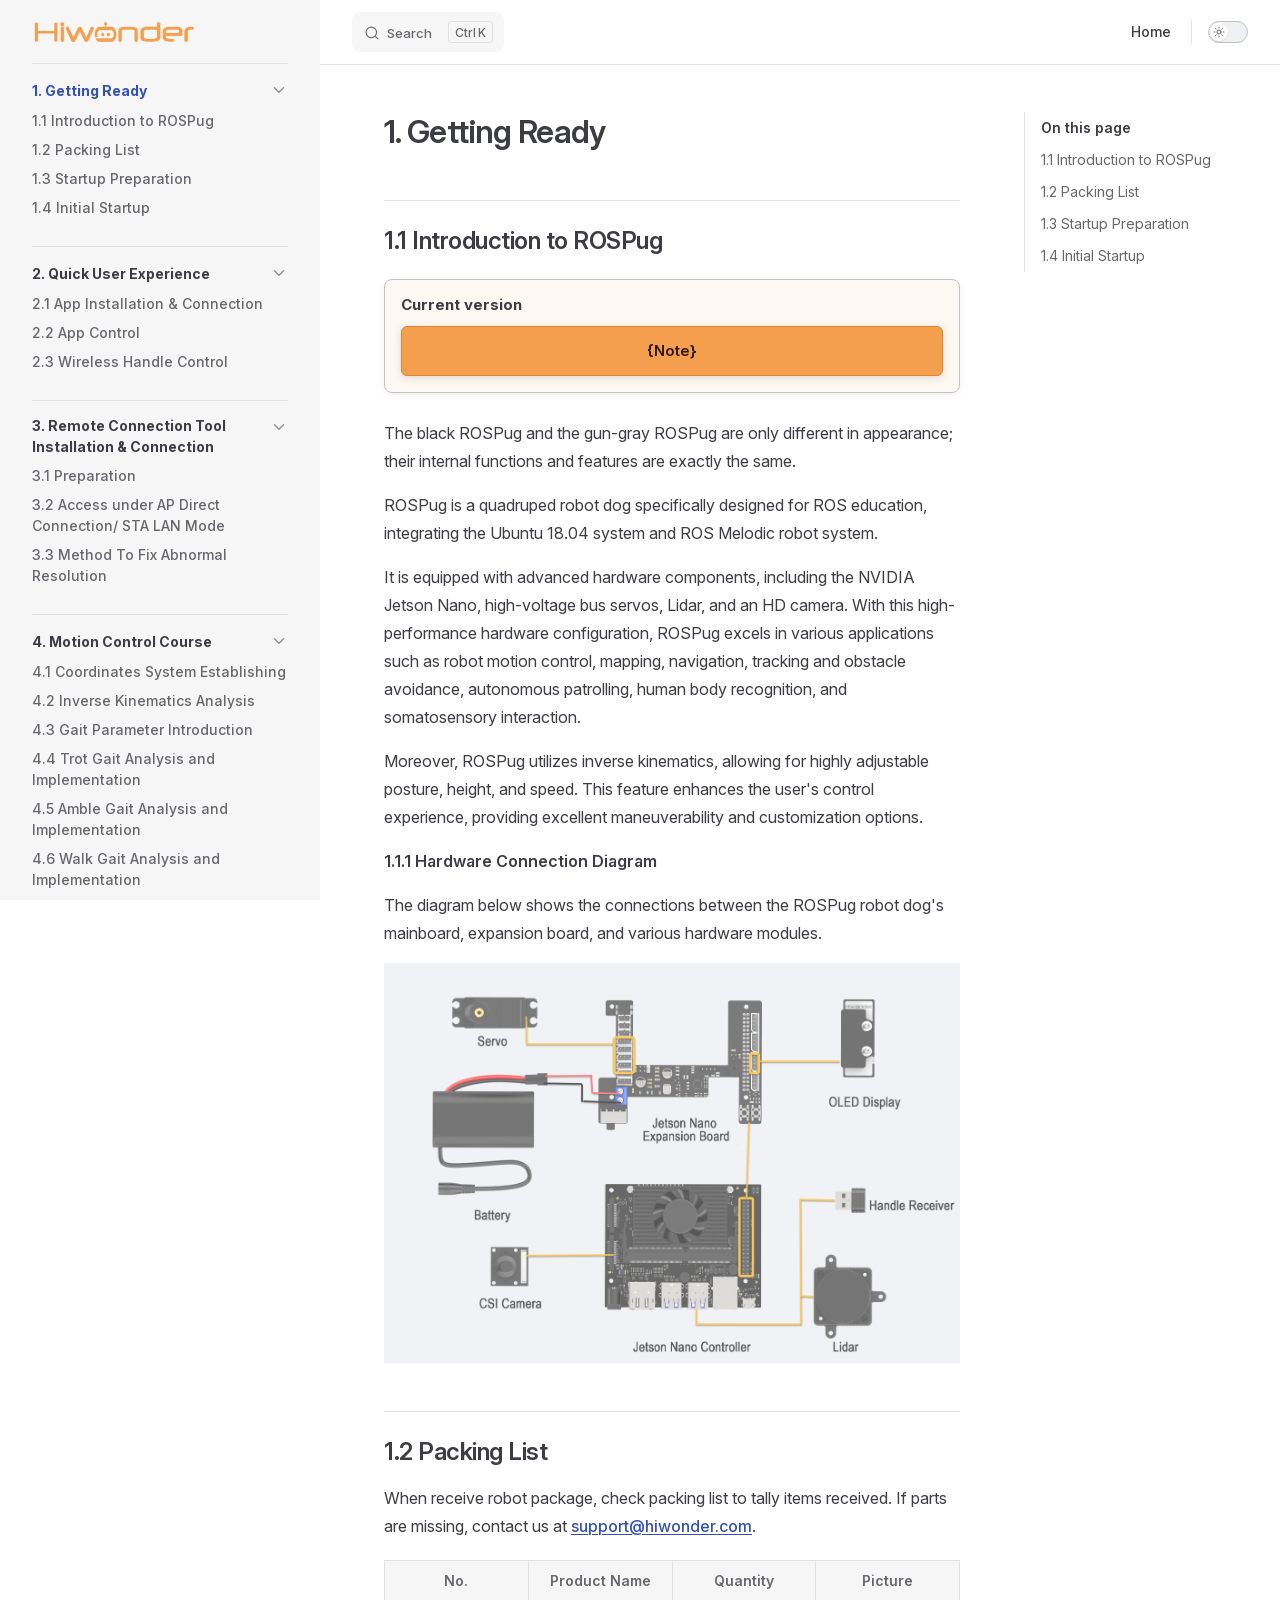
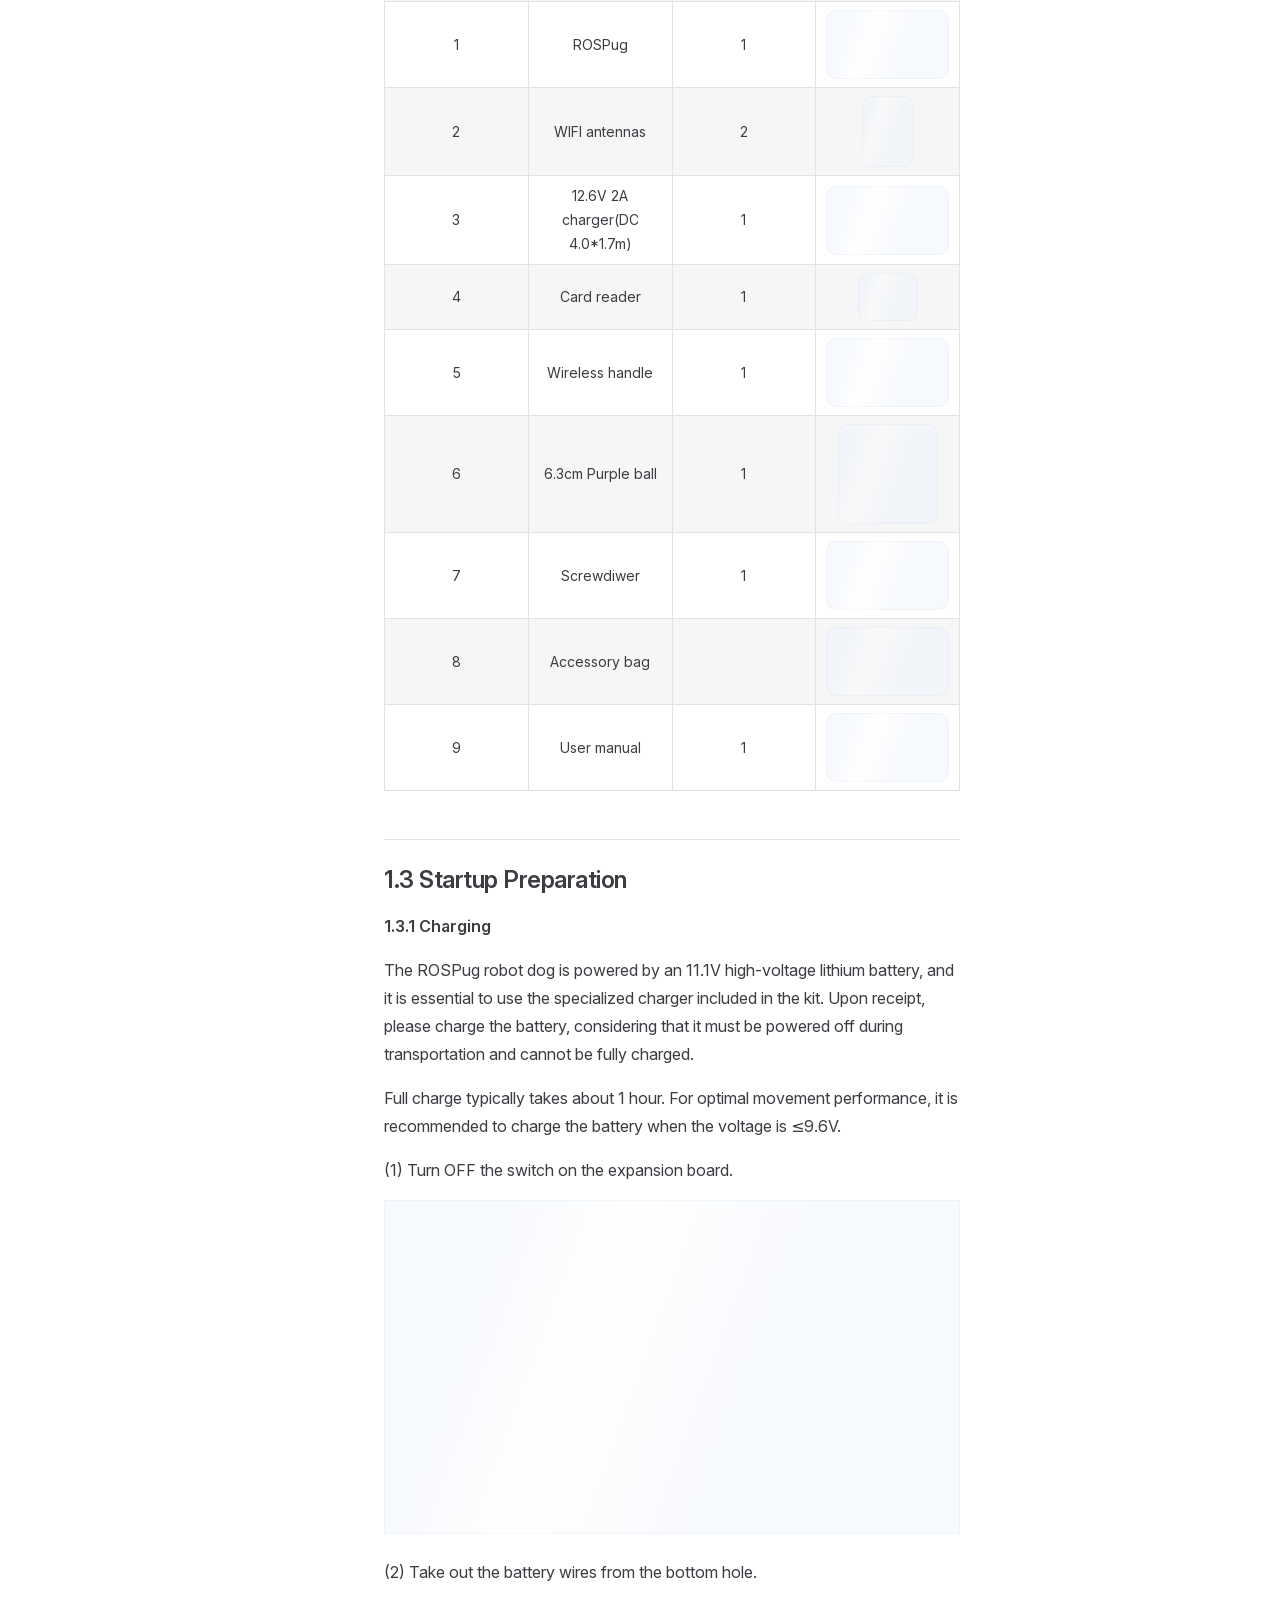
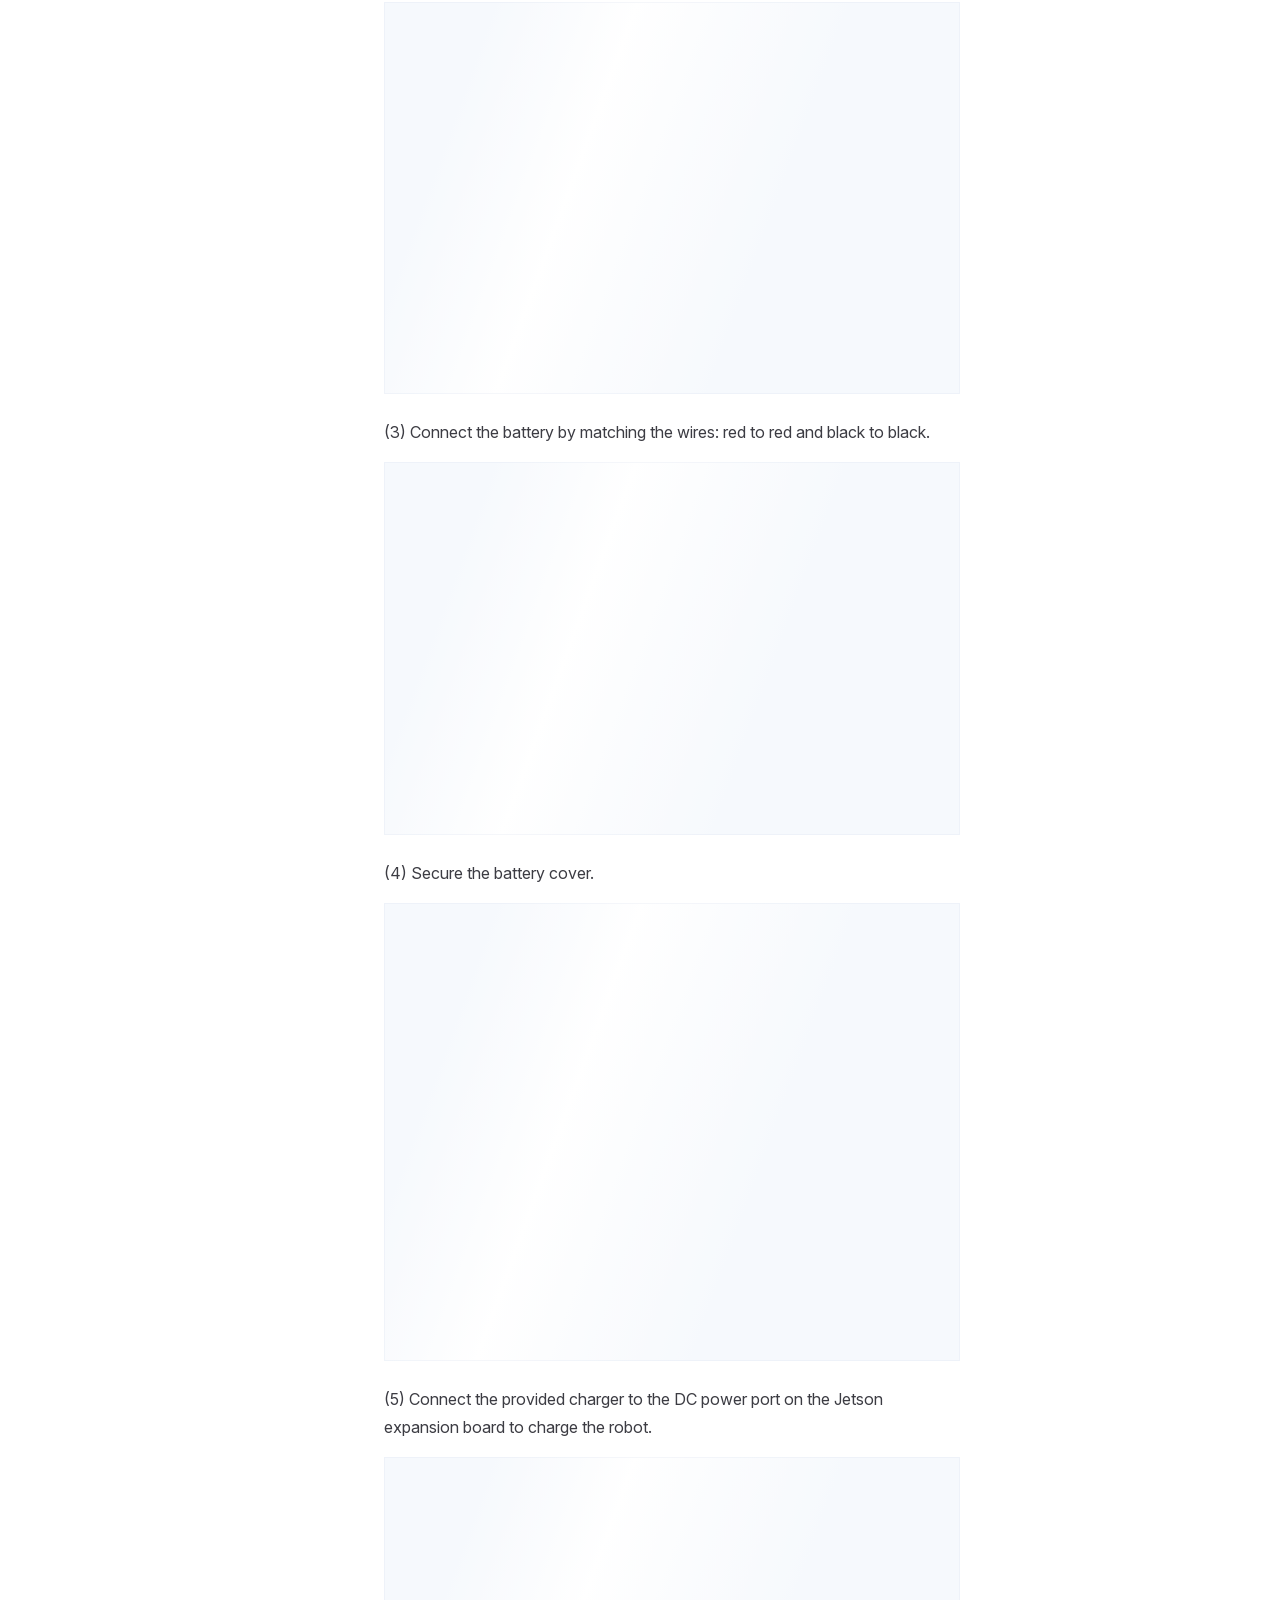
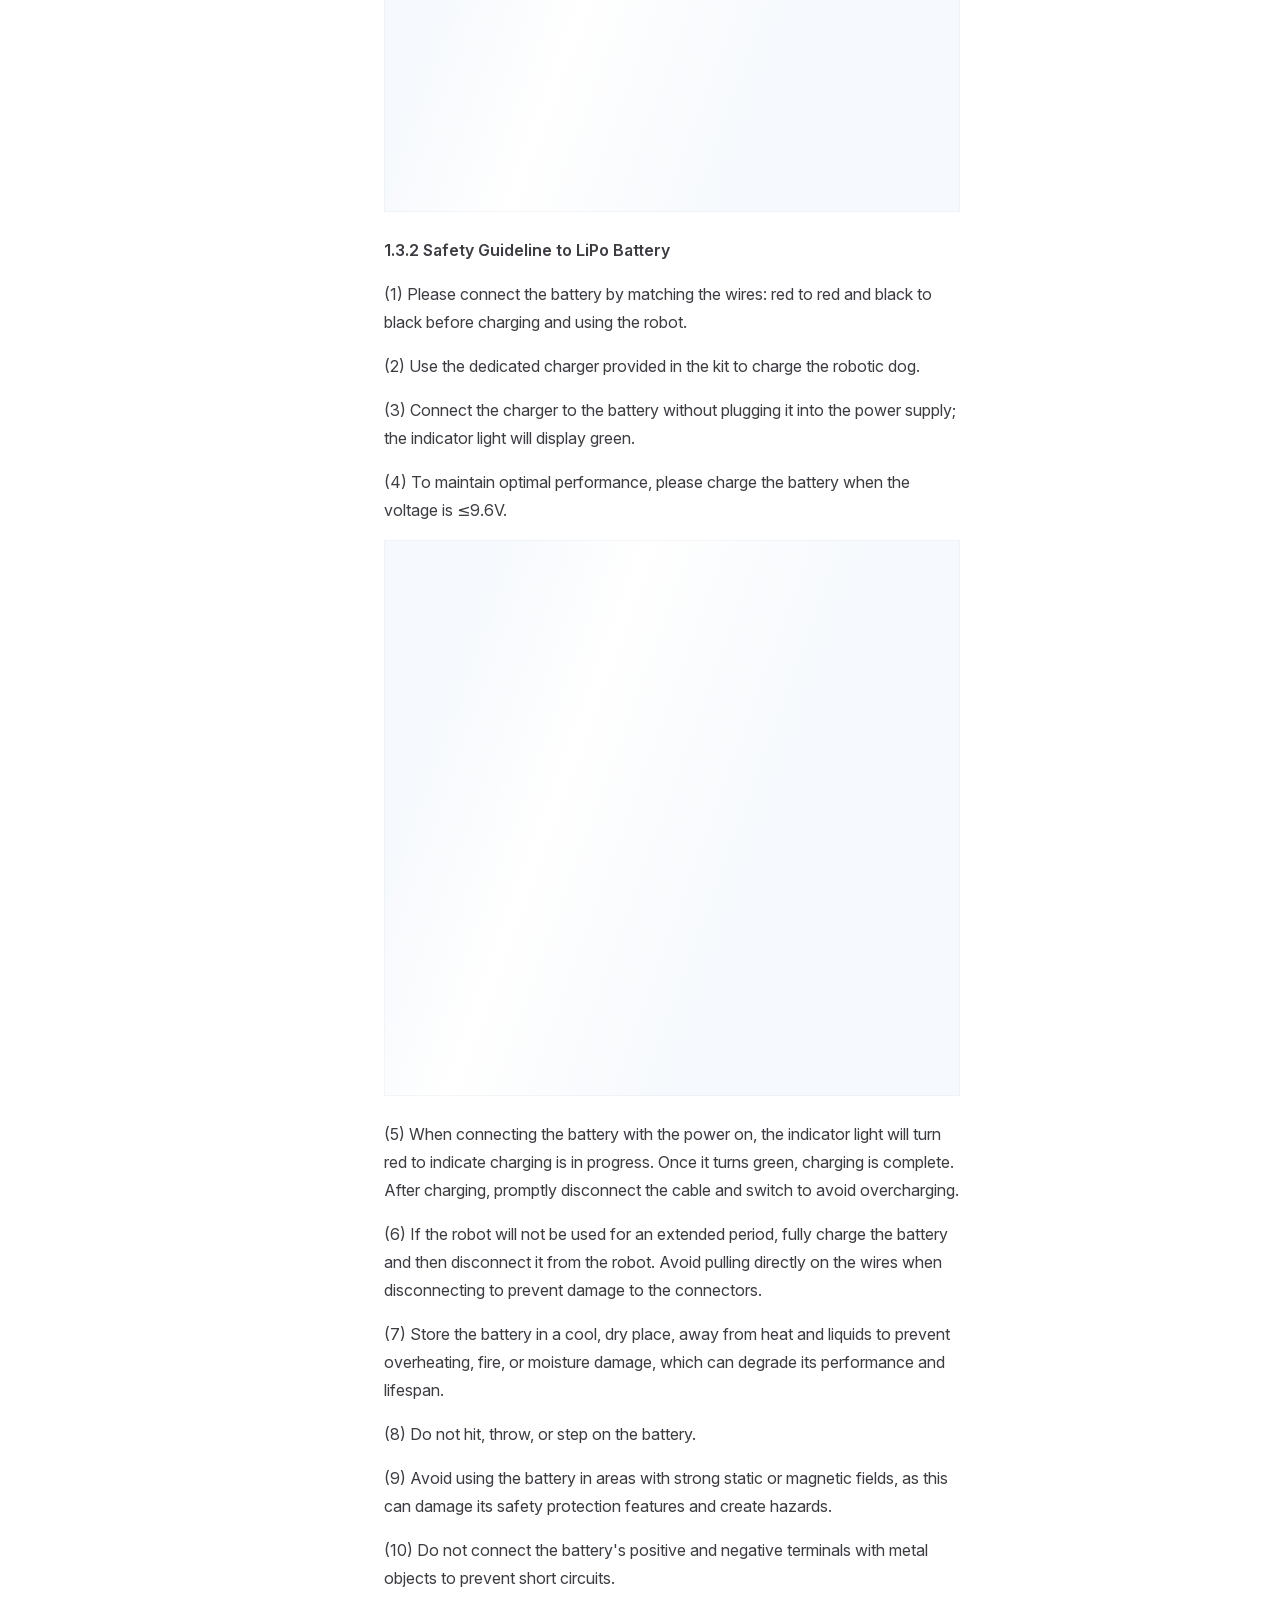
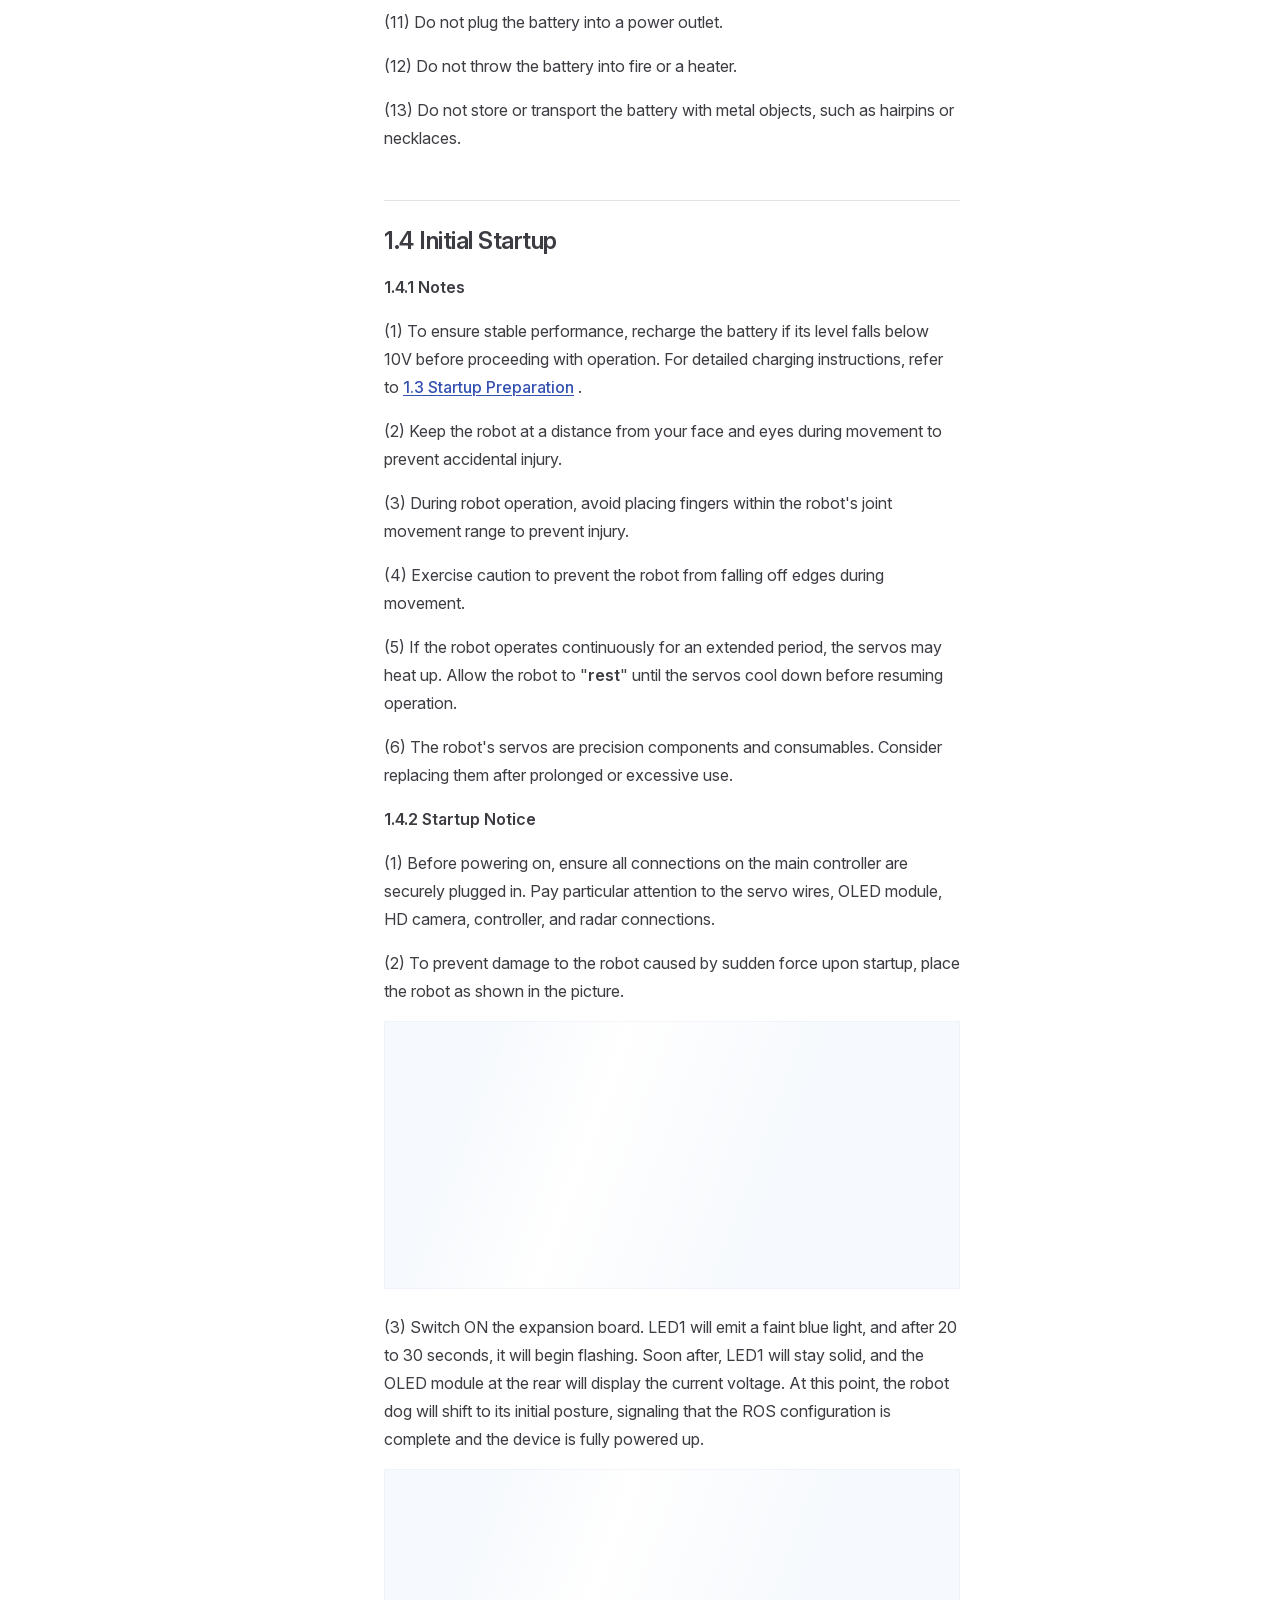
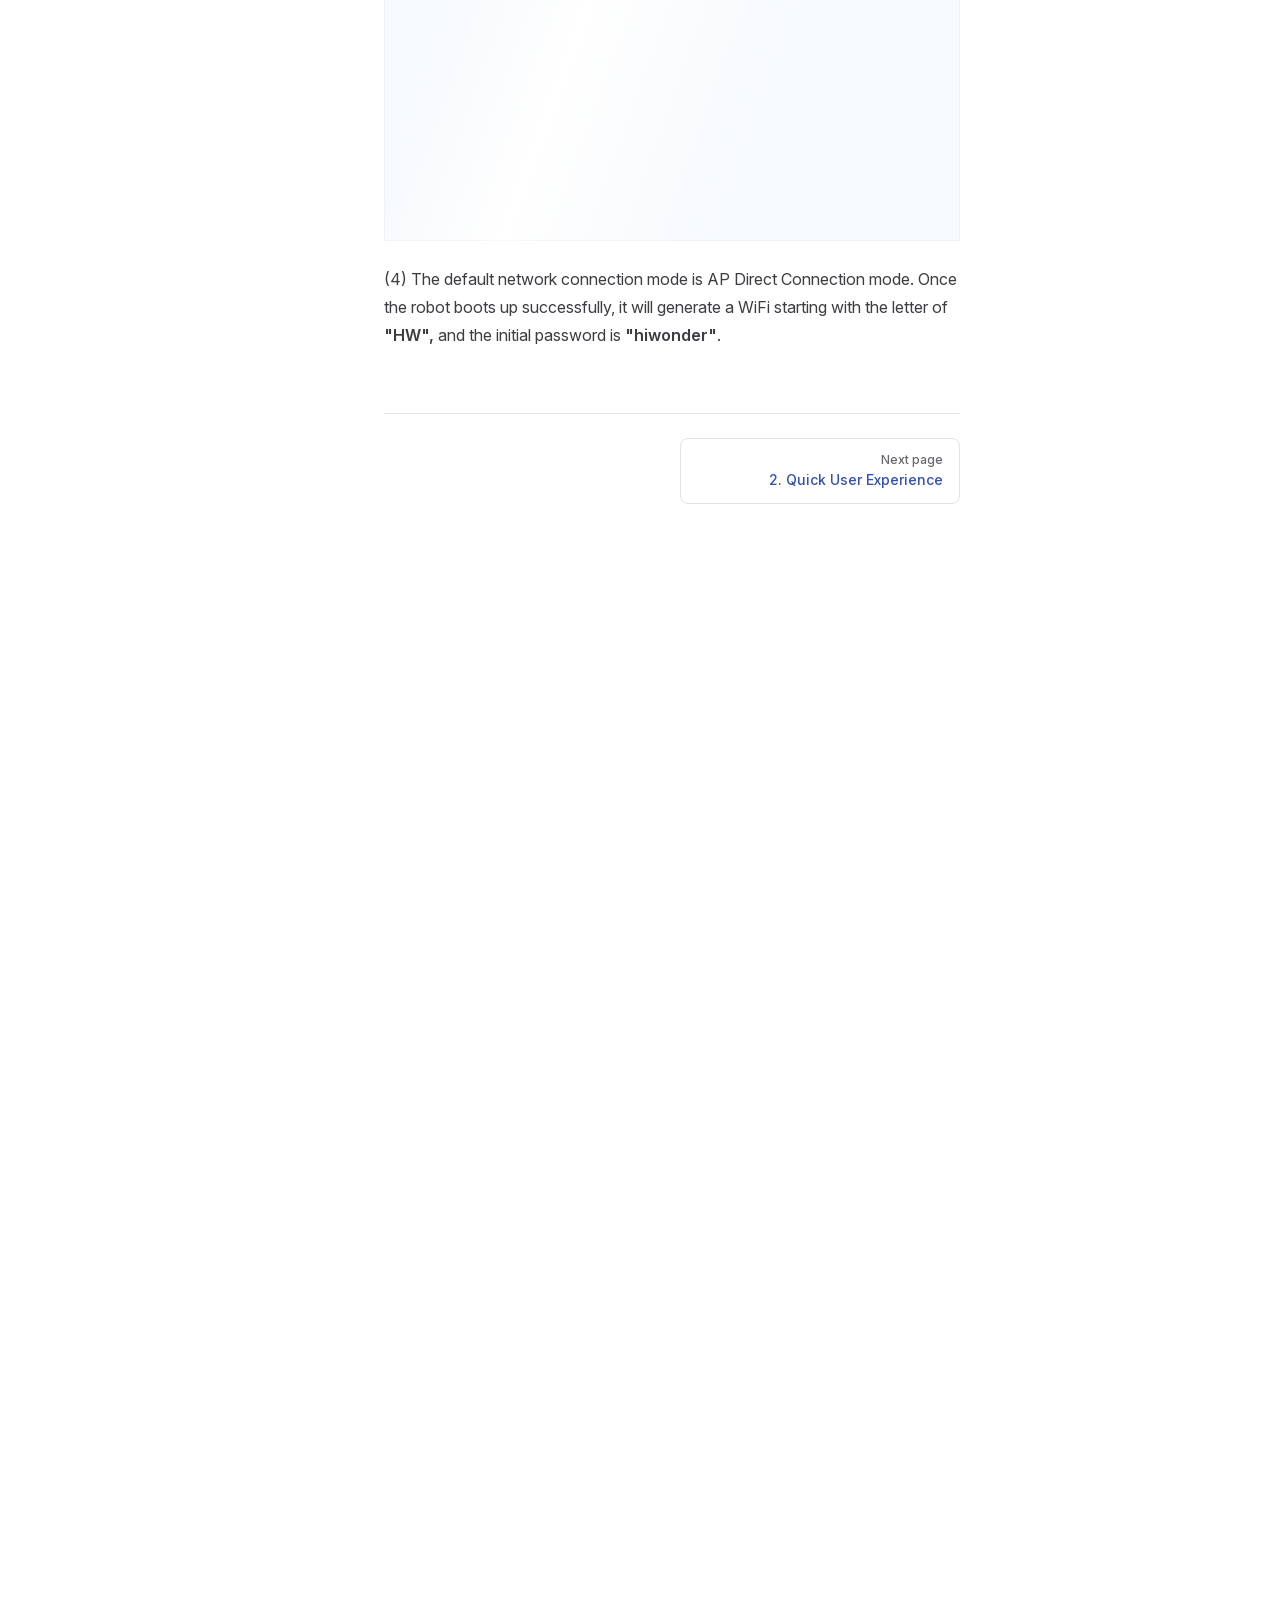
==== projects/ROSPug/en/latest/index.html @ e155941d "内容搭建" ====
<!DOCTYPE html>
<html lang="en-US" dir="ltr">
  <head>
    <meta charset="utf-8">
    <meta name="viewport" content="width=device-width,initial-scale=1">
    <title>ROSPug Documentation</title>
    <meta name="description" content="ROSPug robot documentation">
    <meta name="generator" content="VitePress v1.6.4">
    <link rel="preload stylesheet" href="/projects/ROSPug/en/latest/assets/style.uKznxI3w.css" as="style">
    <link rel="preload stylesheet" href="/projects/ROSPug/en/latest/vp-icons.css" as="style">
    
    <script type="module" src="/projects/ROSPug/en/latest/assets/app.BOBuytZs.js"></script>
    <link rel="preload" href="/projects/ROSPug/en/latest/assets/inter-roman-latin.Di8DUHzh.woff2" as="font" type="font/woff2" crossorigin="">
    <link rel="modulepreload" href="/projects/ROSPug/en/latest/assets/chunks/theme.CA6kZMb6.js">
    <link rel="modulepreload" href="/projects/ROSPug/en/latest/assets/chunks/framework.e_ysbW9u.js">
    <link rel="modulepreload" href="/projects/ROSPug/en/latest/assets/index.md.CxoIBcHb.lean.js">
    <link rel="icon" href="/projects/ROSPug/en/latest/favicon.ico">
    <script id="check-dark-mode">(()=>{const e=localStorage.getItem("vitepress-theme-appearance")||"auto",a=window.matchMedia("(prefers-color-scheme: dark)").matches;(!e||e==="auto"?a:e==="dark")&&document.documentElement.classList.add("dark")})();</script>
    <script id="check-mac-os">document.documentElement.classList.toggle("mac",/Mac|iPhone|iPod|iPad/i.test(navigator.platform));</script>
  </head>
  <body>
    <div id="app"><!--[--><div class="page-redirect" style="text-align:center;padding:100px 20px;"><p>Redirecting to content page...</p><p><a href="/projects/ROSPug/en/latest/docs/1.Getting_ready.html" target="_self">If you are not redirected automatically, click here</a></p></div><!--[--><!----><!--]--><!----><!--]--></div>
    <script>window.__VP_HASH_MAP__=JSON.parse("{\"docs_1.getting_ready.md\":\"CGCmPVr4\",\"docs_10.ros_deep_learning_course.md\":\"BB0joIFd\",\"docs_2.quick_user_exprience.md\":\"oWra3JER\",\"docs_3.remote_connection_tool_installation_connection.md\":\"BfB7zIVC\",\"docs_4.motion_control_course.md\":\"BodbBdz5\",\"docs_5.action_editing_course.md\":\"dKusFGFD\",\"docs_6.simulation_course.md\":\"YSjFviQb\",\"docs_7.ros_opencv_vision_projects.md\":\"BxwezYyE\",\"docs_8.lidar_course.md\":\"DLef6ToL\",\"docs_9.slam_mapping_autonomous_navigation_course.md\":\"DyoXziK5\",\"docs_appendix.md\":\"BO8wof5S\",\"docs_index.md\":\"eUHsrDk5\",\"index.md\":\"CxoIBcHb\"}");window.__VP_SITE_DATA__=JSON.parse("{\"lang\":\"en-US\",\"dir\":\"ltr\",\"title\":\"ROSPug Documentation\",\"description\":\"ROSPug robot documentation\",\"base\":\"/projects/ROSPug/en/latest/\",\"head\":[],\"router\":{\"prefetchLinks\":true},\"appearance\":true,\"themeConfig\":{\"siteTitle\":false,\"logo\":\"/e-logo.png\",\"outline\":[2,3],\"search\":{\"provider\":\"local\",\"options\":{\"translations\":{\"button\":{\"buttonText\":\"Search\",\"buttonAriaLabel\":\"Search\"},\"modal\":{\"searchBox\":{\"resetButtonTitle\":\"Clear search query\",\"resetButtonAriaLabel\":\"Clear search query\",\"cancelButtonText\":\"Cancel\",\"cancelButtonAriaLabel\":\"Cancel\"},\"startScreen\":{\"recentSearchTitle\":\"Recent Searches\",\"noRecentSearchText\":\"No recent searches\",\"suggestedQueryTitle\":\"Suggested Queries\"},\"noResultsScreen\":{\"noResultsText\":\"No results found for\",\"suggestedQueryText\":\"You can try searching for\",\"reportMissingResultsText\":\"Have any queries?\",\"reportMissingResultsLinkText\":\"Report here\"},\"footer\":{\"selectText\":\"to select\",\"navigateText\":\"to navigate\",\"closeText\":\"to close\"}}}}},\"nav\":[{\"text\":\"Home\",\"link\":\"https://www.hiwonder.net/\",\"target\":\"_self\"}],\"sidebar\":[{\"text\":\"1. Getting Ready\",\"link\":\"/docs/1.Getting_ready.html\",\"collapsed\":false,\"items\":[{\"text\":\"1.1 Introduction to ROSPug\",\"link\":\"/docs/1.Getting_ready.html#_1-1-introduction-to-rospug\"},{\"text\":\"1.2 Packing List\",\"link\":\"/docs/1.Getting_ready.html#_1-2-packing-list\"},{\"text\":\"1.3 Startup Preparation\",\"link\":\"/docs/1.Getting_ready.html#_1-3-startup-preparation\"},{\"text\":\"1.4 Initial Startup\",\"link\":\"/docs/1.Getting_ready.html#_1-4-initial-startup\"}]},{\"text\":\"2. Quick User Experience\",\"link\":\"/docs/2.Quick_User_Exprience.html\",\"collapsed\":false,\"items\":[{\"text\":\"2.1 App Installation & Connection\",\"link\":\"/docs/2.Quick_User_Exprience.html#_2-1-app-installation-connection\"},{\"text\":\"2.2 App Control\",\"link\":\"/docs/2.Quick_User_Exprience.html#_2-2-app-control\"},{\"text\":\"2.3 Wireless Handle Control\",\"link\":\"/docs/2.Quick_User_Exprience.html#_2-3-wireless-handle-control\"}]},{\"text\":\"3. Remote Connection Tool Installation & Connection\",\"link\":\"/docs/3.Remote_Connection_Tool_Installation_Connection.html\",\"collapsed\":false,\"items\":[{\"text\":\"3.1 Preparation\",\"link\":\"/docs/3.Remote_Connection_Tool_Installation_Connection.html#_3-1-preparation\"},{\"text\":\"3.2 Access under AP Direct Connection/ STA LAN Mode\",\"link\":\"/docs/3.Remote_Connection_Tool_Installation_Connection.html#_3-2-access-under-ap-direct-connection-sta-lan-mode\"},{\"text\":\"3.3 Method To Fix Abnormal Resolution\",\"link\":\"/docs/3.Remote_Connection_Tool_Installation_Connection.html#_3-3-method-to-fix-abnormal-resolution\"}]},{\"text\":\"4. Motion Control Course\",\"link\":\"/docs/4.Motion_Control_Course.html\",\"collapsed\":false,\"items\":[{\"text\":\"4.1 Coordinates System Establishing\",\"link\":\"/docs/4.Motion_Control_Course.html#_4-1-coordinates-system-establishing\"},{\"text\":\"4.2 Inverse Kinematics Analysis\",\"link\":\"/docs/4.Motion_Control_Course.html#_4-2-inverse-kinematics-analysis\"},{\"text\":\"4.3 Gait Parameter Introduction\",\"link\":\"/docs/4.Motion_Control_Course.html#_4-3-gait-parameter-introduction\"},{\"text\":\"4.4 Trot Gait Analysis and Implementation\",\"link\":\"/docs/4.Motion_Control_Course.html#_4-4-trot-gait-analysis-and-implementation\"},{\"text\":\"4.5 Amble Gait Analysis and Implementation\",\"link\":\"/docs/4.Motion_Control_Course.html#_4-5-amble-gait-analysis-and-implementation\"},{\"text\":\"4.6 Walk Gait Analysis and Implementation\",\"link\":\"/docs/4.Motion_Control_Course.html#_4-6-walk-gait-analysis-and-implementation\"},{\"text\":\"4.7 Stepping in Place under Trot Gait\",\"link\":\"/docs/4.Motion_Control_Course.html#_4-7-stepping-in-place-under-trot-gait\"},{\"text\":\"4.8 Turning under Trot Gait\",\"link\":\"/docs/4.Motion_Control_Course.html#_4-8-turning-under-trot-gait\"},{\"text\":\"4.9 Explanation of Pose (Static) Parameters\",\"link\":\"/docs/4.Motion_Control_Course.html#_4-9-explanation-of-pose-static-parameters\"},{\"text\":\"4.10 Robot Horizontal Movement\",\"link\":\"/docs/4.Motion_Control_Course.html#_4-10-robot-horizontal-movement\"},{\"text\":\"4.11 Omnidirectional Movement\",\"link\":\"/docs/4.Motion_Control_Course.html#_4-11-omnidirectional-movement\"},{\"text\":\"4.12 Speed Adjustment\",\"link\":\"/docs/4.Motion_Control_Course.html#_4-12-speed-adjustment\"},{\"text\":\"4.13 Height Adjustment\",\"link\":\"/docs/4.Motion_Control_Course.html#_4-13-height-adjustment\"},{\"text\":\"4.14 Center of Gravity Adjustment\",\"link\":\"/docs/4.Motion_Control_Course.html#_4-14-center-of-gravity-adjustment\"},{\"text\":\"4.15 Twisting\",\"link\":\"/docs/4.Motion_Control_Course.html#_4-15-twisting\"},{\"text\":\"4.16 IMU Calibration\",\"link\":\"/docs/4.Motion_Control_Course.html#_4-16-imu-calibration\"},{\"text\":\"4.17 ROS Robot Pose Detection\",\"link\":\"/docs/4.Motion_Control_Course.html#_4-17-ros-robot-pose-detection\"},{\"text\":\"4.18 ROS Robot Pose Self-Balancing\",\"link\":\"/docs/4.Motion_Control_Course.html#_4-18-ros-robot-pose-self-balancing\"},{\"text\":\"4.19 Wireless Handle Control\",\"link\":\"/docs/4.Motion_Control_Course.html#_4-19-wireless-handle-control\"}]},{\"text\":\"5. Action Editing Course\",\"link\":\"/docs/5.Action_Editing_Course.html\",\"collapsed\":false,\"items\":[{\"text\":\"5.1 Introduction to PC Software\",\"link\":\"/docs/5.Action_Editing_Course.html#_5-1-introduction-to-pc-software\"},{\"text\":\"5.2 Action Editing\",\"link\":\"/docs/5.Action_Editing_Course.html#_5-2-action-editing\"},{\"text\":\"5.3 Import And Export Action\",\"link\":\"/docs/5.Action_Editing_Course.html#_5-3-import-and-export-action\"},{\"text\":\"5.4 APP Custom Control\",\"link\":\"/docs/5.Action_Editing_Course.html#_5-4-app-custom-control\"}]},{\"text\":\"6. Simulation Course\",\"link\":\"/docs/6.Simulation_Course.html\",\"collapsed\":false,\"items\":[{\"text\":\"6.1 URDF Model Introduction\",\"link\":\"/docs/6.Simulation_Course.html#_6-1-urdf-model-introduction\"},{\"text\":\"6.2 ROSPug URDF Model Introduction\",\"link\":\"/docs/6.Simulation_Course.html#_6-2-rospug-urdf-model-introduction\"},{\"text\":\"6.3 Gazebo Introduction\",\"link\":\"/docs/6.Simulation_Course.html#_6-3-gazebo-introduction\"},{\"text\":\"6.4 Gazebo Simulation & Motion Planning\",\"link\":\"/docs/6.Simulation_Course.html#_6-4-gazebo-simulation-motion-planning\"}]},{\"text\":\"7. ROS+OpenCV Vision Projects\",\"link\":\"/docs/7.ROS+OpenCV_Vision_Projects.html\",\"collapsed\":false,\"items\":[{\"text\":\"7.1 Color Threshold Adjustment\",\"link\":\"/docs/7.ROS+OpenCV_Vision_Projects.html#_7-1-color-threshold-adjustment\"},{\"text\":\"7.2 Color Recognition\",\"link\":\"/docs/7.ROS+OpenCV_Vision_Projects.html#_7-2-color-recognition\"},{\"text\":\"7.3 Color Localization & Tracking\",\"link\":\"/docs/7.ROS+OpenCV_Vision_Projects.html#_7-3-color-localization-tracking\"},{\"text\":\"7.4 KCF Target Tracking\",\"link\":\"/docs/7.ROS+OpenCV_Vision_Projects.html#_7-4-kcf-target-tracking\"},{\"text\":\"7.5 Autonomous Line Following\",\"link\":\"/docs/7.ROS+OpenCV_Vision_Projects.html#_7-5-autonomous-line-following\"},{\"text\":\"7.6 Autonomous Ball Shooting\",\"link\":\"/docs/7.ROS+OpenCV_Vision_Projects.html#_7-6-autonomous-ball-shooting\"}]},{\"text\":\"8. Lidar Course\",\"link\":\"/docs/8.Lidar_Course.html\",\"collapsed\":false,\"items\":[{\"text\":\"8.1 Lidar Introduction\",\"link\":\"/docs/8.Lidar_Course.html#_8-1-lidar-introduction\"},{\"text\":\"8.2 Lidar Ranging Principle\",\"link\":\"/docs/8.Lidar_Course.html#_8-2-lidar-ranging-principle\"},{\"text\":\"8.3 Lidar Obstacle Avoidance\",\"link\":\"/docs/8.Lidar_Course.html#_8-3-lidar-obstacle-avoidance\"},{\"text\":\"8.4 Lidar Following\",\"link\":\"/docs/8.Lidar_Course.html#_8-4-lidar-following\"},{\"text\":\"8.5 Lidar Guarding\",\"link\":\"/docs/8.Lidar_Course.html#_8-5-lidar-guarding\"},{\"text\":\"8.6 Introduction to Odometry and Implementing Odometry with Lidar\",\"link\":\"/docs/8.Lidar_Course.html#_8-6-introduction-to-odometry-and-implementing-odometry-with-lidar\"}]},{\"text\":\"9. SLAM Mapping & Autonomous Navigation Course\",\"link\":\"/docs/9.SLAM_Mapping&Autonomous_Navigation_Course.html\",\"collapsed\":false,\"items\":[{\"text\":\"9.1 SLAM Mapping Working Principle\",\"link\":\"/docs/9.SLAM_Mapping&Autonomous_Navigation_Course.html#_9-1-slam-mapping-working-principle\"},{\"text\":\"9.2 Gmapping Mapping\",\"link\":\"/docs/9.SLAM_Mapping&Autonomous_Navigation_Course.html#_9-2-gmapping-mapping\"},{\"text\":\"9.3 AMCL Adaptive Monte Carlo Positioning\",\"link\":\"/docs/9.SLAM_Mapping&Autonomous_Navigation_Course.html#_9-3-amcl-adaptive-monte-carlo-positioning\"},{\"text\":\"9.4 ROS Robot Autonomous Navigation\",\"link\":\"/docs/9.SLAM_Mapping&Autonomous_Navigation_Course.html#_9-4-ros-robot-autonomous-navigation\"},{\"text\":\"9.5 TEB & DWA Path Planning\",\"link\":\"/docs/9.SLAM_Mapping&Autonomous_Navigation_Course.html#_9-5-teb-dwa-path-planning\"},{\"text\":\"9.6 Lidar Multi-Point Navigation & Obstacle Avoidance\",\"link\":\"/docs/9.SLAM_Mapping&Autonomous_Navigation_Course.html#_9-6-lidar-multi-point-navigation-obstacle-avoidance\"},{\"text\":\"9.7 App Mapping & Navigation\",\"link\":\"/docs/9.SLAM_Mapping&Autonomous_Navigation_Course.html#_9-7-app-mapping-navigation\"}]},{\"text\":\"10. ROS + Deep Learning Course\",\"link\":\"/docs/10.ROS+Deep_Learning_Course.html\",\"collapsed\":false,\"items\":[{\"text\":\"10.1 Introduction to Machine Learning\",\"link\":\"/docs/10.ROS+Deep_Learning_Course.html#_10-1-introduction-to-machine-learning\"},{\"text\":\"10.2 MediaPipe Recognition & Detection\",\"link\":\"/docs/10.ROS+Deep_Learning_Course.html#_10-2-mediapipe-recognition-detection\"},{\"text\":\"10.3 Fingertip & Pose Control\",\"link\":\"/docs/10.ROS+Deep_Learning_Course.html#_10-3-fingertip-pose-control\"},{\"text\":\"10.4 Introduction to Yolov5 Model Structure and Working Procedure\",\"link\":\"/docs/10.ROS+Deep_Learning_Course.html#_10-4-introduction-to-yolov5-model-structure-and-working-procedure\"},{\"text\":\"10.5 Yolov5 Model Training\",\"link\":\"/docs/10.ROS+Deep_Learning_Course.html#_10-5-yolov5-model-training\"},{\"text\":\"10.6 GPU and TensorRT Acceleration\",\"link\":\"/docs/10.ROS+Deep_Learning_Course.html#_10-6-gpu-and-tensorrt-acceleration\"},{\"text\":\"10.7 Target Detection Using TensorRT\",\"link\":\"/docs/10.ROS+Deep_Learning_Course.html#_10-7-target-detection-using-tensorrt\"}]},{\"text\":\"Appendix\",\"link\":\"/docs/Appendix.html\",\"collapsed\":false,\"items\":[]}]},\"locales\":{},\"scrollOffset\":134,\"cleanUrls\":false}");</script>
    
  </body>
</html>
---- projects/ROSPug/en/latest/assets/style.uKznxI3w.css ----
@font-face{font-family:Inter;font-style:normal;font-weight:100 900;font-display:swap;src:url(/projects/ROSPug/en/latest/assets/inter-roman-cyrillic-ext.BBPuwvHQ.woff2) format("woff2");unicode-range:U+0460-052F,U+1C80-1C88,U+20B4,U+2DE0-2DFF,U+A640-A69F,U+FE2E-FE2F}@font-face{font-family:Inter;font-style:normal;font-weight:100 900;font-display:swap;src:url(/projects/ROSPug/en/latest/assets/inter-roman-cyrillic.C5lxZ8CY.woff2) format("woff2");unicode-range:U+0301,U+0400-045F,U+0490-0491,U+04B0-04B1,U+2116}@font-face{font-family:Inter;font-style:normal;font-weight:100 900;font-display:swap;src:url(/projects/ROSPug/en/latest/assets/inter-roman-greek-ext.CqjqNYQ-.woff2) format("woff2");unicode-range:U+1F00-1FFF}@font-face{font-family:Inter;font-style:normal;font-weight:100 900;font-display:swap;src:url(/projects/ROSPug/en/latest/assets/inter-roman-greek.BBVDIX6e.woff2) format("woff2");unicode-range:U+0370-0377,U+037A-037F,U+0384-038A,U+038C,U+038E-03A1,U+03A3-03FF}@font-face{font-family:Inter;font-style:normal;font-weight:100 900;font-display:swap;src:url(/projects/ROSPug/en/latest/assets/inter-roman-vietnamese.BjW4sHH5.woff2) format("woff2");unicode-range:U+0102-0103,U+0110-0111,U+0128-0129,U+0168-0169,U+01A0-01A1,U+01AF-01B0,U+0300-0301,U+0303-0304,U+0308-0309,U+0323,U+0329,U+1EA0-1EF9,U+20AB}@font-face{font-family:Inter;font-style:normal;font-weight:100 900;font-display:swap;src:url(/projects/ROSPug/en/latest/assets/inter-roman-latin-ext.4ZJIpNVo.woff2) format("woff2");unicode-range:U+0100-02AF,U+0304,U+0308,U+0329,U+1E00-1E9F,U+1EF2-1EFF,U+2020,U+20A0-20AB,U+20AD-20C0,U+2113,U+2C60-2C7F,U+A720-A7FF}@font-face{font-family:Inter;font-style:normal;font-weight:100 900;font-display:swap;src:url(/projects/ROSPug/en/latest/assets/inter-roman-latin.Di8DUHzh.woff2) format("woff2");unicode-range:U+0000-00FF,U+0131,U+0152-0153,U+02BB-02BC,U+02C6,U+02DA,U+02DC,U+0304,U+0308,U+0329,U+2000-206F,U+2074,U+20AC,U+2122,U+2191,U+2193,U+2212,U+2215,U+FEFF,U+FFFD}@font-face{font-family:Inter;font-style:italic;font-weight:100 900;font-display:swap;src:url(/projects/ROSPug/en/latest/assets/inter-italic-cyrillic-ext.r48I6akx.woff2) format("woff2");unicode-range:U+0460-052F,U+1C80-1C88,U+20B4,U+2DE0-2DFF,U+A640-A69F,U+FE2E-FE2F}@font-face{font-family:Inter;font-style:italic;font-weight:100 900;font-display:swap;src:url(/projects/ROSPug/en/latest/assets/inter-italic-cyrillic.By2_1cv3.woff2) format("woff2");unicode-range:U+0301,U+0400-045F,U+0490-0491,U+04B0-04B1,U+2116}@font-face{font-family:Inter;font-style:italic;font-weight:100 900;font-display:swap;src:url(/projects/ROSPug/en/latest/assets/inter-italic-greek-ext.1u6EdAuj.woff2) format("woff2");unicode-range:U+1F00-1FFF}@font-face{font-family:Inter;font-style:italic;font-weight:100 900;font-display:swap;src:url(/projects/ROSPug/en/latest/assets/inter-italic-greek.DJ8dCoTZ.woff2) format("woff2");unicode-range:U+0370-0377,U+037A-037F,U+0384-038A,U+038C,U+038E-03A1,U+03A3-03FF}@font-face{font-family:Inter;font-style:italic;font-weight:100 900;font-display:swap;src:url(/projects/ROSPug/en/latest/assets/inter-italic-vietnamese.BSbpV94h.woff2) format("woff2");unicode-range:U+0102-0103,U+0110-0111,U+0128-0129,U+0168-0169,U+01A0-01A1,U+01AF-01B0,U+0300-0301,U+0303-0304,U+0308-0309,U+0323,U+0329,U+1EA0-1EF9,U+20AB}@font-face{font-family:Inter;font-style:italic;font-weight:100 900;font-display:swap;src:url(/projects/ROSPug/en/latest/assets/inter-italic-latin-ext.CN1xVJS-.woff2) format("woff2");unicode-range:U+0100-02AF,U+0304,U+0308,U+0329,U+1E00-1E9F,U+1EF2-1EFF,U+2020,U+20A0-20AB,U+20AD-20C0,U+2113,U+2C60-2C7F,U+A720-A7FF}@font-face{font-family:Inter;font-style:italic;font-weight:100 900;font-display:swap;src:url(/projects/ROSPug/en/latest/assets/inter-italic-latin.C2AdPX0b.woff2) format("woff2");unicode-range:U+0000-00FF,U+0131,U+0152-0153,U+02BB-02BC,U+02C6,U+02DA,U+02DC,U+0304,U+0308,U+0329,U+2000-206F,U+2074,U+20AC,U+2122,U+2191,U+2193,U+2212,U+2215,U+FEFF,U+FFFD}@font-face{font-family:Punctuation SC;font-weight:400;src:local("PingFang SC Regular"),local("Noto Sans CJK SC"),local("Microsoft YaHei");unicode-range:U+201C,U+201D,U+2018,U+2019,U+2E3A,U+2014,U+2013,U+2026,U+00B7,U+007E,U+002F}@font-face{font-family:Punctuation SC;font-weight:500;src:local("PingFang SC Medium"),local("Noto Sans CJK SC"),local("Microsoft YaHei");unicode-range:U+201C,U+201D,U+2018,U+2019,U+2E3A,U+2014,U+2013,U+2026,U+00B7,U+007E,U+002F}@font-face{font-family:Punctuation SC;font-weight:600;src:local("PingFang SC Semibold"),local("Noto Sans CJK SC Bold"),local("Microsoft YaHei Bold");unicode-range:U+201C,U+201D,U+2018,U+2019,U+2E3A,U+2014,U+2013,U+2026,U+00B7,U+007E,U+002F}@font-face{font-family:Punctuation SC;font-weight:700;src:local("PingFang SC Semibold"),local("Noto Sans CJK SC Bold"),local("Microsoft YaHei Bold");unicode-range:U+201C,U+201D,U+2018,U+2019,U+2E3A,U+2014,U+2013,U+2026,U+00B7,U+007E,U+002F}:root{--vp-c-white: #ffffff;--vp-c-black: #000000;--vp-c-neutral: var(--vp-c-black);--vp-c-neutral-inverse: var(--vp-c-white)}.dark{--vp-c-neutral: var(--vp-c-white);--vp-c-neutral-inverse: var(--vp-c-black)}:root{--vp-c-gray-1: #dddde3;--vp-c-gray-2: #e4e4e9;--vp-c-gray-3: #ebebef;--vp-c-gray-soft: rgba(142, 150, 170, .14);--vp-c-indigo-1: #3451b2;--vp-c-indigo-2: #3a5ccc;--vp-c-indigo-3: #5672cd;--vp-c-indigo-soft: rgba(100, 108, 255, .14);--vp-c-purple-1: #6f42c1;--vp-c-purple-2: #7e4cc9;--vp-c-purple-3: #8e5cd9;--vp-c-purple-soft: rgba(159, 122, 234, .14);--vp-c-green-1: #18794e;--vp-c-green-2: #299764;--vp-c-green-3: #30a46c;--vp-c-green-soft: rgba(16, 185, 129, .14);--vp-c-yellow-1: #915930;--vp-c-yellow-2: #946300;--vp-c-yellow-3: #9f6a00;--vp-c-yellow-soft: rgba(234, 179, 8, .14);--vp-c-red-1: #b8272c;--vp-c-red-2: #d5393e;--vp-c-red-3: #e0575b;--vp-c-red-soft: rgba(244, 63, 94, .14);--vp-c-sponsor: #db2777}.dark{--vp-c-gray-1: #515c67;--vp-c-gray-2: #414853;--vp-c-gray-3: #32363f;--vp-c-gray-soft: rgba(101, 117, 133, .16);--vp-c-indigo-1: #a8b1ff;--vp-c-indigo-2: #5c73e7;--vp-c-indigo-3: #3e63dd;--vp-c-indigo-soft: rgba(100, 108, 255, .16);--vp-c-purple-1: #c8abfa;--vp-c-purple-2: #a879e6;--vp-c-purple-3: #8e5cd9;--vp-c-purple-soft: rgba(159, 122, 234, .16);--vp-c-green-1: #3dd68c;--vp-c-green-2: #30a46c;--vp-c-green-3: #298459;--vp-c-green-soft: rgba(16, 185, 129, .16);--vp-c-yellow-1: #f9b44e;--vp-c-yellow-2: #da8b17;--vp-c-yellow-3: #a46a0a;--vp-c-yellow-soft: rgba(234, 179, 8, .16);--vp-c-red-1: #f66f81;--vp-c-red-2: #f14158;--vp-c-red-3: #b62a3c;--vp-c-red-soft: rgba(244, 63, 94, .16)}:root{--vp-c-bg: #ffffff;--vp-c-bg-alt: #f6f6f7;--vp-c-bg-elv: #ffffff;--vp-c-bg-soft: #f6f6f7}.dark{--vp-c-bg: #1b1b1f;--vp-c-bg-alt: #161618;--vp-c-bg-elv: #202127;--vp-c-bg-soft: #202127}:root{--vp-c-border: #c2c2c4;--vp-c-divider: #e2e2e3;--vp-c-gutter: #e2e2e3}.dark{--vp-c-border: #3c3f44;--vp-c-divider: #2e2e32;--vp-c-gutter: #000000}:root{--vp-c-text-1: #3c3c43;--vp-c-text-2: #67676c;--vp-c-text-3: #929295}.dark{--vp-c-text-1: #dfdfd6;--vp-c-text-2: #98989f;--vp-c-text-3: #6a6a71}:root{--vp-c-default-1: var(--vp-c-gray-1);--vp-c-default-2: var(--vp-c-gray-2);--vp-c-default-3: var(--vp-c-gray-3);--vp-c-default-soft: var(--vp-c-gray-soft);--vp-c-brand-1: var(--vp-c-indigo-1);--vp-c-brand-2: var(--vp-c-indigo-2);--vp-c-brand-3: var(--vp-c-indigo-3);--vp-c-brand-soft: var(--vp-c-indigo-soft);--vp-c-brand: var(--vp-c-brand-1);--vp-c-tip-1: var(--vp-c-brand-1);--vp-c-tip-2: var(--vp-c-brand-2);--vp-c-tip-3: var(--vp-c-brand-3);--vp-c-tip-soft: var(--vp-c-brand-soft);--vp-c-note-1: var(--vp-c-brand-1);--vp-c-note-2: var(--vp-c-brand-2);--vp-c-note-3: var(--vp-c-brand-3);--vp-c-note-soft: var(--vp-c-brand-soft);--vp-c-success-1: var(--vp-c-green-1);--vp-c-success-2: var(--vp-c-green-2);--vp-c-success-3: var(--vp-c-green-3);--vp-c-success-soft: var(--vp-c-green-soft);--vp-c-important-1: var(--vp-c-purple-1);--vp-c-important-2: var(--vp-c-purple-2);--vp-c-important-3: var(--vp-c-purple-3);--vp-c-important-soft: var(--vp-c-purple-soft);--vp-c-warning-1: var(--vp-c-yellow-1);--vp-c-warning-2: var(--vp-c-yellow-2);--vp-c-warning-3: var(--vp-c-yellow-3);--vp-c-warning-soft: var(--vp-c-yellow-soft);--vp-c-danger-1: var(--vp-c-red-1);--vp-c-danger-2: var(--vp-c-red-2);--vp-c-danger-3: var(--vp-c-red-3);--vp-c-danger-soft: var(--vp-c-red-soft);--vp-c-caution-1: var(--vp-c-red-1);--vp-c-caution-2: var(--vp-c-red-2);--vp-c-caution-3: var(--vp-c-red-3);--vp-c-caution-soft: var(--vp-c-red-soft)}:root{--vp-font-family-base: "Inter", ui-sans-serif, system-ui, sans-serif, "Apple Color Emoji", "Segoe UI Emoji", "Segoe UI Symbol", "Noto Color Emoji";--vp-font-family-mono: ui-monospace, "Menlo", "Monaco", "Consolas", "Liberation Mono", "Courier New", monospace;font-optical-sizing:auto}:root:where(:lang(zh)){--vp-font-family-base: "Punctuation SC", "Inter", ui-sans-serif, system-ui, sans-serif, "Apple Color Emoji", "Segoe UI Emoji", "Segoe UI Symbol", "Noto Color Emoji"}:root{--vp-shadow-1: 0 1px 2px rgba(0, 0, 0, .04), 0 1px 2px rgba(0, 0, 0, .06);--vp-shadow-2: 0 3px 12px rgba(0, 0, 0, .07), 0 1px 4px rgba(0, 0, 0, .07);--vp-shadow-3: 0 12px 32px rgba(0, 0, 0, .1), 0 2px 6px rgba(0, 0, 0, .08);--vp-shadow-4: 0 14px 44px rgba(0, 0, 0, .12), 0 3px 9px rgba(0, 0, 0, .12);--vp-shadow-5: 0 18px 56px rgba(0, 0, 0, .16), 0 4px 12px rgba(0, 0, 0, .16)}:root{--vp-z-index-footer: 10;--vp-z-index-local-nav: 20;--vp-z-index-nav: 30;--vp-z-index-layout-top: 40;--vp-z-index-backdrop: 50;--vp-z-index-sidebar: 60}@media (min-width: 960px){:root{--vp-z-index-sidebar: 25}}:root{--vp-layout-max-width: 1440px}:root{--vp-header-anchor-symbol: "#"}:root{--vp-code-line-height: 1.7;--vp-code-font-size: .875em;--vp-code-color: var(--vp-c-brand-1);--vp-code-link-color: var(--vp-c-brand-1);--vp-code-link-hover-color: var(--vp-c-brand-2);--vp-code-bg: var(--vp-c-default-soft);--vp-code-block-color: var(--vp-c-text-2);--vp-code-block-bg: var(--vp-c-bg-alt);--vp-code-block-divider-color: var(--vp-c-gutter);--vp-code-lang-color: var(--vp-c-text-3);--vp-code-line-highlight-color: var(--vp-c-default-soft);--vp-code-line-number-color: var(--vp-c-text-3);--vp-code-line-diff-add-color: var(--vp-c-success-soft);--vp-code-line-diff-add-symbol-color: var(--vp-c-success-1);--vp-code-line-diff-remove-color: var(--vp-c-danger-soft);--vp-code-line-diff-remove-symbol-color: var(--vp-c-danger-1);--vp-code-line-warning-color: var(--vp-c-warning-soft);--vp-code-line-error-color: var(--vp-c-danger-soft);--vp-code-copy-code-border-color: var(--vp-c-divider);--vp-code-copy-code-bg: var(--vp-c-bg-soft);--vp-code-copy-code-hover-border-color: var(--vp-c-divider);--vp-code-copy-code-hover-bg: var(--vp-c-bg);--vp-code-copy-code-active-text: var(--vp-c-text-2);--vp-code-copy-copied-text-content: "Copied";--vp-code-tab-divider: var(--vp-code-block-divider-color);--vp-code-tab-text-color: var(--vp-c-text-2);--vp-code-tab-bg: var(--vp-code-block-bg);--vp-code-tab-hover-text-color: var(--vp-c-text-1);--vp-code-tab-active-text-color: var(--vp-c-text-1);--vp-code-tab-active-bar-color: var(--vp-c-brand-1)}:lang(es),:lang(pt){--vp-code-copy-copied-text-content: "Copiado"}:lang(fa){--vp-code-copy-copied-text-content: "کپی شد"}:lang(ko){--vp-code-copy-copied-text-content: "복사됨"}:lang(ru){--vp-code-copy-copied-text-content: "Скопировано"}:lang(zh){--vp-code-copy-copied-text-content: "已复制"}:root{--vp-button-brand-border: transparent;--vp-button-brand-text: var(--vp-c-white);--vp-button-brand-bg: var(--vp-c-brand-3);--vp-button-brand-hover-border: transparent;--vp-button-brand-hover-text: var(--vp-c-white);--vp-button-brand-hover-bg: var(--vp-c-brand-2);--vp-button-brand-active-border: transparent;--vp-button-brand-active-text: var(--vp-c-white);--vp-button-brand-active-bg: var(--vp-c-brand-1);--vp-button-alt-border: transparent;--vp-button-alt-text: var(--vp-c-text-1);--vp-button-alt-bg: var(--vp-c-default-3);--vp-button-alt-hover-border: transparent;--vp-button-alt-hover-text: var(--vp-c-text-1);--vp-button-alt-hover-bg: var(--vp-c-default-2);--vp-button-alt-active-border: transparent;--vp-button-alt-active-text: var(--vp-c-text-1);--vp-button-alt-active-bg: var(--vp-c-default-1);--vp-button-sponsor-border: var(--vp-c-text-2);--vp-button-sponsor-text: var(--vp-c-text-2);--vp-button-sponsor-bg: transparent;--vp-button-sponsor-hover-border: var(--vp-c-sponsor);--vp-button-sponsor-hover-text: var(--vp-c-sponsor);--vp-button-sponsor-hover-bg: transparent;--vp-button-sponsor-active-border: var(--vp-c-sponsor);--vp-button-sponsor-active-text: var(--vp-c-sponsor);--vp-button-sponsor-active-bg: transparent}:root{--vp-custom-block-font-size: 14px;--vp-custom-block-code-font-size: 13px;--vp-custom-block-info-border: transparent;--vp-custom-block-info-text: var(--vp-c-text-1);--vp-custom-block-info-bg: var(--vp-c-default-soft);--vp-custom-block-info-code-bg: var(--vp-c-default-soft);--vp-custom-block-note-border: transparent;--vp-custom-block-note-text: var(--vp-c-text-1);--vp-custom-block-note-bg: var(--vp-c-default-soft);--vp-custom-block-note-code-bg: var(--vp-c-default-soft);--vp-custom-block-tip-border: transparent;--vp-custom-block-tip-text: var(--vp-c-text-1);--vp-custom-block-tip-bg: var(--vp-c-tip-soft);--vp-custom-block-tip-code-bg: var(--vp-c-tip-soft);--vp-custom-block-important-border: transparent;--vp-custom-block-important-text: var(--vp-c-text-1);--vp-custom-block-important-bg: var(--vp-c-important-soft);--vp-custom-block-important-code-bg: var(--vp-c-important-soft);--vp-custom-block-warning-border: transparent;--vp-custom-block-warning-text: var(--vp-c-text-1);--vp-custom-block-warning-bg: var(--vp-c-warning-soft);--vp-custom-block-warning-code-bg: var(--vp-c-warning-soft);--vp-custom-block-danger-border: transparent;--vp-custom-block-danger-text: var(--vp-c-text-1);--vp-custom-block-danger-bg: var(--vp-c-danger-soft);--vp-custom-block-danger-code-bg: var(--vp-c-danger-soft);--vp-custom-block-caution-border: transparent;--vp-custom-block-caution-text: var(--vp-c-text-1);--vp-custom-block-caution-bg: var(--vp-c-caution-soft);--vp-custom-block-caution-code-bg: var(--vp-c-caution-soft);--vp-custom-block-details-border: var(--vp-custom-block-info-border);--vp-custom-block-details-text: var(--vp-custom-block-info-text);--vp-custom-block-details-bg: var(--vp-custom-block-info-bg);--vp-custom-block-details-code-bg: var(--vp-custom-block-info-code-bg)}:root{--vp-input-border-color: var(--vp-c-border);--vp-input-bg-color: var(--vp-c-bg-alt);--vp-input-switch-bg-color: var(--vp-c-default-soft)}:root{--vp-nav-height: 64px;--vp-nav-bg-color: var(--vp-c-bg);--vp-nav-screen-bg-color: var(--vp-c-bg);--vp-nav-logo-height: 24px}.hide-nav{--vp-nav-height: 0px}.hide-nav .VPSidebar{--vp-nav-height: 22px}:root{--vp-local-nav-bg-color: var(--vp-c-bg)}:root{--vp-sidebar-width: 272px;--vp-sidebar-bg-color: var(--vp-c-bg-alt)}:root{--vp-backdrop-bg-color: rgba(0, 0, 0, .6)}:root{--vp-home-hero-name-color: var(--vp-c-brand-1);--vp-home-hero-name-background: transparent;--vp-home-hero-image-background-image: none;--vp-home-hero-image-filter: none}:root{--vp-badge-info-border: transparent;--vp-badge-info-text: var(--vp-c-text-2);--vp-badge-info-bg: var(--vp-c-default-soft);--vp-badge-tip-border: transparent;--vp-badge-tip-text: var(--vp-c-tip-1);--vp-badge-tip-bg: var(--vp-c-tip-soft);--vp-badge-warning-border: transparent;--vp-badge-warning-text: var(--vp-c-warning-1);--vp-badge-warning-bg: var(--vp-c-warning-soft);--vp-badge-danger-border: transparent;--vp-badge-danger-text: var(--vp-c-danger-1);--vp-badge-danger-bg: var(--vp-c-danger-soft)}:root{--vp-carbon-ads-text-color: var(--vp-c-text-1);--vp-carbon-ads-poweredby-color: var(--vp-c-text-2);--vp-carbon-ads-bg-color: var(--vp-c-bg-soft);--vp-carbon-ads-hover-text-color: var(--vp-c-brand-1);--vp-carbon-ads-hover-poweredby-color: var(--vp-c-text-1)}:root{--vp-local-search-bg: var(--vp-c-bg);--vp-local-search-result-bg: var(--vp-c-bg);--vp-local-search-result-border: var(--vp-c-divider);--vp-local-search-result-selected-bg: var(--vp-c-bg);--vp-local-search-result-selected-border: var(--vp-c-brand-1);--vp-local-search-highlight-bg: var(--vp-c-brand-1);--vp-local-search-highlight-text: var(--vp-c-neutral-inverse)}@media (prefers-reduced-motion: reduce){*,:before,:after{animation-delay:-1ms!important;animation-duration:1ms!important;animation-iteration-count:1!important;background-attachment:initial!important;scroll-behavior:auto!important;transition-duration:0s!important;transition-delay:0s!important}}*,:before,:after{box-sizing:border-box}html{line-height:1.4;font-size:16px;-webkit-text-size-adjust:100%}html.dark{color-scheme:dark}body{margin:0;width:100%;min-width:320px;min-height:100vh;line-height:24px;font-family:var(--vp-font-family-base);font-size:16px;font-weight:400;color:var(--vp-c-text-1);background-color:var(--vp-c-bg);font-synthesis:style;text-rendering:optimizeLegibility;-webkit-font-smoothing:antialiased;-moz-osx-font-smoothing:grayscale}main{display:block}h1,h2,h3,h4,h5,h6{margin:0;line-height:24px;font-size:16px;font-weight:400}p{margin:0}strong,b{font-weight:600}a,area,button,[role=button],input,label,select,summary,textarea{touch-action:manipulation}a{color:inherit;text-decoration:inherit}ol,ul{list-style:none;margin:0;padding:0}blockquote{margin:0}pre,code,kbd,samp{font-family:var(--vp-font-family-mono)}img,svg,video,canvas,audio,iframe,embed,object{display:block}figure{margin:0}img,video{max-width:100%;height:auto}button,input,optgroup,select,textarea{border:0;padding:0;line-height:inherit;color:inherit}button{padding:0;font-family:inherit;background-color:transparent;background-image:none}button:enabled,[role=button]:enabled{cursor:pointer}button:focus,button:focus-visible{outline:1px dotted;outline:4px auto -webkit-focus-ring-color}button:focus:not(:focus-visible){outline:none!important}input:focus,textarea:focus,select:focus{outline:none}table{border-collapse:collapse}input{background-color:transparent}input:-ms-input-placeholder,textarea:-ms-input-placeholder{color:var(--vp-c-text-3)}input::-ms-input-placeholder,textarea::-ms-input-placeholder{color:var(--vp-c-text-3)}input::placeholder,textarea::placeholder{color:var(--vp-c-text-3)}input::-webkit-outer-spin-button,input::-webkit-inner-spin-button{-webkit-appearance:none;margin:0}input[type=number]{-moz-appearance:textfield}textarea{resize:vertical}select{-webkit-appearance:none}fieldset{margin:0;padding:0}h1,h2,h3,h4,h5,h6,li,p{overflow-wrap:break-word}vite-error-overlay{z-index:9999}mjx-container{overflow-x:auto}mjx-container>svg{display:inline-block;margin:auto}[class^=vpi-],[class*=" vpi-"],.vp-icon{width:1em;height:1em}[class^=vpi-].bg,[class*=" vpi-"].bg,.vp-icon.bg{background-size:100% 100%;background-color:transparent}[class^=vpi-]:not(.bg),[class*=" vpi-"]:not(.bg),.vp-icon:not(.bg){-webkit-mask:var(--icon) no-repeat;mask:var(--icon) no-repeat;-webkit-mask-size:100% 100%;mask-size:100% 100%;background-color:currentColor;color:inherit}.vpi-align-left{--icon: url("data:image/svg+xml,%3Csvg xmlns='http://www.w3.org/2000/svg' fill='none' stroke='currentColor' stroke-linecap='round' stroke-linejoin='round' stroke-width='2' viewBox='0 0 24 24'%3E%3Cpath d='M21 6H3M15 12H3M17 18H3'/%3E%3C/svg%3E")}.vpi-arrow-right,.vpi-arrow-down,.vpi-arrow-left,.vpi-arrow-up{--icon: url("data:image/svg+xml,%3Csvg xmlns='http://www.w3.org/2000/svg' fill='none' stroke='currentColor' stroke-linecap='round' stroke-linejoin='round' stroke-width='2' viewBox='0 0 24 24'%3E%3Cpath d='M5 12h14M12 5l7 7-7 7'/%3E%3C/svg%3E")}.vpi-chevron-right,.vpi-chevron-down,.vpi-chevron-left,.vpi-chevron-up{--icon: url("data:image/svg+xml,%3Csvg xmlns='http://www.w3.org/2000/svg' fill='none' stroke='currentColor' stroke-linecap='round' stroke-linejoin='round' stroke-width='2' viewBox='0 0 24 24'%3E%3Cpath d='m9 18 6-6-6-6'/%3E%3C/svg%3E")}.vpi-chevron-down,.vpi-arrow-down{transform:rotate(90deg)}.vpi-chevron-left,.vpi-arrow-left{transform:rotate(180deg)}.vpi-chevron-up,.vpi-arrow-up{transform:rotate(-90deg)}.vpi-square-pen{--icon: url("data:image/svg+xml,%3Csvg xmlns='http://www.w3.org/2000/svg' fill='none' stroke='currentColor' stroke-linecap='round' stroke-linejoin='round' stroke-width='2' viewBox='0 0 24 24'%3E%3Cpath d='M12 3H5a2 2 0 0 0-2 2v14a2 2 0 0 0 2 2h14a2 2 0 0 0 2-2v-7'/%3E%3Cpath d='M18.375 2.625a2.121 2.121 0 1 1 3 3L12 15l-4 1 1-4Z'/%3E%3C/svg%3E")}.vpi-plus{--icon: url("data:image/svg+xml,%3Csvg xmlns='http://www.w3.org/2000/svg' fill='none' stroke='currentColor' stroke-linecap='round' stroke-linejoin='round' stroke-width='2' viewBox='0 0 24 24'%3E%3Cpath d='M5 12h14M12 5v14'/%3E%3C/svg%3E")}.vpi-sun{--icon: url("data:image/svg+xml,%3Csvg xmlns='http://www.w3.org/2000/svg' fill='none' stroke='currentColor' stroke-linecap='round' stroke-linejoin='round' stroke-width='2' viewBox='0 0 24 24'%3E%3Ccircle cx='12' cy='12' r='4'/%3E%3Cpath d='M12 2v2M12 20v2M4.93 4.93l1.41 1.41M17.66 17.66l1.41 1.41M2 12h2M20 12h2M6.34 17.66l-1.41 1.41M19.07 4.93l-1.41 1.41'/%3E%3C/svg%3E")}.vpi-moon{--icon: url("data:image/svg+xml,%3Csvg xmlns='http://www.w3.org/2000/svg' fill='none' stroke='currentColor' stroke-linecap='round' stroke-linejoin='round' stroke-width='2' viewBox='0 0 24 24'%3E%3Cpath d='M12 3a6 6 0 0 0 9 9 9 9 0 1 1-9-9Z'/%3E%3C/svg%3E")}.vpi-more-horizontal{--icon: url("data:image/svg+xml,%3Csvg xmlns='http://www.w3.org/2000/svg' fill='none' stroke='currentColor' stroke-linecap='round' stroke-linejoin='round' stroke-width='2' viewBox='0 0 24 24'%3E%3Ccircle cx='12' cy='12' r='1'/%3E%3Ccircle cx='19' cy='12' r='1'/%3E%3Ccircle cx='5' cy='12' r='1'/%3E%3C/svg%3E")}.vpi-languages{--icon: url("data:image/svg+xml,%3Csvg xmlns='http://www.w3.org/2000/svg' fill='none' stroke='currentColor' stroke-linecap='round' stroke-linejoin='round' stroke-width='2' viewBox='0 0 24 24'%3E%3Cpath d='m5 8 6 6M4 14l6-6 2-3M2 5h12M7 2h1M22 22l-5-10-5 10M14 18h6'/%3E%3C/svg%3E")}.vpi-heart{--icon: url("data:image/svg+xml,%3Csvg xmlns='http://www.w3.org/2000/svg' fill='none' stroke='currentColor' stroke-linecap='round' stroke-linejoin='round' stroke-width='2' viewBox='0 0 24 24'%3E%3Cpath d='M19 14c1.49-1.46 3-3.21 3-5.5A5.5 5.5 0 0 0 16.5 3c-1.76 0-3 .5-4.5 2-1.5-1.5-2.74-2-4.5-2A5.5 5.5 0 0 0 2 8.5c0 2.3 1.5 4.05 3 5.5l7 7Z'/%3E%3C/svg%3E")}.vpi-search{--icon: url("data:image/svg+xml,%3Csvg xmlns='http://www.w3.org/2000/svg' fill='none' stroke='currentColor' stroke-linecap='round' stroke-linejoin='round' stroke-width='2' viewBox='0 0 24 24'%3E%3Ccircle cx='11' cy='11' r='8'/%3E%3Cpath d='m21 21-4.3-4.3'/%3E%3C/svg%3E")}.vpi-layout-list{--icon: url("data:image/svg+xml,%3Csvg xmlns='http://www.w3.org/2000/svg' fill='none' stroke='currentColor' stroke-linecap='round' stroke-linejoin='round' stroke-width='2' viewBox='0 0 24 24'%3E%3Crect width='7' height='7' x='3' y='3' rx='1'/%3E%3Crect width='7' height='7' x='3' y='14' rx='1'/%3E%3Cpath d='M14 4h7M14 9h7M14 15h7M14 20h7'/%3E%3C/svg%3E")}.vpi-delete{--icon: url("data:image/svg+xml,%3Csvg xmlns='http://www.w3.org/2000/svg' fill='none' stroke='currentColor' stroke-linecap='round' stroke-linejoin='round' stroke-width='2' viewBox='0 0 24 24'%3E%3Cpath d='M20 5H9l-7 7 7 7h11a2 2 0 0 0 2-2V7a2 2 0 0 0-2-2ZM18 9l-6 6M12 9l6 6'/%3E%3C/svg%3E")}.vpi-corner-down-left{--icon: url("data:image/svg+xml,%3Csvg xmlns='http://www.w3.org/2000/svg' fill='none' stroke='currentColor' stroke-linecap='round' stroke-linejoin='round' stroke-width='2' viewBox='0 0 24 24'%3E%3Cpath d='m9 10-5 5 5 5'/%3E%3Cpath d='M20 4v7a4 4 0 0 1-4 4H4'/%3E%3C/svg%3E")}:root{--vp-icon-copy: url("data:image/svg+xml,%3Csvg xmlns='http://www.w3.org/2000/svg' fill='none' stroke='rgba(128,128,128,1)' stroke-linecap='round' stroke-linejoin='round' stroke-width='2' viewBox='0 0 24 24'%3E%3Crect width='8' height='4' x='8' y='2' rx='1' ry='1'/%3E%3Cpath d='M16 4h2a2 2 0 0 1 2 2v14a2 2 0 0 1-2 2H6a2 2 0 0 1-2-2V6a2 2 0 0 1 2-2h2'/%3E%3C/svg%3E");--vp-icon-copied: url("data:image/svg+xml,%3Csvg xmlns='http://www.w3.org/2000/svg' fill='none' stroke='rgba(128,128,128,1)' stroke-linecap='round' stroke-linejoin='round' stroke-width='2' viewBox='0 0 24 24'%3E%3Crect width='8' height='4' x='8' y='2' rx='1' ry='1'/%3E%3Cpath d='M16 4h2a2 2 0 0 1 2 2v14a2 2 0 0 1-2 2H6a2 2 0 0 1-2-2V6a2 2 0 0 1 2-2h2'/%3E%3Cpath d='m9 14 2 2 4-4'/%3E%3C/svg%3E")}.visually-hidden{position:absolute;width:1px;height:1px;white-space:nowrap;clip:rect(0 0 0 0);clip-path:inset(50%);overflow:hidden}.custom-block{border:1px solid transparent;border-radius:8px;padding:16px 16px 8px;line-height:24px;font-size:var(--vp-custom-block-font-size);color:var(--vp-c-text-2)}.custom-block.info{border-color:var(--vp-custom-block-info-border);color:var(--vp-custom-block-info-text);background-color:var(--vp-custom-block-info-bg)}.custom-block.info a,.custom-block.info code{color:var(--vp-c-brand-1)}.custom-block.info a:hover,.custom-block.info a:hover>code{color:var(--vp-c-brand-2)}.custom-block.info code{background-color:var(--vp-custom-block-info-code-bg)}.custom-block.note{border-color:var(--vp-custom-block-note-border);color:var(--vp-custom-block-note-text);background-color:var(--vp-custom-block-note-bg)}.custom-block.note a,.custom-block.note code{color:var(--vp-c-brand-1)}.custom-block.note a:hover,.custom-block.note a:hover>code{color:var(--vp-c-brand-2)}.custom-block.note code{background-color:var(--vp-custom-block-note-code-bg)}.custom-block.tip{border-color:var(--vp-custom-block-tip-border);color:var(--vp-custom-block-tip-text);background-color:var(--vp-custom-block-tip-bg)}.custom-block.tip a,.custom-block.tip code{color:var(--vp-c-tip-1)}.custom-block.tip a:hover,.custom-block.tip a:hover>code{color:var(--vp-c-tip-2)}.custom-block.tip code{background-color:var(--vp-custom-block-tip-code-bg)}.custom-block.important{border-color:var(--vp-custom-block-important-border);color:var(--vp-custom-block-important-text);background-color:var(--vp-custom-block-important-bg)}.custom-block.important a,.custom-block.important code{color:var(--vp-c-important-1)}.custom-block.important a:hover,.custom-block.important a:hover>code{color:var(--vp-c-important-2)}.custom-block.important code{background-color:var(--vp-custom-block-important-code-bg)}.custom-block.warning{border-color:var(--vp-custom-block-warning-border);color:var(--vp-custom-block-warning-text);background-color:var(--vp-custom-block-warning-bg)}.custom-block.warning a,.custom-block.warning code{color:var(--vp-c-warning-1)}.custom-block.warning a:hover,.custom-block.warning a:hover>code{color:var(--vp-c-warning-2)}.custom-block.warning code{background-color:var(--vp-custom-block-warning-code-bg)}.custom-block.danger{border-color:var(--vp-custom-block-danger-border);color:var(--vp-custom-block-danger-text);background-color:var(--vp-custom-block-danger-bg)}.custom-block.danger a,.custom-block.danger code{color:var(--vp-c-danger-1)}.custom-block.danger a:hover,.custom-block.danger a:hover>code{color:var(--vp-c-danger-2)}.custom-block.danger code{background-color:var(--vp-custom-block-danger-code-bg)}.custom-block.caution{border-color:var(--vp-custom-block-caution-border);color:var(--vp-custom-block-caution-text);background-color:var(--vp-custom-block-caution-bg)}.custom-block.caution a,.custom-block.caution code{color:var(--vp-c-caution-1)}.custom-block.caution a:hover,.custom-block.caution a:hover>code{color:var(--vp-c-caution-2)}.custom-block.caution code{background-color:var(--vp-custom-block-caution-code-bg)}.custom-block.details{border-color:var(--vp-custom-block-details-border);color:var(--vp-custom-block-details-text);background-color:var(--vp-custom-block-details-bg)}.custom-block.details a{color:var(--vp-c-brand-1)}.custom-block.details a:hover,.custom-block.details a:hover>code{color:var(--vp-c-brand-2)}.custom-block.details code{background-color:var(--vp-custom-block-details-code-bg)}.custom-block-title{font-weight:600}.custom-block p+p{margin:8px 0}.custom-block.details summary{margin:0 0 8px;font-weight:700;cursor:pointer;-webkit-user-select:none;user-select:none}.custom-block.details summary+p{margin:8px 0}.custom-block a{color:inherit;font-weight:600;text-decoration:underline;text-underline-offset:2px;transition:opacity .25s}.custom-block a:hover{opacity:.75}.custom-block code{font-size:var(--vp-custom-block-code-font-size)}.custom-block.custom-block th,.custom-block.custom-block blockquote>p{font-size:var(--vp-custom-block-font-size);color:inherit}.dark .vp-code span{color:var(--shiki-dark, inherit)}html:not(.dark) .vp-code span{color:var(--shiki-light, inherit)}.vp-code-group{margin-top:16px}.vp-code-group .tabs{position:relative;display:flex;margin-right:-24px;margin-left:-24px;padding:0 12px;background-color:var(--vp-code-tab-bg);overflow-x:auto;overflow-y:hidden;box-shadow:inset 0 -1px var(--vp-code-tab-divider)}@media (min-width: 640px){.vp-code-group .tabs{margin-right:0;margin-left:0;border-radius:8px 8px 0 0}}.vp-code-group .tabs input{position:fixed;opacity:0;pointer-events:none}.vp-code-group .tabs label{position:relative;display:inline-block;border-bottom:1px solid transparent;padding:0 12px;line-height:48px;font-size:14px;font-weight:500;color:var(--vp-code-tab-text-color);white-space:nowrap;cursor:pointer;transition:color .25s}.vp-code-group .tabs label:after{position:absolute;right:8px;bottom:-1px;left:8px;z-index:1;height:2px;border-radius:2px;content:"";background-color:transparent;transition:background-color .25s}.vp-code-group label:hover{color:var(--vp-code-tab-hover-text-color)}.vp-code-group input:checked+label{color:var(--vp-code-tab-active-text-color)}.vp-code-group input:checked+label:after{background-color:var(--vp-code-tab-active-bar-color)}.vp-code-group div[class*=language-],.vp-block{display:none;margin-top:0!important;border-top-left-radius:0!important;border-top-right-radius:0!important}.vp-code-group div[class*=language-].active,.vp-block.active{display:block}.vp-block{padding:20px 24px}.vp-doc h1,.vp-doc h2,.vp-doc h3,.vp-doc h4,.vp-doc h5,.vp-doc h6{position:relative;font-weight:600;outline:none}.vp-doc h1{letter-spacing:-.02em;line-height:40px;font-size:28px}.vp-doc h2{margin:48px 0 16px;border-top:1px solid var(--vp-c-divider);padding-top:24px;letter-spacing:-.02em;line-height:32px;font-size:24px}.vp-doc h3{margin:32px 0 0;letter-spacing:-.01em;line-height:28px;font-size:20px}.vp-doc h4{margin:24px 0 0;letter-spacing:-.01em;line-height:24px;font-size:18px}.vp-doc .header-anchor{position:absolute;top:0;left:0;margin-left:-.87em;font-weight:500;-webkit-user-select:none;user-select:none;opacity:0;text-decoration:none;transition:color .25s,opacity .25s}.vp-doc .header-anchor:before{content:var(--vp-header-anchor-symbol)}.vp-doc h1:hover .header-anchor,.vp-doc h1 .header-anchor:focus,.vp-doc h2:hover .header-anchor,.vp-doc h2 .header-anchor:focus,.vp-doc h3:hover .header-anchor,.vp-doc h3 .header-anchor:focus,.vp-doc h4:hover .header-anchor,.vp-doc h4 .header-anchor:focus,.vp-doc h5:hover .header-anchor,.vp-doc h5 .header-anchor:focus,.vp-doc h6:hover .header-anchor,.vp-doc h6 .header-anchor:focus{opacity:1}@media (min-width: 768px){.vp-doc h1{letter-spacing:-.02em;line-height:40px;font-size:32px}}.vp-doc h2 .header-anchor{top:24px}.vp-doc p,.vp-doc summary{margin:16px 0}.vp-doc p{line-height:28px}.vp-doc blockquote{margin:16px 0;border-left:2px solid var(--vp-c-divider);padding-left:16px;transition:border-color .5s;color:var(--vp-c-text-2)}.vp-doc blockquote>p{margin:0;font-size:16px;transition:color .5s}.vp-doc a{font-weight:500;color:var(--vp-c-brand-1);text-decoration:underline;text-underline-offset:2px;transition:color .25s,opacity .25s}.vp-doc a:hover{color:var(--vp-c-brand-2)}.vp-doc strong{font-weight:600}.vp-doc ul,.vp-doc ol{padding-left:1.25rem;margin:16px 0}.vp-doc ul{list-style:disc}.vp-doc ol{list-style:decimal}.vp-doc li+li{margin-top:8px}.vp-doc li>ol,.vp-doc li>ul{margin:8px 0 0}.vp-doc table{display:block;border-collapse:collapse;margin:20px 0;overflow-x:auto}.vp-doc tr{background-color:var(--vp-c-bg);border-top:1px solid var(--vp-c-divider);transition:background-color .5s}.vp-doc tr:nth-child(2n){background-color:var(--vp-c-bg-soft)}.vp-doc th,.vp-doc td{border:1px solid var(--vp-c-divider);padding:8px 16px}.vp-doc th{text-align:left;font-size:14px;font-weight:600;color:var(--vp-c-text-2);background-color:var(--vp-c-bg-soft)}.vp-doc td{font-size:14px}.vp-doc hr{margin:16px 0;border:none;border-top:1px solid var(--vp-c-divider)}.vp-doc .custom-block{margin:16px 0}.vp-doc .custom-block p{margin:8px 0;line-height:24px}.vp-doc .custom-block p:first-child{margin:0}.vp-doc .custom-block div[class*=language-]{margin:8px 0;border-radius:8px}.vp-doc .custom-block div[class*=language-] code{font-weight:400;background-color:transparent}.vp-doc .custom-block .vp-code-group .tabs{margin:0;border-radius:8px 8px 0 0}.vp-doc :not(pre,h1,h2,h3,h4,h5,h6)>code{font-size:var(--vp-code-font-size);color:var(--vp-code-color)}.vp-doc :not(pre)>code{border-radius:4px;padding:3px 6px;background-color:var(--vp-code-bg);transition:color .25s,background-color .5s}.vp-doc a>code{color:var(--vp-code-link-color)}.vp-doc a:hover>code{color:var(--vp-code-link-hover-color)}.vp-doc h1>code,.vp-doc h2>code,.vp-doc h3>code,.vp-doc h4>code{font-size:.9em}.vp-doc div[class*=language-],.vp-block{position:relative;margin:16px -24px;background-color:var(--vp-code-block-bg);overflow-x:auto;transition:background-color .5s}@media (min-width: 640px){.vp-doc div[class*=language-],.vp-block{border-radius:8px;margin:16px 0}}@media (max-width: 639px){.vp-doc li div[class*=language-]{border-radius:8px 0 0 8px}}.vp-doc div[class*=language-]+div[class*=language-],.vp-doc div[class$=-api]+div[class*=language-],.vp-doc div[class*=language-]+div[class$=-api]>div[class*=language-]{margin-top:-8px}.vp-doc [class*=language-] pre,.vp-doc [class*=language-] code{direction:ltr;text-align:left;white-space:pre;word-spacing:normal;word-break:normal;word-wrap:normal;-moz-tab-size:4;-o-tab-size:4;tab-size:4;-webkit-hyphens:none;-moz-hyphens:none;-ms-hyphens:none;hyphens:none}.vp-doc [class*=language-] pre{position:relative;z-index:1;margin:0;padding:20px 0;background:transparent;overflow-x:auto}.vp-doc [class*=language-] code{display:block;padding:0 24px;width:fit-content;min-width:100%;line-height:var(--vp-code-line-height);font-size:var(--vp-code-font-size);color:var(--vp-code-block-color);transition:color .5s}.vp-doc [class*=language-] code .highlighted{background-color:var(--vp-code-line-highlight-color);transition:background-color .5s;margin:0 -24px;padding:0 24px;width:calc(100% + 48px);display:inline-block}.vp-doc [class*=language-] code .highlighted.error{background-color:var(--vp-code-line-error-color)}.vp-doc [class*=language-] code .highlighted.warning{background-color:var(--vp-code-line-warning-color)}.vp-doc [class*=language-] code .diff{transition:background-color .5s;margin:0 -24px;padding:0 24px;width:calc(100% + 48px);display:inline-block}.vp-doc [class*=language-] code .diff:before{position:absolute;left:10px}.vp-doc [class*=language-] .has-focused-lines .line:not(.has-focus){filter:blur(.095rem);opacity:.4;transition:filter .35s,opacity .35s}.vp-doc [class*=language-] .has-focused-lines .line:not(.has-focus){opacity:.7;transition:filter .35s,opacity .35s}.vp-doc [class*=language-]:hover .has-focused-lines .line:not(.has-focus){filter:blur(0);opacity:1}.vp-doc [class*=language-] code .diff.remove{background-color:var(--vp-code-line-diff-remove-color);opacity:.7}.vp-doc [class*=language-] code .diff.remove:before{content:"-";color:var(--vp-code-line-diff-remove-symbol-color)}.vp-doc [class*=language-] code .diff.add{background-color:var(--vp-code-line-diff-add-color)}.vp-doc [class*=language-] code .diff.add:before{content:"+";color:var(--vp-code-line-diff-add-symbol-color)}.vp-doc div[class*=language-].line-numbers-mode{padding-left:32px}.vp-doc .line-numbers-wrapper{position:absolute;top:0;bottom:0;left:0;z-index:3;border-right:1px solid var(--vp-code-block-divider-color);padding-top:20px;width:32px;text-align:center;font-family:var(--vp-font-family-mono);line-height:var(--vp-code-line-height);font-size:var(--vp-code-font-size);color:var(--vp-code-line-number-color);transition:border-color .5s,color .5s}.vp-doc [class*=language-]>button.copy{direction:ltr;position:absolute;top:12px;right:12px;z-index:3;border:1px solid var(--vp-code-copy-code-border-color);border-radius:4px;width:40px;height:40px;background-color:var(--vp-code-copy-code-bg);opacity:0;cursor:pointer;background-image:var(--vp-icon-copy);background-position:50%;background-size:20px;background-repeat:no-repeat;transition:border-color .25s,background-color .25s,opacity .25s}.vp-doc [class*=language-]:hover>button.copy,.vp-doc [class*=language-]>button.copy:focus{opacity:1}.vp-doc [class*=language-]>button.copy:hover,.vp-doc [class*=language-]>button.copy.copied{border-color:var(--vp-code-copy-code-hover-border-color);background-color:var(--vp-code-copy-code-hover-bg)}.vp-doc [class*=language-]>button.copy.copied,.vp-doc [class*=language-]>button.copy:hover.copied{border-radius:0 4px 4px 0;background-color:var(--vp-code-copy-code-hover-bg);background-image:var(--vp-icon-copied)}.vp-doc [class*=language-]>button.copy.copied:before,.vp-doc [class*=language-]>button.copy:hover.copied:before{position:relative;top:-1px;transform:translate(calc(-100% - 1px));display:flex;justify-content:center;align-items:center;border:1px solid var(--vp-code-copy-code-hover-border-color);border-right:0;border-radius:4px 0 0 4px;padding:0 10px;width:fit-content;height:40px;text-align:center;font-size:12px;font-weight:500;color:var(--vp-code-copy-code-active-text);background-color:var(--vp-code-copy-code-hover-bg);white-space:nowrap;content:var(--vp-code-copy-copied-text-content)}.vp-doc [class*=language-]>span.lang{position:absolute;top:2px;right:8px;z-index:2;font-size:12px;font-weight:500;-webkit-user-select:none;user-select:none;color:var(--vp-code-lang-color);transition:color .4s,opacity .4s}.vp-doc [class*=language-]:hover>button.copy+span.lang,.vp-doc [class*=language-]>button.copy:focus+span.lang{opacity:0}.vp-doc .VPTeamMembers{margin-top:24px}.vp-doc .VPTeamMembers.small.count-1 .container{margin:0!important;max-width:calc((100% - 24px)/2)!important}.vp-doc .VPTeamMembers.small.count-2 .container,.vp-doc .VPTeamMembers.small.count-3 .container{max-width:100%!important}.vp-doc .VPTeamMembers.medium.count-1 .container{margin:0!important;max-width:calc((100% - 24px)/2)!important}:is(.vp-external-link-icon,.vp-doc a[href*="://"],.vp-doc a[target=_blank]):not(:is(.no-icon,svg a,:has(img,svg))):after{display:inline-block;margin-top:-1px;margin-left:4px;width:11px;height:11px;background:currentColor;color:var(--vp-c-text-3);flex-shrink:0;--icon: url("data:image/svg+xml, %3Csvg xmlns='http://www.w3.org/2000/svg' viewBox='0 0 24 24' %3E%3Cpath d='M0 0h24v24H0V0z' fill='none' /%3E%3Cpath d='M9 5v2h6.59L4 18.59 5.41 20 17 8.41V15h2V5H9z' /%3E%3C/svg%3E");-webkit-mask-image:var(--icon);mask-image:var(--icon)}.vp-external-link-icon:after{content:""}.external-link-icon-enabled :is(.vp-doc a[href*="://"],.vp-doc a[target=_blank]):not(:is(.no-icon,svg a,:has(img,svg))):after{content:"";color:currentColor}.vp-sponsor{border-radius:16px;overflow:hidden}.vp-sponsor.aside{border-radius:12px}.vp-sponsor-section+.vp-sponsor-section{margin-top:4px}.vp-sponsor-tier{margin:0 0 4px!important;text-align:center;letter-spacing:1px!important;line-height:24px;width:100%;font-weight:600;color:var(--vp-c-text-2);background-color:var(--vp-c-bg-soft)}.vp-sponsor.normal .vp-sponsor-tier{padding:13px 0 11px;font-size:14px}.vp-sponsor.aside .vp-sponsor-tier{padding:9px 0 7px;font-size:12px}.vp-sponsor-grid+.vp-sponsor-tier{margin-top:4px}.vp-sponsor-grid{display:flex;flex-wrap:wrap;gap:4px}.vp-sponsor-grid.xmini .vp-sponsor-grid-link{height:64px}.vp-sponsor-grid.xmini .vp-sponsor-grid-image{max-width:64px;max-height:22px}.vp-sponsor-grid.mini .vp-sponsor-grid-link{height:72px}.vp-sponsor-grid.mini .vp-sponsor-grid-image{max-width:96px;max-height:24px}.vp-sponsor-grid.small .vp-sponsor-grid-link{height:96px}.vp-sponsor-grid.small .vp-sponsor-grid-image{max-width:96px;max-height:24px}.vp-sponsor-grid.medium .vp-sponsor-grid-link{height:112px}.vp-sponsor-grid.medium .vp-sponsor-grid-image{max-width:120px;max-height:36px}.vp-sponsor-grid.big .vp-sponsor-grid-link{height:184px}.vp-sponsor-grid.big .vp-sponsor-grid-image{max-width:192px;max-height:56px}.vp-sponsor-grid[data-vp-grid="2"] .vp-sponsor-grid-item{width:calc((100% - 4px)/2)}.vp-sponsor-grid[data-vp-grid="3"] .vp-sponsor-grid-item{width:calc((100% - 4px * 2) / 3)}.vp-sponsor-grid[data-vp-grid="4"] .vp-sponsor-grid-item{width:calc((100% - 12px)/4)}.vp-sponsor-grid[data-vp-grid="5"] .vp-sponsor-grid-item{width:calc((100% - 16px)/5)}.vp-sponsor-grid[data-vp-grid="6"] .vp-sponsor-grid-item{width:calc((100% - 4px * 5) / 6)}.vp-sponsor-grid-item{flex-shrink:0;width:100%;background-color:var(--vp-c-bg-soft);transition:background-color .25s}.vp-sponsor-grid-item:hover{background-color:var(--vp-c-default-soft)}.vp-sponsor-grid-item:hover .vp-sponsor-grid-image{filter:grayscale(0) invert(0)}.vp-sponsor-grid-item.empty:hover{background-color:var(--vp-c-bg-soft)}.dark .vp-sponsor-grid-item:hover{background-color:var(--vp-c-white)}.dark .vp-sponsor-grid-item.empty:hover{background-color:var(--vp-c-bg-soft)}.vp-sponsor-grid-link{display:flex}.vp-sponsor-grid-box{display:flex;justify-content:center;align-items:center;width:100%}.vp-sponsor-grid-image{max-width:100%;filter:grayscale(1);transition:filter .25s}.dark .vp-sponsor-grid-image{filter:grayscale(1) invert(1)}.VPBadge{display:inline-block;margin-left:2px;border:1px solid transparent;border-radius:12px;padding:0 10px;line-height:22px;font-size:12px;font-weight:500;transform:translateY(-2px)}.VPBadge.small{padding:0 6px;line-height:18px;font-size:10px;transform:translateY(-8px)}.VPDocFooter .VPBadge{display:none}.vp-doc h1>.VPBadge{margin-top:4px;vertical-align:top}.vp-doc h2>.VPBadge{margin-top:3px;padding:0 8px;vertical-align:top}.vp-doc h3>.VPBadge{vertical-align:middle}.vp-doc h4>.VPBadge,.vp-doc h5>.VPBadge,.vp-doc h6>.VPBadge{vertical-align:middle;line-height:18px}.VPBadge.info{border-color:var(--vp-badge-info-border);color:var(--vp-badge-info-text);background-color:var(--vp-badge-info-bg)}.VPBadge.tip{border-color:var(--vp-badge-tip-border);color:var(--vp-badge-tip-text);background-color:var(--vp-badge-tip-bg)}.VPBadge.warning{border-color:var(--vp-badge-warning-border);color:var(--vp-badge-warning-text);background-color:var(--vp-badge-warning-bg)}.VPBadge.danger{border-color:var(--vp-badge-danger-border);color:var(--vp-badge-danger-text);background-color:var(--vp-badge-danger-bg)}.VPBackdrop[data-v-c79a1216]{position:fixed;top:0;right:0;bottom:0;left:0;z-index:var(--vp-z-index-backdrop);background:var(--vp-backdrop-bg-color);transition:opacity .5s}.VPBackdrop.fade-enter-from[data-v-c79a1216],.VPBackdrop.fade-leave-to[data-v-c79a1216]{opacity:0}.VPBackdrop.fade-leave-active[data-v-c79a1216]{transition-duration:.25s}@media (min-width: 1280px){.VPBackdrop[data-v-c79a1216]{display:none}}.NotFound[data-v-d6be1790]{padding:64px 24px 96px;text-align:center}@media (min-width: 768px){.NotFound[data-v-d6be1790]{padding:96px 32px 168px}}.code[data-v-d6be1790]{line-height:64px;font-size:64px;font-weight:600}.title[data-v-d6be1790]{padding-top:12px;letter-spacing:2px;line-height:20px;font-size:20px;font-weight:700}.divider[data-v-d6be1790]{margin:24px auto 18px;width:64px;height:1px;background-color:var(--vp-c-divider)}.quote[data-v-d6be1790]{margin:0 auto;max-width:256px;font-size:14px;font-weight:500;color:var(--vp-c-text-2)}.action[data-v-d6be1790]{padding-top:20px}.link[data-v-d6be1790]{display:inline-block;border:1px solid var(--vp-c-brand-1);border-radius:16px;padding:3px 16px;font-size:14px;font-weight:500;color:var(--vp-c-brand-1);transition:border-color .25s,color .25s}.link[data-v-d6be1790]:hover{border-color:var(--vp-c-brand-2);color:var(--vp-c-brand-2)}.root[data-v-b933a997]{position:relative;z-index:1}.nested[data-v-b933a997]{padding-right:16px;padding-left:16px}.outline-link[data-v-b933a997]{display:block;line-height:32px;font-size:14px;font-weight:400;color:var(--vp-c-text-2);white-space:nowrap;overflow:hidden;text-overflow:ellipsis;transition:color .5s}.outline-link[data-v-b933a997]:hover,.outline-link.active[data-v-b933a997]{color:var(--vp-c-text-1);transition:color .25s}.outline-link.nested[data-v-b933a997]{padding-left:13px}.VPDocAsideOutline[data-v-a5bbad30]{display:none}.VPDocAsideOutline.has-outline[data-v-a5bbad30]{display:block}.content[data-v-a5bbad30]{position:relative;border-left:1px solid var(--vp-c-divider);padding-left:16px;font-size:13px;font-weight:500}.outline-marker[data-v-a5bbad30]{position:absolute;top:32px;left:-1px;z-index:0;opacity:0;width:2px;border-radius:2px;height:18px;background-color:var(--vp-c-brand-1);transition:top .25s cubic-bezier(0,1,.5,1),background-color .5s,opacity .25s}.outline-title[data-v-a5bbad30]{line-height:32px;font-size:14px;font-weight:600}.VPDocAside[data-v-3f215769]{display:flex;flex-direction:column;flex-grow:1}.spacer[data-v-3f215769]{flex-grow:1}.VPDocAside[data-v-3f215769] .spacer+.VPDocAsideSponsors,.VPDocAside[data-v-3f215769] .spacer+.VPDocAsideCarbonAds{margin-top:24px}.VPDocAside[data-v-3f215769] .VPDocAsideSponsors+.VPDocAsideCarbonAds{margin-top:16px}.VPLastUpdated[data-v-e98dd255]{line-height:24px;font-size:14px;font-weight:500;color:var(--vp-c-text-2)}@media (min-width: 640px){.VPLastUpdated[data-v-e98dd255]{line-height:32px;font-size:14px;font-weight:500}}.VPDocFooter[data-v-e257564d]{margin-top:64px}.edit-info[data-v-e257564d]{padding-bottom:18px}@media (min-width: 640px){.edit-info[data-v-e257564d]{display:flex;justify-content:space-between;align-items:center;padding-bottom:14px}}.edit-link-button[data-v-e257564d]{display:flex;align-items:center;border:0;line-height:32px;font-size:14px;font-weight:500;color:var(--vp-c-brand-1);transition:color .25s}.edit-link-button[data-v-e257564d]:hover{color:var(--vp-c-brand-2)}.edit-link-icon[data-v-e257564d]{margin-right:8px}.prev-next[data-v-e257564d]{border-top:1px solid var(--vp-c-divider);padding-top:24px;display:grid;grid-row-gap:8px}@media (min-width: 640px){.prev-next[data-v-e257564d]{grid-template-columns:repeat(2,1fr);grid-column-gap:16px}}.pager-link[data-v-e257564d]{display:block;border:1px solid var(--vp-c-divider);border-radius:8px;padding:11px 16px 13px;width:100%;height:100%;transition:border-color .25s}.pager-link[data-v-e257564d]:hover{border-color:var(--vp-c-brand-1)}.pager-link.next[data-v-e257564d]{margin-left:auto;text-align:right}.desc[data-v-e257564d]{display:block;line-height:20px;font-size:12px;font-weight:500;color:var(--vp-c-text-2)}.title[data-v-e257564d]{display:block;line-height:20px;font-size:14px;font-weight:500;color:var(--vp-c-brand-1);transition:color .25s}.VPDoc[data-v-39a288b8]{padding:32px 24px 96px;width:100%}@media (min-width: 768px){.VPDoc[data-v-39a288b8]{padding:48px 32px 128px}}@media (min-width: 960px){.VPDoc[data-v-39a288b8]{padding:48px 32px 0}.VPDoc:not(.has-sidebar) .container[data-v-39a288b8]{display:flex;justify-content:center;max-width:992px}.VPDoc:not(.has-sidebar) .content[data-v-39a288b8]{max-width:752px}}@media (min-width: 1280px){.VPDoc .container[data-v-39a288b8]{display:flex;justify-content:center}.VPDoc .aside[data-v-39a288b8]{display:block}}@media (min-width: 1440px){.VPDoc:not(.has-sidebar) .content[data-v-39a288b8]{max-width:784px}.VPDoc:not(.has-sidebar) .container[data-v-39a288b8]{max-width:1104px}}.container[data-v-39a288b8]{margin:0 auto;width:100%}.aside[data-v-39a288b8]{position:relative;display:none;order:2;flex-grow:1;padding-left:32px;width:100%;max-width:256px}.left-aside[data-v-39a288b8]{order:1;padding-left:unset;padding-right:32px}.aside-container[data-v-39a288b8]{position:fixed;top:0;padding-top:calc(var(--vp-nav-height) + var(--vp-layout-top-height, 0px) + var(--vp-doc-top-height, 0px) + 48px);width:224px;height:100vh;overflow-x:hidden;overflow-y:auto;scrollbar-width:none}.aside-container[data-v-39a288b8]::-webkit-scrollbar{display:none}.aside-curtain[data-v-39a288b8]{position:fixed;bottom:0;z-index:10;width:224px;height:32px;background:linear-gradient(transparent,var(--vp-c-bg) 70%)}.aside-content[data-v-39a288b8]{display:flex;flex-direction:column;min-height:calc(100vh - (var(--vp-nav-height) + var(--vp-layout-top-height, 0px) + 48px));padding-bottom:32px}.content[data-v-39a288b8]{position:relative;margin:0 auto;width:100%}@media (min-width: 960px){.content[data-v-39a288b8]{padding:0 32px 128px}}@media (min-width: 1280px){.content[data-v-39a288b8]{order:1;margin:0;min-width:640px}}.content-container[data-v-39a288b8]{margin:0 auto}.VPDoc.has-aside .content-container[data-v-39a288b8]{max-width:688px}.VPButton[data-v-fa7799d5]{display:inline-block;border:1px solid transparent;text-align:center;font-weight:600;white-space:nowrap;transition:color .25s,border-color .25s,background-color .25s}.VPButton[data-v-fa7799d5]:active{transition:color .1s,border-color .1s,background-color .1s}.VPButton.medium[data-v-fa7799d5]{border-radius:20px;padding:0 20px;line-height:38px;font-size:14px}.VPButton.big[data-v-fa7799d5]{border-radius:24px;padding:0 24px;line-height:46px;font-size:16px}.VPButton.brand[data-v-fa7799d5]{border-color:var(--vp-button-brand-border);color:var(--vp-button-brand-text);background-color:var(--vp-button-brand-bg)}.VPButton.brand[data-v-fa7799d5]:hover{border-color:var(--vp-button-brand-hover-border);color:var(--vp-button-brand-hover-text);background-color:var(--vp-button-brand-hover-bg)}.VPButton.brand[data-v-fa7799d5]:active{border-color:var(--vp-button-brand-active-border);color:var(--vp-button-brand-active-text);background-color:var(--vp-button-brand-active-bg)}.VPButton.alt[data-v-fa7799d5]{border-color:var(--vp-button-alt-border);color:var(--vp-button-alt-text);background-color:var(--vp-button-alt-bg)}.VPButton.alt[data-v-fa7799d5]:hover{border-color:var(--vp-button-alt-hover-border);color:var(--vp-button-alt-hover-text);background-color:var(--vp-button-alt-hover-bg)}.VPButton.alt[data-v-fa7799d5]:active{border-color:var(--vp-button-alt-active-border);color:var(--vp-button-alt-active-text);background-color:var(--vp-button-alt-active-bg)}.VPButton.sponsor[data-v-fa7799d5]{border-color:var(--vp-button-sponsor-border);color:var(--vp-button-sponsor-text);background-color:var(--vp-button-sponsor-bg)}.VPButton.sponsor[data-v-fa7799d5]:hover{border-color:var(--vp-button-sponsor-hover-border);color:var(--vp-button-sponsor-hover-text);background-color:var(--vp-button-sponsor-hover-bg)}.VPButton.sponsor[data-v-fa7799d5]:active{border-color:var(--vp-button-sponsor-active-border);color:var(--vp-button-sponsor-active-text);background-color:var(--vp-button-sponsor-active-bg)}html:not(.dark) .VPImage.dark[data-v-8426fc1a]{display:none}.dark .VPImage.light[data-v-8426fc1a]{display:none}.VPHero[data-v-4f9c455b]{margin-top:calc((var(--vp-nav-height) + var(--vp-layout-top-height, 0px)) * -1);padding:calc(var(--vp-nav-height) + var(--vp-layout-top-height, 0px) + 48px) 24px 48px}@media (min-width: 640px){.VPHero[data-v-4f9c455b]{padding:calc(var(--vp-nav-height) + var(--vp-layout-top-height, 0px) + 80px) 48px 64px}}@media (min-width: 960px){.VPHero[data-v-4f9c455b]{padding:calc(var(--vp-nav-height) + var(--vp-layout-top-height, 0px) + 80px) 64px 64px}}.container[data-v-4f9c455b]{display:flex;flex-direction:column;margin:0 auto;max-width:1152px}@media (min-width: 960px){.container[data-v-4f9c455b]{flex-direction:row}}.main[data-v-4f9c455b]{position:relative;z-index:10;order:2;flex-grow:1;flex-shrink:0}.VPHero.has-image .container[data-v-4f9c455b]{text-align:center}@media (min-width: 960px){.VPHero.has-image .container[data-v-4f9c455b]{text-align:left}}@media (min-width: 960px){.main[data-v-4f9c455b]{order:1;width:calc((100% / 3) * 2)}.VPHero.has-image .main[data-v-4f9c455b]{max-width:592px}}.heading[data-v-4f9c455b]{display:flex;flex-direction:column}.name[data-v-4f9c455b],.text[data-v-4f9c455b]{width:fit-content;max-width:392px;letter-spacing:-.4px;line-height:40px;font-size:32px;font-weight:700;white-space:pre-wrap}.VPHero.has-image .name[data-v-4f9c455b],.VPHero.has-image .text[data-v-4f9c455b]{margin:0 auto}.name[data-v-4f9c455b]{color:var(--vp-home-hero-name-color)}.clip[data-v-4f9c455b]{background:var(--vp-home-hero-name-background);-webkit-background-clip:text;background-clip:text;-webkit-text-fill-color:var(--vp-home-hero-name-color)}@media (min-width: 640px){.name[data-v-4f9c455b],.text[data-v-4f9c455b]{max-width:576px;line-height:56px;font-size:48px}}@media (min-width: 960px){.name[data-v-4f9c455b],.text[data-v-4f9c455b]{line-height:64px;font-size:56px}.VPHero.has-image .name[data-v-4f9c455b],.VPHero.has-image .text[data-v-4f9c455b]{margin:0}}.tagline[data-v-4f9c455b]{padding-top:8px;max-width:392px;line-height:28px;font-size:18px;font-weight:500;white-space:pre-wrap;color:var(--vp-c-text-2)}.VPHero.has-image .tagline[data-v-4f9c455b]{margin:0 auto}@media (min-width: 640px){.tagline[data-v-4f9c455b]{padding-top:12px;max-width:576px;line-height:32px;font-size:20px}}@media (min-width: 960px){.tagline[data-v-4f9c455b]{line-height:36px;font-size:24px}.VPHero.has-image .tagline[data-v-4f9c455b]{margin:0}}.actions[data-v-4f9c455b]{display:flex;flex-wrap:wrap;margin:-6px;padding-top:24px}.VPHero.has-image .actions[data-v-4f9c455b]{justify-content:center}@media (min-width: 640px){.actions[data-v-4f9c455b]{padding-top:32px}}@media (min-width: 960px){.VPHero.has-image .actions[data-v-4f9c455b]{justify-content:flex-start}}.action[data-v-4f9c455b]{flex-shrink:0;padding:6px}.image[data-v-4f9c455b]{order:1;margin:-76px -24px -48px}@media (min-width: 640px){.image[data-v-4f9c455b]{margin:-108px -24px -48px}}@media (min-width: 960px){.image[data-v-4f9c455b]{flex-grow:1;order:2;margin:0;min-height:100%}}.image-container[data-v-4f9c455b]{position:relative;margin:0 auto;width:320px;height:320px}@media (min-width: 640px){.image-container[data-v-4f9c455b]{width:392px;height:392px}}@media (min-width: 960px){.image-container[data-v-4f9c455b]{display:flex;justify-content:center;align-items:center;width:100%;height:100%;transform:translate(-32px,-32px)}}.image-bg[data-v-4f9c455b]{position:absolute;top:50%;left:50%;border-radius:50%;width:192px;height:192px;background-image:var(--vp-home-hero-image-background-image);filter:var(--vp-home-hero-image-filter);transform:translate(-50%,-50%)}@media (min-width: 640px){.image-bg[data-v-4f9c455b]{width:256px;height:256px}}@media (min-width: 960px){.image-bg[data-v-4f9c455b]{width:320px;height:320px}}[data-v-4f9c455b] .image-src{position:absolute;top:50%;left:50%;max-width:192px;max-height:192px;transform:translate(-50%,-50%)}@media (min-width: 640px){[data-v-4f9c455b] .image-src{max-width:256px;max-height:256px}}@media (min-width: 960px){[data-v-4f9c455b] .image-src{max-width:320px;max-height:320px}}.VPFeature[data-v-a3976bdc]{display:block;border:1px solid var(--vp-c-bg-soft);border-radius:12px;height:100%;background-color:var(--vp-c-bg-soft);transition:border-color .25s,background-color .25s}.VPFeature.link[data-v-a3976bdc]:hover{border-color:var(--vp-c-brand-1)}.box[data-v-a3976bdc]{display:flex;flex-direction:column;padding:24px;height:100%}.box[data-v-a3976bdc]>.VPImage{margin-bottom:20px}.icon[data-v-a3976bdc]{display:flex;justify-content:center;align-items:center;margin-bottom:20px;border-radius:6px;background-color:var(--vp-c-default-soft);width:48px;height:48px;font-size:24px;transition:background-color .25s}.title[data-v-a3976bdc]{line-height:24px;font-size:16px;font-weight:600}.details[data-v-a3976bdc]{flex-grow:1;padding-top:8px;line-height:24px;font-size:14px;font-weight:500;color:var(--vp-c-text-2)}.link-text[data-v-a3976bdc]{padding-top:8px}.link-text-value[data-v-a3976bdc]{display:flex;align-items:center;font-size:14px;font-weight:500;color:var(--vp-c-brand-1)}.link-text-icon[data-v-a3976bdc]{margin-left:6px}.VPFeatures[data-v-a6181336]{position:relative;padding:0 24px}@media (min-width: 640px){.VPFeatures[data-v-a6181336]{padding:0 48px}}@media (min-width: 960px){.VPFeatures[data-v-a6181336]{padding:0 64px}}.container[data-v-a6181336]{margin:0 auto;max-width:1152px}.items[data-v-a6181336]{display:flex;flex-wrap:wrap;margin:-8px}.item[data-v-a6181336]{padding:8px;width:100%}@media (min-width: 640px){.item.grid-2[data-v-a6181336],.item.grid-4[data-v-a6181336],.item.grid-6[data-v-a6181336]{width:50%}}@media (min-width: 768px){.item.grid-2[data-v-a6181336],.item.grid-4[data-v-a6181336]{width:50%}.item.grid-3[data-v-a6181336],.item.grid-6[data-v-a6181336]{width:calc(100% / 3)}}@media (min-width: 960px){.item.grid-4[data-v-a6181336]{width:25%}}.container[data-v-8e2d4988]{margin:auto;width:100%;max-width:1280px;padding:0 24px}@media (min-width: 640px){.container[data-v-8e2d4988]{padding:0 48px}}@media (min-width: 960px){.container[data-v-8e2d4988]{width:100%;padding:0 64px}}.vp-doc[data-v-8e2d4988] .VPHomeSponsors,.vp-doc[data-v-8e2d4988] .VPTeamPage{margin-left:var(--vp-offset, calc(50% - 50vw) );margin-right:var(--vp-offset, calc(50% - 50vw) )}.vp-doc[data-v-8e2d4988] .VPHomeSponsors h2{border-top:none;letter-spacing:normal}.vp-doc[data-v-8e2d4988] .VPHomeSponsors a,.vp-doc[data-v-8e2d4988] .VPTeamPage a{text-decoration:none}.VPHome[data-v-8b561e3d]{margin-bottom:96px}@media (min-width: 768px){.VPHome[data-v-8b561e3d]{margin-bottom:128px}}.VPContent[data-v-1428d186]{flex-grow:1;flex-shrink:0;margin:var(--vp-layout-top-height, 0px) auto 0;width:100%}.VPContent.is-home[data-v-1428d186]{width:100%;max-width:100%}.VPContent.has-sidebar[data-v-1428d186]{margin:0}@media (min-width: 960px){.VPContent[data-v-1428d186]{padding-top:var(--vp-nav-height)}.VPContent.has-sidebar[data-v-1428d186]{margin:var(--vp-layout-top-height, 0px) 0 0;padding-left:var(--vp-sidebar-width)}}@media (min-width: 1440px){.VPContent.has-sidebar[data-v-1428d186]{padding-right:calc((100vw - var(--vp-layout-max-width)) / 2);padding-left:calc((100vw - var(--vp-layout-max-width)) / 2 + var(--vp-sidebar-width))}}.VPFooter[data-v-e315a0ad]{position:relative;z-index:var(--vp-z-index-footer);border-top:1px solid var(--vp-c-gutter);padding:32px 24px;background-color:var(--vp-c-bg)}.VPFooter.has-sidebar[data-v-e315a0ad]{display:none}.VPFooter[data-v-e315a0ad] a{text-decoration-line:underline;text-underline-offset:2px;transition:color .25s}.VPFooter[data-v-e315a0ad] a:hover{color:var(--vp-c-text-1)}@media (min-width: 768px){.VPFooter[data-v-e315a0ad]{padding:32px}}.container[data-v-e315a0ad]{margin:0 auto;max-width:var(--vp-layout-max-width);text-align:center}.message[data-v-e315a0ad],.copyright[data-v-e315a0ad]{line-height:24px;font-size:14px;font-weight:500;color:var(--vp-c-text-2)}.VPLocalNavOutlineDropdown[data-v-8a42e2b4]{padding:12px 20px 11px}@media (min-width: 960px){.VPLocalNavOutlineDropdown[data-v-8a42e2b4]{padding:12px 36px 11px}}.VPLocalNavOutlineDropdown button[data-v-8a42e2b4]{display:block;font-size:12px;font-weight:500;line-height:24px;color:var(--vp-c-text-2);transition:color .5s;position:relative}.VPLocalNavOutlineDropdown button[data-v-8a42e2b4]:hover{color:var(--vp-c-text-1);transition:color .25s}.VPLocalNavOutlineDropdown button.open[data-v-8a42e2b4]{color:var(--vp-c-text-1)}.icon[data-v-8a42e2b4]{display:inline-block;vertical-align:middle;margin-left:2px;font-size:14px;transform:rotate(0);transition:transform .25s}@media (min-width: 960px){.VPLocalNavOutlineDropdown button[data-v-8a42e2b4]{font-size:14px}.icon[data-v-8a42e2b4]{font-size:16px}}.open>.icon[data-v-8a42e2b4]{transform:rotate(90deg)}.items[data-v-8a42e2b4]{position:absolute;top:40px;right:16px;left:16px;display:grid;gap:1px;border:1px solid var(--vp-c-border);border-radius:8px;background-color:var(--vp-c-gutter);max-height:calc(var(--vp-vh, 100vh) - 86px);overflow:hidden auto;box-shadow:var(--vp-shadow-3)}@media (min-width: 960px){.items[data-v-8a42e2b4]{right:auto;left:calc(var(--vp-sidebar-width) + 32px);width:320px}}.header[data-v-8a42e2b4]{background-color:var(--vp-c-bg-soft)}.top-link[data-v-8a42e2b4]{display:block;padding:0 16px;line-height:48px;font-size:14px;font-weight:500;color:var(--vp-c-brand-1)}.outline[data-v-8a42e2b4]{padding:8px 0;background-color:var(--vp-c-bg-soft)}.flyout-enter-active[data-v-8a42e2b4]{transition:all .2s ease-out}.flyout-leave-active[data-v-8a42e2b4]{transition:all .15s ease-in}.flyout-enter-from[data-v-8a42e2b4],.flyout-leave-to[data-v-8a42e2b4]{opacity:0;transform:translateY(-16px)}.VPLocalNav[data-v-a6f0e41e]{position:sticky;top:0;left:0;z-index:var(--vp-z-index-local-nav);border-bottom:1px solid var(--vp-c-gutter);padding-top:var(--vp-layout-top-height, 0px);width:100%;background-color:var(--vp-local-nav-bg-color)}.VPLocalNav.fixed[data-v-a6f0e41e]{position:fixed}@media (min-width: 960px){.VPLocalNav[data-v-a6f0e41e]{top:var(--vp-nav-height)}.VPLocalNav.has-sidebar[data-v-a6f0e41e]{padding-left:var(--vp-sidebar-width)}.VPLocalNav.empty[data-v-a6f0e41e]{display:none}}@media (min-width: 1280px){.VPLocalNav[data-v-a6f0e41e]{display:none}}@media (min-width: 1440px){.VPLocalNav.has-sidebar[data-v-a6f0e41e]{padding-left:calc((100vw - var(--vp-layout-max-width)) / 2 + var(--vp-sidebar-width))}}.container[data-v-a6f0e41e]{display:flex;justify-content:space-between;align-items:center}.menu[data-v-a6f0e41e]{display:flex;align-items:center;padding:12px 24px 11px;line-height:24px;font-size:12px;font-weight:500;color:var(--vp-c-text-2);transition:color .5s}.menu[data-v-a6f0e41e]:hover{color:var(--vp-c-text-1);transition:color .25s}@media (min-width: 768px){.menu[data-v-a6f0e41e]{padding:0 32px}}@media (min-width: 960px){.menu[data-v-a6f0e41e]{display:none}}.menu-icon[data-v-a6f0e41e]{margin-right:8px;font-size:14px}.VPOutlineDropdown[data-v-a6f0e41e]{padding:12px 24px 11px}@media (min-width: 768px){.VPOutlineDropdown[data-v-a6f0e41e]{padding:12px 32px 11px}}.VPSwitch[data-v-1d5665e3]{position:relative;border-radius:11px;display:block;width:40px;height:22px;flex-shrink:0;border:1px solid var(--vp-input-border-color);background-color:var(--vp-input-switch-bg-color);transition:border-color .25s!important}.VPSwitch[data-v-1d5665e3]:hover{border-color:var(--vp-c-brand-1)}.check[data-v-1d5665e3]{position:absolute;top:1px;left:1px;width:18px;height:18px;border-radius:50%;background-color:var(--vp-c-neutral-inverse);box-shadow:var(--vp-shadow-1);transition:transform .25s!important}.icon[data-v-1d5665e3]{position:relative;display:block;width:18px;height:18px;border-radius:50%;overflow:hidden}.icon[data-v-1d5665e3] [class^=vpi-]{position:absolute;top:3px;left:3px;width:12px;height:12px;color:var(--vp-c-text-2)}.dark .icon[data-v-1d5665e3] [class^=vpi-]{color:var(--vp-c-text-1);transition:opacity .25s!important}.sun[data-v-5337faa4]{opacity:1}.moon[data-v-5337faa4],.dark .sun[data-v-5337faa4]{opacity:0}.dark .moon[data-v-5337faa4]{opacity:1}.dark .VPSwitchAppearance[data-v-5337faa4] .check{transform:translate(18px)}.VPNavBarAppearance[data-v-6c893767]{display:none}@media (min-width: 1280px){.VPNavBarAppearance[data-v-6c893767]{display:flex;align-items:center}}.VPMenuGroup+.VPMenuLink[data-v-35975db6]{margin:12px -12px 0;border-top:1px solid var(--vp-c-divider);padding:12px 12px 0}.link[data-v-35975db6]{display:block;border-radius:6px;padding:0 12px;line-height:32px;font-size:14px;font-weight:500;color:var(--vp-c-text-1);white-space:nowrap;transition:background-color .25s,color .25s}.link[data-v-35975db6]:hover{color:var(--vp-c-brand-1);background-color:var(--vp-c-default-soft)}.link.active[data-v-35975db6]{color:var(--vp-c-brand-1)}.VPMenuGroup[data-v-69e747b5]{margin:12px -12px 0;border-top:1px solid var(--vp-c-divider);padding:12px 12px 0}.VPMenuGroup[data-v-69e747b5]:first-child{margin-top:0;border-top:0;padding-top:0}.VPMenuGroup+.VPMenuGroup[data-v-69e747b5]{margin-top:12px;border-top:1px solid var(--vp-c-divider)}.title[data-v-69e747b5]{padding:0 12px;line-height:32px;font-size:14px;font-weight:600;color:var(--vp-c-text-2);white-space:nowrap;transition:color .25s}.VPMenu[data-v-b98bc113]{border-radius:12px;padding:12px;min-width:128px;border:1px solid var(--vp-c-divider);background-color:var(--vp-c-bg-elv);box-shadow:var(--vp-shadow-3);transition:background-color .5s;max-height:calc(100vh - var(--vp-nav-height));overflow-y:auto}.VPMenu[data-v-b98bc113] .group{margin:0 -12px;padding:0 12px 12px}.VPMenu[data-v-b98bc113] .group+.group{border-top:1px solid var(--vp-c-divider);padding:11px 12px 12px}.VPMenu[data-v-b98bc113] .group:last-child{padding-bottom:0}.VPMenu[data-v-b98bc113] .group+.item{border-top:1px solid var(--vp-c-divider);padding:11px 16px 0}.VPMenu[data-v-b98bc113] .item{padding:0 16px;white-space:nowrap}.VPMenu[data-v-b98bc113] .label{flex-grow:1;line-height:28px;font-size:12px;font-weight:500;color:var(--vp-c-text-2);transition:color .5s}.VPMenu[data-v-b98bc113] .action{padding-left:24px}.VPFlyout[data-v-cf11d7a2]{position:relative}.VPFlyout[data-v-cf11d7a2]:hover{color:var(--vp-c-brand-1);transition:color .25s}.VPFlyout:hover .text[data-v-cf11d7a2]{color:var(--vp-c-text-2)}.VPFlyout:hover .icon[data-v-cf11d7a2]{fill:var(--vp-c-text-2)}.VPFlyout.active .text[data-v-cf11d7a2]{color:var(--vp-c-brand-1)}.VPFlyout.active:hover .text[data-v-cf11d7a2]{color:var(--vp-c-brand-2)}.button[aria-expanded=false]+.menu[data-v-cf11d7a2]{opacity:0;visibility:hidden;transform:translateY(0)}.VPFlyout:hover .menu[data-v-cf11d7a2],.button[aria-expanded=true]+.menu[data-v-cf11d7a2]{opacity:1;visibility:visible;transform:translateY(0)}.button[data-v-cf11d7a2]{display:flex;align-items:center;padding:0 12px;height:var(--vp-nav-height);color:var(--vp-c-text-1);transition:color .5s}.text[data-v-cf11d7a2]{display:flex;align-items:center;line-height:var(--vp-nav-height);font-size:14px;font-weight:500;color:var(--vp-c-text-1);transition:color .25s}.option-icon[data-v-cf11d7a2]{margin-right:0;font-size:16px}.text-icon[data-v-cf11d7a2]{margin-left:4px;font-size:14px}.icon[data-v-cf11d7a2]{font-size:20px;transition:fill .25s}.menu[data-v-cf11d7a2]{position:absolute;top:calc(var(--vp-nav-height) / 2 + 20px);right:0;opacity:0;visibility:hidden;transition:opacity .25s,visibility .25s,transform .25s}.VPSocialLink[data-v-bd121fe5]{display:flex;justify-content:center;align-items:center;width:36px;height:36px;color:var(--vp-c-text-2);transition:color .5s}.VPSocialLink[data-v-bd121fe5]:hover{color:var(--vp-c-text-1);transition:color .25s}.VPSocialLink[data-v-bd121fe5]>svg,.VPSocialLink[data-v-bd121fe5]>[class^=vpi-social-]{width:20px;height:20px;fill:currentColor}.VPSocialLinks[data-v-7bc22406]{display:flex;justify-content:center}.VPNavBarExtra[data-v-bb2aa2f0]{display:none;margin-right:-12px}@media (min-width: 768px){.VPNavBarExtra[data-v-bb2aa2f0]{display:block}}@media (min-width: 1280px){.VPNavBarExtra[data-v-bb2aa2f0]{display:none}}.trans-title[data-v-bb2aa2f0]{padding:0 24px 0 12px;line-height:32px;font-size:14px;font-weight:700;color:var(--vp-c-text-1)}.item.appearance[data-v-bb2aa2f0],.item.social-links[data-v-bb2aa2f0]{display:flex;align-items:center;padding:0 12px}.item.appearance[data-v-bb2aa2f0]{min-width:176px}.appearance-action[data-v-bb2aa2f0]{margin-right:-2px}.social-links-list[data-v-bb2aa2f0]{margin:-4px -8px}.VPNavBarHamburger[data-v-e5dd9c1c]{display:flex;justify-content:center;align-items:center;width:48px;height:var(--vp-nav-height)}@media (min-width: 768px){.VPNavBarHamburger[data-v-e5dd9c1c]{display:none}}.container[data-v-e5dd9c1c]{position:relative;width:16px;height:14px;overflow:hidden}.VPNavBarHamburger:hover .top[data-v-e5dd9c1c]{top:0;left:0;transform:translate(4px)}.VPNavBarHamburger:hover .middle[data-v-e5dd9c1c]{top:6px;left:0;transform:translate(0)}.VPNavBarHamburger:hover .bottom[data-v-e5dd9c1c]{top:12px;left:0;transform:translate(8px)}.VPNavBarHamburger.active .top[data-v-e5dd9c1c]{top:6px;transform:translate(0) rotate(225deg)}.VPNavBarHamburger.active .middle[data-v-e5dd9c1c]{top:6px;transform:translate(16px)}.VPNavBarHamburger.active .bottom[data-v-e5dd9c1c]{top:6px;transform:translate(0) rotate(135deg)}.VPNavBarHamburger.active:hover .top[data-v-e5dd9c1c],.VPNavBarHamburger.active:hover .middle[data-v-e5dd9c1c],.VPNavBarHamburger.active:hover .bottom[data-v-e5dd9c1c]{background-color:var(--vp-c-text-2);transition:top .25s,background-color .25s,transform .25s}.top[data-v-e5dd9c1c],.middle[data-v-e5dd9c1c],.bottom[data-v-e5dd9c1c]{position:absolute;width:16px;height:2px;background-color:var(--vp-c-text-1);transition:top .25s,background-color .5s,transform .25s}.top[data-v-e5dd9c1c]{top:0;left:0;transform:translate(0)}.middle[data-v-e5dd9c1c]{top:6px;left:0;transform:translate(8px)}.bottom[data-v-e5dd9c1c]{top:12px;left:0;transform:translate(4px)}.VPNavBarMenuLink[data-v-e56f3d57]{display:flex;align-items:center;padding:0 12px;line-height:var(--vp-nav-height);font-size:14px;font-weight:500;color:var(--vp-c-text-1);transition:color .25s}.VPNavBarMenuLink.active[data-v-e56f3d57],.VPNavBarMenuLink[data-v-e56f3d57]:hover{color:var(--vp-c-brand-1)}.VPNavBarMenu[data-v-dc692963]{display:none}@media (min-width: 768px){.VPNavBarMenu[data-v-dc692963]{display:flex}}/*! @docsearch/css 3.8.2 | MIT License | © Algolia, Inc. and contributors | https://docsearch.algolia.com */:root{--docsearch-primary-color:#5468ff;--docsearch-text-color:#1c1e21;--docsearch-spacing:12px;--docsearch-icon-stroke-width:1.4;--docsearch-highlight-color:var(--docsearch-primary-color);--docsearch-muted-color:#969faf;--docsearch-container-background:rgba(101,108,133,.8);--docsearch-logo-color:#5468ff;--docsearch-modal-width:560px;--docsearch-modal-height:600px;--docsearch-modal-background:#f5f6f7;--docsearch-modal-shadow:inset 1px 1px 0 0 hsla(0,0%,100%,.5),0 3px 8px 0 #555a64;--docsearch-searchbox-height:56px;--docsearch-searchbox-background:#ebedf0;--docsearch-searchbox-focus-background:#fff;--docsearch-searchbox-shadow:inset 0 0 0 2px var(--docsearch-primary-color);--docsearch-hit-height:56px;--docsearch-hit-color:#444950;--docsearch-hit-active-color:#fff;--docsearch-hit-background:#fff;--docsearch-hit-shadow:0 1px 3px 0 #d4d9e1;--docsearch-key-gradient:linear-gradient(-225deg,#d5dbe4,#f8f8f8);--docsearch-key-shadow:inset 0 -2px 0 0 #cdcde6,inset 0 0 1px 1px #fff,0 1px 2px 1px rgba(30,35,90,.4);--docsearch-key-pressed-shadow:inset 0 -2px 0 0 #cdcde6,inset 0 0 1px 1px #fff,0 1px 1px 0 rgba(30,35,90,.4);--docsearch-footer-height:44px;--docsearch-footer-background:#fff;--docsearch-footer-shadow:0 -1px 0 0 #e0e3e8,0 -3px 6px 0 rgba(69,98,155,.12)}html[data-theme=dark]{--docsearch-text-color:#f5f6f7;--docsearch-container-background:rgba(9,10,17,.8);--docsearch-modal-background:#15172a;--docsearch-modal-shadow:inset 1px 1px 0 0 #2c2e40,0 3px 8px 0 #000309;--docsearch-searchbox-background:#090a11;--docsearch-searchbox-focus-background:#000;--docsearch-hit-color:#bec3c9;--docsearch-hit-shadow:none;--docsearch-hit-background:#090a11;--docsearch-key-gradient:linear-gradient(-26.5deg,#565872,#31355b);--docsearch-key-shadow:inset 0 -2px 0 0 #282d55,inset 0 0 1px 1px #51577d,0 2px 2px 0 rgba(3,4,9,.3);--docsearch-key-pressed-shadow:inset 0 -2px 0 0 #282d55,inset 0 0 1px 1px #51577d,0 1px 1px 0 #0304094d;--docsearch-footer-background:#1e2136;--docsearch-footer-shadow:inset 0 1px 0 0 rgba(73,76,106,.5),0 -4px 8px 0 rgba(0,0,0,.2);--docsearch-logo-color:#fff;--docsearch-muted-color:#7f8497}.DocSearch-Button{align-items:center;background:var(--docsearch-searchbox-background);border:0;border-radius:40px;color:var(--docsearch-muted-color);cursor:pointer;display:flex;font-weight:500;height:36px;justify-content:space-between;margin:0 0 0 16px;padding:0 8px;-webkit-user-select:none;user-select:none}.DocSearch-Button:active,.DocSearch-Button:focus,.DocSearch-Button:hover{background:var(--docsearch-searchbox-focus-background);box-shadow:var(--docsearch-searchbox-shadow);color:var(--docsearch-text-color);outline:none}.DocSearch-Button-Container{align-items:center;display:flex}.DocSearch-Search-Icon{stroke-width:1.6}.DocSearch-Button .DocSearch-Search-Icon{color:var(--docsearch-text-color)}.DocSearch-Button-Placeholder{font-size:1rem;padding:0 12px 0 6px}.DocSearch-Button-Keys{display:flex;min-width:calc(40px + .8em)}.DocSearch-Button-Key{align-items:center;background:var(--docsearch-key-gradient);border:0;border-radius:3px;box-shadow:var(--docsearch-key-shadow);color:var(--docsearch-muted-color);display:flex;height:18px;justify-content:center;margin-right:.4em;padding:0 0 2px;position:relative;top:-1px;width:20px}.DocSearch-Button-Key--pressed{box-shadow:var(--docsearch-key-pressed-shadow);transform:translate3d(0,1px,0)}@media (max-width:768px){.DocSearch-Button-Keys,.DocSearch-Button-Placeholder{display:none}}.DocSearch--active{overflow:hidden!important}.DocSearch-Container,.DocSearch-Container *{box-sizing:border-box}.DocSearch-Container{background-color:var(--docsearch-container-background);height:100vh;left:0;position:fixed;top:0;width:100vw;z-index:200}.DocSearch-Container a{text-decoration:none}.DocSearch-Link{-webkit-appearance:none;-moz-appearance:none;appearance:none;background:none;border:0;color:var(--docsearch-highlight-color);cursor:pointer;font:inherit;margin:0;padding:0}.DocSearch-Modal{background:var(--docsearch-modal-background);border-radius:6px;box-shadow:var(--docsearch-modal-shadow);flex-direction:column;margin:60px auto auto;max-width:var(--docsearch-modal-width);position:relative}.DocSearch-SearchBar{display:flex;padding:var(--docsearch-spacing) var(--docsearch-spacing) 0}.DocSearch-Form{align-items:center;background:var(--docsearch-searchbox-focus-background);border-radius:4px;box-shadow:var(--docsearch-searchbox-shadow);display:flex;height:var(--docsearch-searchbox-height);margin:0;padding:0 var(--docsearch-spacing);position:relative;width:100%}.DocSearch-Input{-webkit-appearance:none;-moz-appearance:none;appearance:none;background:transparent;border:0;color:var(--docsearch-text-color);flex:1;font:inherit;font-size:1.2em;height:100%;outline:none;padding:0 0 0 8px;width:80%}.DocSearch-Input::placeholder{color:var(--docsearch-muted-color);opacity:1}.DocSearch-Input::-webkit-search-cancel-button,.DocSearch-Input::-webkit-search-decoration,.DocSearch-Input::-webkit-search-results-button,.DocSearch-Input::-webkit-search-results-decoration{display:none}.DocSearch-LoadingIndicator,.DocSearch-MagnifierLabel,.DocSearch-Reset{margin:0;padding:0}.DocSearch-MagnifierLabel,.DocSearch-Reset{align-items:center;color:var(--docsearch-highlight-color);display:flex;justify-content:center}.DocSearch-Container--Stalled .DocSearch-MagnifierLabel,.DocSearch-LoadingIndicator{display:none}.DocSearch-Container--Stalled .DocSearch-LoadingIndicator{align-items:center;color:var(--docsearch-highlight-color);display:flex;justify-content:center}@media screen and (prefers-reduced-motion:reduce){.DocSearch-Reset{animation:none;-webkit-appearance:none;-moz-appearance:none;appearance:none;background:none;border:0;border-radius:50%;color:var(--docsearch-icon-color);cursor:pointer;right:0;stroke-width:var(--docsearch-icon-stroke-width)}}.DocSearch-Reset{animation:fade-in .1s ease-in forwards;-webkit-appearance:none;-moz-appearance:none;appearance:none;background:none;border:0;border-radius:50%;color:var(--docsearch-icon-color);cursor:pointer;padding:2px;right:0;stroke-width:var(--docsearch-icon-stroke-width)}.DocSearch-Reset[hidden]{display:none}.DocSearch-Reset:hover{color:var(--docsearch-highlight-color)}.DocSearch-LoadingIndicator svg,.DocSearch-MagnifierLabel svg{height:24px;width:24px}.DocSearch-Cancel{display:none}.DocSearch-Dropdown{max-height:calc(var(--docsearch-modal-height) - var(--docsearch-searchbox-height) - var(--docsearch-spacing) - var(--docsearch-footer-height));min-height:var(--docsearch-spacing);overflow-y:auto;overflow-y:overlay;padding:0 var(--docsearch-spacing);scrollbar-color:var(--docsearch-muted-color) var(--docsearch-modal-background);scrollbar-width:thin}.DocSearch-Dropdown::-webkit-scrollbar{width:12px}.DocSearch-Dropdown::-webkit-scrollbar-track{background:transparent}.DocSearch-Dropdown::-webkit-scrollbar-thumb{background-color:var(--docsearch-muted-color);border:3px solid var(--docsearch-modal-background);border-radius:20px}.DocSearch-Dropdown ul{list-style:none;margin:0;padding:0}.DocSearch-Label{font-size:.75em;line-height:1.6em}.DocSearch-Help,.DocSearch-Label{color:var(--docsearch-muted-color)}.DocSearch-Help{font-size:.9em;margin:0;-webkit-user-select:none;user-select:none}.DocSearch-Title{font-size:1.2em}.DocSearch-Logo a{display:flex}.DocSearch-Logo svg{color:var(--docsearch-logo-color);margin-left:8px}.DocSearch-Hits:last-of-type{margin-bottom:24px}.DocSearch-Hits mark{background:none;color:var(--docsearch-highlight-color)}.DocSearch-HitsFooter{color:var(--docsearch-muted-color);display:flex;font-size:.85em;justify-content:center;margin-bottom:var(--docsearch-spacing);padding:var(--docsearch-spacing)}.DocSearch-HitsFooter a{border-bottom:1px solid;color:inherit}.DocSearch-Hit{border-radius:4px;display:flex;padding-bottom:4px;position:relative}@media screen and (prefers-reduced-motion:reduce){.DocSearch-Hit--deleting{transition:none}}.DocSearch-Hit--deleting{opacity:0;transition:all .25s linear}@media screen and (prefers-reduced-motion:reduce){.DocSearch-Hit--favoriting{transition:none}}.DocSearch-Hit--favoriting{transform:scale(0);transform-origin:top center;transition:all .25s linear;transition-delay:.25s}.DocSearch-Hit a{background:var(--docsearch-hit-background);border-radius:4px;box-shadow:var(--docsearch-hit-shadow);display:block;padding-left:var(--docsearch-spacing);width:100%}.DocSearch-Hit-source{background:var(--docsearch-modal-background);color:var(--docsearch-highlight-color);font-size:.85em;font-weight:600;line-height:32px;margin:0 -4px;padding:8px 4px 0;position:sticky;top:0;z-index:10}.DocSearch-Hit-Tree{color:var(--docsearch-muted-color);height:var(--docsearch-hit-height);opacity:.5;stroke-width:var(--docsearch-icon-stroke-width);width:24px}.DocSearch-Hit[aria-selected=true] a{background-color:var(--docsearch-highlight-color)}.DocSearch-Hit[aria-selected=true] mark{text-decoration:underline}.DocSearch-Hit-Container{align-items:center;color:var(--docsearch-hit-color);display:flex;flex-direction:row;height:var(--docsearch-hit-height);padding:0 var(--docsearch-spacing) 0 0}.DocSearch-Hit-icon{height:20px;width:20px}.DocSearch-Hit-action,.DocSearch-Hit-icon{color:var(--docsearch-muted-color);stroke-width:var(--docsearch-icon-stroke-width)}.DocSearch-Hit-action{align-items:center;display:flex;height:22px;width:22px}.DocSearch-Hit-action svg{display:block;height:18px;width:18px}.DocSearch-Hit-action+.DocSearch-Hit-action{margin-left:6px}.DocSearch-Hit-action-button{-webkit-appearance:none;-moz-appearance:none;appearance:none;background:none;border:0;border-radius:50%;color:inherit;cursor:pointer;padding:2px}svg.DocSearch-Hit-Select-Icon{display:none}.DocSearch-Hit[aria-selected=true] .DocSearch-Hit-Select-Icon{display:block}.DocSearch-Hit-action-button:focus,.DocSearch-Hit-action-button:hover{background:#0003;transition:background-color .1s ease-in}@media screen and (prefers-reduced-motion:reduce){.DocSearch-Hit-action-button:focus,.DocSearch-Hit-action-button:hover{transition:none}}.DocSearch-Hit-action-button:focus path,.DocSearch-Hit-action-button:hover path{fill:#fff}.DocSearch-Hit-content-wrapper{display:flex;flex:1 1 auto;flex-direction:column;font-weight:500;justify-content:center;line-height:1.2em;margin:0 8px;overflow-x:hidden;position:relative;text-overflow:ellipsis;white-space:nowrap;width:80%}.DocSearch-Hit-title{font-size:.9em}.DocSearch-Hit-path{color:var(--docsearch-muted-color);font-size:.75em}.DocSearch-Hit[aria-selected=true] .DocSearch-Hit-Tree,.DocSearch-Hit[aria-selected=true] .DocSearch-Hit-action,.DocSearch-Hit[aria-selected=true] .DocSearch-Hit-icon,.DocSearch-Hit[aria-selected=true] .DocSearch-Hit-path,.DocSearch-Hit[aria-selected=true] .DocSearch-Hit-text,.DocSearch-Hit[aria-selected=true] .DocSearch-Hit-title,.DocSearch-Hit[aria-selected=true] mark{color:var(--docsearch-hit-active-color)!important}@media screen and (prefers-reduced-motion:reduce){.DocSearch-Hit-action-button:focus,.DocSearch-Hit-action-button:hover{background:#0003;transition:none}}.DocSearch-ErrorScreen,.DocSearch-NoResults,.DocSearch-StartScreen{font-size:.9em;margin:0 auto;padding:36px 0;text-align:center;width:80%}.DocSearch-Screen-Icon{color:var(--docsearch-muted-color);padding-bottom:12px}.DocSearch-NoResults-Prefill-List{display:inline-block;padding-bottom:24px;text-align:left}.DocSearch-NoResults-Prefill-List ul{display:inline-block;padding:8px 0 0}.DocSearch-NoResults-Prefill-List li{list-style-position:inside;list-style-type:"» "}.DocSearch-Prefill{-webkit-appearance:none;-moz-appearance:none;appearance:none;background:none;border:0;border-radius:1em;color:var(--docsearch-highlight-color);cursor:pointer;display:inline-block;font-size:1em;font-weight:700;padding:0}.DocSearch-Prefill:focus,.DocSearch-Prefill:hover{outline:none;text-decoration:underline}.DocSearch-Footer{align-items:center;background:var(--docsearch-footer-background);border-radius:0 0 8px 8px;box-shadow:var(--docsearch-footer-shadow);display:flex;flex-direction:row-reverse;flex-shrink:0;height:var(--docsearch-footer-height);justify-content:space-between;padding:0 var(--docsearch-spacing);position:relative;-webkit-user-select:none;user-select:none;width:100%;z-index:300}.DocSearch-Commands{color:var(--docsearch-muted-color);display:flex;list-style:none;margin:0;padding:0}.DocSearch-Commands li{align-items:center;display:flex}.DocSearch-Commands li:not(:last-of-type){margin-right:.8em}.DocSearch-Commands-Key{align-items:center;background:var(--docsearch-key-gradient);border:0;border-radius:2px;box-shadow:var(--docsearch-key-shadow);color:var(--docsearch-muted-color);display:flex;height:18px;justify-content:center;margin-right:.4em;padding:0 0 1px;width:20px}.DocSearch-VisuallyHiddenForAccessibility{clip:rect(0 0 0 0);clip-path:inset(50%);height:1px;overflow:hidden;position:absolute;white-space:nowrap;width:1px}@media (max-width:768px){:root{--docsearch-spacing:10px;--docsearch-footer-height:40px}.DocSearch-Dropdown{height:100%}.DocSearch-Container{height:100vh;height:-webkit-fill-available;height:calc(var(--docsearch-vh, 1vh)*100);position:absolute}.DocSearch-Footer{border-radius:0;bottom:0;position:absolute}.DocSearch-Hit-content-wrapper{display:flex;position:relative;width:80%}.DocSearch-Modal{border-radius:0;box-shadow:none;height:100vh;height:-webkit-fill-available;height:calc(var(--docsearch-vh, 1vh)*100);margin:0;max-width:100%;width:100%}.DocSearch-Dropdown{max-height:calc(var(--docsearch-vh, 1vh)*100 - var(--docsearch-searchbox-height) - var(--docsearch-spacing) - var(--docsearch-footer-height))}.DocSearch-Cancel{-webkit-appearance:none;-moz-appearance:none;appearance:none;background:none;border:0;color:var(--docsearch-highlight-color);cursor:pointer;display:inline-block;flex:none;font:inherit;font-size:1em;font-weight:500;margin-left:var(--docsearch-spacing);outline:none;overflow:hidden;padding:0;-webkit-user-select:none;user-select:none;white-space:nowrap}.DocSearch-Commands,.DocSearch-Hit-Tree{display:none}}@keyframes fade-in{0%{opacity:0}to{opacity:1}}[class*=DocSearch]{--docsearch-primary-color: var(--vp-c-brand-1);--docsearch-highlight-color: var(--docsearch-primary-color);--docsearch-text-color: var(--vp-c-text-1);--docsearch-muted-color: var(--vp-c-text-2);--docsearch-searchbox-shadow: none;--docsearch-searchbox-background: transparent;--docsearch-searchbox-focus-background: transparent;--docsearch-key-gradient: transparent;--docsearch-key-shadow: none;--docsearch-modal-background: var(--vp-c-bg-soft);--docsearch-footer-background: var(--vp-c-bg)}.dark [class*=DocSearch]{--docsearch-modal-shadow: none;--docsearch-footer-shadow: none;--docsearch-logo-color: var(--vp-c-text-2);--docsearch-hit-background: var(--vp-c-default-soft);--docsearch-hit-color: var(--vp-c-text-2);--docsearch-hit-shadow: none}.DocSearch-Button{display:flex;justify-content:center;align-items:center;margin:0;padding:0;width:48px;height:55px;background:transparent;transition:border-color .25s}.DocSearch-Button:hover{background:transparent}.DocSearch-Button:focus{outline:1px dotted;outline:5px auto -webkit-focus-ring-color}.DocSearch-Button-Key--pressed{transform:none;box-shadow:none}.DocSearch-Button:focus:not(:focus-visible){outline:none!important}@media (min-width: 768px){.DocSearch-Button{justify-content:flex-start;border:1px solid transparent;border-radius:8px;padding:0 10px 0 12px;width:100%;height:40px;background-color:var(--vp-c-bg-alt)}.DocSearch-Button:hover{border-color:var(--vp-c-brand-1);background:var(--vp-c-bg-alt)}}.DocSearch-Button .DocSearch-Button-Container{display:flex;align-items:center}.DocSearch-Button .DocSearch-Search-Icon{position:relative;width:16px;height:16px;color:var(--vp-c-text-1);fill:currentColor;transition:color .5s}.DocSearch-Button:hover .DocSearch-Search-Icon{color:var(--vp-c-text-1)}@media (min-width: 768px){.DocSearch-Button .DocSearch-Search-Icon{top:1px;margin-right:8px;width:14px;height:14px;color:var(--vp-c-text-2)}}.DocSearch-Button .DocSearch-Button-Placeholder{display:none;margin-top:2px;padding:0 16px 0 0;font-size:13px;font-weight:500;color:var(--vp-c-text-2);transition:color .5s}.DocSearch-Button:hover .DocSearch-Button-Placeholder{color:var(--vp-c-text-1)}@media (min-width: 768px){.DocSearch-Button .DocSearch-Button-Placeholder{display:inline-block}}.DocSearch-Button .DocSearch-Button-Keys{direction:ltr;display:none;min-width:auto}@media (min-width: 768px){.DocSearch-Button .DocSearch-Button-Keys{display:flex;align-items:center}}.DocSearch-Button .DocSearch-Button-Key{display:block;margin:2px 0 0;border:1px solid var(--vp-c-divider);border-right:none;border-radius:4px 0 0 4px;padding-left:6px;min-width:0;width:auto;height:22px;line-height:22px;font-family:var(--vp-font-family-base);font-size:12px;font-weight:500;transition:color .5s,border-color .5s}.DocSearch-Button .DocSearch-Button-Key+.DocSearch-Button-Key{border-right:1px solid var(--vp-c-divider);border-left:none;border-radius:0 4px 4px 0;padding-left:2px;padding-right:6px}.DocSearch-Button .DocSearch-Button-Key:first-child{font-size:0!important}.DocSearch-Button .DocSearch-Button-Key:first-child:after{content:"Ctrl";font-size:12px;letter-spacing:normal;color:var(--docsearch-muted-color)}.mac .DocSearch-Button .DocSearch-Button-Key:first-child:after{content:"⌘"}.DocSearch-Button .DocSearch-Button-Key:first-child>*{display:none}.DocSearch-Search-Icon{--icon: url("data:image/svg+xml,%3Csvg xmlns='http://www.w3.org/2000/svg' stroke-width='1.6' viewBox='0 0 20 20'%3E%3Cpath fill='none' stroke='currentColor' stroke-linecap='round' stroke-linejoin='round' d='m14.386 14.386 4.088 4.088-4.088-4.088A7.533 7.533 0 1 1 3.733 3.733a7.533 7.533 0 0 1 10.653 10.653z'/%3E%3C/svg%3E")}.VPNavBarSearch{display:flex;align-items:center}@media (min-width: 768px){.VPNavBarSearch{flex-grow:1;padding-left:24px}}@media (min-width: 960px){.VPNavBarSearch{padding-left:32px}}.dark .DocSearch-Footer{border-top:1px solid var(--vp-c-divider)}.DocSearch-Form{border:1px solid var(--vp-c-brand-1);background-color:var(--vp-c-white)}.dark .DocSearch-Form{background-color:var(--vp-c-default-soft)}.DocSearch-Screen-Icon>svg{margin:auto}.VPNavBarSocialLinks[data-v-0394ad82]{display:none}@media (min-width: 1280px){.VPNavBarSocialLinks[data-v-0394ad82]{display:flex;align-items:center}}.title[data-v-1168a8e4]{display:flex;align-items:center;border-bottom:1px solid transparent;width:100%;height:var(--vp-nav-height);font-size:16px;font-weight:600;color:var(--vp-c-text-1);transition:opacity .25s}@media (min-width: 960px){.title[data-v-1168a8e4]{flex-shrink:0}.VPNavBarTitle.has-sidebar .title[data-v-1168a8e4]{border-bottom-color:var(--vp-c-divider)}}[data-v-1168a8e4] .logo{margin-right:8px;height:var(--vp-nav-logo-height)}.VPNavBarTranslations[data-v-88af2de4]{display:none}@media (min-width: 1280px){.VPNavBarTranslations[data-v-88af2de4]{display:flex;align-items:center}}.title[data-v-88af2de4]{padding:0 24px 0 12px;line-height:32px;font-size:14px;font-weight:700;color:var(--vp-c-text-1)}.VPNavBar[data-v-6aa21345]{position:relative;height:var(--vp-nav-height);pointer-events:none;white-space:nowrap;transition:background-color .25s}.VPNavBar.screen-open[data-v-6aa21345]{transition:none;background-color:var(--vp-nav-bg-color);border-bottom:1px solid var(--vp-c-divider)}.VPNavBar[data-v-6aa21345]:not(.home){background-color:var(--vp-nav-bg-color)}@media (min-width: 960px){.VPNavBar[data-v-6aa21345]:not(.home){background-color:transparent}.VPNavBar[data-v-6aa21345]:not(.has-sidebar):not(.home.top){background-color:var(--vp-nav-bg-color)}}.wrapper[data-v-6aa21345]{padding:0 8px 0 24px}@media (min-width: 768px){.wrapper[data-v-6aa21345]{padding:0 32px}}@media (min-width: 960px){.VPNavBar.has-sidebar .wrapper[data-v-6aa21345]{padding:0}}.container[data-v-6aa21345]{display:flex;justify-content:space-between;margin:0 auto;max-width:calc(var(--vp-layout-max-width) - 64px);height:var(--vp-nav-height);pointer-events:none}.container>.title[data-v-6aa21345],.container>.content[data-v-6aa21345]{pointer-events:none}.container[data-v-6aa21345] *{pointer-events:auto}@media (min-width: 960px){.VPNavBar.has-sidebar .container[data-v-6aa21345]{max-width:100%}}.title[data-v-6aa21345]{flex-shrink:0;height:calc(var(--vp-nav-height) - 1px);transition:background-color .5s}@media (min-width: 960px){.VPNavBar.has-sidebar .title[data-v-6aa21345]{position:absolute;top:0;left:0;z-index:2;padding:0 32px;width:var(--vp-sidebar-width);height:var(--vp-nav-height);background-color:transparent}}@media (min-width: 1440px){.VPNavBar.has-sidebar .title[data-v-6aa21345]{padding-left:max(32px,calc((100% - (var(--vp-layout-max-width) - 64px)) / 2));width:calc((100% - (var(--vp-layout-max-width) - 64px)) / 2 + var(--vp-sidebar-width) - 32px)}}.content[data-v-6aa21345]{flex-grow:1}@media (min-width: 960px){.VPNavBar.has-sidebar .content[data-v-6aa21345]{position:relative;z-index:1;padding-right:32px;padding-left:var(--vp-sidebar-width)}}@media (min-width: 1440px){.VPNavBar.has-sidebar .content[data-v-6aa21345]{padding-right:calc((100vw - var(--vp-layout-max-width)) / 2 + 32px);padding-left:calc((100vw - var(--vp-layout-max-width)) / 2 + var(--vp-sidebar-width))}}.content-body[data-v-6aa21345]{display:flex;justify-content:flex-end;align-items:center;height:var(--vp-nav-height);transition:background-color .5s}@media (min-width: 960px){.VPNavBar:not(.home.top) .content-body[data-v-6aa21345]{position:relative;background-color:var(--vp-nav-bg-color)}.VPNavBar:not(.has-sidebar):not(.home.top) .content-body[data-v-6aa21345]{background-color:transparent}}@media (max-width: 767px){.content-body[data-v-6aa21345]{column-gap:.5rem}}.menu+.translations[data-v-6aa21345]:before,.menu+.appearance[data-v-6aa21345]:before,.menu+.social-links[data-v-6aa21345]:before,.translations+.appearance[data-v-6aa21345]:before,.appearance+.social-links[data-v-6aa21345]:before{margin-right:8px;margin-left:8px;width:1px;height:24px;background-color:var(--vp-c-divider);content:""}.menu+.appearance[data-v-6aa21345]:before,.translations+.appearance[data-v-6aa21345]:before{margin-right:16px}.appearance+.social-links[data-v-6aa21345]:before{margin-left:16px}.social-links[data-v-6aa21345]{margin-right:-8px}.divider[data-v-6aa21345]{width:100%;height:1px}@media (min-width: 960px){.VPNavBar.has-sidebar .divider[data-v-6aa21345]{padding-left:var(--vp-sidebar-width)}}@media (min-width: 1440px){.VPNavBar.has-sidebar .divider[data-v-6aa21345]{padding-left:calc((100vw - var(--vp-layout-max-width)) / 2 + var(--vp-sidebar-width))}}.divider-line[data-v-6aa21345]{width:100%;height:1px;transition:background-color .5s}.VPNavBar:not(.home) .divider-line[data-v-6aa21345]{background-color:var(--vp-c-gutter)}@media (min-width: 960px){.VPNavBar:not(.home.top) .divider-line[data-v-6aa21345]{background-color:var(--vp-c-gutter)}.VPNavBar:not(.has-sidebar):not(.home.top) .divider[data-v-6aa21345]{background-color:var(--vp-c-gutter)}}.VPNavScreenAppearance[data-v-b44890b2]{display:flex;justify-content:space-between;align-items:center;border-radius:8px;padding:12px 14px 12px 16px;background-color:var(--vp-c-bg-soft)}.text[data-v-b44890b2]{line-height:24px;font-size:12px;font-weight:500;color:var(--vp-c-text-2)}.VPNavScreenMenuLink[data-v-df37e6dd]{display:block;border-bottom:1px solid var(--vp-c-divider);padding:12px 0 11px;line-height:24px;font-size:14px;font-weight:500;color:var(--vp-c-text-1);transition:border-color .25s,color .25s}.VPNavScreenMenuLink[data-v-df37e6dd]:hover{color:var(--vp-c-brand-1)}.VPNavScreenMenuGroupLink[data-v-3e9c20e4]{display:block;margin-left:12px;line-height:32px;font-size:14px;font-weight:400;color:var(--vp-c-text-1);transition:color .25s}.VPNavScreenMenuGroupLink[data-v-3e9c20e4]:hover{color:var(--vp-c-brand-1)}.VPNavScreenMenuGroupSection[data-v-8133b170]{display:block}.title[data-v-8133b170]{line-height:32px;font-size:13px;font-weight:700;color:var(--vp-c-text-2);transition:color .25s}.VPNavScreenMenuGroup[data-v-b9ab8c58]{border-bottom:1px solid var(--vp-c-divider);height:48px;overflow:hidden;transition:border-color .5s}.VPNavScreenMenuGroup .items[data-v-b9ab8c58]{visibility:hidden}.VPNavScreenMenuGroup.open .items[data-v-b9ab8c58]{visibility:visible}.VPNavScreenMenuGroup.open[data-v-b9ab8c58]{padding-bottom:10px;height:auto}.VPNavScreenMenuGroup.open .button[data-v-b9ab8c58]{padding-bottom:6px;color:var(--vp-c-brand-1)}.VPNavScreenMenuGroup.open .button-icon[data-v-b9ab8c58]{transform:rotate(45deg)}.button[data-v-b9ab8c58]{display:flex;justify-content:space-between;align-items:center;padding:12px 4px 11px 0;width:100%;line-height:24px;font-size:14px;font-weight:500;color:var(--vp-c-text-1);transition:color .25s}.button[data-v-b9ab8c58]:hover{color:var(--vp-c-brand-1)}.button-icon[data-v-b9ab8c58]{transition:transform .25s}.group[data-v-b9ab8c58]:first-child{padding-top:0}.group+.group[data-v-b9ab8c58],.group+.item[data-v-b9ab8c58]{padding-top:4px}.VPNavScreenTranslations[data-v-858fe1a4]{height:24px;overflow:hidden}.VPNavScreenTranslations.open[data-v-858fe1a4]{height:auto}.title[data-v-858fe1a4]{display:flex;align-items:center;font-size:14px;font-weight:500;color:var(--vp-c-text-1)}.icon[data-v-858fe1a4]{font-size:16px}.icon.lang[data-v-858fe1a4]{margin-right:8px}.icon.chevron[data-v-858fe1a4]{margin-left:4px}.list[data-v-858fe1a4]{padding:4px 0 0 24px}.link[data-v-858fe1a4]{line-height:32px;font-size:13px;color:var(--vp-c-text-1)}.VPNavScreen[data-v-f2779853]{position:fixed;top:calc(var(--vp-nav-height) + var(--vp-layout-top-height, 0px));right:0;bottom:0;left:0;padding:0 32px;width:100%;background-color:var(--vp-nav-screen-bg-color);overflow-y:auto;transition:background-color .25s;pointer-events:auto}.VPNavScreen.fade-enter-active[data-v-f2779853],.VPNavScreen.fade-leave-active[data-v-f2779853]{transition:opacity .25s}.VPNavScreen.fade-enter-active .container[data-v-f2779853],.VPNavScreen.fade-leave-active .container[data-v-f2779853]{transition:transform .25s ease}.VPNavScreen.fade-enter-from[data-v-f2779853],.VPNavScreen.fade-leave-to[data-v-f2779853]{opacity:0}.VPNavScreen.fade-enter-from .container[data-v-f2779853],.VPNavScreen.fade-leave-to .container[data-v-f2779853]{transform:translateY(-8px)}@media (min-width: 768px){.VPNavScreen[data-v-f2779853]{display:none}}.container[data-v-f2779853]{margin:0 auto;padding:24px 0 96px;max-width:288px}.menu+.translations[data-v-f2779853],.menu+.appearance[data-v-f2779853],.translations+.appearance[data-v-f2779853]{margin-top:24px}.menu+.social-links[data-v-f2779853]{margin-top:16px}.appearance+.social-links[data-v-f2779853]{margin-top:16px}.VPNav[data-v-ae24b3ad]{position:relative;top:var(--vp-layout-top-height, 0px);left:0;z-index:var(--vp-z-index-nav);width:100%;pointer-events:none;transition:background-color .5s}@media (min-width: 960px){.VPNav[data-v-ae24b3ad]{position:fixed}}.VPSidebarItem.level-0[data-v-b3fd67f8]{padding-bottom:24px}.VPSidebarItem.collapsed.level-0[data-v-b3fd67f8]{padding-bottom:10px}.item[data-v-b3fd67f8]{position:relative;display:flex;width:100%}.VPSidebarItem.collapsible>.item[data-v-b3fd67f8]{cursor:pointer}.indicator[data-v-b3fd67f8]{position:absolute;top:6px;bottom:6px;left:-17px;width:2px;border-radius:2px;transition:background-color .25s}.VPSidebarItem.level-2.is-active>.item>.indicator[data-v-b3fd67f8],.VPSidebarItem.level-3.is-active>.item>.indicator[data-v-b3fd67f8],.VPSidebarItem.level-4.is-active>.item>.indicator[data-v-b3fd67f8],.VPSidebarItem.level-5.is-active>.item>.indicator[data-v-b3fd67f8]{background-color:var(--vp-c-brand-1)}.link[data-v-b3fd67f8]{display:flex;align-items:center;flex-grow:1}.text[data-v-b3fd67f8]{flex-grow:1;padding:4px 0;line-height:24px;font-size:14px;transition:color .25s}.VPSidebarItem.level-0 .text[data-v-b3fd67f8]{font-weight:700;color:var(--vp-c-text-1)}.VPSidebarItem.level-1 .text[data-v-b3fd67f8],.VPSidebarItem.level-2 .text[data-v-b3fd67f8],.VPSidebarItem.level-3 .text[data-v-b3fd67f8],.VPSidebarItem.level-4 .text[data-v-b3fd67f8],.VPSidebarItem.level-5 .text[data-v-b3fd67f8]{font-weight:500;color:var(--vp-c-text-2)}.VPSidebarItem.level-0.is-link>.item>.link:hover .text[data-v-b3fd67f8],.VPSidebarItem.level-1.is-link>.item>.link:hover .text[data-v-b3fd67f8],.VPSidebarItem.level-2.is-link>.item>.link:hover .text[data-v-b3fd67f8],.VPSidebarItem.level-3.is-link>.item>.link:hover .text[data-v-b3fd67f8],.VPSidebarItem.level-4.is-link>.item>.link:hover .text[data-v-b3fd67f8],.VPSidebarItem.level-5.is-link>.item>.link:hover .text[data-v-b3fd67f8]{color:var(--vp-c-brand-1)}.VPSidebarItem.level-0.has-active>.item>.text[data-v-b3fd67f8],.VPSidebarItem.level-1.has-active>.item>.text[data-v-b3fd67f8],.VPSidebarItem.level-2.has-active>.item>.text[data-v-b3fd67f8],.VPSidebarItem.level-3.has-active>.item>.text[data-v-b3fd67f8],.VPSidebarItem.level-4.has-active>.item>.text[data-v-b3fd67f8],.VPSidebarItem.level-5.has-active>.item>.text[data-v-b3fd67f8],.VPSidebarItem.level-0.has-active>.item>.link>.text[data-v-b3fd67f8],.VPSidebarItem.level-1.has-active>.item>.link>.text[data-v-b3fd67f8],.VPSidebarItem.level-2.has-active>.item>.link>.text[data-v-b3fd67f8],.VPSidebarItem.level-3.has-active>.item>.link>.text[data-v-b3fd67f8],.VPSidebarItem.level-4.has-active>.item>.link>.text[data-v-b3fd67f8],.VPSidebarItem.level-5.has-active>.item>.link>.text[data-v-b3fd67f8]{color:var(--vp-c-text-1)}.VPSidebarItem.level-0.is-active>.item .link>.text[data-v-b3fd67f8],.VPSidebarItem.level-1.is-active>.item .link>.text[data-v-b3fd67f8],.VPSidebarItem.level-2.is-active>.item .link>.text[data-v-b3fd67f8],.VPSidebarItem.level-3.is-active>.item .link>.text[data-v-b3fd67f8],.VPSidebarItem.level-4.is-active>.item .link>.text[data-v-b3fd67f8],.VPSidebarItem.level-5.is-active>.item .link>.text[data-v-b3fd67f8]{color:var(--vp-c-brand-1)}.caret[data-v-b3fd67f8]{display:flex;justify-content:center;align-items:center;margin-right:-7px;width:32px;height:32px;color:var(--vp-c-text-3);cursor:pointer;transition:color .25s;flex-shrink:0}.item:hover .caret[data-v-b3fd67f8]{color:var(--vp-c-text-2)}.item:hover .caret[data-v-b3fd67f8]:hover{color:var(--vp-c-text-1)}.caret-icon[data-v-b3fd67f8]{font-size:18px;transform:rotate(90deg);transition:transform .25s}.VPSidebarItem.collapsed .caret-icon[data-v-b3fd67f8]{transform:rotate(0)}.VPSidebarItem.level-1 .items[data-v-b3fd67f8],.VPSidebarItem.level-2 .items[data-v-b3fd67f8],.VPSidebarItem.level-3 .items[data-v-b3fd67f8],.VPSidebarItem.level-4 .items[data-v-b3fd67f8],.VPSidebarItem.level-5 .items[data-v-b3fd67f8]{border-left:1px solid var(--vp-c-divider);padding-left:16px}.VPSidebarItem.collapsed .items[data-v-b3fd67f8]{display:none}.no-transition[data-v-c40bc020] .caret-icon{transition:none}.group+.group[data-v-c40bc020]{border-top:1px solid var(--vp-c-divider);padding-top:10px}@media (min-width: 960px){.group[data-v-c40bc020]{padding-top:10px;width:calc(var(--vp-sidebar-width) - 64px)}}.VPSidebar[data-v-319d5ca6]{position:fixed;top:var(--vp-layout-top-height, 0px);bottom:0;left:0;z-index:var(--vp-z-index-sidebar);padding:32px 32px 96px;width:calc(100vw - 64px);max-width:320px;background-color:var(--vp-sidebar-bg-color);opacity:0;box-shadow:var(--vp-c-shadow-3);overflow-x:hidden;overflow-y:auto;transform:translate(-100%);transition:opacity .5s,transform .25s ease;overscroll-behavior:contain}.VPSidebar.open[data-v-319d5ca6]{opacity:1;visibility:visible;transform:translate(0);transition:opacity .25s,transform .5s cubic-bezier(.19,1,.22,1)}.dark .VPSidebar[data-v-319d5ca6]{box-shadow:var(--vp-shadow-1)}@media (min-width: 960px){.VPSidebar[data-v-319d5ca6]{padding-top:var(--vp-nav-height);width:var(--vp-sidebar-width);max-width:100%;background-color:var(--vp-sidebar-bg-color);opacity:1;visibility:visible;box-shadow:none;transform:translate(0)}}@media (min-width: 1440px){.VPSidebar[data-v-319d5ca6]{padding-left:max(32px,calc((100% - (var(--vp-layout-max-width) - 64px)) / 2));width:calc((100% - (var(--vp-layout-max-width) - 64px)) / 2 + var(--vp-sidebar-width) - 32px)}}@media (min-width: 960px){.curtain[data-v-319d5ca6]{position:sticky;top:-64px;left:0;z-index:1;margin-top:calc(var(--vp-nav-height) * -1);margin-right:-32px;margin-left:-32px;height:var(--vp-nav-height);background-color:var(--vp-sidebar-bg-color)}}.nav[data-v-319d5ca6]{outline:0}.VPSkipLink[data-v-0b0ada53]{top:8px;left:8px;padding:8px 16px;z-index:999;border-radius:8px;font-size:12px;font-weight:700;text-decoration:none;color:var(--vp-c-brand-1);box-shadow:var(--vp-shadow-3);background-color:var(--vp-c-bg)}.VPSkipLink[data-v-0b0ada53]:focus{height:auto;width:auto;clip:auto;clip-path:none}@media (min-width: 1280px){.VPSkipLink[data-v-0b0ada53]{top:14px;left:16px}}.Layout[data-v-5d98c3a5]{display:flex;flex-direction:column;min-height:100vh}.VPHomeSponsors[data-v-3d121b4a]{border-top:1px solid var(--vp-c-gutter);padding-top:88px!important}.VPHomeSponsors[data-v-3d121b4a]{margin:96px 0}@media (min-width: 768px){.VPHomeSponsors[data-v-3d121b4a]{margin:128px 0}}.VPHomeSponsors[data-v-3d121b4a]{padding:0 24px}@media (min-width: 768px){.VPHomeSponsors[data-v-3d121b4a]{padding:0 48px}}@media (min-width: 960px){.VPHomeSponsors[data-v-3d121b4a]{padding:0 64px}}.container[data-v-3d121b4a]{margin:0 auto;max-width:1152px}.love[data-v-3d121b4a]{margin:0 auto;width:fit-content;font-size:28px;color:var(--vp-c-text-3)}.icon[data-v-3d121b4a]{display:inline-block}.message[data-v-3d121b4a]{margin:0 auto;padding-top:10px;max-width:320px;text-align:center;line-height:24px;font-size:16px;font-weight:500;color:var(--vp-c-text-2)}.sponsors[data-v-3d121b4a]{padding-top:32px}.action[data-v-3d121b4a]{padding-top:40px;text-align:center}.VPTeamMembersItem[data-v-f3fa364a]{display:flex;flex-direction:column;gap:2px;border-radius:12px;width:100%;height:100%;overflow:hidden}.VPTeamMembersItem.small .profile[data-v-f3fa364a]{padding:32px}.VPTeamMembersItem.small .data[data-v-f3fa364a]{padding-top:20px}.VPTeamMembersItem.small .avatar[data-v-f3fa364a]{width:64px;height:64px}.VPTeamMembersItem.small .name[data-v-f3fa364a]{line-height:24px;font-size:16px}.VPTeamMembersItem.small .affiliation[data-v-f3fa364a]{padding-top:4px;line-height:20px;font-size:14px}.VPTeamMembersItem.small .desc[data-v-f3fa364a]{padding-top:12px;line-height:20px;font-size:14px}.VPTeamMembersItem.small .links[data-v-f3fa364a]{margin:0 -16px -20px;padding:10px 0 0}.VPTeamMembersItem.medium .profile[data-v-f3fa364a]{padding:48px 32px}.VPTeamMembersItem.medium .data[data-v-f3fa364a]{padding-top:24px;text-align:center}.VPTeamMembersItem.medium .avatar[data-v-f3fa364a]{width:96px;height:96px}.VPTeamMembersItem.medium .name[data-v-f3fa364a]{letter-spacing:.15px;line-height:28px;font-size:20px}.VPTeamMembersItem.medium .affiliation[data-v-f3fa364a]{padding-top:4px;font-size:16px}.VPTeamMembersItem.medium .desc[data-v-f3fa364a]{padding-top:16px;max-width:288px;font-size:16px}.VPTeamMembersItem.medium .links[data-v-f3fa364a]{margin:0 -16px -12px;padding:16px 12px 0}.profile[data-v-f3fa364a]{flex-grow:1;background-color:var(--vp-c-bg-soft)}.data[data-v-f3fa364a]{text-align:center}.avatar[data-v-f3fa364a]{position:relative;flex-shrink:0;margin:0 auto;border-radius:50%;box-shadow:var(--vp-shadow-3)}.avatar-img[data-v-f3fa364a]{position:absolute;top:0;right:0;bottom:0;left:0;border-radius:50%;object-fit:cover}.name[data-v-f3fa364a]{margin:0;font-weight:600}.affiliation[data-v-f3fa364a]{margin:0;font-weight:500;color:var(--vp-c-text-2)}.org.link[data-v-f3fa364a]{color:var(--vp-c-text-2);transition:color .25s}.org.link[data-v-f3fa364a]:hover{color:var(--vp-c-brand-1)}.desc[data-v-f3fa364a]{margin:0 auto}.desc[data-v-f3fa364a] a{font-weight:500;color:var(--vp-c-brand-1);text-decoration-style:dotted;transition:color .25s}.links[data-v-f3fa364a]{display:flex;justify-content:center;height:56px}.sp-link[data-v-f3fa364a]{display:flex;justify-content:center;align-items:center;text-align:center;padding:16px;font-size:14px;font-weight:500;color:var(--vp-c-sponsor);background-color:var(--vp-c-bg-soft);transition:color .25s,background-color .25s}.sp .sp-link.link[data-v-f3fa364a]:hover,.sp .sp-link.link[data-v-f3fa364a]:focus{outline:none;color:var(--vp-c-white);background-color:var(--vp-c-sponsor)}.sp-icon[data-v-f3fa364a]{margin-right:8px;font-size:16px}.VPTeamMembers.small .container[data-v-6cb0dbc4]{grid-template-columns:repeat(auto-fit,minmax(224px,1fr))}.VPTeamMembers.small.count-1 .container[data-v-6cb0dbc4]{max-width:276px}.VPTeamMembers.small.count-2 .container[data-v-6cb0dbc4]{max-width:576px}.VPTeamMembers.small.count-3 .container[data-v-6cb0dbc4]{max-width:876px}.VPTeamMembers.medium .container[data-v-6cb0dbc4]{grid-template-columns:repeat(auto-fit,minmax(256px,1fr))}@media (min-width: 375px){.VPTeamMembers.medium .container[data-v-6cb0dbc4]{grid-template-columns:repeat(auto-fit,minmax(288px,1fr))}}.VPTeamMembers.medium.count-1 .container[data-v-6cb0dbc4]{max-width:368px}.VPTeamMembers.medium.count-2 .container[data-v-6cb0dbc4]{max-width:760px}.container[data-v-6cb0dbc4]{display:grid;gap:24px;margin:0 auto;max-width:1152px}.VPTeamPage[data-v-7c57f839]{margin:96px 0}@media (min-width: 768px){.VPTeamPage[data-v-7c57f839]{margin:128px 0}}.VPHome .VPTeamPageTitle[data-v-7c57f839-s]{border-top:1px solid var(--vp-c-gutter);padding-top:88px!important}.VPTeamPageSection+.VPTeamPageSection[data-v-7c57f839-s],.VPTeamMembers+.VPTeamPageSection[data-v-7c57f839-s]{margin-top:64px}.VPTeamMembers+.VPTeamMembers[data-v-7c57f839-s]{margin-top:24px}@media (min-width: 768px){.VPTeamPageTitle+.VPTeamPageSection[data-v-7c57f839-s]{margin-top:16px}.VPTeamPageSection+.VPTeamPageSection[data-v-7c57f839-s],.VPTeamMembers+.VPTeamPageSection[data-v-7c57f839-s]{margin-top:96px}}.VPTeamMembers[data-v-7c57f839-s]{padding:0 24px}@media (min-width: 768px){.VPTeamMembers[data-v-7c57f839-s]{padding:0 48px}}@media (min-width: 960px){.VPTeamMembers[data-v-7c57f839-s]{padding:0 64px}}.VPTeamPageSection[data-v-b1a88750]{padding:0 32px}@media (min-width: 768px){.VPTeamPageSection[data-v-b1a88750]{padding:0 48px}}@media (min-width: 960px){.VPTeamPageSection[data-v-b1a88750]{padding:0 64px}}.title[data-v-b1a88750]{position:relative;margin:0 auto;max-width:1152px;text-align:center;color:var(--vp-c-text-2)}.title-line[data-v-b1a88750]{position:absolute;top:16px;left:0;width:100%;height:1px;background-color:var(--vp-c-divider)}.title-text[data-v-b1a88750]{position:relative;display:inline-block;padding:0 24px;letter-spacing:0;line-height:32px;font-size:20px;font-weight:500;background-color:var(--vp-c-bg)}.lead[data-v-b1a88750]{margin:0 auto;max-width:480px;padding-top:12px;text-align:center;line-height:24px;font-size:16px;font-weight:500;color:var(--vp-c-text-2)}.members[data-v-b1a88750]{padding-top:40px}.VPTeamPageTitle[data-v-bf2cbdac]{padding:48px 32px;text-align:center}@media (min-width: 768px){.VPTeamPageTitle[data-v-bf2cbdac]{padding:64px 48px 48px}}@media (min-width: 960px){.VPTeamPageTitle[data-v-bf2cbdac]{padding:80px 64px 48px}}.title[data-v-bf2cbdac]{letter-spacing:0;line-height:44px;font-size:36px;font-weight:500}@media (min-width: 768px){.title[data-v-bf2cbdac]{letter-spacing:-.5px;line-height:56px;font-size:48px}}.lead[data-v-bf2cbdac]{margin:0 auto;max-width:512px;padding-top:12px;line-height:24px;font-size:16px;font-weight:500;color:var(--vp-c-text-2)}@media (min-width: 768px){.lead[data-v-bf2cbdac]{max-width:592px;letter-spacing:.15px;line-height:28px;font-size:20px}}.VPHomeHero .name,.VPHomeHero .name span,.home .hero .name{background:linear-gradient(120deg,#41d1ff 30%,#bd34fe 70%);-webkit-background-clip:text;-webkit-text-fill-color:transparent;background-clip:text;display:inline-block}.common_img{display:block;margin:0 auto 24px}:root{--vp-sidebar-width: 320px;--vp-image-placeholder-bg: #edf3fb;--vp-image-placeholder-highlight: rgba(255, 255, 255, .85);--vp-image-placeholder-shadow: rgba(80, 115, 180, .12);--vp-image-placeholder-error: rgba(239, 68, 68, .12)}.VPSidebar{width:var(--vp-sidebar-width)}.VPNavBarTitle .title{padding-left:32px}.VPNavBarTitle .logo{height:56px;width:auto;margin-right:0;transform:translate(-32px)}.VPSidebar .group .item .link,.VPSidebar .group .item .link .text,.VPSidebar .outline-link{white-space:normal;word-break:break-word;overflow:visible;line-height:1.5}.VPSidebarItem.is-preview-locked>.item>.link{display:flex;align-items:center;gap:6px}.VPSidebarItem.is-preview-locked>.item>.link:before{content:"";width:13px;height:13px;flex:0 0 13px;background:url("data:image/svg+xml,%3c?xml%20version='1.0'%20standalone='no'?%3e%3c!DOCTYPE%20svg%20PUBLIC%20'-//W3C//DTD%20SVG%201.1//EN'%20'http://www.w3.org/Graphics/SVG/1.1/DTD/svg11.dtd'%3e%3csvg%20t='1780631948728'%20class='icon'%20viewBox='0%200%201024%201024'%20version='1.1'%20xmlns='http://www.w3.org/2000/svg'%20p-id='5432'%20xmlns:xlink='http://www.w3.org/1999/xlink'%20width='200'%20height='200'%3e%3cpath%20d='M385.150849%20385.662338l-128.895105%200%200-150.377622q0-49.102897%2019.436563-91.556444t53.706294-74.677323%2080.815185-50.637363%20101.786214-18.413586q49.102897%200%2094.625375%2018.413586t80.815185%2050.637363%2056.263736%2074.677323%2020.971029%2091.556444l0%20150.377622-123.78022%200%200-121.734266q0-64.447552-35.804196-99.74026t-97.182817-35.292707q-55.240759%200-88.999001%2035.292707t-33.758242%2099.74026l0%20121.734266zM826.053946%20447.040959q27.62038%200%2047.568432%2019.948052t19.948052%2047.568432l0%20317.122877q0%2027.62038-9.718282%2051.66034t-26.597403%2041.942058-39.896104%2028.131868-50.637363%2010.22977l-516.603397%200q-27.62038%200-50.125874-10.22977t-38.361638-27.108891-24.551449-39.384615-8.695305-48.07992l0-324.283716q0-27.62038%2019.436563-47.568432t47.056943-19.948052l61.378621%200%20128.895105%200%20255.744256%200%20123.78022%200%2061.378621%200z'%20p-id='5433'%20fill='%23707070'%3e%3c/path%3e%3c/svg%3e") center / contain no-repeat}.VPSidebarItem.is-preview-locked>.item>.link .text{min-width:0}.pager-link.is-preview-locked .title{display:flex;align-items:center;gap:6px}.pager-link.is-preview-locked .title:before{content:"";width:13px;height:13px;flex:0 0 13px;background:url("data:image/svg+xml,%3c?xml%20version='1.0'%20standalone='no'?%3e%3c!DOCTYPE%20svg%20PUBLIC%20'-//W3C//DTD%20SVG%201.1//EN'%20'http://www.w3.org/Graphics/SVG/1.1/DTD/svg11.dtd'%3e%3csvg%20t='1780631948728'%20class='icon'%20viewBox='0%200%201024%201024'%20version='1.1'%20xmlns='http://www.w3.org/2000/svg'%20p-id='5432'%20xmlns:xlink='http://www.w3.org/1999/xlink'%20width='200'%20height='200'%3e%3cpath%20d='M385.150849%20385.662338l-128.895105%200%200-150.377622q0-49.102897%2019.436563-91.556444t53.706294-74.677323%2080.815185-50.637363%20101.786214-18.413586q49.102897%200%2094.625375%2018.413586t80.815185%2050.637363%2056.263736%2074.677323%2020.971029%2091.556444l0%20150.377622-123.78022%200%200-121.734266q0-64.447552-35.804196-99.74026t-97.182817-35.292707q-55.240759%200-88.999001%2035.292707t-33.758242%2099.74026l0%20121.734266zM826.053946%20447.040959q27.62038%200%2047.568432%2019.948052t19.948052%2047.568432l0%20317.122877q0%2027.62038-9.718282%2051.66034t-26.597403%2041.942058-39.896104%2028.131868-50.637363%2010.22977l-516.603397%200q-27.62038%200-50.125874-10.22977t-38.361638-27.108891-24.551449-39.384615-8.695305-48.07992l0-324.283716q0-27.62038%2019.436563-47.568432t47.056943-19.948052l61.378621%200%20128.895105%200%20255.744256%200%20123.78022%200%2061.378621%200z'%20p-id='5433'%20fill='%23707070'%3e%3c/path%3e%3c/svg%3e") center / contain no-repeat}.vp-doc .custom-block.note{border:1px solid #d4e2ff;border-left:6px solid #4a6bff;background:#eef4ff;border-radius:12px;padding:16px 18px;box-shadow:0 2px 6px #0000000d}.vp-doc .custom-block.note .custom-block-title{color:#2d3a67;font-weight:700;margin-bottom:8px;display:flex;align-items:center;gap:6px}.vp-doc .custom-block.note .custom-block-title:before{content:"";width:18px;height:18px;flex-shrink:0;background:center/contain no-repeat url("data:image/svg+xml;utf8,<svg xmlns='http://www.w3.org/2000/svg' width='20' height='20' viewBox='0 0 24 24' fill='none' stroke='%234a6bff' stroke-width='2' stroke-linecap='round' stroke-linejoin='round'><circle cx='12' cy='12' r='10'/><line x1='12' y1='16' x2='12' y2='12'/><path d='M12 8h.01'/></svg>")}.vp-doc .custom-block.note p,.vp-doc .custom-block.note ul{margin:0;color:#2d3a67;line-height:1.65}.vp-doc .custom-block.note ul{padding-left:20px}.vp-doc img.inline-icon{display:inline-block;margin:0 4px;vertical-align:middle}.vp-doc table{width:100%!important;max-width:100%!important;display:table;table-layout:fixed;border-collapse:collapse}.vp-doc .table-wrapper{width:100%;max-width:100%;overflow-x:auto}.vp-doc img.vp-lazy-image{background:linear-gradient(110deg,var(--vp-image-placeholder-bg) 8%,var(--vp-image-placeholder-highlight) 18%,var(--vp-image-placeholder-bg) 33%);background-size:220% 100%;border-radius:14px;box-shadow:inset 0 0 0 1px var(--vp-image-placeholder-shadow);opacity:.45;filter:none;transition:opacity .28s ease,transform .28s ease,box-shadow .28s ease,background .28s ease}.vp-doc img.vp-lazy-image.is-pending{min-height:clamp(72px,14vw,180px)}.vp-doc table img.vp-lazy-image.is-pending,.vp-doc img.vp-lazy-image.is-table-image.is-pending{min-height:48px;border-radius:10px}.vp-doc img.vp-lazy-image.is-table-image.is-loaded{border-radius:4px}.vp-doc img.vp-lazy-image.is-loaded{background:transparent;box-shadow:none;opacity:1;filter:none;animation:none;min-height:0}.vp-doc img.common_img.vp-lazy-image,.vp-doc img.common_img.vp-lazy-image.is-pending,.vp-doc img.common_img.vp-lazy-image.is-loaded,.vp-doc img.common_img.vp-lazy-image.is-error{border-radius:0}.vp-doc img.vp-lazy-image.is-error{background:repeating-linear-gradient(-45deg,var(--vp-image-placeholder-error),var(--vp-image-placeholder-error) 12px,rgba(255,255,255,.9) 12px,rgba(255,255,255,.9) 24px);box-shadow:inset 0 0 0 1px #ef444459;opacity:1;filter:none;animation:none;min-height:clamp(72px,14vw,180px)}.vp-doc img.vp-lazy-image.is-priority-image.is-pending{opacity:.62;animation:vp-image-shimmer 1.4s linear infinite}.vp-doc img.vp-lightbox-trigger.is-loaded{cursor:zoom-in}.vp-doc img.vp-lightbox-trigger:focus-visible{outline:3px solid var(--vp-c-brand-1);outline-offset:4px}@keyframes vp-image-shimmer{0%{background-position:100% 0}to{background-position:-100% 0}}@supports (content-visibility: auto){.vp-doc>p,.vp-doc>ul,.vp-doc>ol,.vp-doc>table,.vp-doc>.custom-block,.vp-doc>img.vp-lazy-image,.vp-doc .table-wrapper,.vp-doc div[class*=language-]{content-visibility:auto;contain-intrinsic-size:auto 320px}}@media (prefers-reduced-motion: reduce){.vp-doc img.vp-lazy-image{animation:none;transition:none;filter:none}}.vp-doc table th[style*=width],.vp-doc table td[style*=width]{width:auto!important}.vp-doc table th,.vp-doc table td{padding:8px 10px;word-break:break-word;white-space:normal}.vp-doc table th:first-child,.vp-doc table td:first-child{width:auto;text-align:center}.vp-doc table img{display:block;margin:0 auto}.vp-doc table .common_img{margin:0 auto}.VPHome .main:before{width:100%}.VPNavBarMenuLink[target=_self]:after,.VPNavBarMenu a[target=_self]:after,.VPNavBarMenuLink[target=_self] .icon,.VPNavBarMenuLink[target=_self] .external-link-icon,.VPNavBarMenu a[target=_self] .icon{display:none!important;content:none!important;visibility:hidden!important}.vp-doc .doc-variant-switcher{--doc-switcher-accent: #f49f4d;--doc-switcher-accent-border: #df8430;--doc-switcher-accent-text: #2f1703;--doc-switcher-accent-soft: rgba(244, 159, 77, .12);position:relative;display:flex;flex-wrap:wrap;align-items:stretch;gap:12px;margin:22px 0 26px;padding:14px 16px 16px;border:1px solid var(--vp-c-border);border-radius:8px;background:var(--vp-c-bg-soft);background:color-mix(in srgb,var(--doc-switcher-accent) 7%,var(--vp-c-bg) 93%);box-shadow:0 2px 8px #0000000f}.vp-doc .doc-variant-switcher__row{display:flex;flex:1 1 100%;flex-wrap:wrap;align-items:stretch;gap:10px 0}.vp-doc .doc-variant-switcher__label{flex-basis:100%;align-self:flex-start;color:var(--vp-c-text-1);font-size:15px;font-weight:700;line-height:22px}.vp-doc .doc-variant-switcher__button{display:flex;min-width:0;min-height:50px;flex:1 1 0;flex-direction:column;align-items:center;justify-content:center;gap:2px;padding:9px 12px;border:1px solid var(--vp-c-border);border-right-width:0;border-radius:6px;background:var(--vp-c-bg);color:var(--vp-c-text-1);font-size:15px;line-height:1.35;text-align:center;cursor:pointer;transition:border-color .15s ease,background-color .15s ease,color .15s ease,box-shadow .15s ease}.vp-doc .doc-variant-switcher__row .doc-variant-switcher__button:first-of-type{border-top-right-radius:0;border-bottom-right-radius:0}.vp-doc .doc-variant-switcher__row .doc-variant-switcher__button+.doc-variant-switcher__button{border-radius:0}.vp-doc .doc-variant-switcher__row .doc-variant-switcher__button:last-child{border-right-width:1px;border-top-right-radius:6px;border-bottom-right-radius:6px}.vp-doc .doc-variant-switcher__button-name{font-weight:600}.vp-doc .doc-variant-switcher__button-desc{color:var(--vp-c-text-2);font-size:12.5px;overflow-wrap:anywhere}.vp-doc .doc-variant-switcher__button:hover{border-color:var(--doc-switcher-accent-border);background:var(--doc-switcher-accent-soft)}.vp-doc .doc-variant-switcher__button.is-selected{border-color:var(--doc-switcher-accent-border);background:var(--doc-switcher-accent);color:var(--doc-switcher-accent-text);box-shadow:0 2px 8px #0000001f;font-weight:700}.vp-doc .doc-variant-switcher__button.is-selected .doc-variant-switcher__button-desc{color:#ffffffd1}.vp-doc .doc-level-one-block[hidden],.vp-doc .doc-level-two-block[hidden]{display:none!important}@media (max-width: 640px){.vp-doc .doc-variant-switcher{padding:14px 12px}.vp-doc .doc-variant-switcher__row{gap:8px 0}.vp-doc .doc-variant-switcher__label{line-height:24px}.vp-doc .doc-variant-switcher__button{min-height:48px;padding:8px;font-size:14px}}.vp-image-viewer__wrapper{position:fixed;top:0;right:0;bottom:0;left:0;z-index:2000}.vp-image-viewer__wrapper:focus{outline:none}.vp-image-viewer__mask{position:absolute;top:0;right:0;bottom:0;left:0;background:#000;opacity:.5}.vp-image-viewer__btn{position:absolute;z-index:2;display:flex;align-items:center;justify-content:center;box-sizing:border-box;border:0;color:#fff;opacity:.8;-webkit-user-select:none;user-select:none}.vp-image-viewer__close{top:40px;right:40px;width:44px;height:44px;padding:10px;border-radius:50%;background-color:var(--vp-c-text-1);cursor:pointer}.vp-image-viewer__close:hover,.vp-image-viewer__close:focus-visible{opacity:1;outline:2px solid #fff;outline-offset:2px}.vp-image-viewer__close svg{width:24px;height:24px}.vp-image-viewer__actions{left:50%;bottom:30px;height:44px;padding:0 23px;border-radius:22px;background-color:var(--vp-c-text-1);transform:translate(-50%)}.vp-image-viewer__actions-inner{display:flex;width:100%;height:100%;align-items:center;justify-content:space-around;gap:22px;padding:0 6px}.vp-image-viewer__actions-inner button{display:flex;width:23px;height:23px;flex:0 0 23px;align-items:center;justify-content:center;padding:0;border:0;background:transparent;color:inherit;cursor:pointer}.vp-image-viewer__actions-inner button:hover,.vp-image-viewer__actions-inner button:focus-visible{color:#fff;opacity:1;outline:2px solid rgba(255,255,255,.8);outline-offset:3px;border-radius:2px}.vp-image-viewer__actions-inner button:disabled{cursor:wait;opacity:.45}.vp-image-viewer__actions-inner svg{width:23px;height:23px}.vp-image-viewer__actions-divider{width:1px;height:18px;margin:0 -6px;background:#ffffff73}.vp-image-viewer__canvas{position:static;display:flex;width:100%;height:100%;align-items:center;justify-content:center;overflow:hidden;-webkit-user-select:none;user-select:none}.vp-image-viewer__img{display:block;flex:none;cursor:grab;touch-action:none;-webkit-user-select:none;user-select:none}.vp-image-viewer__img:active{cursor:grabbing}.viewer-fade-enter-active{animation:viewer-fade-in .3s}.viewer-fade-leave-active{animation:viewer-fade-out .3s}@keyframes viewer-fade-in{0%{opacity:0;transform:translate3d(0,-20px,0)}to{opacity:1;transform:translateZ(0)}}@keyframes viewer-fade-out{0%{opacity:1;transform:translateZ(0)}to{opacity:0;transform:translate3d(0,-20px,0)}}@media (max-width: 640px){.vp-image-viewer__close{top:18px;right:18px}.vp-image-viewer__actions{bottom:18px;padding:0 16px}.vp-image-viewer__actions-inner{gap:16px}}.VPLocalSearchBox[data-v-ce626c7c]{position:fixed;z-index:100;top:0;right:0;bottom:0;left:0;display:flex}.backdrop[data-v-ce626c7c]{position:absolute;top:0;right:0;bottom:0;left:0;background:var(--vp-backdrop-bg-color);transition:opacity .5s}.shell[data-v-ce626c7c]{position:relative;padding:12px;margin:64px auto;display:flex;flex-direction:column;gap:16px;background:var(--vp-local-search-bg);width:min(100vw - 60px,900px);height:min-content;max-height:min(100vh - 128px,900px);border-radius:6px}@media (max-width: 767px){.shell[data-v-ce626c7c]{margin:0;width:100vw;height:100vh;max-height:none;border-radius:0}}.search-bar[data-v-ce626c7c]{border:1px solid var(--vp-c-divider);border-radius:4px;display:flex;align-items:center;padding:0 12px;cursor:text}@media (max-width: 767px){.search-bar[data-v-ce626c7c]{padding:0 8px}}.search-bar[data-v-ce626c7c]:focus-within{border-color:var(--vp-c-brand-1)}.local-search-icon[data-v-ce626c7c]{display:block;font-size:18px}.navigate-icon[data-v-ce626c7c]{display:block;font-size:14px}.search-icon[data-v-ce626c7c]{margin:8px}@media (max-width: 767px){.search-icon[data-v-ce626c7c]{display:none}}.search-input[data-v-ce626c7c]{padding:6px 12px;font-size:inherit;width:100%}@media (max-width: 767px){.search-input[data-v-ce626c7c]{padding:6px 4px}}.search-actions[data-v-ce626c7c]{display:flex;gap:4px}@media (any-pointer: coarse){.search-actions[data-v-ce626c7c]{gap:8px}}@media (min-width: 769px){.search-actions.before[data-v-ce626c7c]{display:none}}.search-actions button[data-v-ce626c7c]{padding:8px}.search-actions button[data-v-ce626c7c]:not([disabled]):hover,.toggle-layout-button.detailed-list[data-v-ce626c7c]{color:var(--vp-c-brand-1)}.search-actions button.clear-button[data-v-ce626c7c]:disabled{opacity:.37}.search-keyboard-shortcuts[data-v-ce626c7c]{font-size:.8rem;opacity:75%;display:flex;flex-wrap:wrap;gap:16px;line-height:14px}.search-keyboard-shortcuts span[data-v-ce626c7c]{display:flex;align-items:center;gap:4px}@media (max-width: 767px){.search-keyboard-shortcuts[data-v-ce626c7c]{display:none}}.search-keyboard-shortcuts kbd[data-v-ce626c7c]{background:#8080801a;border-radius:4px;padding:3px 6px;min-width:24px;display:inline-block;text-align:center;vertical-align:middle;border:1px solid rgba(128,128,128,.15);box-shadow:0 2px 2px #0000001a}.results[data-v-ce626c7c]{display:flex;flex-direction:column;gap:6px;overflow-x:hidden;overflow-y:auto;overscroll-behavior:contain}.result[data-v-ce626c7c]{display:flex;align-items:center;gap:8px;border-radius:4px;transition:none;line-height:1rem;border:solid 2px var(--vp-local-search-result-border);outline:none}.result>div[data-v-ce626c7c]{margin:12px;width:100%;overflow:hidden}@media (max-width: 767px){.result>div[data-v-ce626c7c]{margin:8px}}.titles[data-v-ce626c7c]{display:flex;flex-wrap:wrap;gap:4px;position:relative;z-index:1001;padding:2px 0}.title[data-v-ce626c7c]{display:flex;align-items:center;gap:4px}.title.main[data-v-ce626c7c]{font-weight:500}.title-icon[data-v-ce626c7c]{opacity:.5;font-weight:500;color:var(--vp-c-brand-1)}.title svg[data-v-ce626c7c]{opacity:.5}.result.selected[data-v-ce626c7c]{--vp-local-search-result-bg: var(--vp-local-search-result-selected-bg);border-color:var(--vp-local-search-result-selected-border)}.excerpt-wrapper[data-v-ce626c7c]{position:relative}.excerpt[data-v-ce626c7c]{opacity:50%;pointer-events:none;max-height:140px;overflow:hidden;position:relative;margin-top:4px}.result.selected .excerpt[data-v-ce626c7c]{opacity:1}.excerpt[data-v-ce626c7c] *{font-size:.8rem!important;line-height:130%!important}.titles[data-v-ce626c7c] mark,.excerpt[data-v-ce626c7c] mark{background-color:var(--vp-local-search-highlight-bg);color:var(--vp-local-search-highlight-text);border-radius:2px;padding:0 2px}.excerpt[data-v-ce626c7c] .vp-code-group .tabs{display:none}.excerpt[data-v-ce626c7c] .vp-code-group div[class*=language-]{border-radius:8px!important}.excerpt-gradient-bottom[data-v-ce626c7c]{position:absolute;bottom:-1px;left:0;width:100%;height:8px;background:linear-gradient(transparent,var(--vp-local-search-result-bg));z-index:1000}.excerpt-gradient-top[data-v-ce626c7c]{position:absolute;top:-1px;left:0;width:100%;height:8px;background:linear-gradient(var(--vp-local-search-result-bg),transparent);z-index:1000}.result.selected .titles[data-v-ce626c7c],.result.selected .title-icon[data-v-ce626c7c]{color:var(--vp-c-brand-1)!important}.no-results[data-v-ce626c7c]{font-size:.9rem;text-align:center;padding:12px}svg[data-v-ce626c7c]{flex:none}
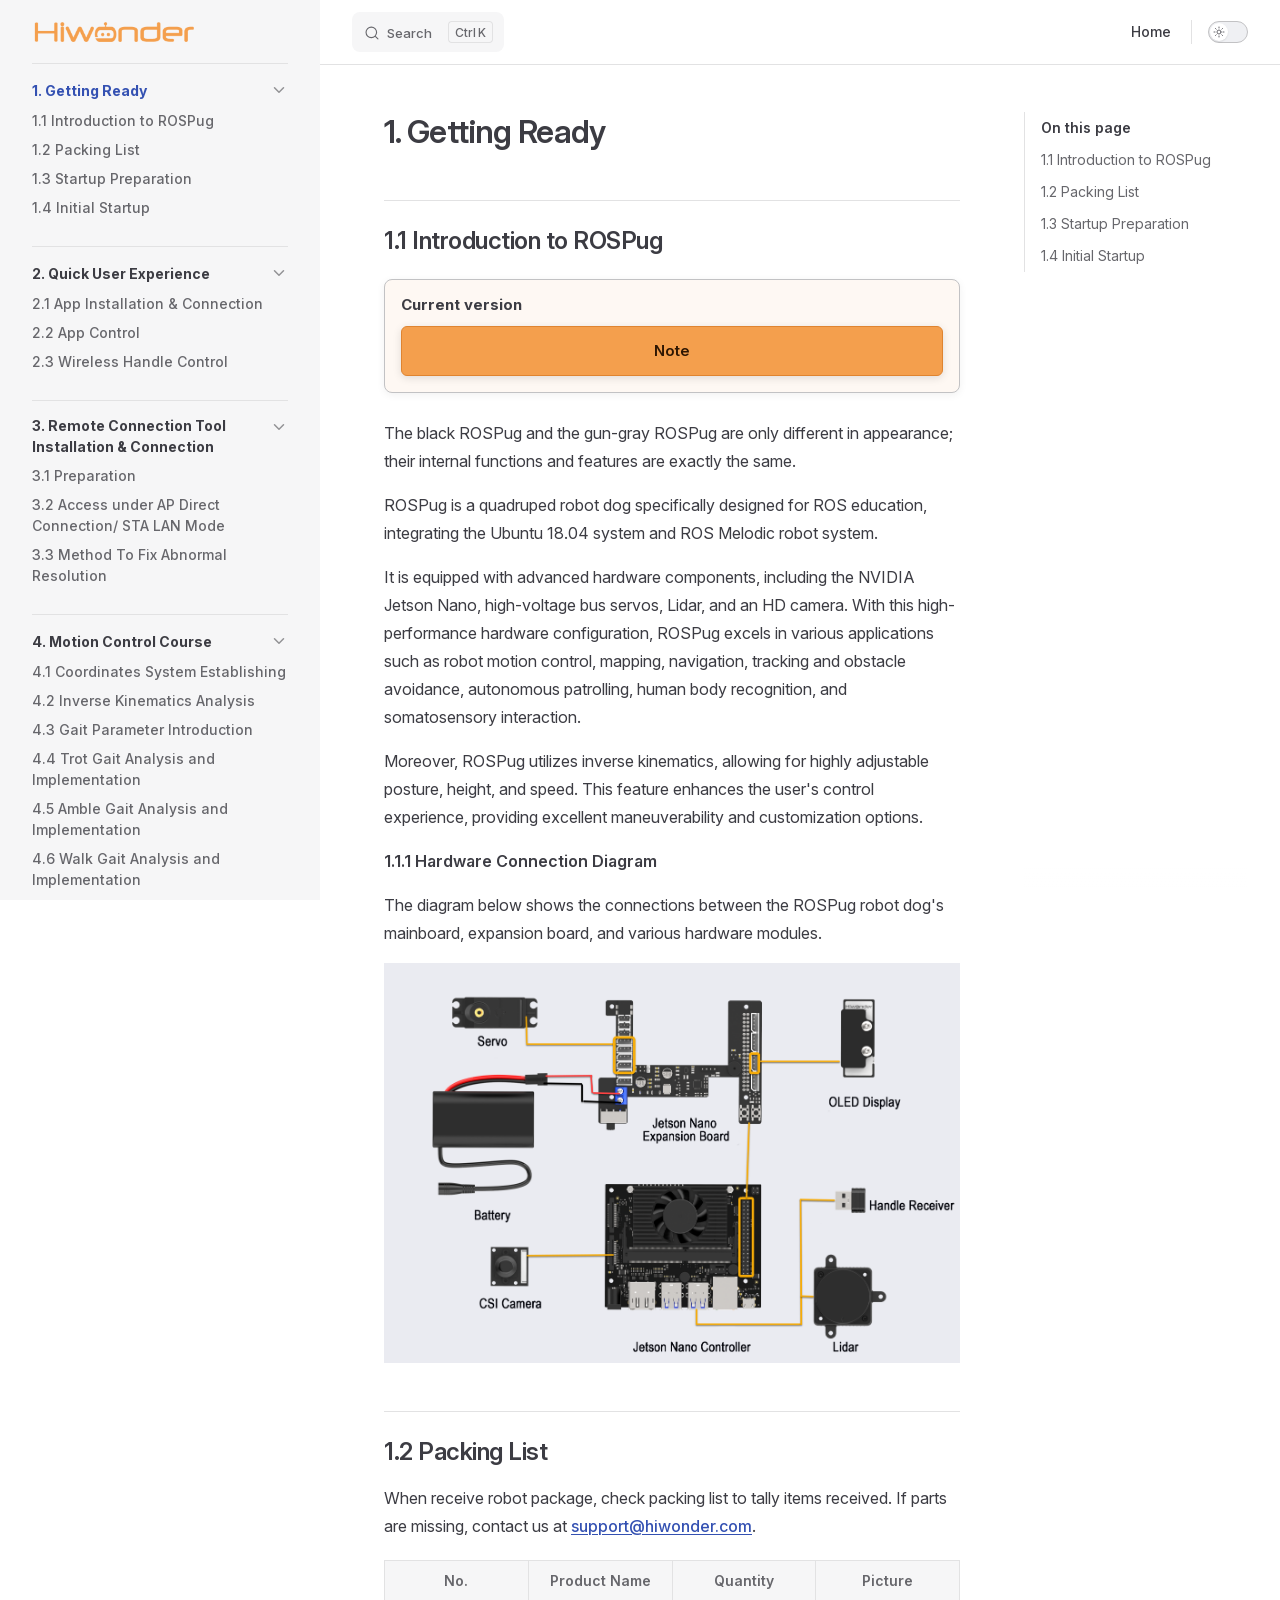
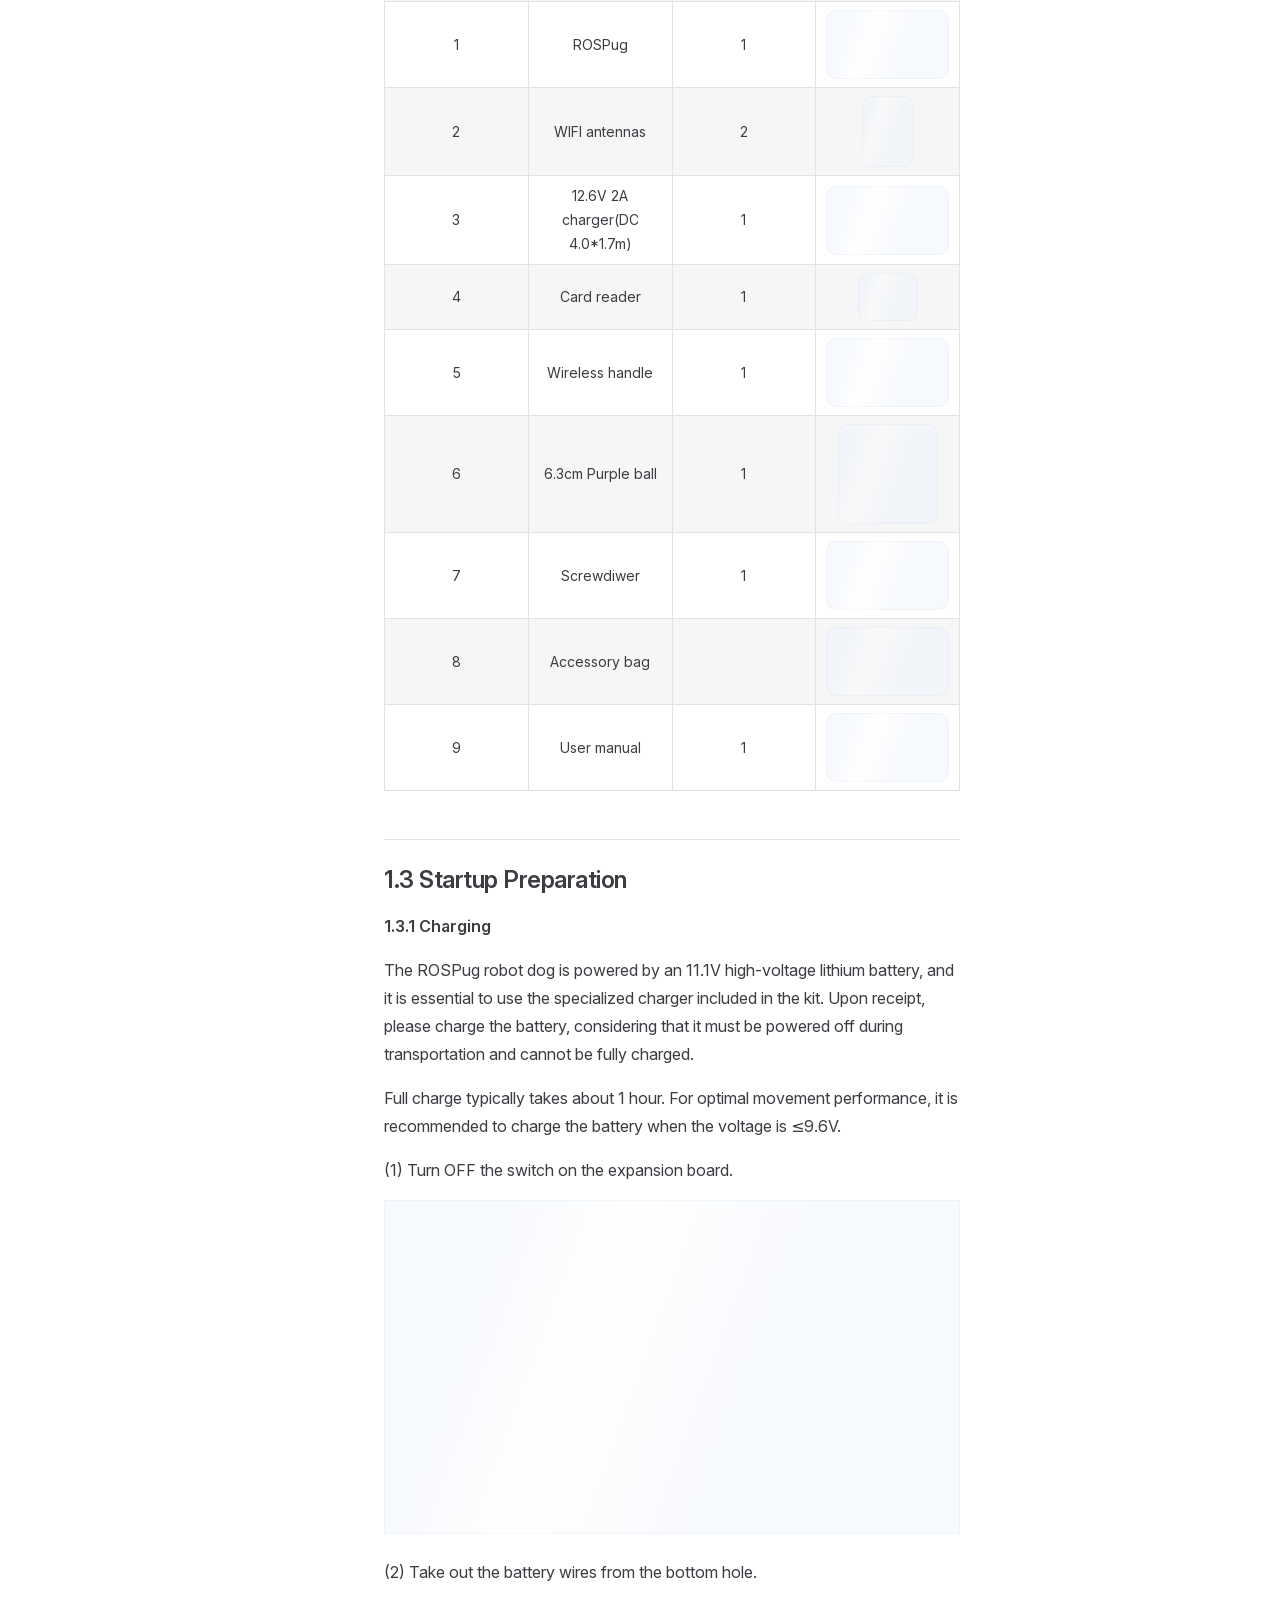
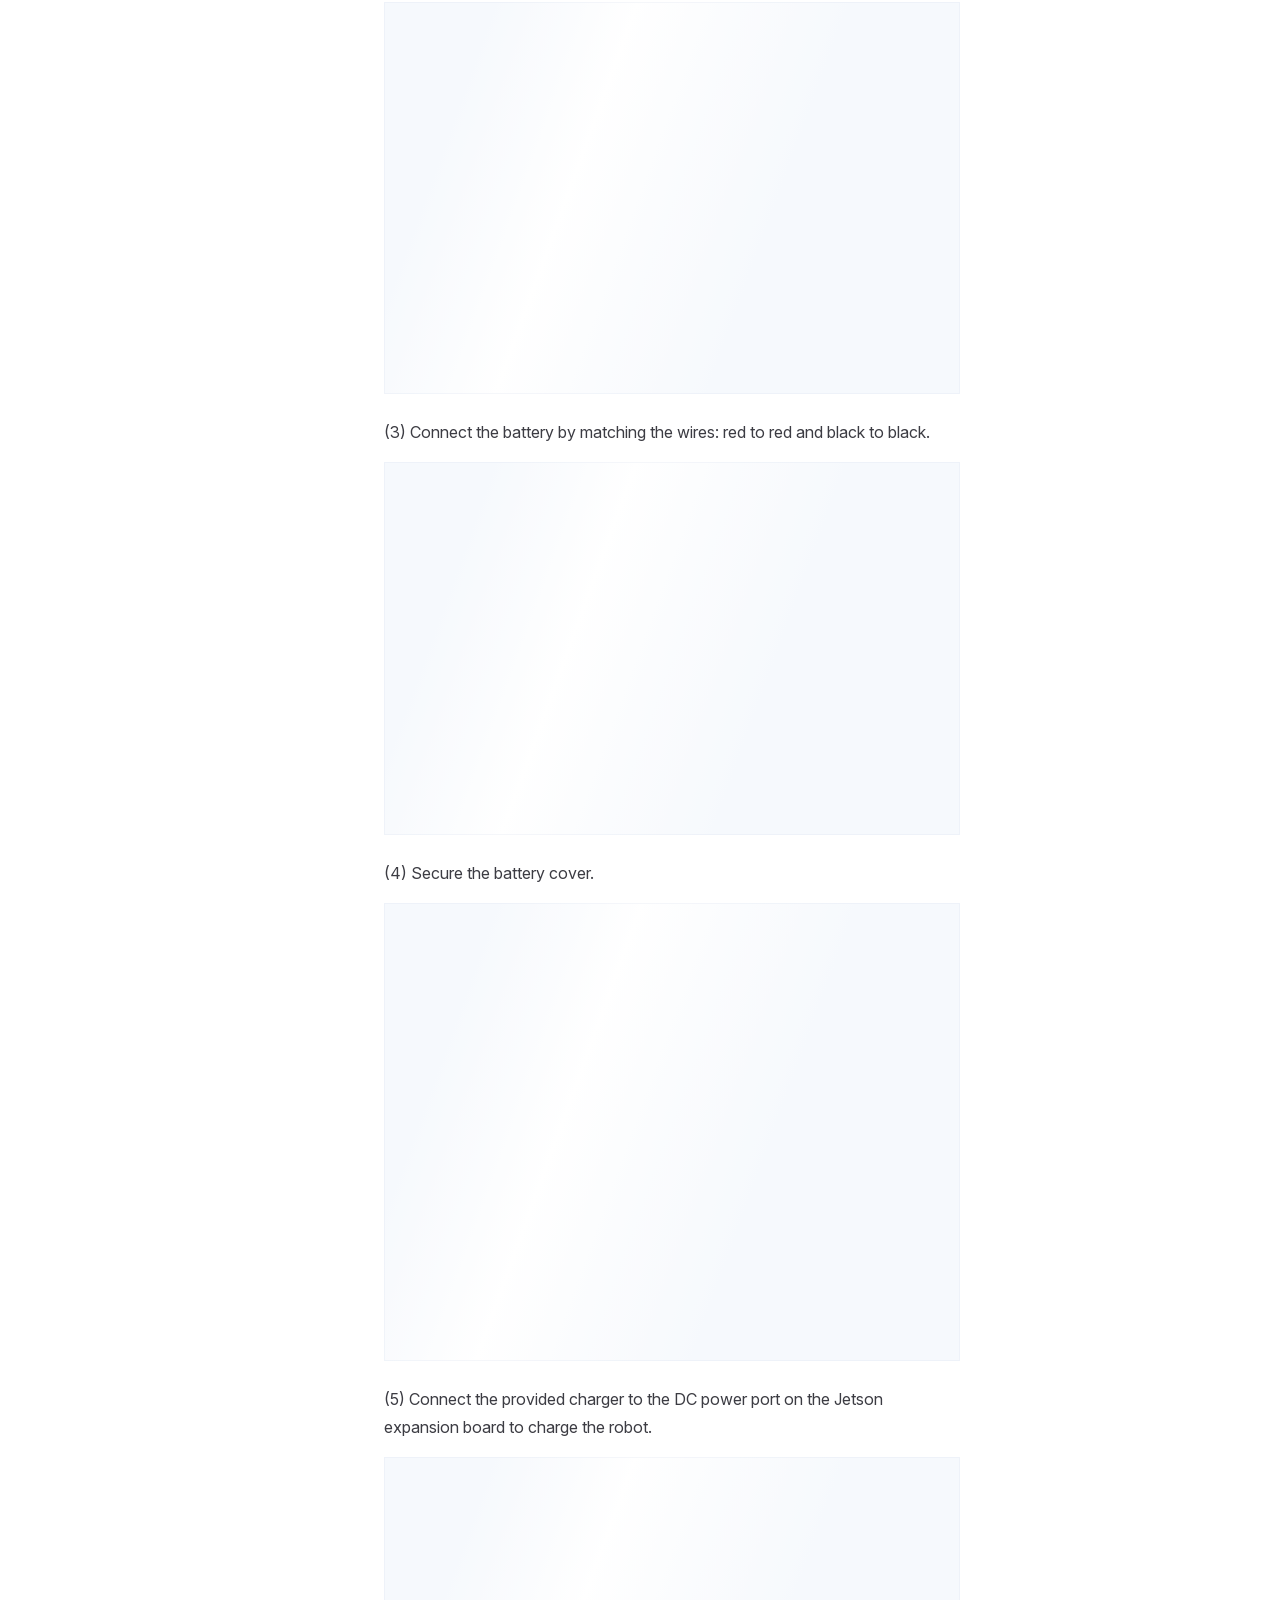
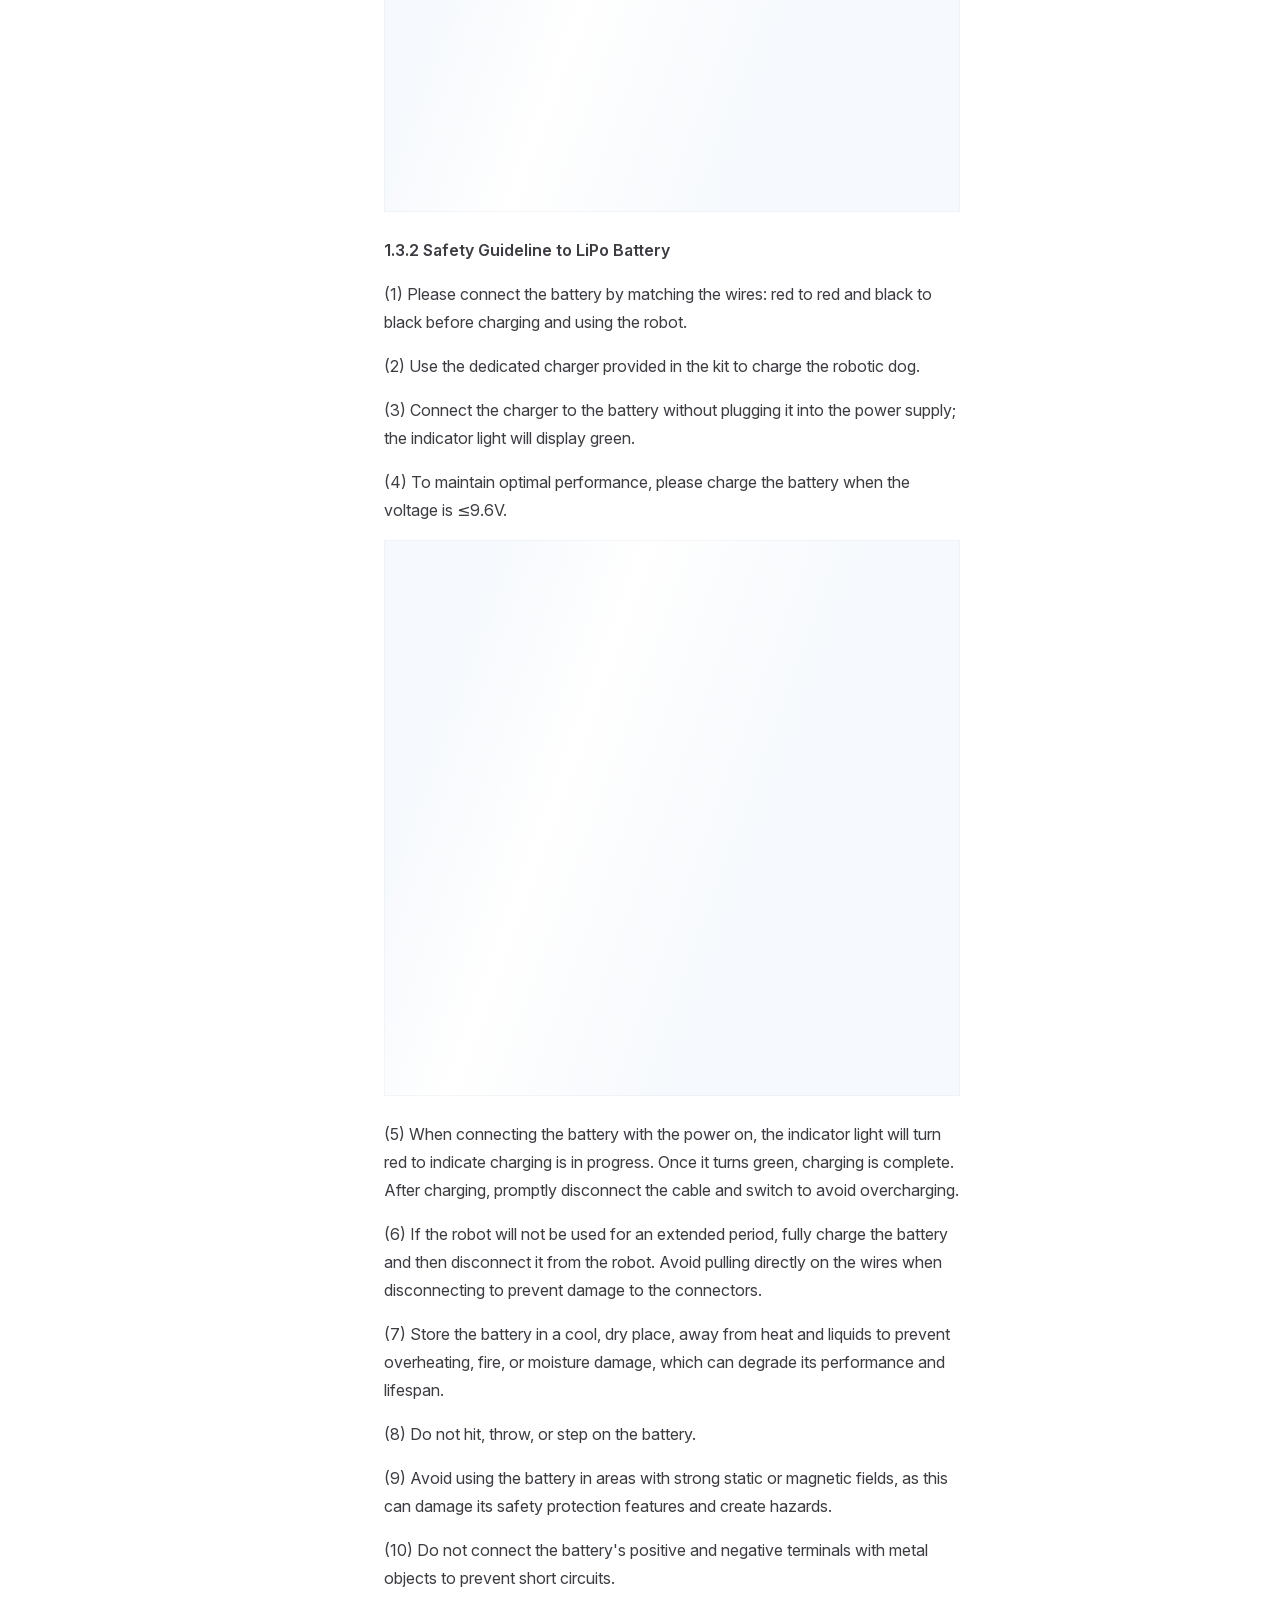
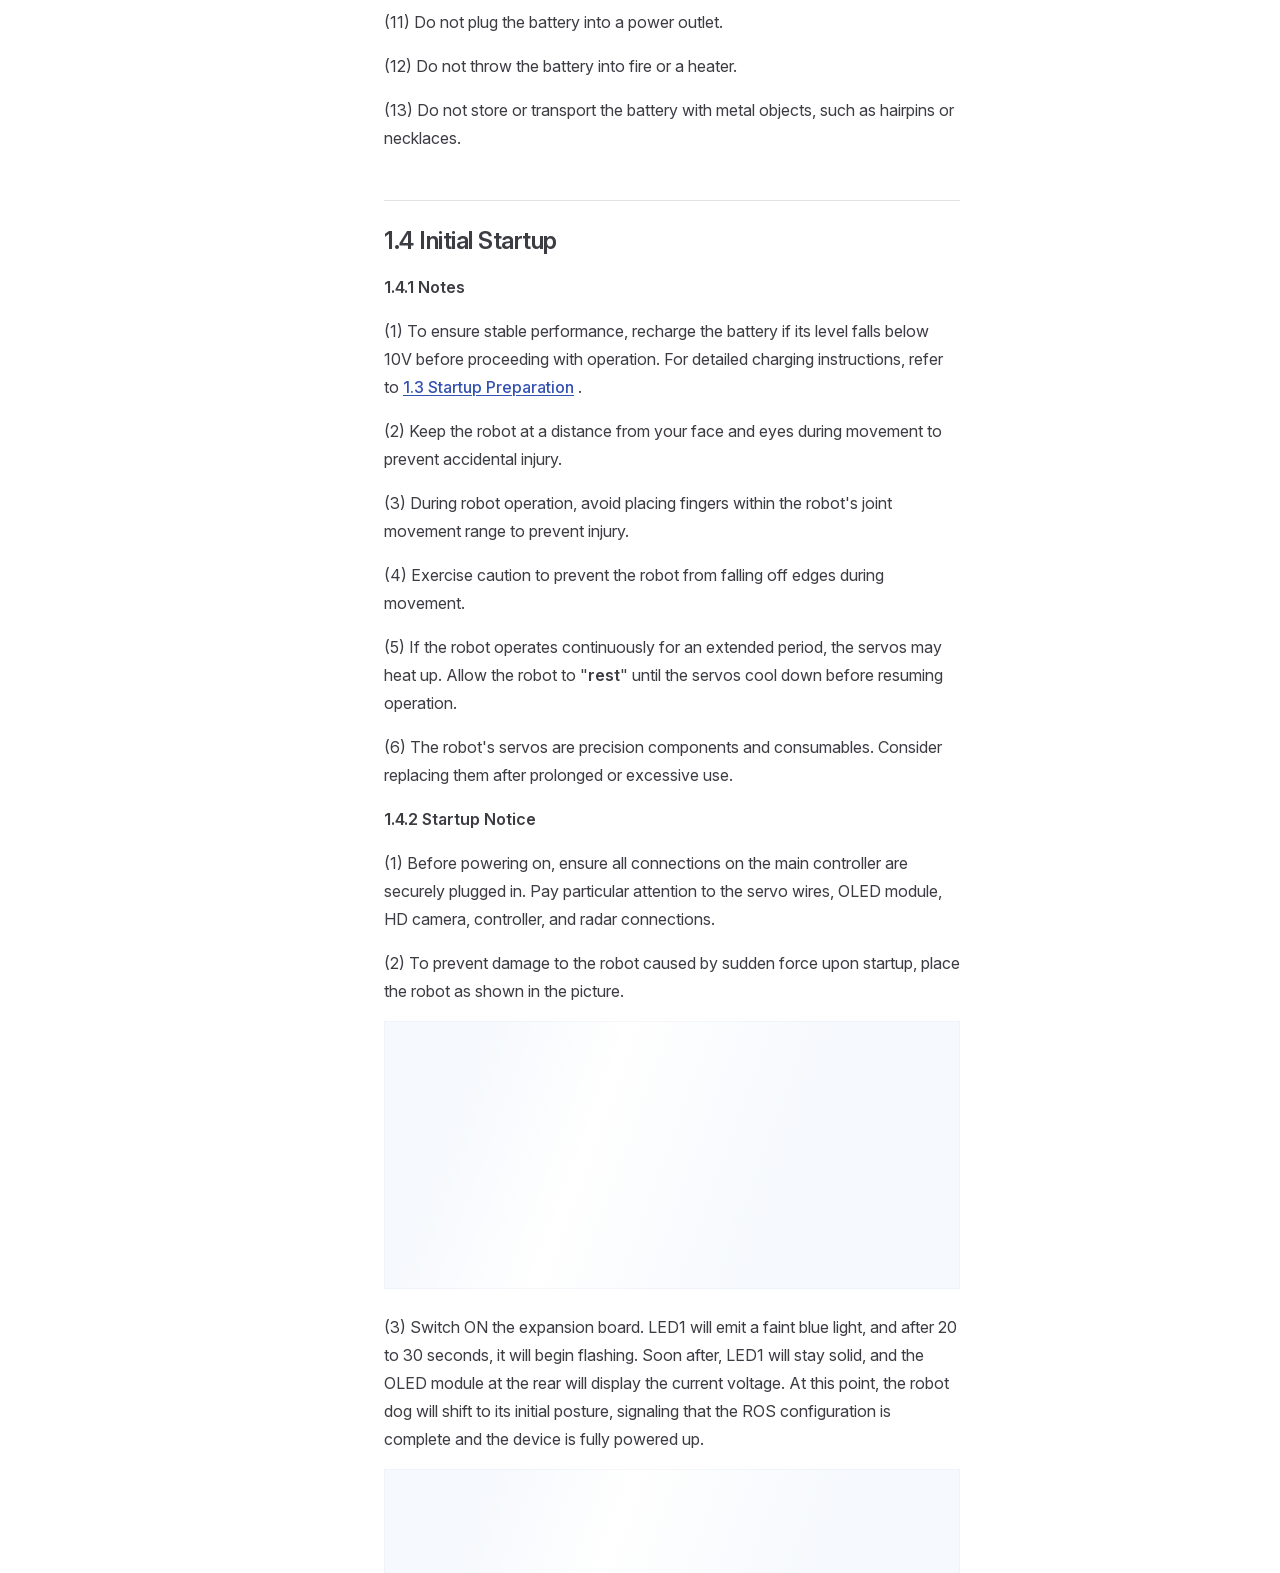
==== commit 3266ec9e: "内容搭建" ====
--- a/projects/ROSPug/en/latest/index.html
+++ b/projects/ROSPug/en/latest/index.html
@@ -9,9 +9,9 @@
     <link rel="preload stylesheet" href="/projects/ROSPug/en/latest/assets/style.uKznxI3w.css" as="style">
     <link rel="preload stylesheet" href="/projects/ROSPug/en/latest/vp-icons.css" as="style">
     
-    <script type="module" src="/projects/ROSPug/en/latest/assets/app.BOBuytZs.js"></script>
+    <script type="module" src="/projects/ROSPug/en/latest/assets/app.CGADUdR9.js"></script>
     <link rel="preload" href="/projects/ROSPug/en/latest/assets/inter-roman-latin.Di8DUHzh.woff2" as="font" type="font/woff2" crossorigin="">
-    <link rel="modulepreload" href="/projects/ROSPug/en/latest/assets/chunks/theme.CA6kZMb6.js">
+    <link rel="modulepreload" href="/projects/ROSPug/en/latest/assets/chunks/theme.B0hgIJ35.js">
     <link rel="modulepreload" href="/projects/ROSPug/en/latest/assets/chunks/framework.e_ysbW9u.js">
     <link rel="modulepreload" href="/projects/ROSPug/en/latest/assets/index.md.CxoIBcHb.lean.js">
     <link rel="icon" href="/projects/ROSPug/en/latest/favicon.ico">
@@ -20,7 +20,7 @@
   </head>
   <body>
     <div id="app"><!--[--><div class="page-redirect" style="text-align:center;padding:100px 20px;"><p>Redirecting to content page...</p><p><a href="/projects/ROSPug/en/latest/docs/1.Getting_ready.html" target="_self">If you are not redirected automatically, click here</a></p></div><!--[--><!----><!--]--><!----><!--]--></div>
-    <script>window.__VP_HASH_MAP__=JSON.parse("{\"docs_1.getting_ready.md\":\"CGCmPVr4\",\"docs_10.ros_deep_learning_course.md\":\"BB0joIFd\",\"docs_2.quick_user_exprience.md\":\"oWra3JER\",\"docs_3.remote_connection_tool_installation_connection.md\":\"BfB7zIVC\",\"docs_4.motion_control_course.md\":\"BodbBdz5\",\"docs_5.action_editing_course.md\":\"dKusFGFD\",\"docs_6.simulation_course.md\":\"YSjFviQb\",\"docs_7.ros_opencv_vision_projects.md\":\"BxwezYyE\",\"docs_8.lidar_course.md\":\"DLef6ToL\",\"docs_9.slam_mapping_autonomous_navigation_course.md\":\"DyoXziK5\",\"docs_appendix.md\":\"BO8wof5S\",\"docs_index.md\":\"eUHsrDk5\",\"index.md\":\"CxoIBcHb\"}");window.__VP_SITE_DATA__=JSON.parse("{\"lang\":\"en-US\",\"dir\":\"ltr\",\"title\":\"ROSPug Documentation\",\"description\":\"ROSPug robot documentation\",\"base\":\"/projects/ROSPug/en/latest/\",\"head\":[],\"router\":{\"prefetchLinks\":true},\"appearance\":true,\"themeConfig\":{\"siteTitle\":false,\"logo\":\"/e-logo.png\",\"outline\":[2,3],\"search\":{\"provider\":\"local\",\"options\":{\"translations\":{\"button\":{\"buttonText\":\"Search\",\"buttonAriaLabel\":\"Search\"},\"modal\":{\"searchBox\":{\"resetButtonTitle\":\"Clear search query\",\"resetButtonAriaLabel\":\"Clear search query\",\"cancelButtonText\":\"Cancel\",\"cancelButtonAriaLabel\":\"Cancel\"},\"startScreen\":{\"recentSearchTitle\":\"Recent Searches\",\"noRecentSearchText\":\"No recent searches\",\"suggestedQueryTitle\":\"Suggested Queries\"},\"noResultsScreen\":{\"noResultsText\":\"No results found for\",\"suggestedQueryText\":\"You can try searching for\",\"reportMissingResultsText\":\"Have any queries?\",\"reportMissingResultsLinkText\":\"Report here\"},\"footer\":{\"selectText\":\"to select\",\"navigateText\":\"to navigate\",\"closeText\":\"to close\"}}}}},\"nav\":[{\"text\":\"Home\",\"link\":\"https://www.hiwonder.net/\",\"target\":\"_self\"}],\"sidebar\":[{\"text\":\"1. Getting Ready\",\"link\":\"/docs/1.Getting_ready.html\",\"collapsed\":false,\"items\":[{\"text\":\"1.1 Introduction to ROSPug\",\"link\":\"/docs/1.Getting_ready.html#_1-1-introduction-to-rospug\"},{\"text\":\"1.2 Packing List\",\"link\":\"/docs/1.Getting_ready.html#_1-2-packing-list\"},{\"text\":\"1.3 Startup Preparation\",\"link\":\"/docs/1.Getting_ready.html#_1-3-startup-preparation\"},{\"text\":\"1.4 Initial Startup\",\"link\":\"/docs/1.Getting_ready.html#_1-4-initial-startup\"}]},{\"text\":\"2. Quick User Experience\",\"link\":\"/docs/2.Quick_User_Exprience.html\",\"collapsed\":false,\"items\":[{\"text\":\"2.1 App Installation & Connection\",\"link\":\"/docs/2.Quick_User_Exprience.html#_2-1-app-installation-connection\"},{\"text\":\"2.2 App Control\",\"link\":\"/docs/2.Quick_User_Exprience.html#_2-2-app-control\"},{\"text\":\"2.3 Wireless Handle Control\",\"link\":\"/docs/2.Quick_User_Exprience.html#_2-3-wireless-handle-control\"}]},{\"text\":\"3. Remote Connection Tool Installation & Connection\",\"link\":\"/docs/3.Remote_Connection_Tool_Installation_Connection.html\",\"collapsed\":false,\"items\":[{\"text\":\"3.1 Preparation\",\"link\":\"/docs/3.Remote_Connection_Tool_Installation_Connection.html#_3-1-preparation\"},{\"text\":\"3.2 Access under AP Direct Connection/ STA LAN Mode\",\"link\":\"/docs/3.Remote_Connection_Tool_Installation_Connection.html#_3-2-access-under-ap-direct-connection-sta-lan-mode\"},{\"text\":\"3.3 Method To Fix Abnormal Resolution\",\"link\":\"/docs/3.Remote_Connection_Tool_Installation_Connection.html#_3-3-method-to-fix-abnormal-resolution\"}]},{\"text\":\"4. Motion Control Course\",\"link\":\"/docs/4.Motion_Control_Course.html\",\"collapsed\":false,\"items\":[{\"text\":\"4.1 Coordinates System Establishing\",\"link\":\"/docs/4.Motion_Control_Course.html#_4-1-coordinates-system-establishing\"},{\"text\":\"4.2 Inverse Kinematics Analysis\",\"link\":\"/docs/4.Motion_Control_Course.html#_4-2-inverse-kinematics-analysis\"},{\"text\":\"4.3 Gait Parameter Introduction\",\"link\":\"/docs/4.Motion_Control_Course.html#_4-3-gait-parameter-introduction\"},{\"text\":\"4.4 Trot Gait Analysis and Implementation\",\"link\":\"/docs/4.Motion_Control_Course.html#_4-4-trot-gait-analysis-and-implementation\"},{\"text\":\"4.5 Amble Gait Analysis and Implementation\",\"link\":\"/docs/4.Motion_Control_Course.html#_4-5-amble-gait-analysis-and-implementation\"},{\"text\":\"4.6 Walk Gait Analysis and Implementation\",\"link\":\"/docs/4.Motion_Control_Course.html#_4-6-walk-gait-analysis-and-implementation\"},{\"text\":\"4.7 Stepping in Place under Trot Gait\",\"link\":\"/docs/4.Motion_Control_Course.html#_4-7-stepping-in-place-under-trot-gait\"},{\"text\":\"4.8 Turning under Trot Gait\",\"link\":\"/docs/4.Motion_Control_Course.html#_4-8-turning-under-trot-gait\"},{\"text\":\"4.9 Explanation of Pose (Static) Parameters\",\"link\":\"/docs/4.Motion_Control_Course.html#_4-9-explanation-of-pose-static-parameters\"},{\"text\":\"4.10 Robot Horizontal Movement\",\"link\":\"/docs/4.Motion_Control_Course.html#_4-10-robot-horizontal-movement\"},{\"text\":\"4.11 Omnidirectional Movement\",\"link\":\"/docs/4.Motion_Control_Course.html#_4-11-omnidirectional-movement\"},{\"text\":\"4.12 Speed Adjustment\",\"link\":\"/docs/4.Motion_Control_Course.html#_4-12-speed-adjustment\"},{\"text\":\"4.13 Height Adjustment\",\"link\":\"/docs/4.Motion_Control_Course.html#_4-13-height-adjustment\"},{\"text\":\"4.14 Center of Gravity Adjustment\",\"link\":\"/docs/4.Motion_Control_Course.html#_4-14-center-of-gravity-adjustment\"},{\"text\":\"4.15 Twisting\",\"link\":\"/docs/4.Motion_Control_Course.html#_4-15-twisting\"},{\"text\":\"4.16 IMU Calibration\",\"link\":\"/docs/4.Motion_Control_Course.html#_4-16-imu-calibration\"},{\"text\":\"4.17 ROS Robot Pose Detection\",\"link\":\"/docs/4.Motion_Control_Course.html#_4-17-ros-robot-pose-detection\"},{\"text\":\"4.18 ROS Robot Pose Self-Balancing\",\"link\":\"/docs/4.Motion_Control_Course.html#_4-18-ros-robot-pose-self-balancing\"},{\"text\":\"4.19 Wireless Handle Control\",\"link\":\"/docs/4.Motion_Control_Course.html#_4-19-wireless-handle-control\"}]},{\"text\":\"5. Action Editing Course\",\"link\":\"/docs/5.Action_Editing_Course.html\",\"collapsed\":false,\"items\":[{\"text\":\"5.1 Introduction to PC Software\",\"link\":\"/docs/5.Action_Editing_Course.html#_5-1-introduction-to-pc-software\"},{\"text\":\"5.2 Action Editing\",\"link\":\"/docs/5.Action_Editing_Course.html#_5-2-action-editing\"},{\"text\":\"5.3 Import And Export Action\",\"link\":\"/docs/5.Action_Editing_Course.html#_5-3-import-and-export-action\"},{\"text\":\"5.4 APP Custom Control\",\"link\":\"/docs/5.Action_Editing_Course.html#_5-4-app-custom-control\"}]},{\"text\":\"6. Simulation Course\",\"link\":\"/docs/6.Simulation_Course.html\",\"collapsed\":false,\"items\":[{\"text\":\"6.1 URDF Model Introduction\",\"link\":\"/docs/6.Simulation_Course.html#_6-1-urdf-model-introduction\"},{\"text\":\"6.2 ROSPug URDF Model Introduction\",\"link\":\"/docs/6.Simulation_Course.html#_6-2-rospug-urdf-model-introduction\"},{\"text\":\"6.3 Gazebo Introduction\",\"link\":\"/docs/6.Simulation_Course.html#_6-3-gazebo-introduction\"},{\"text\":\"6.4 Gazebo Simulation & Motion Planning\",\"link\":\"/docs/6.Simulation_Course.html#_6-4-gazebo-simulation-motion-planning\"}]},{\"text\":\"7. ROS+OpenCV Vision Projects\",\"link\":\"/docs/7.ROS+OpenCV_Vision_Projects.html\",\"collapsed\":false,\"items\":[{\"text\":\"7.1 Color Threshold Adjustment\",\"link\":\"/docs/7.ROS+OpenCV_Vision_Projects.html#_7-1-color-threshold-adjustment\"},{\"text\":\"7.2 Color Recognition\",\"link\":\"/docs/7.ROS+OpenCV_Vision_Projects.html#_7-2-color-recognition\"},{\"text\":\"7.3 Color Localization & Tracking\",\"link\":\"/docs/7.ROS+OpenCV_Vision_Projects.html#_7-3-color-localization-tracking\"},{\"text\":\"7.4 KCF Target Tracking\",\"link\":\"/docs/7.ROS+OpenCV_Vision_Projects.html#_7-4-kcf-target-tracking\"},{\"text\":\"7.5 Autonomous Line Following\",\"link\":\"/docs/7.ROS+OpenCV_Vision_Projects.html#_7-5-autonomous-line-following\"},{\"text\":\"7.6 Autonomous Ball Shooting\",\"link\":\"/docs/7.ROS+OpenCV_Vision_Projects.html#_7-6-autonomous-ball-shooting\"}]},{\"text\":\"8. Lidar Course\",\"link\":\"/docs/8.Lidar_Course.html\",\"collapsed\":false,\"items\":[{\"text\":\"8.1 Lidar Introduction\",\"link\":\"/docs/8.Lidar_Course.html#_8-1-lidar-introduction\"},{\"text\":\"8.2 Lidar Ranging Principle\",\"link\":\"/docs/8.Lidar_Course.html#_8-2-lidar-ranging-principle\"},{\"text\":\"8.3 Lidar Obstacle Avoidance\",\"link\":\"/docs/8.Lidar_Course.html#_8-3-lidar-obstacle-avoidance\"},{\"text\":\"8.4 Lidar Following\",\"link\":\"/docs/8.Lidar_Course.html#_8-4-lidar-following\"},{\"text\":\"8.5 Lidar Guarding\",\"link\":\"/docs/8.Lidar_Course.html#_8-5-lidar-guarding\"},{\"text\":\"8.6 Introduction to Odometry and Implementing Odometry with Lidar\",\"link\":\"/docs/8.Lidar_Course.html#_8-6-introduction-to-odometry-and-implementing-odometry-with-lidar\"}]},{\"text\":\"9. SLAM Mapping & Autonomous Navigation Course\",\"link\":\"/docs/9.SLAM_Mapping&Autonomous_Navigation_Course.html\",\"collapsed\":false,\"items\":[{\"text\":\"9.1 SLAM Mapping Working Principle\",\"link\":\"/docs/9.SLAM_Mapping&Autonomous_Navigation_Course.html#_9-1-slam-mapping-working-principle\"},{\"text\":\"9.2 Gmapping Mapping\",\"link\":\"/docs/9.SLAM_Mapping&Autonomous_Navigation_Course.html#_9-2-gmapping-mapping\"},{\"text\":\"9.3 AMCL Adaptive Monte Carlo Positioning\",\"link\":\"/docs/9.SLAM_Mapping&Autonomous_Navigation_Course.html#_9-3-amcl-adaptive-monte-carlo-positioning\"},{\"text\":\"9.4 ROS Robot Autonomous Navigation\",\"link\":\"/docs/9.SLAM_Mapping&Autonomous_Navigation_Course.html#_9-4-ros-robot-autonomous-navigation\"},{\"text\":\"9.5 TEB & DWA Path Planning\",\"link\":\"/docs/9.SLAM_Mapping&Autonomous_Navigation_Course.html#_9-5-teb-dwa-path-planning\"},{\"text\":\"9.6 Lidar Multi-Point Navigation & Obstacle Avoidance\",\"link\":\"/docs/9.SLAM_Mapping&Autonomous_Navigation_Course.html#_9-6-lidar-multi-point-navigation-obstacle-avoidance\"},{\"text\":\"9.7 App Mapping & Navigation\",\"link\":\"/docs/9.SLAM_Mapping&Autonomous_Navigation_Course.html#_9-7-app-mapping-navigation\"}]},{\"text\":\"10. ROS + Deep Learning Course\",\"link\":\"/docs/10.ROS+Deep_Learning_Course.html\",\"collapsed\":false,\"items\":[{\"text\":\"10.1 Introduction to Machine Learning\",\"link\":\"/docs/10.ROS+Deep_Learning_Course.html#_10-1-introduction-to-machine-learning\"},{\"text\":\"10.2 MediaPipe Recognition & Detection\",\"link\":\"/docs/10.ROS+Deep_Learning_Course.html#_10-2-mediapipe-recognition-detection\"},{\"text\":\"10.3 Fingertip & Pose Control\",\"link\":\"/docs/10.ROS+Deep_Learning_Course.html#_10-3-fingertip-pose-control\"},{\"text\":\"10.4 Introduction to Yolov5 Model Structure and Working Procedure\",\"link\":\"/docs/10.ROS+Deep_Learning_Course.html#_10-4-introduction-to-yolov5-model-structure-and-working-procedure\"},{\"text\":\"10.5 Yolov5 Model Training\",\"link\":\"/docs/10.ROS+Deep_Learning_Course.html#_10-5-yolov5-model-training\"},{\"text\":\"10.6 GPU and TensorRT Acceleration\",\"link\":\"/docs/10.ROS+Deep_Learning_Course.html#_10-6-gpu-and-tensorrt-acceleration\"},{\"text\":\"10.7 Target Detection Using TensorRT\",\"link\":\"/docs/10.ROS+Deep_Learning_Course.html#_10-7-target-detection-using-tensorrt\"}]},{\"text\":\"Appendix\",\"link\":\"/docs/Appendix.html\",\"collapsed\":false,\"items\":[]}]},\"locales\":{},\"scrollOffset\":134,\"cleanUrls\":false}");</script>
+    <script>window.__VP_HASH_MAP__=JSON.parse("{\"docs_1.getting_ready.md\":\"Dzu1_coQ\",\"docs_10.ros_deep_learning_course.md\":\"BB0joIFd\",\"docs_2.quick_user_exprience.md\":\"oWra3JER\",\"docs_3.remote_connection_tool_installation_connection.md\":\"BfB7zIVC\",\"docs_4.motion_control_course.md\":\"BodbBdz5\",\"docs_5.action_editing_course.md\":\"dKusFGFD\",\"docs_6.simulation_course.md\":\"YSjFviQb\",\"docs_7.ros_opencv_vision_projects.md\":\"BxwezYyE\",\"docs_8.lidar_course.md\":\"DLef6ToL\",\"docs_9.slam_mapping_autonomous_navigation_course.md\":\"DyoXziK5\",\"docs_appendix.md\":\"BO8wof5S\",\"docs_index.md\":\"eUHsrDk5\",\"index.md\":\"CxoIBcHb\"}");window.__VP_SITE_DATA__=JSON.parse("{\"lang\":\"en-US\",\"dir\":\"ltr\",\"title\":\"ROSPug Documentation\",\"description\":\"ROSPug robot documentation\",\"base\":\"/projects/ROSPug/en/latest/\",\"head\":[],\"router\":{\"prefetchLinks\":true},\"appearance\":true,\"themeConfig\":{\"siteTitle\":false,\"logo\":\"/e-logo.png\",\"outline\":[2,3],\"search\":{\"provider\":\"local\",\"options\":{\"translations\":{\"button\":{\"buttonText\":\"Search\",\"buttonAriaLabel\":\"Search\"},\"modal\":{\"searchBox\":{\"resetButtonTitle\":\"Clear search query\",\"resetButtonAriaLabel\":\"Clear search query\",\"cancelButtonText\":\"Cancel\",\"cancelButtonAriaLabel\":\"Cancel\"},\"startScreen\":{\"recentSearchTitle\":\"Recent Searches\",\"noRecentSearchText\":\"No recent searches\",\"suggestedQueryTitle\":\"Suggested Queries\"},\"noResultsScreen\":{\"noResultsText\":\"No results found for\",\"suggestedQueryText\":\"You can try searching for\",\"reportMissingResultsText\":\"Have any queries?\",\"reportMissingResultsLinkText\":\"Report here\"},\"footer\":{\"selectText\":\"to select\",\"navigateText\":\"to navigate\",\"closeText\":\"to close\"}}}}},\"nav\":[{\"text\":\"Home\",\"link\":\"https://www.hiwonder.net/\",\"target\":\"_self\"}],\"sidebar\":[{\"text\":\"1. Getting Ready\",\"link\":\"/docs/1.Getting_ready.html\",\"collapsed\":false,\"items\":[{\"text\":\"1.1 Introduction to ROSPug\",\"link\":\"/docs/1.Getting_ready.html#_1-1-introduction-to-rospug\"},{\"text\":\"1.2 Packing List\",\"link\":\"/docs/1.Getting_ready.html#_1-2-packing-list\"},{\"text\":\"1.3 Startup Preparation\",\"link\":\"/docs/1.Getting_ready.html#_1-3-startup-preparation\"},{\"text\":\"1.4 Initial Startup\",\"link\":\"/docs/1.Getting_ready.html#_1-4-initial-startup\"}]},{\"text\":\"2. Quick User Experience\",\"link\":\"/docs/2.Quick_User_Exprience.html\",\"collapsed\":false,\"items\":[{\"text\":\"2.1 App Installation & Connection\",\"link\":\"/docs/2.Quick_User_Exprience.html#_2-1-app-installation-connection\"},{\"text\":\"2.2 App Control\",\"link\":\"/docs/2.Quick_User_Exprience.html#_2-2-app-control\"},{\"text\":\"2.3 Wireless Handle Control\",\"link\":\"/docs/2.Quick_User_Exprience.html#_2-3-wireless-handle-control\"}]},{\"text\":\"3. Remote Connection Tool Installation & Connection\",\"link\":\"/docs/3.Remote_Connection_Tool_Installation_Connection.html\",\"collapsed\":false,\"items\":[{\"text\":\"3.1 Preparation\",\"link\":\"/docs/3.Remote_Connection_Tool_Installation_Connection.html#_3-1-preparation\"},{\"text\":\"3.2 Access under AP Direct Connection/ STA LAN Mode\",\"link\":\"/docs/3.Remote_Connection_Tool_Installation_Connection.html#_3-2-access-under-ap-direct-connection-sta-lan-mode\"},{\"text\":\"3.3 Method To Fix Abnormal Resolution\",\"link\":\"/docs/3.Remote_Connection_Tool_Installation_Connection.html#_3-3-method-to-fix-abnormal-resolution\"}]},{\"text\":\"4. Motion Control Course\",\"link\":\"/docs/4.Motion_Control_Course.html\",\"collapsed\":false,\"items\":[{\"text\":\"4.1 Coordinates System Establishing\",\"link\":\"/docs/4.Motion_Control_Course.html#_4-1-coordinates-system-establishing\"},{\"text\":\"4.2 Inverse Kinematics Analysis\",\"link\":\"/docs/4.Motion_Control_Course.html#_4-2-inverse-kinematics-analysis\"},{\"text\":\"4.3 Gait Parameter Introduction\",\"link\":\"/docs/4.Motion_Control_Course.html#_4-3-gait-parameter-introduction\"},{\"text\":\"4.4 Trot Gait Analysis and Implementation\",\"link\":\"/docs/4.Motion_Control_Course.html#_4-4-trot-gait-analysis-and-implementation\"},{\"text\":\"4.5 Amble Gait Analysis and Implementation\",\"link\":\"/docs/4.Motion_Control_Course.html#_4-5-amble-gait-analysis-and-implementation\"},{\"text\":\"4.6 Walk Gait Analysis and Implementation\",\"link\":\"/docs/4.Motion_Control_Course.html#_4-6-walk-gait-analysis-and-implementation\"},{\"text\":\"4.7 Stepping in Place under Trot Gait\",\"link\":\"/docs/4.Motion_Control_Course.html#_4-7-stepping-in-place-under-trot-gait\"},{\"text\":\"4.8 Turning under Trot Gait\",\"link\":\"/docs/4.Motion_Control_Course.html#_4-8-turning-under-trot-gait\"},{\"text\":\"4.9 Explanation of Pose (Static) Parameters\",\"link\":\"/docs/4.Motion_Control_Course.html#_4-9-explanation-of-pose-static-parameters\"},{\"text\":\"4.10 Robot Horizontal Movement\",\"link\":\"/docs/4.Motion_Control_Course.html#_4-10-robot-horizontal-movement\"},{\"text\":\"4.11 Omnidirectional Movement\",\"link\":\"/docs/4.Motion_Control_Course.html#_4-11-omnidirectional-movement\"},{\"text\":\"4.12 Speed Adjustment\",\"link\":\"/docs/4.Motion_Control_Course.html#_4-12-speed-adjustment\"},{\"text\":\"4.13 Height Adjustment\",\"link\":\"/docs/4.Motion_Control_Course.html#_4-13-height-adjustment\"},{\"text\":\"4.14 Center of Gravity Adjustment\",\"link\":\"/docs/4.Motion_Control_Course.html#_4-14-center-of-gravity-adjustment\"},{\"text\":\"4.15 Twisting\",\"link\":\"/docs/4.Motion_Control_Course.html#_4-15-twisting\"},{\"text\":\"4.16 IMU Calibration\",\"link\":\"/docs/4.Motion_Control_Course.html#_4-16-imu-calibration\"},{\"text\":\"4.17 ROS Robot Pose Detection\",\"link\":\"/docs/4.Motion_Control_Course.html#_4-17-ros-robot-pose-detection\"},{\"text\":\"4.18 ROS Robot Pose Self-Balancing\",\"link\":\"/docs/4.Motion_Control_Course.html#_4-18-ros-robot-pose-self-balancing\"},{\"text\":\"4.19 Wireless Handle Control\",\"link\":\"/docs/4.Motion_Control_Course.html#_4-19-wireless-handle-control\"}]},{\"text\":\"5. Action Editing Course\",\"link\":\"/docs/5.Action_Editing_Course.html\",\"collapsed\":false,\"items\":[{\"text\":\"5.1 Introduction to PC Software\",\"link\":\"/docs/5.Action_Editing_Course.html#_5-1-introduction-to-pc-software\"},{\"text\":\"5.2 Action Editing\",\"link\":\"/docs/5.Action_Editing_Course.html#_5-2-action-editing\"},{\"text\":\"5.3 Import And Export Action\",\"link\":\"/docs/5.Action_Editing_Course.html#_5-3-import-and-export-action\"},{\"text\":\"5.4 APP Custom Control\",\"link\":\"/docs/5.Action_Editing_Course.html#_5-4-app-custom-control\"}]},{\"text\":\"6. Simulation Course\",\"link\":\"/docs/6.Simulation_Course.html\",\"collapsed\":false,\"items\":[{\"text\":\"6.1 URDF Model Introduction\",\"link\":\"/docs/6.Simulation_Course.html#_6-1-urdf-model-introduction\"},{\"text\":\"6.2 ROSPug URDF Model Introduction\",\"link\":\"/docs/6.Simulation_Course.html#_6-2-rospug-urdf-model-introduction\"},{\"text\":\"6.3 Gazebo Introduction\",\"link\":\"/docs/6.Simulation_Course.html#_6-3-gazebo-introduction\"},{\"text\":\"6.4 Gazebo Simulation & Motion Planning\",\"link\":\"/docs/6.Simulation_Course.html#_6-4-gazebo-simulation-motion-planning\"}]},{\"text\":\"7. ROS+OpenCV Vision Projects\",\"link\":\"/docs/7.ROS+OpenCV_Vision_Projects.html\",\"collapsed\":false,\"items\":[{\"text\":\"7.1 Color Threshold Adjustment\",\"link\":\"/docs/7.ROS+OpenCV_Vision_Projects.html#_7-1-color-threshold-adjustment\"},{\"text\":\"7.2 Color Recognition\",\"link\":\"/docs/7.ROS+OpenCV_Vision_Projects.html#_7-2-color-recognition\"},{\"text\":\"7.3 Color Localization & Tracking\",\"link\":\"/docs/7.ROS+OpenCV_Vision_Projects.html#_7-3-color-localization-tracking\"},{\"text\":\"7.4 KCF Target Tracking\",\"link\":\"/docs/7.ROS+OpenCV_Vision_Projects.html#_7-4-kcf-target-tracking\"},{\"text\":\"7.5 Autonomous Line Following\",\"link\":\"/docs/7.ROS+OpenCV_Vision_Projects.html#_7-5-autonomous-line-following\"},{\"text\":\"7.6 Autonomous Ball Shooting\",\"link\":\"/docs/7.ROS+OpenCV_Vision_Projects.html#_7-6-autonomous-ball-shooting\"}]},{\"text\":\"8. Lidar Course\",\"link\":\"/docs/8.Lidar_Course.html\",\"collapsed\":false,\"items\":[{\"text\":\"8.1 Lidar Introduction\",\"link\":\"/docs/8.Lidar_Course.html#_8-1-lidar-introduction\"},{\"text\":\"8.2 Lidar Ranging Principle\",\"link\":\"/docs/8.Lidar_Course.html#_8-2-lidar-ranging-principle\"},{\"text\":\"8.3 Lidar Obstacle Avoidance\",\"link\":\"/docs/8.Lidar_Course.html#_8-3-lidar-obstacle-avoidance\"},{\"text\":\"8.4 Lidar Following\",\"link\":\"/docs/8.Lidar_Course.html#_8-4-lidar-following\"},{\"text\":\"8.5 Lidar Guarding\",\"link\":\"/docs/8.Lidar_Course.html#_8-5-lidar-guarding\"},{\"text\":\"8.6 Introduction to Odometry and Implementing Odometry with Lidar\",\"link\":\"/docs/8.Lidar_Course.html#_8-6-introduction-to-odometry-and-implementing-odometry-with-lidar\"}]},{\"text\":\"9. SLAM Mapping & Autonomous Navigation Course\",\"link\":\"/docs/9.SLAM_Mapping&Autonomous_Navigation_Course.html\",\"collapsed\":false,\"items\":[{\"text\":\"9.1 SLAM Mapping Working Principle\",\"link\":\"/docs/9.SLAM_Mapping&Autonomous_Navigation_Course.html#_9-1-slam-mapping-working-principle\"},{\"text\":\"9.2 Gmapping Mapping\",\"link\":\"/docs/9.SLAM_Mapping&Autonomous_Navigation_Course.html#_9-2-gmapping-mapping\"},{\"text\":\"9.3 AMCL Adaptive Monte Carlo Positioning\",\"link\":\"/docs/9.SLAM_Mapping&Autonomous_Navigation_Course.html#_9-3-amcl-adaptive-monte-carlo-positioning\"},{\"text\":\"9.4 ROS Robot Autonomous Navigation\",\"link\":\"/docs/9.SLAM_Mapping&Autonomous_Navigation_Course.html#_9-4-ros-robot-autonomous-navigation\"},{\"text\":\"9.5 TEB & DWA Path Planning\",\"link\":\"/docs/9.SLAM_Mapping&Autonomous_Navigation_Course.html#_9-5-teb-dwa-path-planning\"},{\"text\":\"9.6 Lidar Multi-Point Navigation & Obstacle Avoidance\",\"link\":\"/docs/9.SLAM_Mapping&Autonomous_Navigation_Course.html#_9-6-lidar-multi-point-navigation-obstacle-avoidance\"},{\"text\":\"9.7 App Mapping & Navigation\",\"link\":\"/docs/9.SLAM_Mapping&Autonomous_Navigation_Course.html#_9-7-app-mapping-navigation\"}]},{\"text\":\"10. ROS + Deep Learning Course\",\"link\":\"/docs/10.ROS+Deep_Learning_Course.html\",\"collapsed\":false,\"items\":[{\"text\":\"10.1 Introduction to Machine Learning\",\"link\":\"/docs/10.ROS+Deep_Learning_Course.html#_10-1-introduction-to-machine-learning\"},{\"text\":\"10.2 MediaPipe Recognition & Detection\",\"link\":\"/docs/10.ROS+Deep_Learning_Course.html#_10-2-mediapipe-recognition-detection\"},{\"text\":\"10.3 Fingertip & Pose Control\",\"link\":\"/docs/10.ROS+Deep_Learning_Course.html#_10-3-fingertip-pose-control\"},{\"text\":\"10.4 Introduction to Yolov5 Model Structure and Working Procedure\",\"link\":\"/docs/10.ROS+Deep_Learning_Course.html#_10-4-introduction-to-yolov5-model-structure-and-working-procedure\"},{\"text\":\"10.5 Yolov5 Model Training\",\"link\":\"/docs/10.ROS+Deep_Learning_Course.html#_10-5-yolov5-model-training\"},{\"text\":\"10.6 GPU and TensorRT Acceleration\",\"link\":\"/docs/10.ROS+Deep_Learning_Course.html#_10-6-gpu-and-tensorrt-acceleration\"},{\"text\":\"10.7 Target Detection Using TensorRT\",\"link\":\"/docs/10.ROS+Deep_Learning_Course.html#_10-7-target-detection-using-tensorrt\"}]},{\"text\":\"Appendix\",\"link\":\"/docs/Appendix.html\",\"collapsed\":false,\"items\":[]}]},\"locales\":{},\"scrollOffset\":134,\"cleanUrls\":false}");</script>
     
   </body>
 </html>
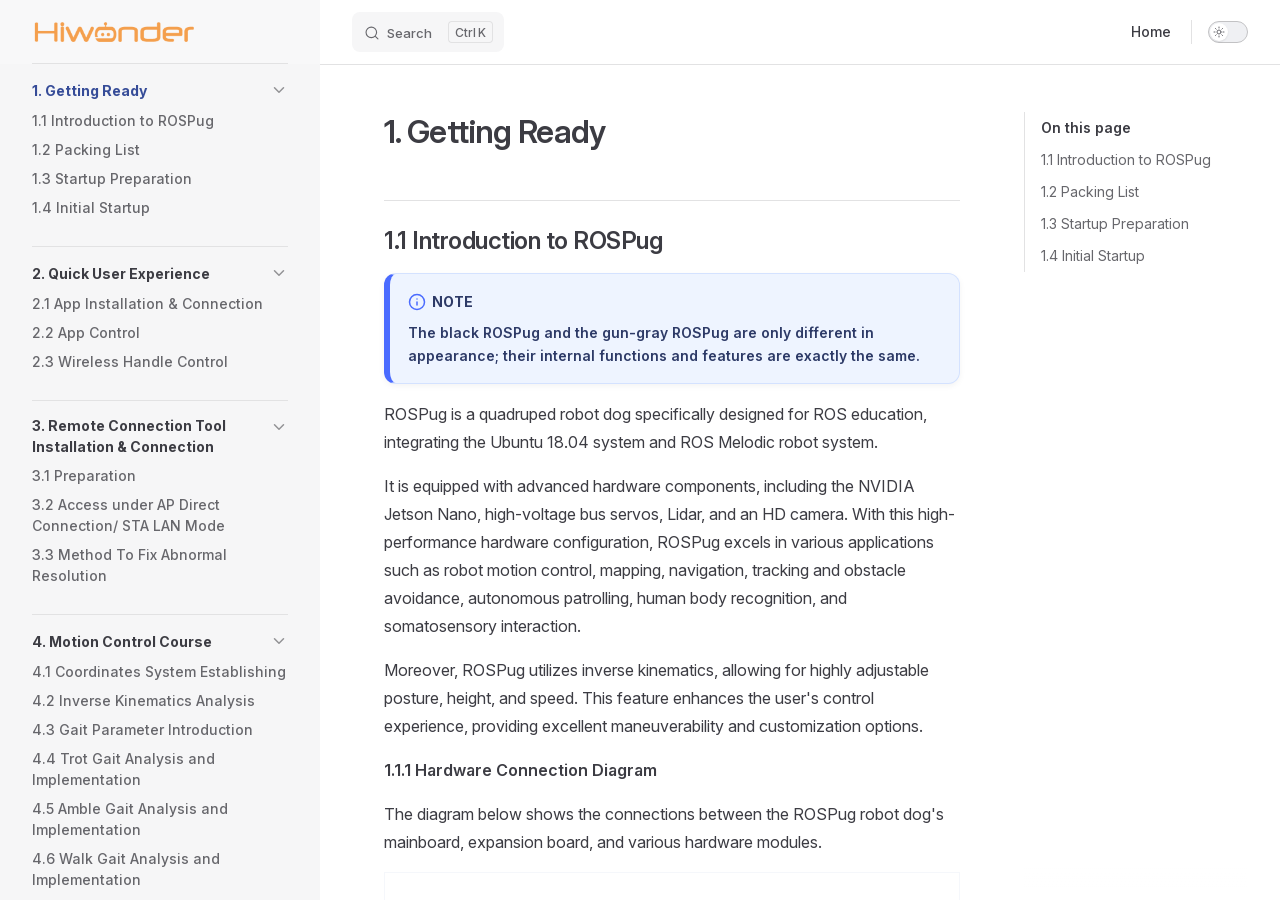
==== commit 8fb80d02: "内容搭建" ====
--- a/projects/ROSPug/en/latest/index.html
+++ b/projects/ROSPug/en/latest/index.html
@@ -9,9 +9,9 @@
     <link rel="preload stylesheet" href="/projects/ROSPug/en/latest/assets/style.uKznxI3w.css" as="style">
     <link rel="preload stylesheet" href="/projects/ROSPug/en/latest/vp-icons.css" as="style">
     
-    <script type="module" src="/projects/ROSPug/en/latest/assets/app.CGADUdR9.js"></script>
+    <script type="module" src="/projects/ROSPug/en/latest/assets/app.DJUYdShB.js"></script>
     <link rel="preload" href="/projects/ROSPug/en/latest/assets/inter-roman-latin.Di8DUHzh.woff2" as="font" type="font/woff2" crossorigin="">
-    <link rel="modulepreload" href="/projects/ROSPug/en/latest/assets/chunks/theme.B0hgIJ35.js">
+    <link rel="modulepreload" href="/projects/ROSPug/en/latest/assets/chunks/theme.GVGNWEuz.js">
     <link rel="modulepreload" href="/projects/ROSPug/en/latest/assets/chunks/framework.e_ysbW9u.js">
     <link rel="modulepreload" href="/projects/ROSPug/en/latest/assets/index.md.CxoIBcHb.lean.js">
     <link rel="icon" href="/projects/ROSPug/en/latest/favicon.ico">
@@ -20,7 +20,7 @@
   </head>
   <body>
     <div id="app"><!--[--><div class="page-redirect" style="text-align:center;padding:100px 20px;"><p>Redirecting to content page...</p><p><a href="/projects/ROSPug/en/latest/docs/1.Getting_ready.html" target="_self">If you are not redirected automatically, click here</a></p></div><!--[--><!----><!--]--><!----><!--]--></div>
-    <script>window.__VP_HASH_MAP__=JSON.parse("{\"docs_1.getting_ready.md\":\"Dzu1_coQ\",\"docs_10.ros_deep_learning_course.md\":\"BB0joIFd\",\"docs_2.quick_user_exprience.md\":\"oWra3JER\",\"docs_3.remote_connection_tool_installation_connection.md\":\"BfB7zIVC\",\"docs_4.motion_control_course.md\":\"BodbBdz5\",\"docs_5.action_editing_course.md\":\"dKusFGFD\",\"docs_6.simulation_course.md\":\"YSjFviQb\",\"docs_7.ros_opencv_vision_projects.md\":\"BxwezYyE\",\"docs_8.lidar_course.md\":\"DLef6ToL\",\"docs_9.slam_mapping_autonomous_navigation_course.md\":\"DyoXziK5\",\"docs_appendix.md\":\"BO8wof5S\",\"docs_index.md\":\"eUHsrDk5\",\"index.md\":\"CxoIBcHb\"}");window.__VP_SITE_DATA__=JSON.parse("{\"lang\":\"en-US\",\"dir\":\"ltr\",\"title\":\"ROSPug Documentation\",\"description\":\"ROSPug robot documentation\",\"base\":\"/projects/ROSPug/en/latest/\",\"head\":[],\"router\":{\"prefetchLinks\":true},\"appearance\":true,\"themeConfig\":{\"siteTitle\":false,\"logo\":\"/e-logo.png\",\"outline\":[2,3],\"search\":{\"provider\":\"local\",\"options\":{\"translations\":{\"button\":{\"buttonText\":\"Search\",\"buttonAriaLabel\":\"Search\"},\"modal\":{\"searchBox\":{\"resetButtonTitle\":\"Clear search query\",\"resetButtonAriaLabel\":\"Clear search query\",\"cancelButtonText\":\"Cancel\",\"cancelButtonAriaLabel\":\"Cancel\"},\"startScreen\":{\"recentSearchTitle\":\"Recent Searches\",\"noRecentSearchText\":\"No recent searches\",\"suggestedQueryTitle\":\"Suggested Queries\"},\"noResultsScreen\":{\"noResultsText\":\"No results found for\",\"suggestedQueryText\":\"You can try searching for\",\"reportMissingResultsText\":\"Have any queries?\",\"reportMissingResultsLinkText\":\"Report here\"},\"footer\":{\"selectText\":\"to select\",\"navigateText\":\"to navigate\",\"closeText\":\"to close\"}}}}},\"nav\":[{\"text\":\"Home\",\"link\":\"https://www.hiwonder.net/\",\"target\":\"_self\"}],\"sidebar\":[{\"text\":\"1. Getting Ready\",\"link\":\"/docs/1.Getting_ready.html\",\"collapsed\":false,\"items\":[{\"text\":\"1.1 Introduction to ROSPug\",\"link\":\"/docs/1.Getting_ready.html#_1-1-introduction-to-rospug\"},{\"text\":\"1.2 Packing List\",\"link\":\"/docs/1.Getting_ready.html#_1-2-packing-list\"},{\"text\":\"1.3 Startup Preparation\",\"link\":\"/docs/1.Getting_ready.html#_1-3-startup-preparation\"},{\"text\":\"1.4 Initial Startup\",\"link\":\"/docs/1.Getting_ready.html#_1-4-initial-startup\"}]},{\"text\":\"2. Quick User Experience\",\"link\":\"/docs/2.Quick_User_Exprience.html\",\"collapsed\":false,\"items\":[{\"text\":\"2.1 App Installation & Connection\",\"link\":\"/docs/2.Quick_User_Exprience.html#_2-1-app-installation-connection\"},{\"text\":\"2.2 App Control\",\"link\":\"/docs/2.Quick_User_Exprience.html#_2-2-app-control\"},{\"text\":\"2.3 Wireless Handle Control\",\"link\":\"/docs/2.Quick_User_Exprience.html#_2-3-wireless-handle-control\"}]},{\"text\":\"3. Remote Connection Tool Installation & Connection\",\"link\":\"/docs/3.Remote_Connection_Tool_Installation_Connection.html\",\"collapsed\":false,\"items\":[{\"text\":\"3.1 Preparation\",\"link\":\"/docs/3.Remote_Connection_Tool_Installation_Connection.html#_3-1-preparation\"},{\"text\":\"3.2 Access under AP Direct Connection/ STA LAN Mode\",\"link\":\"/docs/3.Remote_Connection_Tool_Installation_Connection.html#_3-2-access-under-ap-direct-connection-sta-lan-mode\"},{\"text\":\"3.3 Method To Fix Abnormal Resolution\",\"link\":\"/docs/3.Remote_Connection_Tool_Installation_Connection.html#_3-3-method-to-fix-abnormal-resolution\"}]},{\"text\":\"4. Motion Control Course\",\"link\":\"/docs/4.Motion_Control_Course.html\",\"collapsed\":false,\"items\":[{\"text\":\"4.1 Coordinates System Establishing\",\"link\":\"/docs/4.Motion_Control_Course.html#_4-1-coordinates-system-establishing\"},{\"text\":\"4.2 Inverse Kinematics Analysis\",\"link\":\"/docs/4.Motion_Control_Course.html#_4-2-inverse-kinematics-analysis\"},{\"text\":\"4.3 Gait Parameter Introduction\",\"link\":\"/docs/4.Motion_Control_Course.html#_4-3-gait-parameter-introduction\"},{\"text\":\"4.4 Trot Gait Analysis and Implementation\",\"link\":\"/docs/4.Motion_Control_Course.html#_4-4-trot-gait-analysis-and-implementation\"},{\"text\":\"4.5 Amble Gait Analysis and Implementation\",\"link\":\"/docs/4.Motion_Control_Course.html#_4-5-amble-gait-analysis-and-implementation\"},{\"text\":\"4.6 Walk Gait Analysis and Implementation\",\"link\":\"/docs/4.Motion_Control_Course.html#_4-6-walk-gait-analysis-and-implementation\"},{\"text\":\"4.7 Stepping in Place under Trot Gait\",\"link\":\"/docs/4.Motion_Control_Course.html#_4-7-stepping-in-place-under-trot-gait\"},{\"text\":\"4.8 Turning under Trot Gait\",\"link\":\"/docs/4.Motion_Control_Course.html#_4-8-turning-under-trot-gait\"},{\"text\":\"4.9 Explanation of Pose (Static) Parameters\",\"link\":\"/docs/4.Motion_Control_Course.html#_4-9-explanation-of-pose-static-parameters\"},{\"text\":\"4.10 Robot Horizontal Movement\",\"link\":\"/docs/4.Motion_Control_Course.html#_4-10-robot-horizontal-movement\"},{\"text\":\"4.11 Omnidirectional Movement\",\"link\":\"/docs/4.Motion_Control_Course.html#_4-11-omnidirectional-movement\"},{\"text\":\"4.12 Speed Adjustment\",\"link\":\"/docs/4.Motion_Control_Course.html#_4-12-speed-adjustment\"},{\"text\":\"4.13 Height Adjustment\",\"link\":\"/docs/4.Motion_Control_Course.html#_4-13-height-adjustment\"},{\"text\":\"4.14 Center of Gravity Adjustment\",\"link\":\"/docs/4.Motion_Control_Course.html#_4-14-center-of-gravity-adjustment\"},{\"text\":\"4.15 Twisting\",\"link\":\"/docs/4.Motion_Control_Course.html#_4-15-twisting\"},{\"text\":\"4.16 IMU Calibration\",\"link\":\"/docs/4.Motion_Control_Course.html#_4-16-imu-calibration\"},{\"text\":\"4.17 ROS Robot Pose Detection\",\"link\":\"/docs/4.Motion_Control_Course.html#_4-17-ros-robot-pose-detection\"},{\"text\":\"4.18 ROS Robot Pose Self-Balancing\",\"link\":\"/docs/4.Motion_Control_Course.html#_4-18-ros-robot-pose-self-balancing\"},{\"text\":\"4.19 Wireless Handle Control\",\"link\":\"/docs/4.Motion_Control_Course.html#_4-19-wireless-handle-control\"}]},{\"text\":\"5. Action Editing Course\",\"link\":\"/docs/5.Action_Editing_Course.html\",\"collapsed\":false,\"items\":[{\"text\":\"5.1 Introduction to PC Software\",\"link\":\"/docs/5.Action_Editing_Course.html#_5-1-introduction-to-pc-software\"},{\"text\":\"5.2 Action Editing\",\"link\":\"/docs/5.Action_Editing_Course.html#_5-2-action-editing\"},{\"text\":\"5.3 Import And Export Action\",\"link\":\"/docs/5.Action_Editing_Course.html#_5-3-import-and-export-action\"},{\"text\":\"5.4 APP Custom Control\",\"link\":\"/docs/5.Action_Editing_Course.html#_5-4-app-custom-control\"}]},{\"text\":\"6. Simulation Course\",\"link\":\"/docs/6.Simulation_Course.html\",\"collapsed\":false,\"items\":[{\"text\":\"6.1 URDF Model Introduction\",\"link\":\"/docs/6.Simulation_Course.html#_6-1-urdf-model-introduction\"},{\"text\":\"6.2 ROSPug URDF Model Introduction\",\"link\":\"/docs/6.Simulation_Course.html#_6-2-rospug-urdf-model-introduction\"},{\"text\":\"6.3 Gazebo Introduction\",\"link\":\"/docs/6.Simulation_Course.html#_6-3-gazebo-introduction\"},{\"text\":\"6.4 Gazebo Simulation & Motion Planning\",\"link\":\"/docs/6.Simulation_Course.html#_6-4-gazebo-simulation-motion-planning\"}]},{\"text\":\"7. ROS+OpenCV Vision Projects\",\"link\":\"/docs/7.ROS+OpenCV_Vision_Projects.html\",\"collapsed\":false,\"items\":[{\"text\":\"7.1 Color Threshold Adjustment\",\"link\":\"/docs/7.ROS+OpenCV_Vision_Projects.html#_7-1-color-threshold-adjustment\"},{\"text\":\"7.2 Color Recognition\",\"link\":\"/docs/7.ROS+OpenCV_Vision_Projects.html#_7-2-color-recognition\"},{\"text\":\"7.3 Color Localization & Tracking\",\"link\":\"/docs/7.ROS+OpenCV_Vision_Projects.html#_7-3-color-localization-tracking\"},{\"text\":\"7.4 KCF Target Tracking\",\"link\":\"/docs/7.ROS+OpenCV_Vision_Projects.html#_7-4-kcf-target-tracking\"},{\"text\":\"7.5 Autonomous Line Following\",\"link\":\"/docs/7.ROS+OpenCV_Vision_Projects.html#_7-5-autonomous-line-following\"},{\"text\":\"7.6 Autonomous Ball Shooting\",\"link\":\"/docs/7.ROS+OpenCV_Vision_Projects.html#_7-6-autonomous-ball-shooting\"}]},{\"text\":\"8. Lidar Course\",\"link\":\"/docs/8.Lidar_Course.html\",\"collapsed\":false,\"items\":[{\"text\":\"8.1 Lidar Introduction\",\"link\":\"/docs/8.Lidar_Course.html#_8-1-lidar-introduction\"},{\"text\":\"8.2 Lidar Ranging Principle\",\"link\":\"/docs/8.Lidar_Course.html#_8-2-lidar-ranging-principle\"},{\"text\":\"8.3 Lidar Obstacle Avoidance\",\"link\":\"/docs/8.Lidar_Course.html#_8-3-lidar-obstacle-avoidance\"},{\"text\":\"8.4 Lidar Following\",\"link\":\"/docs/8.Lidar_Course.html#_8-4-lidar-following\"},{\"text\":\"8.5 Lidar Guarding\",\"link\":\"/docs/8.Lidar_Course.html#_8-5-lidar-guarding\"},{\"text\":\"8.6 Introduction to Odometry and Implementing Odometry with Lidar\",\"link\":\"/docs/8.Lidar_Course.html#_8-6-introduction-to-odometry-and-implementing-odometry-with-lidar\"}]},{\"text\":\"9. SLAM Mapping & Autonomous Navigation Course\",\"link\":\"/docs/9.SLAM_Mapping&Autonomous_Navigation_Course.html\",\"collapsed\":false,\"items\":[{\"text\":\"9.1 SLAM Mapping Working Principle\",\"link\":\"/docs/9.SLAM_Mapping&Autonomous_Navigation_Course.html#_9-1-slam-mapping-working-principle\"},{\"text\":\"9.2 Gmapping Mapping\",\"link\":\"/docs/9.SLAM_Mapping&Autonomous_Navigation_Course.html#_9-2-gmapping-mapping\"},{\"text\":\"9.3 AMCL Adaptive Monte Carlo Positioning\",\"link\":\"/docs/9.SLAM_Mapping&Autonomous_Navigation_Course.html#_9-3-amcl-adaptive-monte-carlo-positioning\"},{\"text\":\"9.4 ROS Robot Autonomous Navigation\",\"link\":\"/docs/9.SLAM_Mapping&Autonomous_Navigation_Course.html#_9-4-ros-robot-autonomous-navigation\"},{\"text\":\"9.5 TEB & DWA Path Planning\",\"link\":\"/docs/9.SLAM_Mapping&Autonomous_Navigation_Course.html#_9-5-teb-dwa-path-planning\"},{\"text\":\"9.6 Lidar Multi-Point Navigation & Obstacle Avoidance\",\"link\":\"/docs/9.SLAM_Mapping&Autonomous_Navigation_Course.html#_9-6-lidar-multi-point-navigation-obstacle-avoidance\"},{\"text\":\"9.7 App Mapping & Navigation\",\"link\":\"/docs/9.SLAM_Mapping&Autonomous_Navigation_Course.html#_9-7-app-mapping-navigation\"}]},{\"text\":\"10. ROS + Deep Learning Course\",\"link\":\"/docs/10.ROS+Deep_Learning_Course.html\",\"collapsed\":false,\"items\":[{\"text\":\"10.1 Introduction to Machine Learning\",\"link\":\"/docs/10.ROS+Deep_Learning_Course.html#_10-1-introduction-to-machine-learning\"},{\"text\":\"10.2 MediaPipe Recognition & Detection\",\"link\":\"/docs/10.ROS+Deep_Learning_Course.html#_10-2-mediapipe-recognition-detection\"},{\"text\":\"10.3 Fingertip & Pose Control\",\"link\":\"/docs/10.ROS+Deep_Learning_Course.html#_10-3-fingertip-pose-control\"},{\"text\":\"10.4 Introduction to Yolov5 Model Structure and Working Procedure\",\"link\":\"/docs/10.ROS+Deep_Learning_Course.html#_10-4-introduction-to-yolov5-model-structure-and-working-procedure\"},{\"text\":\"10.5 Yolov5 Model Training\",\"link\":\"/docs/10.ROS+Deep_Learning_Course.html#_10-5-yolov5-model-training\"},{\"text\":\"10.6 GPU and TensorRT Acceleration\",\"link\":\"/docs/10.ROS+Deep_Learning_Course.html#_10-6-gpu-and-tensorrt-acceleration\"},{\"text\":\"10.7 Target Detection Using TensorRT\",\"link\":\"/docs/10.ROS+Deep_Learning_Course.html#_10-7-target-detection-using-tensorrt\"}]},{\"text\":\"Appendix\",\"link\":\"/docs/Appendix.html\",\"collapsed\":false,\"items\":[]}]},\"locales\":{},\"scrollOffset\":134,\"cleanUrls\":false}");</script>
+    <script>window.__VP_HASH_MAP__=JSON.parse("{\"docs_1.getting_ready.md\":\"XjOjLeAv\",\"docs_10.ros_deep_learning_course.md\":\"CDQgjzX-\",\"docs_2.quick_user_exprience.md\":\"B8cFp2_o\",\"docs_3.remote_connection_tool_installation_connection.md\":\"BbMWv1HI\",\"docs_4.motion_control_course.md\":\"DzGS1ZVx\",\"docs_5.action_editing_course.md\":\"C7wgN62n\",\"docs_6.simulation_course.md\":\"7kHTTEt1\",\"docs_7.ros_opencv_vision_projects.md\":\"BIR3C5j8\",\"docs_8.lidar_course.md\":\"C2M3HrAe\",\"docs_9.slam_mapping_autonomous_navigation_course.md\":\"CsUfmh7W\",\"docs_appendix.md\":\"BO8wof5S\",\"docs_index.md\":\"eUHsrDk5\",\"index.md\":\"CxoIBcHb\"}");window.__VP_SITE_DATA__=JSON.parse("{\"lang\":\"en-US\",\"dir\":\"ltr\",\"title\":\"ROSPug Documentation\",\"description\":\"ROSPug robot documentation\",\"base\":\"/projects/ROSPug/en/latest/\",\"head\":[],\"router\":{\"prefetchLinks\":true},\"appearance\":true,\"themeConfig\":{\"siteTitle\":false,\"logo\":\"/e-logo.png\",\"outline\":[2,3],\"search\":{\"provider\":\"local\",\"options\":{\"translations\":{\"button\":{\"buttonText\":\"Search\",\"buttonAriaLabel\":\"Search\"},\"modal\":{\"searchBox\":{\"resetButtonTitle\":\"Clear search query\",\"resetButtonAriaLabel\":\"Clear search query\",\"cancelButtonText\":\"Cancel\",\"cancelButtonAriaLabel\":\"Cancel\"},\"startScreen\":{\"recentSearchTitle\":\"Recent Searches\",\"noRecentSearchText\":\"No recent searches\",\"suggestedQueryTitle\":\"Suggested Queries\"},\"noResultsScreen\":{\"noResultsText\":\"No results found for\",\"suggestedQueryText\":\"You can try searching for\",\"reportMissingResultsText\":\"Have any queries?\",\"reportMissingResultsLinkText\":\"Report here\"},\"footer\":{\"selectText\":\"to select\",\"navigateText\":\"to navigate\",\"closeText\":\"to close\"}}}}},\"nav\":[{\"text\":\"Home\",\"link\":\"https://www.hiwonder.net/\",\"target\":\"_self\"}],\"sidebar\":[{\"text\":\"1. Getting Ready\",\"link\":\"/docs/1.Getting_ready.html\",\"collapsed\":false,\"items\":[{\"text\":\"1.1 Introduction to ROSPug\",\"link\":\"/docs/1.Getting_ready.html#_1-1-introduction-to-rospug\"},{\"text\":\"1.2 Packing List\",\"link\":\"/docs/1.Getting_ready.html#_1-2-packing-list\"},{\"text\":\"1.3 Startup Preparation\",\"link\":\"/docs/1.Getting_ready.html#_1-3-startup-preparation\"},{\"text\":\"1.4 Initial Startup\",\"link\":\"/docs/1.Getting_ready.html#_1-4-initial-startup\"}]},{\"text\":\"2. Quick User Experience\",\"link\":\"/docs/2.Quick_User_Exprience.html\",\"collapsed\":false,\"items\":[{\"text\":\"2.1 App Installation & Connection\",\"link\":\"/docs/2.Quick_User_Exprience.html#_2-1-app-installation-connection\"},{\"text\":\"2.2 App Control\",\"link\":\"/docs/2.Quick_User_Exprience.html#_2-2-app-control\"},{\"text\":\"2.3 Wireless Handle Control\",\"link\":\"/docs/2.Quick_User_Exprience.html#_2-3-wireless-handle-control\"}]},{\"text\":\"3. Remote Connection Tool Installation & Connection\",\"link\":\"/docs/3.Remote_Connection_Tool_Installation_Connection.html\",\"collapsed\":false,\"items\":[{\"text\":\"3.1 Preparation\",\"link\":\"/docs/3.Remote_Connection_Tool_Installation_Connection.html#_3-1-preparation\"},{\"text\":\"3.2 Access under AP Direct Connection/ STA LAN Mode\",\"link\":\"/docs/3.Remote_Connection_Tool_Installation_Connection.html#_3-2-access-under-ap-direct-connection-sta-lan-mode\"},{\"text\":\"3.3 Method To Fix Abnormal Resolution\",\"link\":\"/docs/3.Remote_Connection_Tool_Installation_Connection.html#_3-3-method-to-fix-abnormal-resolution\"}]},{\"text\":\"4. Motion Control Course\",\"link\":\"/docs/4.Motion_Control_Course.html\",\"collapsed\":false,\"items\":[{\"text\":\"4.1 Coordinates System Establishing\",\"link\":\"/docs/4.Motion_Control_Course.html#_4-1-coordinates-system-establishing\"},{\"text\":\"4.2 Inverse Kinematics Analysis\",\"link\":\"/docs/4.Motion_Control_Course.html#_4-2-inverse-kinematics-analysis\"},{\"text\":\"4.3 Gait Parameter Introduction\",\"link\":\"/docs/4.Motion_Control_Course.html#_4-3-gait-parameter-introduction\"},{\"text\":\"4.4 Trot Gait Analysis and Implementation\",\"link\":\"/docs/4.Motion_Control_Course.html#_4-4-trot-gait-analysis-and-implementation\"},{\"text\":\"4.5 Amble Gait Analysis and Implementation\",\"link\":\"/docs/4.Motion_Control_Course.html#_4-5-amble-gait-analysis-and-implementation\"},{\"text\":\"4.6 Walk Gait Analysis and Implementation\",\"link\":\"/docs/4.Motion_Control_Course.html#_4-6-walk-gait-analysis-and-implementation\"},{\"text\":\"4.7 Stepping in Place under Trot Gait\",\"link\":\"/docs/4.Motion_Control_Course.html#_4-7-stepping-in-place-under-trot-gait\"},{\"text\":\"4.8 Turning under Trot Gait\",\"link\":\"/docs/4.Motion_Control_Course.html#_4-8-turning-under-trot-gait\"},{\"text\":\"4.9 Explanation of Pose (Static) Parameters\",\"link\":\"/docs/4.Motion_Control_Course.html#_4-9-explanation-of-pose-static-parameters\"},{\"text\":\"4.10 Robot Horizontal Movement\",\"link\":\"/docs/4.Motion_Control_Course.html#_4-10-robot-horizontal-movement\"},{\"text\":\"4.11 Omnidirectional Movement\",\"link\":\"/docs/4.Motion_Control_Course.html#_4-11-omnidirectional-movement\"},{\"text\":\"4.12 Speed Adjustment\",\"link\":\"/docs/4.Motion_Control_Course.html#_4-12-speed-adjustment\"},{\"text\":\"4.13 Height Adjustment\",\"link\":\"/docs/4.Motion_Control_Course.html#_4-13-height-adjustment\"},{\"text\":\"4.14 Center of Gravity Adjustment\",\"link\":\"/docs/4.Motion_Control_Course.html#_4-14-center-of-gravity-adjustment\"},{\"text\":\"4.15 Twisting\",\"link\":\"/docs/4.Motion_Control_Course.html#_4-15-twisting\"},{\"text\":\"4.16 IMU Calibration\",\"link\":\"/docs/4.Motion_Control_Course.html#_4-16-imu-calibration\"},{\"text\":\"4.17 ROS Robot Pose Detection\",\"link\":\"/docs/4.Motion_Control_Course.html#_4-17-ros-robot-pose-detection\"},{\"text\":\"4.18 ROS Robot Pose Self-Balancing\",\"link\":\"/docs/4.Motion_Control_Course.html#_4-18-ros-robot-pose-self-balancing\"},{\"text\":\"4.19 Wireless Handle Control\",\"link\":\"/docs/4.Motion_Control_Course.html#_4-19-wireless-handle-control\"}]},{\"text\":\"5. Action Editing Course\",\"link\":\"/docs/5.Action_Editing_Course.html\",\"collapsed\":false,\"items\":[{\"text\":\"5.1 Introduction to PC Software\",\"link\":\"/docs/5.Action_Editing_Course.html#_5-1-introduction-to-pc-software\"},{\"text\":\"5.2 Action Editing\",\"link\":\"/docs/5.Action_Editing_Course.html#_5-2-action-editing\"},{\"text\":\"5.3 Import And Export Action\",\"link\":\"/docs/5.Action_Editing_Course.html#_5-3-import-and-export-action\"},{\"text\":\"5.4 APP Custom Control\",\"link\":\"/docs/5.Action_Editing_Course.html#_5-4-app-custom-control\"}]},{\"text\":\"6. Simulation Course\",\"link\":\"/docs/6.Simulation_Course.html\",\"collapsed\":false,\"items\":[{\"text\":\"6.1 URDF Model Introduction\",\"link\":\"/docs/6.Simulation_Course.html#_6-1-urdf-model-introduction\"},{\"text\":\"6.2 ROSPug URDF Model Introduction\",\"link\":\"/docs/6.Simulation_Course.html#_6-2-rospug-urdf-model-introduction\"},{\"text\":\"6.3 Gazebo Introduction\",\"link\":\"/docs/6.Simulation_Course.html#_6-3-gazebo-introduction\"},{\"text\":\"6.4 Gazebo Simulation & Motion Planning\",\"link\":\"/docs/6.Simulation_Course.html#_6-4-gazebo-simulation-motion-planning\"}]},{\"text\":\"7. ROS+OpenCV Vision Projects\",\"link\":\"/docs/7.ROS+OpenCV_Vision_Projects.html\",\"collapsed\":false,\"items\":[{\"text\":\"7.1 Color Threshold Adjustment\",\"link\":\"/docs/7.ROS+OpenCV_Vision_Projects.html#_7-1-color-threshold-adjustment\"},{\"text\":\"7.2 Color Recognition\",\"link\":\"/docs/7.ROS+OpenCV_Vision_Projects.html#_7-2-color-recognition\"},{\"text\":\"7.3 Color Localization & Tracking\",\"link\":\"/docs/7.ROS+OpenCV_Vision_Projects.html#_7-3-color-localization-tracking\"},{\"text\":\"7.4 KCF Target Tracking\",\"link\":\"/docs/7.ROS+OpenCV_Vision_Projects.html#_7-4-kcf-target-tracking\"},{\"text\":\"7.5 Autonomous Line Following\",\"link\":\"/docs/7.ROS+OpenCV_Vision_Projects.html#_7-5-autonomous-line-following\"},{\"text\":\"7.6 Autonomous Ball Shooting\",\"link\":\"/docs/7.ROS+OpenCV_Vision_Projects.html#_7-6-autonomous-ball-shooting\"}]},{\"text\":\"8. Lidar Course\",\"link\":\"/docs/8.Lidar_Course.html\",\"collapsed\":false,\"items\":[{\"text\":\"8.1 Lidar Introduction\",\"link\":\"/docs/8.Lidar_Course.html#_8-1-lidar-introduction\"},{\"text\":\"8.2 Lidar Ranging Principle\",\"link\":\"/docs/8.Lidar_Course.html#_8-2-lidar-ranging-principle\"},{\"text\":\"8.3 Lidar Obstacle Avoidance\",\"link\":\"/docs/8.Lidar_Course.html#_8-3-lidar-obstacle-avoidance\"},{\"text\":\"8.4 Lidar Following\",\"link\":\"/docs/8.Lidar_Course.html#_8-4-lidar-following\"},{\"text\":\"8.5 Lidar Guarding\",\"link\":\"/docs/8.Lidar_Course.html#_8-5-lidar-guarding\"},{\"text\":\"8.6 Introduction to Odometry and Implementing Odometry with Lidar\",\"link\":\"/docs/8.Lidar_Course.html#_8-6-introduction-to-odometry-and-implementing-odometry-with-lidar\"}]},{\"text\":\"9. SLAM Mapping & Autonomous Navigation Course\",\"link\":\"/docs/9.SLAM_Mapping&Autonomous_Navigation_Course.html\",\"collapsed\":false,\"items\":[{\"text\":\"9.1 SLAM Mapping Working Principle\",\"link\":\"/docs/9.SLAM_Mapping&Autonomous_Navigation_Course.html#_9-1-slam-mapping-working-principle\"},{\"text\":\"9.2 Gmapping Mapping\",\"link\":\"/docs/9.SLAM_Mapping&Autonomous_Navigation_Course.html#_9-2-gmapping-mapping\"},{\"text\":\"9.3 AMCL Adaptive Monte Carlo Positioning\",\"link\":\"/docs/9.SLAM_Mapping&Autonomous_Navigation_Course.html#_9-3-amcl-adaptive-monte-carlo-positioning\"},{\"text\":\"9.4 ROS Robot Autonomous Navigation\",\"link\":\"/docs/9.SLAM_Mapping&Autonomous_Navigation_Course.html#_9-4-ros-robot-autonomous-navigation\"},{\"text\":\"9.5 TEB & DWA Path Planning\",\"link\":\"/docs/9.SLAM_Mapping&Autonomous_Navigation_Course.html#_9-5-teb-dwa-path-planning\"},{\"text\":\"9.6 Lidar Multi-Point Navigation & Obstacle Avoidance\",\"link\":\"/docs/9.SLAM_Mapping&Autonomous_Navigation_Course.html#_9-6-lidar-multi-point-navigation-obstacle-avoidance\"},{\"text\":\"9.7 App Mapping & Navigation\",\"link\":\"/docs/9.SLAM_Mapping&Autonomous_Navigation_Course.html#_9-7-app-mapping-navigation\"}]},{\"text\":\"10. ROS + Deep Learning Course\",\"link\":\"/docs/10.ROS+Deep_Learning_Course.html\",\"collapsed\":false,\"items\":[{\"text\":\"10.1 Introduction to Machine Learning\",\"link\":\"/docs/10.ROS+Deep_Learning_Course.html#_10-1-introduction-to-machine-learning\"},{\"text\":\"10.2 MediaPipe Recognition & Detection\",\"link\":\"/docs/10.ROS+Deep_Learning_Course.html#_10-2-mediapipe-recognition-detection\"},{\"text\":\"10.3 Fingertip & Pose Control\",\"link\":\"/docs/10.ROS+Deep_Learning_Course.html#_10-3-fingertip-pose-control\"},{\"text\":\"10.4 Introduction to Yolov5 Model Structure and Working Procedure\",\"link\":\"/docs/10.ROS+Deep_Learning_Course.html#_10-4-introduction-to-yolov5-model-structure-and-working-procedure\"},{\"text\":\"10.5 Yolov5 Model Training\",\"link\":\"/docs/10.ROS+Deep_Learning_Course.html#_10-5-yolov5-model-training\"},{\"text\":\"10.6 GPU and TensorRT Acceleration\",\"link\":\"/docs/10.ROS+Deep_Learning_Course.html#_10-6-gpu-and-tensorrt-acceleration\"},{\"text\":\"10.7 Target Detection Using TensorRT\",\"link\":\"/docs/10.ROS+Deep_Learning_Course.html#_10-7-target-detection-using-tensorrt\"}]},{\"text\":\"Appendix\",\"link\":\"/docs/Appendix.html\",\"collapsed\":false,\"items\":[]}]},\"locales\":{},\"scrollOffset\":134,\"cleanUrls\":false}");</script>
     
   </body>
 </html>
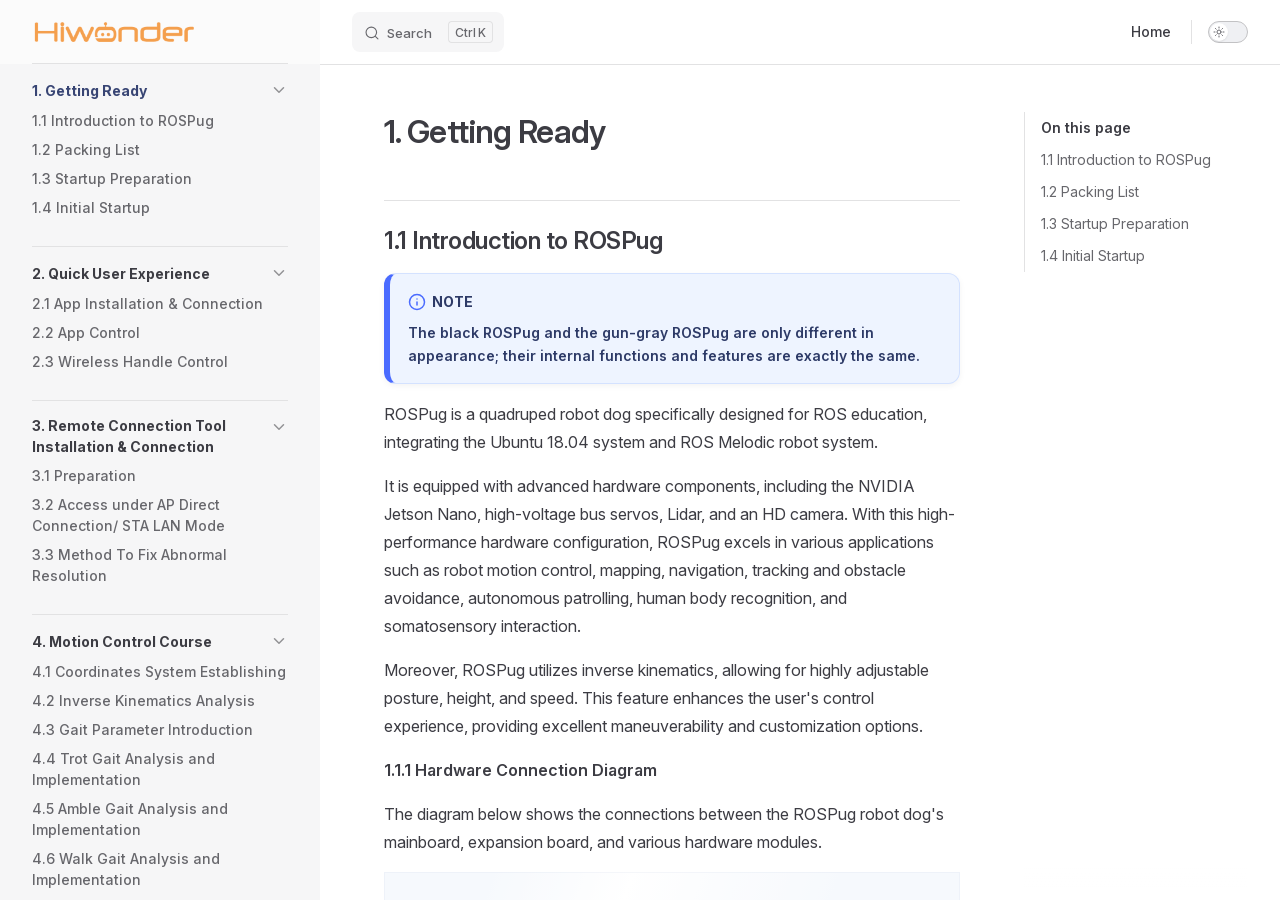
==== commit 2c3df959: "内容修改" ====
--- a/projects/ROSPug/en/latest/index.html
+++ b/projects/ROSPug/en/latest/index.html
@@ -4,14 +4,14 @@
     <meta charset="utf-8">
     <meta name="viewport" content="width=device-width,initial-scale=1">
     <title>ROSPug Documentation</title>
-    <meta name="description" content="ROSPug robot documentation">
+    <meta name="description" content="ROSPug documentation">
     <meta name="generator" content="VitePress v1.6.4">
     <link rel="preload stylesheet" href="/projects/ROSPug/en/latest/assets/style.uKznxI3w.css" as="style">
     <link rel="preload stylesheet" href="/projects/ROSPug/en/latest/vp-icons.css" as="style">
     
-    <script type="module" src="/projects/ROSPug/en/latest/assets/app.DJUYdShB.js"></script>
+    <script type="module" src="/projects/ROSPug/en/latest/assets/app.Ce8a2sbS.js"></script>
     <link rel="preload" href="/projects/ROSPug/en/latest/assets/inter-roman-latin.Di8DUHzh.woff2" as="font" type="font/woff2" crossorigin="">
-    <link rel="modulepreload" href="/projects/ROSPug/en/latest/assets/chunks/theme.GVGNWEuz.js">
+    <link rel="modulepreload" href="/projects/ROSPug/en/latest/assets/chunks/theme.UGiNyXBO.js">
     <link rel="modulepreload" href="/projects/ROSPug/en/latest/assets/chunks/framework.e_ysbW9u.js">
     <link rel="modulepreload" href="/projects/ROSPug/en/latest/assets/index.md.CxoIBcHb.lean.js">
     <link rel="icon" href="/projects/ROSPug/en/latest/favicon.ico">
@@ -20,7 +20,7 @@
   </head>
   <body>
     <div id="app"><!--[--><div class="page-redirect" style="text-align:center;padding:100px 20px;"><p>Redirecting to content page...</p><p><a href="/projects/ROSPug/en/latest/docs/1.Getting_ready.html" target="_self">If you are not redirected automatically, click here</a></p></div><!--[--><!----><!--]--><!----><!--]--></div>
-    <script>window.__VP_HASH_MAP__=JSON.parse("{\"docs_1.getting_ready.md\":\"XjOjLeAv\",\"docs_10.ros_deep_learning_course.md\":\"CDQgjzX-\",\"docs_2.quick_user_exprience.md\":\"B8cFp2_o\",\"docs_3.remote_connection_tool_installation_connection.md\":\"BbMWv1HI\",\"docs_4.motion_control_course.md\":\"DzGS1ZVx\",\"docs_5.action_editing_course.md\":\"C7wgN62n\",\"docs_6.simulation_course.md\":\"7kHTTEt1\",\"docs_7.ros_opencv_vision_projects.md\":\"BIR3C5j8\",\"docs_8.lidar_course.md\":\"C2M3HrAe\",\"docs_9.slam_mapping_autonomous_navigation_course.md\":\"CsUfmh7W\",\"docs_appendix.md\":\"BO8wof5S\",\"docs_index.md\":\"eUHsrDk5\",\"index.md\":\"CxoIBcHb\"}");window.__VP_SITE_DATA__=JSON.parse("{\"lang\":\"en-US\",\"dir\":\"ltr\",\"title\":\"ROSPug Documentation\",\"description\":\"ROSPug robot documentation\",\"base\":\"/projects/ROSPug/en/latest/\",\"head\":[],\"router\":{\"prefetchLinks\":true},\"appearance\":true,\"themeConfig\":{\"siteTitle\":false,\"logo\":\"/e-logo.png\",\"outline\":[2,3],\"search\":{\"provider\":\"local\",\"options\":{\"translations\":{\"button\":{\"buttonText\":\"Search\",\"buttonAriaLabel\":\"Search\"},\"modal\":{\"searchBox\":{\"resetButtonTitle\":\"Clear search query\",\"resetButtonAriaLabel\":\"Clear search query\",\"cancelButtonText\":\"Cancel\",\"cancelButtonAriaLabel\":\"Cancel\"},\"startScreen\":{\"recentSearchTitle\":\"Recent Searches\",\"noRecentSearchText\":\"No recent searches\",\"suggestedQueryTitle\":\"Suggested Queries\"},\"noResultsScreen\":{\"noResultsText\":\"No results found for\",\"suggestedQueryText\":\"You can try searching for\",\"reportMissingResultsText\":\"Have any queries?\",\"reportMissingResultsLinkText\":\"Report here\"},\"footer\":{\"selectText\":\"to select\",\"navigateText\":\"to navigate\",\"closeText\":\"to close\"}}}}},\"nav\":[{\"text\":\"Home\",\"link\":\"https://www.hiwonder.net/\",\"target\":\"_self\"}],\"sidebar\":[{\"text\":\"1. Getting Ready\",\"link\":\"/docs/1.Getting_ready.html\",\"collapsed\":false,\"items\":[{\"text\":\"1.1 Introduction to ROSPug\",\"link\":\"/docs/1.Getting_ready.html#_1-1-introduction-to-rospug\"},{\"text\":\"1.2 Packing List\",\"link\":\"/docs/1.Getting_ready.html#_1-2-packing-list\"},{\"text\":\"1.3 Startup Preparation\",\"link\":\"/docs/1.Getting_ready.html#_1-3-startup-preparation\"},{\"text\":\"1.4 Initial Startup\",\"link\":\"/docs/1.Getting_ready.html#_1-4-initial-startup\"}]},{\"text\":\"2. Quick User Experience\",\"link\":\"/docs/2.Quick_User_Exprience.html\",\"collapsed\":false,\"items\":[{\"text\":\"2.1 App Installation & Connection\",\"link\":\"/docs/2.Quick_User_Exprience.html#_2-1-app-installation-connection\"},{\"text\":\"2.2 App Control\",\"link\":\"/docs/2.Quick_User_Exprience.html#_2-2-app-control\"},{\"text\":\"2.3 Wireless Handle Control\",\"link\":\"/docs/2.Quick_User_Exprience.html#_2-3-wireless-handle-control\"}]},{\"text\":\"3. Remote Connection Tool Installation & Connection\",\"link\":\"/docs/3.Remote_Connection_Tool_Installation_Connection.html\",\"collapsed\":false,\"items\":[{\"text\":\"3.1 Preparation\",\"link\":\"/docs/3.Remote_Connection_Tool_Installation_Connection.html#_3-1-preparation\"},{\"text\":\"3.2 Access under AP Direct Connection/ STA LAN Mode\",\"link\":\"/docs/3.Remote_Connection_Tool_Installation_Connection.html#_3-2-access-under-ap-direct-connection-sta-lan-mode\"},{\"text\":\"3.3 Method To Fix Abnormal Resolution\",\"link\":\"/docs/3.Remote_Connection_Tool_Installation_Connection.html#_3-3-method-to-fix-abnormal-resolution\"}]},{\"text\":\"4. Motion Control Course\",\"link\":\"/docs/4.Motion_Control_Course.html\",\"collapsed\":false,\"items\":[{\"text\":\"4.1 Coordinates System Establishing\",\"link\":\"/docs/4.Motion_Control_Course.html#_4-1-coordinates-system-establishing\"},{\"text\":\"4.2 Inverse Kinematics Analysis\",\"link\":\"/docs/4.Motion_Control_Course.html#_4-2-inverse-kinematics-analysis\"},{\"text\":\"4.3 Gait Parameter Introduction\",\"link\":\"/docs/4.Motion_Control_Course.html#_4-3-gait-parameter-introduction\"},{\"text\":\"4.4 Trot Gait Analysis and Implementation\",\"link\":\"/docs/4.Motion_Control_Course.html#_4-4-trot-gait-analysis-and-implementation\"},{\"text\":\"4.5 Amble Gait Analysis and Implementation\",\"link\":\"/docs/4.Motion_Control_Course.html#_4-5-amble-gait-analysis-and-implementation\"},{\"text\":\"4.6 Walk Gait Analysis and Implementation\",\"link\":\"/docs/4.Motion_Control_Course.html#_4-6-walk-gait-analysis-and-implementation\"},{\"text\":\"4.7 Stepping in Place under Trot Gait\",\"link\":\"/docs/4.Motion_Control_Course.html#_4-7-stepping-in-place-under-trot-gait\"},{\"text\":\"4.8 Turning under Trot Gait\",\"link\":\"/docs/4.Motion_Control_Course.html#_4-8-turning-under-trot-gait\"},{\"text\":\"4.9 Explanation of Pose (Static) Parameters\",\"link\":\"/docs/4.Motion_Control_Course.html#_4-9-explanation-of-pose-static-parameters\"},{\"text\":\"4.10 Robot Horizontal Movement\",\"link\":\"/docs/4.Motion_Control_Course.html#_4-10-robot-horizontal-movement\"},{\"text\":\"4.11 Omnidirectional Movement\",\"link\":\"/docs/4.Motion_Control_Course.html#_4-11-omnidirectional-movement\"},{\"text\":\"4.12 Speed Adjustment\",\"link\":\"/docs/4.Motion_Control_Course.html#_4-12-speed-adjustment\"},{\"text\":\"4.13 Height Adjustment\",\"link\":\"/docs/4.Motion_Control_Course.html#_4-13-height-adjustment\"},{\"text\":\"4.14 Center of Gravity Adjustment\",\"link\":\"/docs/4.Motion_Control_Course.html#_4-14-center-of-gravity-adjustment\"},{\"text\":\"4.15 Twisting\",\"link\":\"/docs/4.Motion_Control_Course.html#_4-15-twisting\"},{\"text\":\"4.16 IMU Calibration\",\"link\":\"/docs/4.Motion_Control_Course.html#_4-16-imu-calibration\"},{\"text\":\"4.17 ROS Robot Pose Detection\",\"link\":\"/docs/4.Motion_Control_Course.html#_4-17-ros-robot-pose-detection\"},{\"text\":\"4.18 ROS Robot Pose Self-Balancing\",\"link\":\"/docs/4.Motion_Control_Course.html#_4-18-ros-robot-pose-self-balancing\"},{\"text\":\"4.19 Wireless Handle Control\",\"link\":\"/docs/4.Motion_Control_Course.html#_4-19-wireless-handle-control\"}]},{\"text\":\"5. Action Editing Course\",\"link\":\"/docs/5.Action_Editing_Course.html\",\"collapsed\":false,\"items\":[{\"text\":\"5.1 Introduction to PC Software\",\"link\":\"/docs/5.Action_Editing_Course.html#_5-1-introduction-to-pc-software\"},{\"text\":\"5.2 Action Editing\",\"link\":\"/docs/5.Action_Editing_Course.html#_5-2-action-editing\"},{\"text\":\"5.3 Import And Export Action\",\"link\":\"/docs/5.Action_Editing_Course.html#_5-3-import-and-export-action\"},{\"text\":\"5.4 APP Custom Control\",\"link\":\"/docs/5.Action_Editing_Course.html#_5-4-app-custom-control\"}]},{\"text\":\"6. Simulation Course\",\"link\":\"/docs/6.Simulation_Course.html\",\"collapsed\":false,\"items\":[{\"text\":\"6.1 URDF Model Introduction\",\"link\":\"/docs/6.Simulation_Course.html#_6-1-urdf-model-introduction\"},{\"text\":\"6.2 ROSPug URDF Model Introduction\",\"link\":\"/docs/6.Simulation_Course.html#_6-2-rospug-urdf-model-introduction\"},{\"text\":\"6.3 Gazebo Introduction\",\"link\":\"/docs/6.Simulation_Course.html#_6-3-gazebo-introduction\"},{\"text\":\"6.4 Gazebo Simulation & Motion Planning\",\"link\":\"/docs/6.Simulation_Course.html#_6-4-gazebo-simulation-motion-planning\"}]},{\"text\":\"7. ROS+OpenCV Vision Projects\",\"link\":\"/docs/7.ROS+OpenCV_Vision_Projects.html\",\"collapsed\":false,\"items\":[{\"text\":\"7.1 Color Threshold Adjustment\",\"link\":\"/docs/7.ROS+OpenCV_Vision_Projects.html#_7-1-color-threshold-adjustment\"},{\"text\":\"7.2 Color Recognition\",\"link\":\"/docs/7.ROS+OpenCV_Vision_Projects.html#_7-2-color-recognition\"},{\"text\":\"7.3 Color Localization & Tracking\",\"link\":\"/docs/7.ROS+OpenCV_Vision_Projects.html#_7-3-color-localization-tracking\"},{\"text\":\"7.4 KCF Target Tracking\",\"link\":\"/docs/7.ROS+OpenCV_Vision_Projects.html#_7-4-kcf-target-tracking\"},{\"text\":\"7.5 Autonomous Line Following\",\"link\":\"/docs/7.ROS+OpenCV_Vision_Projects.html#_7-5-autonomous-line-following\"},{\"text\":\"7.6 Autonomous Ball Shooting\",\"link\":\"/docs/7.ROS+OpenCV_Vision_Projects.html#_7-6-autonomous-ball-shooting\"}]},{\"text\":\"8. Lidar Course\",\"link\":\"/docs/8.Lidar_Course.html\",\"collapsed\":false,\"items\":[{\"text\":\"8.1 Lidar Introduction\",\"link\":\"/docs/8.Lidar_Course.html#_8-1-lidar-introduction\"},{\"text\":\"8.2 Lidar Ranging Principle\",\"link\":\"/docs/8.Lidar_Course.html#_8-2-lidar-ranging-principle\"},{\"text\":\"8.3 Lidar Obstacle Avoidance\",\"link\":\"/docs/8.Lidar_Course.html#_8-3-lidar-obstacle-avoidance\"},{\"text\":\"8.4 Lidar Following\",\"link\":\"/docs/8.Lidar_Course.html#_8-4-lidar-following\"},{\"text\":\"8.5 Lidar Guarding\",\"link\":\"/docs/8.Lidar_Course.html#_8-5-lidar-guarding\"},{\"text\":\"8.6 Introduction to Odometry and Implementing Odometry with Lidar\",\"link\":\"/docs/8.Lidar_Course.html#_8-6-introduction-to-odometry-and-implementing-odometry-with-lidar\"}]},{\"text\":\"9. SLAM Mapping & Autonomous Navigation Course\",\"link\":\"/docs/9.SLAM_Mapping&Autonomous_Navigation_Course.html\",\"collapsed\":false,\"items\":[{\"text\":\"9.1 SLAM Mapping Working Principle\",\"link\":\"/docs/9.SLAM_Mapping&Autonomous_Navigation_Course.html#_9-1-slam-mapping-working-principle\"},{\"text\":\"9.2 Gmapping Mapping\",\"link\":\"/docs/9.SLAM_Mapping&Autonomous_Navigation_Course.html#_9-2-gmapping-mapping\"},{\"text\":\"9.3 AMCL Adaptive Monte Carlo Positioning\",\"link\":\"/docs/9.SLAM_Mapping&Autonomous_Navigation_Course.html#_9-3-amcl-adaptive-monte-carlo-positioning\"},{\"text\":\"9.4 ROS Robot Autonomous Navigation\",\"link\":\"/docs/9.SLAM_Mapping&Autonomous_Navigation_Course.html#_9-4-ros-robot-autonomous-navigation\"},{\"text\":\"9.5 TEB & DWA Path Planning\",\"link\":\"/docs/9.SLAM_Mapping&Autonomous_Navigation_Course.html#_9-5-teb-dwa-path-planning\"},{\"text\":\"9.6 Lidar Multi-Point Navigation & Obstacle Avoidance\",\"link\":\"/docs/9.SLAM_Mapping&Autonomous_Navigation_Course.html#_9-6-lidar-multi-point-navigation-obstacle-avoidance\"},{\"text\":\"9.7 App Mapping & Navigation\",\"link\":\"/docs/9.SLAM_Mapping&Autonomous_Navigation_Course.html#_9-7-app-mapping-navigation\"}]},{\"text\":\"10. ROS + Deep Learning Course\",\"link\":\"/docs/10.ROS+Deep_Learning_Course.html\",\"collapsed\":false,\"items\":[{\"text\":\"10.1 Introduction to Machine Learning\",\"link\":\"/docs/10.ROS+Deep_Learning_Course.html#_10-1-introduction-to-machine-learning\"},{\"text\":\"10.2 MediaPipe Recognition & Detection\",\"link\":\"/docs/10.ROS+Deep_Learning_Course.html#_10-2-mediapipe-recognition-detection\"},{\"text\":\"10.3 Fingertip & Pose Control\",\"link\":\"/docs/10.ROS+Deep_Learning_Course.html#_10-3-fingertip-pose-control\"},{\"text\":\"10.4 Introduction to Yolov5 Model Structure and Working Procedure\",\"link\":\"/docs/10.ROS+Deep_Learning_Course.html#_10-4-introduction-to-yolov5-model-structure-and-working-procedure\"},{\"text\":\"10.5 Yolov5 Model Training\",\"link\":\"/docs/10.ROS+Deep_Learning_Course.html#_10-5-yolov5-model-training\"},{\"text\":\"10.6 GPU and TensorRT Acceleration\",\"link\":\"/docs/10.ROS+Deep_Learning_Course.html#_10-6-gpu-and-tensorrt-acceleration\"},{\"text\":\"10.7 Target Detection Using TensorRT\",\"link\":\"/docs/10.ROS+Deep_Learning_Course.html#_10-7-target-detection-using-tensorrt\"}]},{\"text\":\"Appendix\",\"link\":\"/docs/Appendix.html\",\"collapsed\":false,\"items\":[]}]},\"locales\":{},\"scrollOffset\":134,\"cleanUrls\":false}");</script>
+    <script>window.__VP_HASH_MAP__=JSON.parse("{\"docs_1.getting_ready.md\":\"XjOjLeAv\",\"docs_10.ros_deep_learning_course.md\":\"CDQgjzX-\",\"docs_2.quick_user_exprience.md\":\"B8cFp2_o\",\"docs_3.remote_connection_tool_installation_connection.md\":\"BbMWv1HI\",\"docs_4.motion_control_course.md\":\"DzGS1ZVx\",\"docs_5.action_editing_course.md\":\"C7wgN62n\",\"docs_6.simulation_course.md\":\"7kHTTEt1\",\"docs_7.ros_opencv_vision_projects.md\":\"BIR3C5j8\",\"docs_8.lidar_course.md\":\"C2M3HrAe\",\"docs_9.slam_mapping_autonomous_navigation_course.md\":\"CsUfmh7W\",\"docs_appendix.md\":\"9LnuSADh\",\"docs_index.md\":\"eUHsrDk5\",\"index.md\":\"CxoIBcHb\"}");window.__VP_SITE_DATA__=JSON.parse("{\"lang\":\"en-US\",\"dir\":\"ltr\",\"title\":\"ROSPug Documentation\",\"description\":\"ROSPug documentation\",\"base\":\"/projects/ROSPug/en/latest/\",\"head\":[],\"router\":{\"prefetchLinks\":true},\"appearance\":true,\"themeConfig\":{\"siteTitle\":false,\"logo\":\"/e-logo.png\",\"outline\":[2,3],\"search\":{\"provider\":\"local\",\"options\":{\"translations\":{\"button\":{\"buttonText\":\"Search\",\"buttonAriaLabel\":\"Search\"},\"modal\":{\"searchBox\":{\"resetButtonTitle\":\"Clear search query\",\"resetButtonAriaLabel\":\"Clear search query\",\"cancelButtonText\":\"Cancel\",\"cancelButtonAriaLabel\":\"Cancel\"},\"startScreen\":{\"recentSearchTitle\":\"Recent Searches\",\"noRecentSearchText\":\"No recent searches\",\"suggestedQueryTitle\":\"Suggested Queries\"},\"noResultsScreen\":{\"noResultsText\":\"No results found for\",\"suggestedQueryText\":\"You can try searching for\",\"reportMissingResultsText\":\"Have any queries?\",\"reportMissingResultsLinkText\":\"Report here\"},\"footer\":{\"selectText\":\"to select\",\"navigateText\":\"to navigate\",\"closeText\":\"to close\"}}}}},\"nav\":[{\"text\":\"Home\",\"link\":\"https://www.hiwonder.net/\",\"target\":\"_self\"}],\"sidebar\":[{\"text\":\"1. Getting Ready\",\"link\":\"/docs/1.Getting_ready.html\",\"collapsed\":false,\"items\":[{\"text\":\"1.1 Introduction to ROSPug\",\"link\":\"/docs/1.Getting_ready.html#_1-1-introduction-to-rospug\"},{\"text\":\"1.2 Packing List\",\"link\":\"/docs/1.Getting_ready.html#_1-2-packing-list\"},{\"text\":\"1.3 Startup Preparation\",\"link\":\"/docs/1.Getting_ready.html#_1-3-startup-preparation\"},{\"text\":\"1.4 Initial Startup\",\"link\":\"/docs/1.Getting_ready.html#_1-4-initial-startup\"}]},{\"text\":\"2. Quick User Experience\",\"link\":\"/docs/2.Quick_User_Exprience.html\",\"collapsed\":false,\"items\":[{\"text\":\"2.1 App Installation & Connection\",\"link\":\"/docs/2.Quick_User_Exprience.html#_2-1-app-installation-connection\"},{\"text\":\"2.2 App Control\",\"link\":\"/docs/2.Quick_User_Exprience.html#_2-2-app-control\"},{\"text\":\"2.3 Wireless Handle Control\",\"link\":\"/docs/2.Quick_User_Exprience.html#_2-3-wireless-handle-control\"}]},{\"text\":\"3. Remote Connection Tool Installation & Connection\",\"link\":\"/docs/3.Remote_Connection_Tool_Installation_Connection.html\",\"collapsed\":false,\"items\":[{\"text\":\"3.1 Preparation\",\"link\":\"/docs/3.Remote_Connection_Tool_Installation_Connection.html#_3-1-preparation\"},{\"text\":\"3.2 Access under AP Direct Connection/ STA LAN Mode\",\"link\":\"/docs/3.Remote_Connection_Tool_Installation_Connection.html#_3-2-access-under-ap-direct-connection-sta-lan-mode\"},{\"text\":\"3.3 Method To Fix Abnormal Resolution\",\"link\":\"/docs/3.Remote_Connection_Tool_Installation_Connection.html#_3-3-method-to-fix-abnormal-resolution\"}]},{\"text\":\"4. Motion Control Course\",\"link\":\"/docs/4.Motion_Control_Course.html\",\"collapsed\":false,\"items\":[{\"text\":\"4.1 Coordinates System Establishing\",\"link\":\"/docs/4.Motion_Control_Course.html#_4-1-coordinates-system-establishing\"},{\"text\":\"4.2 Inverse Kinematics Analysis\",\"link\":\"/docs/4.Motion_Control_Course.html#_4-2-inverse-kinematics-analysis\"},{\"text\":\"4.3 Gait Parameter Introduction\",\"link\":\"/docs/4.Motion_Control_Course.html#_4-3-gait-parameter-introduction\"},{\"text\":\"4.4 Trot Gait Analysis and Implementation\",\"link\":\"/docs/4.Motion_Control_Course.html#_4-4-trot-gait-analysis-and-implementation\"},{\"text\":\"4.5 Amble Gait Analysis and Implementation\",\"link\":\"/docs/4.Motion_Control_Course.html#_4-5-amble-gait-analysis-and-implementation\"},{\"text\":\"4.6 Walk Gait Analysis and Implementation\",\"link\":\"/docs/4.Motion_Control_Course.html#_4-6-walk-gait-analysis-and-implementation\"},{\"text\":\"4.7 Stepping in Place under Trot Gait\",\"link\":\"/docs/4.Motion_Control_Course.html#_4-7-stepping-in-place-under-trot-gait\"},{\"text\":\"4.8 Turning under Trot Gait\",\"link\":\"/docs/4.Motion_Control_Course.html#_4-8-turning-under-trot-gait\"},{\"text\":\"4.9 Explanation of Pose (Static) Parameters\",\"link\":\"/docs/4.Motion_Control_Course.html#_4-9-explanation-of-pose-static-parameters\"},{\"text\":\"4.10 Robot Horizontal Movement\",\"link\":\"/docs/4.Motion_Control_Course.html#_4-10-robot-horizontal-movement\"},{\"text\":\"4.11 Omnidirectional Movement\",\"link\":\"/docs/4.Motion_Control_Course.html#_4-11-omnidirectional-movement\"},{\"text\":\"4.12 Speed Adjustment\",\"link\":\"/docs/4.Motion_Control_Course.html#_4-12-speed-adjustment\"},{\"text\":\"4.13 Height Adjustment\",\"link\":\"/docs/4.Motion_Control_Course.html#_4-13-height-adjustment\"},{\"text\":\"4.14 Center of Gravity Adjustment\",\"link\":\"/docs/4.Motion_Control_Course.html#_4-14-center-of-gravity-adjustment\"},{\"text\":\"4.15 Twisting\",\"link\":\"/docs/4.Motion_Control_Course.html#_4-15-twisting\"},{\"text\":\"4.16 IMU Calibration\",\"link\":\"/docs/4.Motion_Control_Course.html#_4-16-imu-calibration\"},{\"text\":\"4.17 ROS Robot Pose Detection\",\"link\":\"/docs/4.Motion_Control_Course.html#_4-17-ros-robot-pose-detection\"},{\"text\":\"4.18 ROS Robot Pose Self-Balancing\",\"link\":\"/docs/4.Motion_Control_Course.html#_4-18-ros-robot-pose-self-balancing\"},{\"text\":\"4.19 Wireless Handle Control\",\"link\":\"/docs/4.Motion_Control_Course.html#_4-19-wireless-handle-control\"}]},{\"text\":\"5. Action Editing Course\",\"link\":\"/docs/5.Action_Editing_Course.html\",\"collapsed\":false,\"items\":[{\"text\":\"5.1 Introduction to PC Software\",\"link\":\"/docs/5.Action_Editing_Course.html#_5-1-introduction-to-pc-software\"},{\"text\":\"5.2 Action Editing\",\"link\":\"/docs/5.Action_Editing_Course.html#_5-2-action-editing\"},{\"text\":\"5.3 Import And Export Action\",\"link\":\"/docs/5.Action_Editing_Course.html#_5-3-import-and-export-action\"},{\"text\":\"5.4 APP Custom Control\",\"link\":\"/docs/5.Action_Editing_Course.html#_5-4-app-custom-control\"}]},{\"text\":\"6. Simulation Course\",\"link\":\"/docs/6.Simulation_Course.html\",\"collapsed\":false,\"items\":[{\"text\":\"6.1 URDF Model Introduction\",\"link\":\"/docs/6.Simulation_Course.html#_6-1-urdf-model-introduction\"},{\"text\":\"6.2 ROSPug URDF Model Introduction\",\"link\":\"/docs/6.Simulation_Course.html#_6-2-rospug-urdf-model-introduction\"},{\"text\":\"6.3 Gazebo Introduction\",\"link\":\"/docs/6.Simulation_Course.html#_6-3-gazebo-introduction\"},{\"text\":\"6.4 Gazebo Simulation & Motion Planning\",\"link\":\"/docs/6.Simulation_Course.html#_6-4-gazebo-simulation-motion-planning\"}]},{\"text\":\"7. ROS+OpenCV Vision Projects\",\"link\":\"/docs/7.ROS+OpenCV_Vision_Projects.html\",\"collapsed\":false,\"items\":[{\"text\":\"7.1 Color Threshold Adjustment\",\"link\":\"/docs/7.ROS+OpenCV_Vision_Projects.html#_7-1-color-threshold-adjustment\"},{\"text\":\"7.2 Color Recognition\",\"link\":\"/docs/7.ROS+OpenCV_Vision_Projects.html#_7-2-color-recognition\"},{\"text\":\"7.3 Color Localization & Tracking\",\"link\":\"/docs/7.ROS+OpenCV_Vision_Projects.html#_7-3-color-localization-tracking\"},{\"text\":\"7.4 KCF Target Tracking\",\"link\":\"/docs/7.ROS+OpenCV_Vision_Projects.html#_7-4-kcf-target-tracking\"},{\"text\":\"7.5 Autonomous Line Following\",\"link\":\"/docs/7.ROS+OpenCV_Vision_Projects.html#_7-5-autonomous-line-following\"},{\"text\":\"7.6 Autonomous Ball Shooting\",\"link\":\"/docs/7.ROS+OpenCV_Vision_Projects.html#_7-6-autonomous-ball-shooting\"}]},{\"text\":\"8. Lidar Course\",\"link\":\"/docs/8.Lidar_Course.html\",\"collapsed\":false,\"items\":[{\"text\":\"8.1 Lidar Introduction\",\"link\":\"/docs/8.Lidar_Course.html#_8-1-lidar-introduction\"},{\"text\":\"8.2 Lidar Ranging Principle\",\"link\":\"/docs/8.Lidar_Course.html#_8-2-lidar-ranging-principle\"},{\"text\":\"8.3 Lidar Obstacle Avoidance\",\"link\":\"/docs/8.Lidar_Course.html#_8-3-lidar-obstacle-avoidance\"},{\"text\":\"8.4 Lidar Following\",\"link\":\"/docs/8.Lidar_Course.html#_8-4-lidar-following\"},{\"text\":\"8.5 Lidar Guarding\",\"link\":\"/docs/8.Lidar_Course.html#_8-5-lidar-guarding\"},{\"text\":\"8.6 Introduction to Odometry and Implementing Odometry with Lidar\",\"link\":\"/docs/8.Lidar_Course.html#_8-6-introduction-to-odometry-and-implementing-odometry-with-lidar\"}]},{\"text\":\"9. SLAM Mapping & Autonomous Navigation Course\",\"link\":\"/docs/9.SLAM_Mapping&Autonomous_Navigation_Course.html\",\"collapsed\":false,\"items\":[{\"text\":\"9.1 SLAM Mapping Working Principle\",\"link\":\"/docs/9.SLAM_Mapping&Autonomous_Navigation_Course.html#_9-1-slam-mapping-working-principle\"},{\"text\":\"9.2 Gmapping Mapping\",\"link\":\"/docs/9.SLAM_Mapping&Autonomous_Navigation_Course.html#_9-2-gmapping-mapping\"},{\"text\":\"9.3 AMCL Adaptive Monte Carlo Positioning\",\"link\":\"/docs/9.SLAM_Mapping&Autonomous_Navigation_Course.html#_9-3-amcl-adaptive-monte-carlo-positioning\"},{\"text\":\"9.4 ROS Robot Autonomous Navigation\",\"link\":\"/docs/9.SLAM_Mapping&Autonomous_Navigation_Course.html#_9-4-ros-robot-autonomous-navigation\"},{\"text\":\"9.5 TEB & DWA Path Planning\",\"link\":\"/docs/9.SLAM_Mapping&Autonomous_Navigation_Course.html#_9-5-teb-dwa-path-planning\"},{\"text\":\"9.6 Lidar Multi-Point Navigation & Obstacle Avoidance\",\"link\":\"/docs/9.SLAM_Mapping&Autonomous_Navigation_Course.html#_9-6-lidar-multi-point-navigation-obstacle-avoidance\"},{\"text\":\"9.7 App Mapping & Navigation\",\"link\":\"/docs/9.SLAM_Mapping&Autonomous_Navigation_Course.html#_9-7-app-mapping-navigation\"}]},{\"text\":\"10. ROS + Deep Learning Course\",\"link\":\"/docs/10.ROS+Deep_Learning_Course.html\",\"collapsed\":false,\"items\":[{\"text\":\"10.1 Introduction to Machine Learning\",\"link\":\"/docs/10.ROS+Deep_Learning_Course.html#_10-1-introduction-to-machine-learning\"},{\"text\":\"10.2 MediaPipe Recognition & Detection\",\"link\":\"/docs/10.ROS+Deep_Learning_Course.html#_10-2-mediapipe-recognition-detection\"},{\"text\":\"10.3 Fingertip & Pose Control\",\"link\":\"/docs/10.ROS+Deep_Learning_Course.html#_10-3-fingertip-pose-control\"},{\"text\":\"10.4 Introduction to Yolov5 Model Structure and Working Procedure\",\"link\":\"/docs/10.ROS+Deep_Learning_Course.html#_10-4-introduction-to-yolov5-model-structure-and-working-procedure\"},{\"text\":\"10.5 Yolov5 Model Training\",\"link\":\"/docs/10.ROS+Deep_Learning_Course.html#_10-5-yolov5-model-training\"},{\"text\":\"10.6 GPU and TensorRT Acceleration\",\"link\":\"/docs/10.ROS+Deep_Learning_Course.html#_10-6-gpu-and-tensorrt-acceleration\"},{\"text\":\"10.7 Target Detection Using TensorRT\",\"link\":\"/docs/10.ROS+Deep_Learning_Course.html#_10-7-target-detection-using-tensorrt\"}]},{\"text\":\"Appendix\",\"link\":\"/docs/Appendix.html\",\"collapsed\":false,\"items\":[]}]},\"locales\":{},\"scrollOffset\":134,\"cleanUrls\":false}");</script>
     
   </body>
 </html>
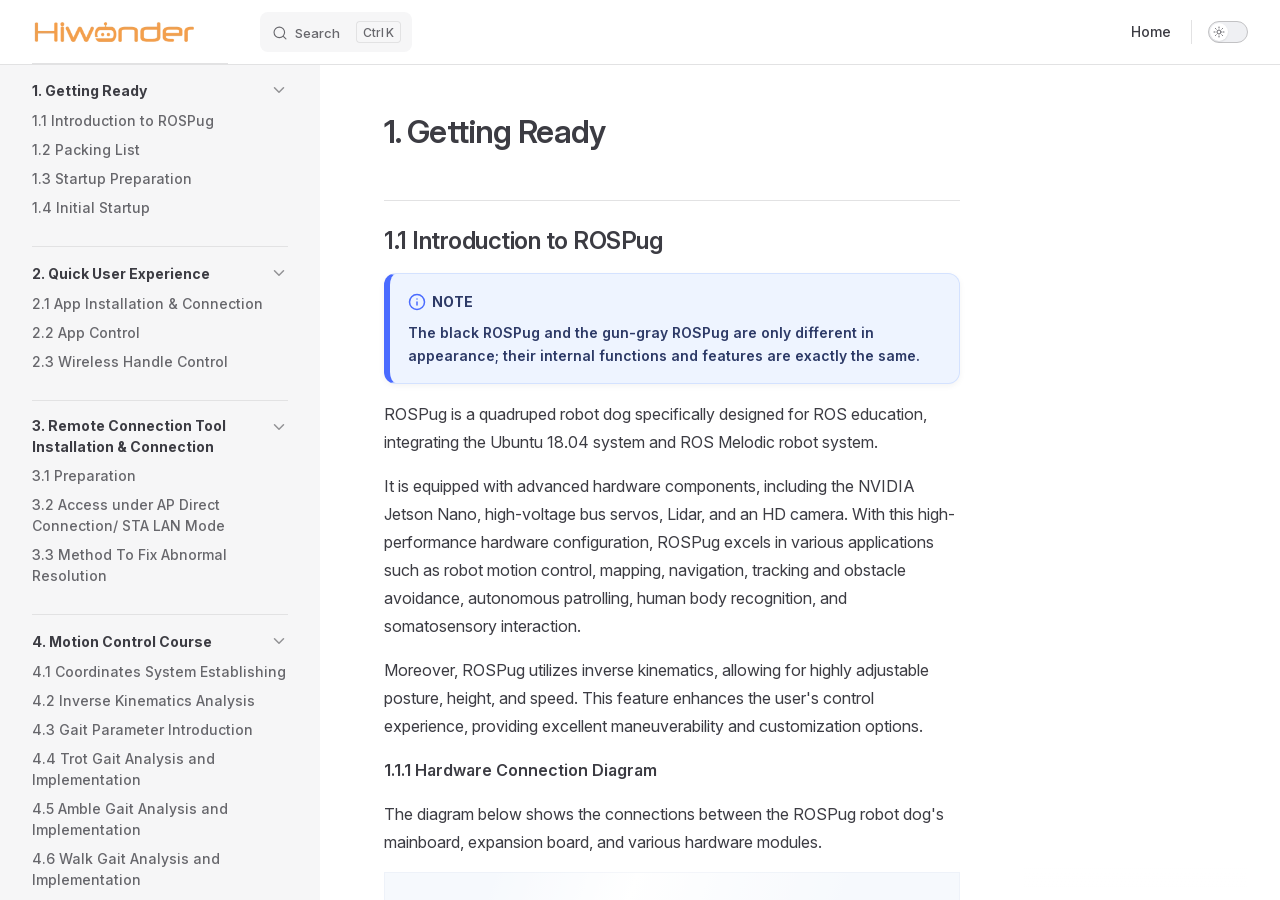
==== commit dd0ccffb: "内容修改" ====
--- a/projects/ROSPug/en/latest/index.html
+++ b/projects/ROSPug/en/latest/index.html
@@ -20,7 +20,7 @@
   </head>
   <body>
     <div id="app"><!--[--><div class="page-redirect" style="text-align:center;padding:100px 20px;"><p>Redirecting to content page...</p><p><a href="/projects/ROSPug/en/latest/docs/1.Getting_ready.html" target="_self">If you are not redirected automatically, click here</a></p></div><!--[--><!----><!--]--><!----><!--]--></div>
-    <script>window.__VP_HASH_MAP__=JSON.parse("{\"docs_1.getting_ready.md\":\"XjOjLeAv\",\"docs_10.ros_deep_learning_course.md\":\"CDQgjzX-\",\"docs_2.quick_user_exprience.md\":\"B8cFp2_o\",\"docs_3.remote_connection_tool_installation_connection.md\":\"BbMWv1HI\",\"docs_4.motion_control_course.md\":\"DzGS1ZVx\",\"docs_5.action_editing_course.md\":\"C7wgN62n\",\"docs_6.simulation_course.md\":\"7kHTTEt1\",\"docs_7.ros_opencv_vision_projects.md\":\"BIR3C5j8\",\"docs_8.lidar_course.md\":\"C2M3HrAe\",\"docs_9.slam_mapping_autonomous_navigation_course.md\":\"CsUfmh7W\",\"docs_appendix.md\":\"9LnuSADh\",\"docs_index.md\":\"eUHsrDk5\",\"index.md\":\"CxoIBcHb\"}");window.__VP_SITE_DATA__=JSON.parse("{\"lang\":\"en-US\",\"dir\":\"ltr\",\"title\":\"ROSPug Documentation\",\"description\":\"ROSPug documentation\",\"base\":\"/projects/ROSPug/en/latest/\",\"head\":[],\"router\":{\"prefetchLinks\":true},\"appearance\":true,\"themeConfig\":{\"siteTitle\":false,\"logo\":\"/e-logo.png\",\"outline\":[2,3],\"search\":{\"provider\":\"local\",\"options\":{\"translations\":{\"button\":{\"buttonText\":\"Search\",\"buttonAriaLabel\":\"Search\"},\"modal\":{\"searchBox\":{\"resetButtonTitle\":\"Clear search query\",\"resetButtonAriaLabel\":\"Clear search query\",\"cancelButtonText\":\"Cancel\",\"cancelButtonAriaLabel\":\"Cancel\"},\"startScreen\":{\"recentSearchTitle\":\"Recent Searches\",\"noRecentSearchText\":\"No recent searches\",\"suggestedQueryTitle\":\"Suggested Queries\"},\"noResultsScreen\":{\"noResultsText\":\"No results found for\",\"suggestedQueryText\":\"You can try searching for\",\"reportMissingResultsText\":\"Have any queries?\",\"reportMissingResultsLinkText\":\"Report here\"},\"footer\":{\"selectText\":\"to select\",\"navigateText\":\"to navigate\",\"closeText\":\"to close\"}}}}},\"nav\":[{\"text\":\"Home\",\"link\":\"https://www.hiwonder.net/\",\"target\":\"_self\"}],\"sidebar\":[{\"text\":\"1. Getting Ready\",\"link\":\"/docs/1.Getting_ready.html\",\"collapsed\":false,\"items\":[{\"text\":\"1.1 Introduction to ROSPug\",\"link\":\"/docs/1.Getting_ready.html#_1-1-introduction-to-rospug\"},{\"text\":\"1.2 Packing List\",\"link\":\"/docs/1.Getting_ready.html#_1-2-packing-list\"},{\"text\":\"1.3 Startup Preparation\",\"link\":\"/docs/1.Getting_ready.html#_1-3-startup-preparation\"},{\"text\":\"1.4 Initial Startup\",\"link\":\"/docs/1.Getting_ready.html#_1-4-initial-startup\"}]},{\"text\":\"2. Quick User Experience\",\"link\":\"/docs/2.Quick_User_Exprience.html\",\"collapsed\":false,\"items\":[{\"text\":\"2.1 App Installation & Connection\",\"link\":\"/docs/2.Quick_User_Exprience.html#_2-1-app-installation-connection\"},{\"text\":\"2.2 App Control\",\"link\":\"/docs/2.Quick_User_Exprience.html#_2-2-app-control\"},{\"text\":\"2.3 Wireless Handle Control\",\"link\":\"/docs/2.Quick_User_Exprience.html#_2-3-wireless-handle-control\"}]},{\"text\":\"3. Remote Connection Tool Installation & Connection\",\"link\":\"/docs/3.Remote_Connection_Tool_Installation_Connection.html\",\"collapsed\":false,\"items\":[{\"text\":\"3.1 Preparation\",\"link\":\"/docs/3.Remote_Connection_Tool_Installation_Connection.html#_3-1-preparation\"},{\"text\":\"3.2 Access under AP Direct Connection/ STA LAN Mode\",\"link\":\"/docs/3.Remote_Connection_Tool_Installation_Connection.html#_3-2-access-under-ap-direct-connection-sta-lan-mode\"},{\"text\":\"3.3 Method To Fix Abnormal Resolution\",\"link\":\"/docs/3.Remote_Connection_Tool_Installation_Connection.html#_3-3-method-to-fix-abnormal-resolution\"}]},{\"text\":\"4. Motion Control Course\",\"link\":\"/docs/4.Motion_Control_Course.html\",\"collapsed\":false,\"items\":[{\"text\":\"4.1 Coordinates System Establishing\",\"link\":\"/docs/4.Motion_Control_Course.html#_4-1-coordinates-system-establishing\"},{\"text\":\"4.2 Inverse Kinematics Analysis\",\"link\":\"/docs/4.Motion_Control_Course.html#_4-2-inverse-kinematics-analysis\"},{\"text\":\"4.3 Gait Parameter Introduction\",\"link\":\"/docs/4.Motion_Control_Course.html#_4-3-gait-parameter-introduction\"},{\"text\":\"4.4 Trot Gait Analysis and Implementation\",\"link\":\"/docs/4.Motion_Control_Course.html#_4-4-trot-gait-analysis-and-implementation\"},{\"text\":\"4.5 Amble Gait Analysis and Implementation\",\"link\":\"/docs/4.Motion_Control_Course.html#_4-5-amble-gait-analysis-and-implementation\"},{\"text\":\"4.6 Walk Gait Analysis and Implementation\",\"link\":\"/docs/4.Motion_Control_Course.html#_4-6-walk-gait-analysis-and-implementation\"},{\"text\":\"4.7 Stepping in Place under Trot Gait\",\"link\":\"/docs/4.Motion_Control_Course.html#_4-7-stepping-in-place-under-trot-gait\"},{\"text\":\"4.8 Turning under Trot Gait\",\"link\":\"/docs/4.Motion_Control_Course.html#_4-8-turning-under-trot-gait\"},{\"text\":\"4.9 Explanation of Pose (Static) Parameters\",\"link\":\"/docs/4.Motion_Control_Course.html#_4-9-explanation-of-pose-static-parameters\"},{\"text\":\"4.10 Robot Horizontal Movement\",\"link\":\"/docs/4.Motion_Control_Course.html#_4-10-robot-horizontal-movement\"},{\"text\":\"4.11 Omnidirectional Movement\",\"link\":\"/docs/4.Motion_Control_Course.html#_4-11-omnidirectional-movement\"},{\"text\":\"4.12 Speed Adjustment\",\"link\":\"/docs/4.Motion_Control_Course.html#_4-12-speed-adjustment\"},{\"text\":\"4.13 Height Adjustment\",\"link\":\"/docs/4.Motion_Control_Course.html#_4-13-height-adjustment\"},{\"text\":\"4.14 Center of Gravity Adjustment\",\"link\":\"/docs/4.Motion_Control_Course.html#_4-14-center-of-gravity-adjustment\"},{\"text\":\"4.15 Twisting\",\"link\":\"/docs/4.Motion_Control_Course.html#_4-15-twisting\"},{\"text\":\"4.16 IMU Calibration\",\"link\":\"/docs/4.Motion_Control_Course.html#_4-16-imu-calibration\"},{\"text\":\"4.17 ROS Robot Pose Detection\",\"link\":\"/docs/4.Motion_Control_Course.html#_4-17-ros-robot-pose-detection\"},{\"text\":\"4.18 ROS Robot Pose Self-Balancing\",\"link\":\"/docs/4.Motion_Control_Course.html#_4-18-ros-robot-pose-self-balancing\"},{\"text\":\"4.19 Wireless Handle Control\",\"link\":\"/docs/4.Motion_Control_Course.html#_4-19-wireless-handle-control\"}]},{\"text\":\"5. Action Editing Course\",\"link\":\"/docs/5.Action_Editing_Course.html\",\"collapsed\":false,\"items\":[{\"text\":\"5.1 Introduction to PC Software\",\"link\":\"/docs/5.Action_Editing_Course.html#_5-1-introduction-to-pc-software\"},{\"text\":\"5.2 Action Editing\",\"link\":\"/docs/5.Action_Editing_Course.html#_5-2-action-editing\"},{\"text\":\"5.3 Import And Export Action\",\"link\":\"/docs/5.Action_Editing_Course.html#_5-3-import-and-export-action\"},{\"text\":\"5.4 APP Custom Control\",\"link\":\"/docs/5.Action_Editing_Course.html#_5-4-app-custom-control\"}]},{\"text\":\"6. Simulation Course\",\"link\":\"/docs/6.Simulation_Course.html\",\"collapsed\":false,\"items\":[{\"text\":\"6.1 URDF Model Introduction\",\"link\":\"/docs/6.Simulation_Course.html#_6-1-urdf-model-introduction\"},{\"text\":\"6.2 ROSPug URDF Model Introduction\",\"link\":\"/docs/6.Simulation_Course.html#_6-2-rospug-urdf-model-introduction\"},{\"text\":\"6.3 Gazebo Introduction\",\"link\":\"/docs/6.Simulation_Course.html#_6-3-gazebo-introduction\"},{\"text\":\"6.4 Gazebo Simulation & Motion Planning\",\"link\":\"/docs/6.Simulation_Course.html#_6-4-gazebo-simulation-motion-planning\"}]},{\"text\":\"7. ROS+OpenCV Vision Projects\",\"link\":\"/docs/7.ROS+OpenCV_Vision_Projects.html\",\"collapsed\":false,\"items\":[{\"text\":\"7.1 Color Threshold Adjustment\",\"link\":\"/docs/7.ROS+OpenCV_Vision_Projects.html#_7-1-color-threshold-adjustment\"},{\"text\":\"7.2 Color Recognition\",\"link\":\"/docs/7.ROS+OpenCV_Vision_Projects.html#_7-2-color-recognition\"},{\"text\":\"7.3 Color Localization & Tracking\",\"link\":\"/docs/7.ROS+OpenCV_Vision_Projects.html#_7-3-color-localization-tracking\"},{\"text\":\"7.4 KCF Target Tracking\",\"link\":\"/docs/7.ROS+OpenCV_Vision_Projects.html#_7-4-kcf-target-tracking\"},{\"text\":\"7.5 Autonomous Line Following\",\"link\":\"/docs/7.ROS+OpenCV_Vision_Projects.html#_7-5-autonomous-line-following\"},{\"text\":\"7.6 Autonomous Ball Shooting\",\"link\":\"/docs/7.ROS+OpenCV_Vision_Projects.html#_7-6-autonomous-ball-shooting\"}]},{\"text\":\"8. Lidar Course\",\"link\":\"/docs/8.Lidar_Course.html\",\"collapsed\":false,\"items\":[{\"text\":\"8.1 Lidar Introduction\",\"link\":\"/docs/8.Lidar_Course.html#_8-1-lidar-introduction\"},{\"text\":\"8.2 Lidar Ranging Principle\",\"link\":\"/docs/8.Lidar_Course.html#_8-2-lidar-ranging-principle\"},{\"text\":\"8.3 Lidar Obstacle Avoidance\",\"link\":\"/docs/8.Lidar_Course.html#_8-3-lidar-obstacle-avoidance\"},{\"text\":\"8.4 Lidar Following\",\"link\":\"/docs/8.Lidar_Course.html#_8-4-lidar-following\"},{\"text\":\"8.5 Lidar Guarding\",\"link\":\"/docs/8.Lidar_Course.html#_8-5-lidar-guarding\"},{\"text\":\"8.6 Introduction to Odometry and Implementing Odometry with Lidar\",\"link\":\"/docs/8.Lidar_Course.html#_8-6-introduction-to-odometry-and-implementing-odometry-with-lidar\"}]},{\"text\":\"9. SLAM Mapping & Autonomous Navigation Course\",\"link\":\"/docs/9.SLAM_Mapping&Autonomous_Navigation_Course.html\",\"collapsed\":false,\"items\":[{\"text\":\"9.1 SLAM Mapping Working Principle\",\"link\":\"/docs/9.SLAM_Mapping&Autonomous_Navigation_Course.html#_9-1-slam-mapping-working-principle\"},{\"text\":\"9.2 Gmapping Mapping\",\"link\":\"/docs/9.SLAM_Mapping&Autonomous_Navigation_Course.html#_9-2-gmapping-mapping\"},{\"text\":\"9.3 AMCL Adaptive Monte Carlo Positioning\",\"link\":\"/docs/9.SLAM_Mapping&Autonomous_Navigation_Course.html#_9-3-amcl-adaptive-monte-carlo-positioning\"},{\"text\":\"9.4 ROS Robot Autonomous Navigation\",\"link\":\"/docs/9.SLAM_Mapping&Autonomous_Navigation_Course.html#_9-4-ros-robot-autonomous-navigation\"},{\"text\":\"9.5 TEB & DWA Path Planning\",\"link\":\"/docs/9.SLAM_Mapping&Autonomous_Navigation_Course.html#_9-5-teb-dwa-path-planning\"},{\"text\":\"9.6 Lidar Multi-Point Navigation & Obstacle Avoidance\",\"link\":\"/docs/9.SLAM_Mapping&Autonomous_Navigation_Course.html#_9-6-lidar-multi-point-navigation-obstacle-avoidance\"},{\"text\":\"9.7 App Mapping & Navigation\",\"link\":\"/docs/9.SLAM_Mapping&Autonomous_Navigation_Course.html#_9-7-app-mapping-navigation\"}]},{\"text\":\"10. ROS + Deep Learning Course\",\"link\":\"/docs/10.ROS+Deep_Learning_Course.html\",\"collapsed\":false,\"items\":[{\"text\":\"10.1 Introduction to Machine Learning\",\"link\":\"/docs/10.ROS+Deep_Learning_Course.html#_10-1-introduction-to-machine-learning\"},{\"text\":\"10.2 MediaPipe Recognition & Detection\",\"link\":\"/docs/10.ROS+Deep_Learning_Course.html#_10-2-mediapipe-recognition-detection\"},{\"text\":\"10.3 Fingertip & Pose Control\",\"link\":\"/docs/10.ROS+Deep_Learning_Course.html#_10-3-fingertip-pose-control\"},{\"text\":\"10.4 Introduction to Yolov5 Model Structure and Working Procedure\",\"link\":\"/docs/10.ROS+Deep_Learning_Course.html#_10-4-introduction-to-yolov5-model-structure-and-working-procedure\"},{\"text\":\"10.5 Yolov5 Model Training\",\"link\":\"/docs/10.ROS+Deep_Learning_Course.html#_10-5-yolov5-model-training\"},{\"text\":\"10.6 GPU and TensorRT Acceleration\",\"link\":\"/docs/10.ROS+Deep_Learning_Course.html#_10-6-gpu-and-tensorrt-acceleration\"},{\"text\":\"10.7 Target Detection Using TensorRT\",\"link\":\"/docs/10.ROS+Deep_Learning_Course.html#_10-7-target-detection-using-tensorrt\"}]},{\"text\":\"Appendix\",\"link\":\"/docs/Appendix.html\",\"collapsed\":false,\"items\":[]}]},\"locales\":{},\"scrollOffset\":134,\"cleanUrls\":false}");</script>
+    <script>window.__VP_HASH_MAP__=JSON.parse("{\"docs_1.getting_ready.md\":\"XjOjLeAv\",\"docs_10.ros_deep_learning_course.md\":\"CDQgjzX-\",\"docs_2.quick_user_exprience.md\":\"B8cFp2_o\",\"docs_3.remote_connection_tool_installation_connection.md\":\"BbMWv1HI\",\"docs_4.motion_control_course.md\":\"DzGS1ZVx\",\"docs_5.action_editing_course.md\":\"C7wgN62n\",\"docs_6.simulation_course.md\":\"7kHTTEt1\",\"docs_7.ros_opencv_vision_projects.md\":\"BIR3C5j8\",\"docs_8.lidar_course.md\":\"C2M3HrAe\",\"docs_9.slam_mapping_autonomous_navigation_course.md\":\"CsUfmh7W\",\"docs_appendix.md\":\"9LnuSADh\",\"docs_index.md\":\"eUHsrDk5\",\"index.md\":\"CxoIBcHb\"}");window.__VP_SITE_DATA__=JSON.parse("{\"lang\":\"en-US\",\"dir\":\"ltr\",\"title\":\"ROSPug Documentation\",\"description\":\"ROSPug documentation\",\"base\":\"/projects/ROSPug/en/latest/\",\"head\":[],\"router\":{\"prefetchLinks\":true},\"appearance\":true,\"themeConfig\":{\"siteTitle\":false,\"logo\":\"/e-logo.webp\",\"outline\":[2,3],\"search\":{\"provider\":\"local\",\"options\":{\"translations\":{\"button\":{\"buttonText\":\"Search\",\"buttonAriaLabel\":\"Search\"},\"modal\":{\"searchBox\":{\"resetButtonTitle\":\"Clear search query\",\"resetButtonAriaLabel\":\"Clear search query\",\"cancelButtonText\":\"Cancel\",\"cancelButtonAriaLabel\":\"Cancel\"},\"startScreen\":{\"recentSearchTitle\":\"Recent Searches\",\"noRecentSearchText\":\"No recent searches\",\"suggestedQueryTitle\":\"Suggested Queries\"},\"noResultsScreen\":{\"noResultsText\":\"No results found for\",\"suggestedQueryText\":\"You can try searching for\",\"reportMissingResultsText\":\"Have any queries?\",\"reportMissingResultsLinkText\":\"Report here\"},\"footer\":{\"selectText\":\"to select\",\"navigateText\":\"to navigate\",\"closeText\":\"to close\"}}}}},\"nav\":[{\"text\":\"Home\",\"link\":\"https://www.hiwonder.net/\",\"target\":\"_self\"}],\"sidebar\":[{\"text\":\"1. Getting Ready\",\"link\":\"/docs/1.Getting_ready.html\",\"collapsed\":false,\"items\":[{\"text\":\"1.1 Introduction to ROSPug\",\"link\":\"/docs/1.Getting_ready.html#_1-1-introduction-to-rospug\"},{\"text\":\"1.2 Packing List\",\"link\":\"/docs/1.Getting_ready.html#_1-2-packing-list\"},{\"text\":\"1.3 Startup Preparation\",\"link\":\"/docs/1.Getting_ready.html#_1-3-startup-preparation\"},{\"text\":\"1.4 Initial Startup\",\"link\":\"/docs/1.Getting_ready.html#_1-4-initial-startup\"}]},{\"text\":\"2. Quick User Experience\",\"link\":\"/docs/2.Quick_User_Exprience.html\",\"collapsed\":false,\"items\":[{\"text\":\"2.1 App Installation & Connection\",\"link\":\"/docs/2.Quick_User_Exprience.html#_2-1-app-installation-connection\"},{\"text\":\"2.2 App Control\",\"link\":\"/docs/2.Quick_User_Exprience.html#_2-2-app-control\"},{\"text\":\"2.3 Wireless Handle Control\",\"link\":\"/docs/2.Quick_User_Exprience.html#_2-3-wireless-handle-control\"}]},{\"text\":\"3. Remote Connection Tool Installation & Connection\",\"link\":\"/docs/3.Remote_Connection_Tool_Installation_Connection.html\",\"collapsed\":false,\"items\":[{\"text\":\"3.1 Preparation\",\"link\":\"/docs/3.Remote_Connection_Tool_Installation_Connection.html#_3-1-preparation\"},{\"text\":\"3.2 Access under AP Direct Connection/ STA LAN Mode\",\"link\":\"/docs/3.Remote_Connection_Tool_Installation_Connection.html#_3-2-access-under-ap-direct-connection-sta-lan-mode\"},{\"text\":\"3.3 Method To Fix Abnormal Resolution\",\"link\":\"/docs/3.Remote_Connection_Tool_Installation_Connection.html#_3-3-method-to-fix-abnormal-resolution\"}]},{\"text\":\"4. Motion Control Course\",\"link\":\"/docs/4.Motion_Control_Course.html\",\"collapsed\":false,\"items\":[{\"text\":\"4.1 Coordinates System Establishing\",\"link\":\"/docs/4.Motion_Control_Course.html#_4-1-coordinates-system-establishing\"},{\"text\":\"4.2 Inverse Kinematics Analysis\",\"link\":\"/docs/4.Motion_Control_Course.html#_4-2-inverse-kinematics-analysis\"},{\"text\":\"4.3 Gait Parameter Introduction\",\"link\":\"/docs/4.Motion_Control_Course.html#_4-3-gait-parameter-introduction\"},{\"text\":\"4.4 Trot Gait Analysis and Implementation\",\"link\":\"/docs/4.Motion_Control_Course.html#_4-4-trot-gait-analysis-and-implementation\"},{\"text\":\"4.5 Amble Gait Analysis and Implementation\",\"link\":\"/docs/4.Motion_Control_Course.html#_4-5-amble-gait-analysis-and-implementation\"},{\"text\":\"4.6 Walk Gait Analysis and Implementation\",\"link\":\"/docs/4.Motion_Control_Course.html#_4-6-walk-gait-analysis-and-implementation\"},{\"text\":\"4.7 Stepping in Place under Trot Gait\",\"link\":\"/docs/4.Motion_Control_Course.html#_4-7-stepping-in-place-under-trot-gait\"},{\"text\":\"4.8 Turning under Trot Gait\",\"link\":\"/docs/4.Motion_Control_Course.html#_4-8-turning-under-trot-gait\"},{\"text\":\"4.9 Explanation of Pose (Static) Parameters\",\"link\":\"/docs/4.Motion_Control_Course.html#_4-9-explanation-of-pose-static-parameters\"},{\"text\":\"4.10 Robot Horizontal Movement\",\"link\":\"/docs/4.Motion_Control_Course.html#_4-10-robot-horizontal-movement\"},{\"text\":\"4.11 Omnidirectional Movement\",\"link\":\"/docs/4.Motion_Control_Course.html#_4-11-omnidirectional-movement\"},{\"text\":\"4.12 Speed Adjustment\",\"link\":\"/docs/4.Motion_Control_Course.html#_4-12-speed-adjustment\"},{\"text\":\"4.13 Height Adjustment\",\"link\":\"/docs/4.Motion_Control_Course.html#_4-13-height-adjustment\"},{\"text\":\"4.14 Center of Gravity Adjustment\",\"link\":\"/docs/4.Motion_Control_Course.html#_4-14-center-of-gravity-adjustment\"},{\"text\":\"4.15 Twisting\",\"link\":\"/docs/4.Motion_Control_Course.html#_4-15-twisting\"},{\"text\":\"4.16 IMU Calibration\",\"link\":\"/docs/4.Motion_Control_Course.html#_4-16-imu-calibration\"},{\"text\":\"4.17 ROS Robot Pose Detection\",\"link\":\"/docs/4.Motion_Control_Course.html#_4-17-ros-robot-pose-detection\"},{\"text\":\"4.18 ROS Robot Pose Self-Balancing\",\"link\":\"/docs/4.Motion_Control_Course.html#_4-18-ros-robot-pose-self-balancing\"},{\"text\":\"4.19 Wireless Handle Control\",\"link\":\"/docs/4.Motion_Control_Course.html#_4-19-wireless-handle-control\"}]},{\"text\":\"5. Action Editing Course\",\"link\":\"/docs/5.Action_Editing_Course.html\",\"collapsed\":false,\"items\":[{\"text\":\"5.1 Introduction to PC Software\",\"link\":\"/docs/5.Action_Editing_Course.html#_5-1-introduction-to-pc-software\"},{\"text\":\"5.2 Action Editing\",\"link\":\"/docs/5.Action_Editing_Course.html#_5-2-action-editing\"},{\"text\":\"5.3 Import And Export Action\",\"link\":\"/docs/5.Action_Editing_Course.html#_5-3-import-and-export-action\"},{\"text\":\"5.4 APP Custom Control\",\"link\":\"/docs/5.Action_Editing_Course.html#_5-4-app-custom-control\"}]},{\"text\":\"6. Simulation Course\",\"link\":\"/docs/6.Simulation_Course.html\",\"collapsed\":false,\"items\":[{\"text\":\"6.1 URDF Model Introduction\",\"link\":\"/docs/6.Simulation_Course.html#_6-1-urdf-model-introduction\"},{\"text\":\"6.2 ROSPug URDF Model Introduction\",\"link\":\"/docs/6.Simulation_Course.html#_6-2-rospug-urdf-model-introduction\"},{\"text\":\"6.3 Gazebo Introduction\",\"link\":\"/docs/6.Simulation_Course.html#_6-3-gazebo-introduction\"},{\"text\":\"6.4 Gazebo Simulation & Motion Planning\",\"link\":\"/docs/6.Simulation_Course.html#_6-4-gazebo-simulation-motion-planning\"}]},{\"text\":\"7. ROS+OpenCV Vision Projects\",\"link\":\"/docs/7.ROS+OpenCV_Vision_Projects.html\",\"collapsed\":false,\"items\":[{\"text\":\"7.1 Color Threshold Adjustment\",\"link\":\"/docs/7.ROS+OpenCV_Vision_Projects.html#_7-1-color-threshold-adjustment\"},{\"text\":\"7.2 Color Recognition\",\"link\":\"/docs/7.ROS+OpenCV_Vision_Projects.html#_7-2-color-recognition\"},{\"text\":\"7.3 Color Localization & Tracking\",\"link\":\"/docs/7.ROS+OpenCV_Vision_Projects.html#_7-3-color-localization-tracking\"},{\"text\":\"7.4 KCF Target Tracking\",\"link\":\"/docs/7.ROS+OpenCV_Vision_Projects.html#_7-4-kcf-target-tracking\"},{\"text\":\"7.5 Autonomous Line Following\",\"link\":\"/docs/7.ROS+OpenCV_Vision_Projects.html#_7-5-autonomous-line-following\"},{\"text\":\"7.6 Autonomous Ball Shooting\",\"link\":\"/docs/7.ROS+OpenCV_Vision_Projects.html#_7-6-autonomous-ball-shooting\"}]},{\"text\":\"8. Lidar Course\",\"link\":\"/docs/8.Lidar_Course.html\",\"collapsed\":false,\"items\":[{\"text\":\"8.1 Lidar Introduction\",\"link\":\"/docs/8.Lidar_Course.html#_8-1-lidar-introduction\"},{\"text\":\"8.2 Lidar Ranging Principle\",\"link\":\"/docs/8.Lidar_Course.html#_8-2-lidar-ranging-principle\"},{\"text\":\"8.3 Lidar Obstacle Avoidance\",\"link\":\"/docs/8.Lidar_Course.html#_8-3-lidar-obstacle-avoidance\"},{\"text\":\"8.4 Lidar Following\",\"link\":\"/docs/8.Lidar_Course.html#_8-4-lidar-following\"},{\"text\":\"8.5 Lidar Guarding\",\"link\":\"/docs/8.Lidar_Course.html#_8-5-lidar-guarding\"},{\"text\":\"8.6 Introduction to Odometry and Implementing Odometry with Lidar\",\"link\":\"/docs/8.Lidar_Course.html#_8-6-introduction-to-odometry-and-implementing-odometry-with-lidar\"}]},{\"text\":\"9. SLAM Mapping & Autonomous Navigation Course\",\"link\":\"/docs/9.SLAM_Mapping&Autonomous_Navigation_Course.html\",\"collapsed\":false,\"items\":[{\"text\":\"9.1 SLAM Mapping Working Principle\",\"link\":\"/docs/9.SLAM_Mapping&Autonomous_Navigation_Course.html#_9-1-slam-mapping-working-principle\"},{\"text\":\"9.2 Gmapping Mapping\",\"link\":\"/docs/9.SLAM_Mapping&Autonomous_Navigation_Course.html#_9-2-gmapping-mapping\"},{\"text\":\"9.3 AMCL Adaptive Monte Carlo Positioning\",\"link\":\"/docs/9.SLAM_Mapping&Autonomous_Navigation_Course.html#_9-3-amcl-adaptive-monte-carlo-positioning\"},{\"text\":\"9.4 ROS Robot Autonomous Navigation\",\"link\":\"/docs/9.SLAM_Mapping&Autonomous_Navigation_Course.html#_9-4-ros-robot-autonomous-navigation\"},{\"text\":\"9.5 TEB & DWA Path Planning\",\"link\":\"/docs/9.SLAM_Mapping&Autonomous_Navigation_Course.html#_9-5-teb-dwa-path-planning\"},{\"text\":\"9.6 Lidar Multi-Point Navigation & Obstacle Avoidance\",\"link\":\"/docs/9.SLAM_Mapping&Autonomous_Navigation_Course.html#_9-6-lidar-multi-point-navigation-obstacle-avoidance\"},{\"text\":\"9.7 App Mapping & Navigation\",\"link\":\"/docs/9.SLAM_Mapping&Autonomous_Navigation_Course.html#_9-7-app-mapping-navigation\"}]},{\"text\":\"10. ROS + Deep Learning Course\",\"link\":\"/docs/10.ROS+Deep_Learning_Course.html\",\"collapsed\":false,\"items\":[{\"text\":\"10.1 Introduction to Machine Learning\",\"link\":\"/docs/10.ROS+Deep_Learning_Course.html#_10-1-introduction-to-machine-learning\"},{\"text\":\"10.2 MediaPipe Recognition & Detection\",\"link\":\"/docs/10.ROS+Deep_Learning_Course.html#_10-2-mediapipe-recognition-detection\"},{\"text\":\"10.3 Fingertip & Pose Control\",\"link\":\"/docs/10.ROS+Deep_Learning_Course.html#_10-3-fingertip-pose-control\"},{\"text\":\"10.4 Introduction to Yolov5 Model Structure and Working Procedure\",\"link\":\"/docs/10.ROS+Deep_Learning_Course.html#_10-4-introduction-to-yolov5-model-structure-and-working-procedure\"},{\"text\":\"10.5 Yolov5 Model Training\",\"link\":\"/docs/10.ROS+Deep_Learning_Course.html#_10-5-yolov5-model-training\"},{\"text\":\"10.6 GPU and TensorRT Acceleration\",\"link\":\"/docs/10.ROS+Deep_Learning_Course.html#_10-6-gpu-and-tensorrt-acceleration\"},{\"text\":\"10.7 Target Detection Using TensorRT\",\"link\":\"/docs/10.ROS+Deep_Learning_Course.html#_10-7-target-detection-using-tensorrt\"}]},{\"text\":\"Appendix\",\"link\":\"/docs/Appendix.html\",\"collapsed\":false,\"items\":[]}]},\"locales\":{},\"scrollOffset\":134,\"cleanUrls\":false}");</script>
     
   </body>
 </html>
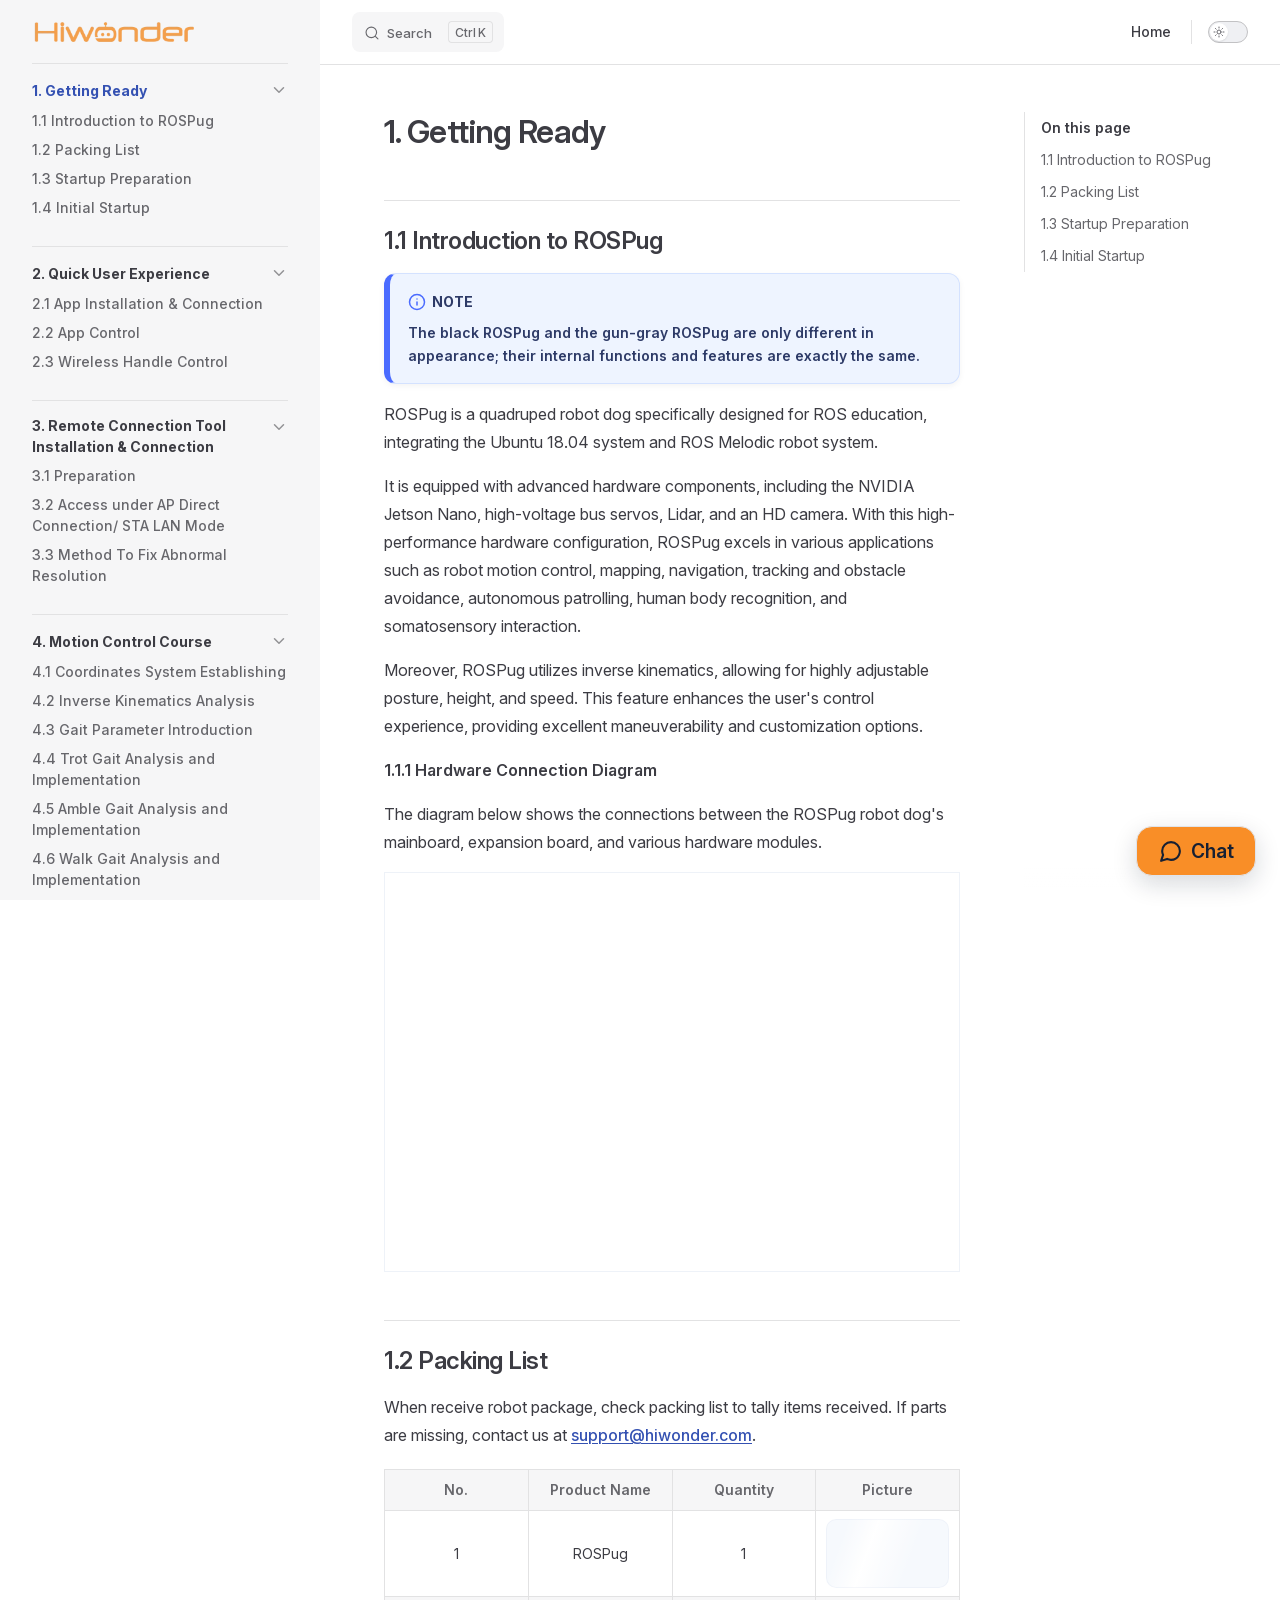
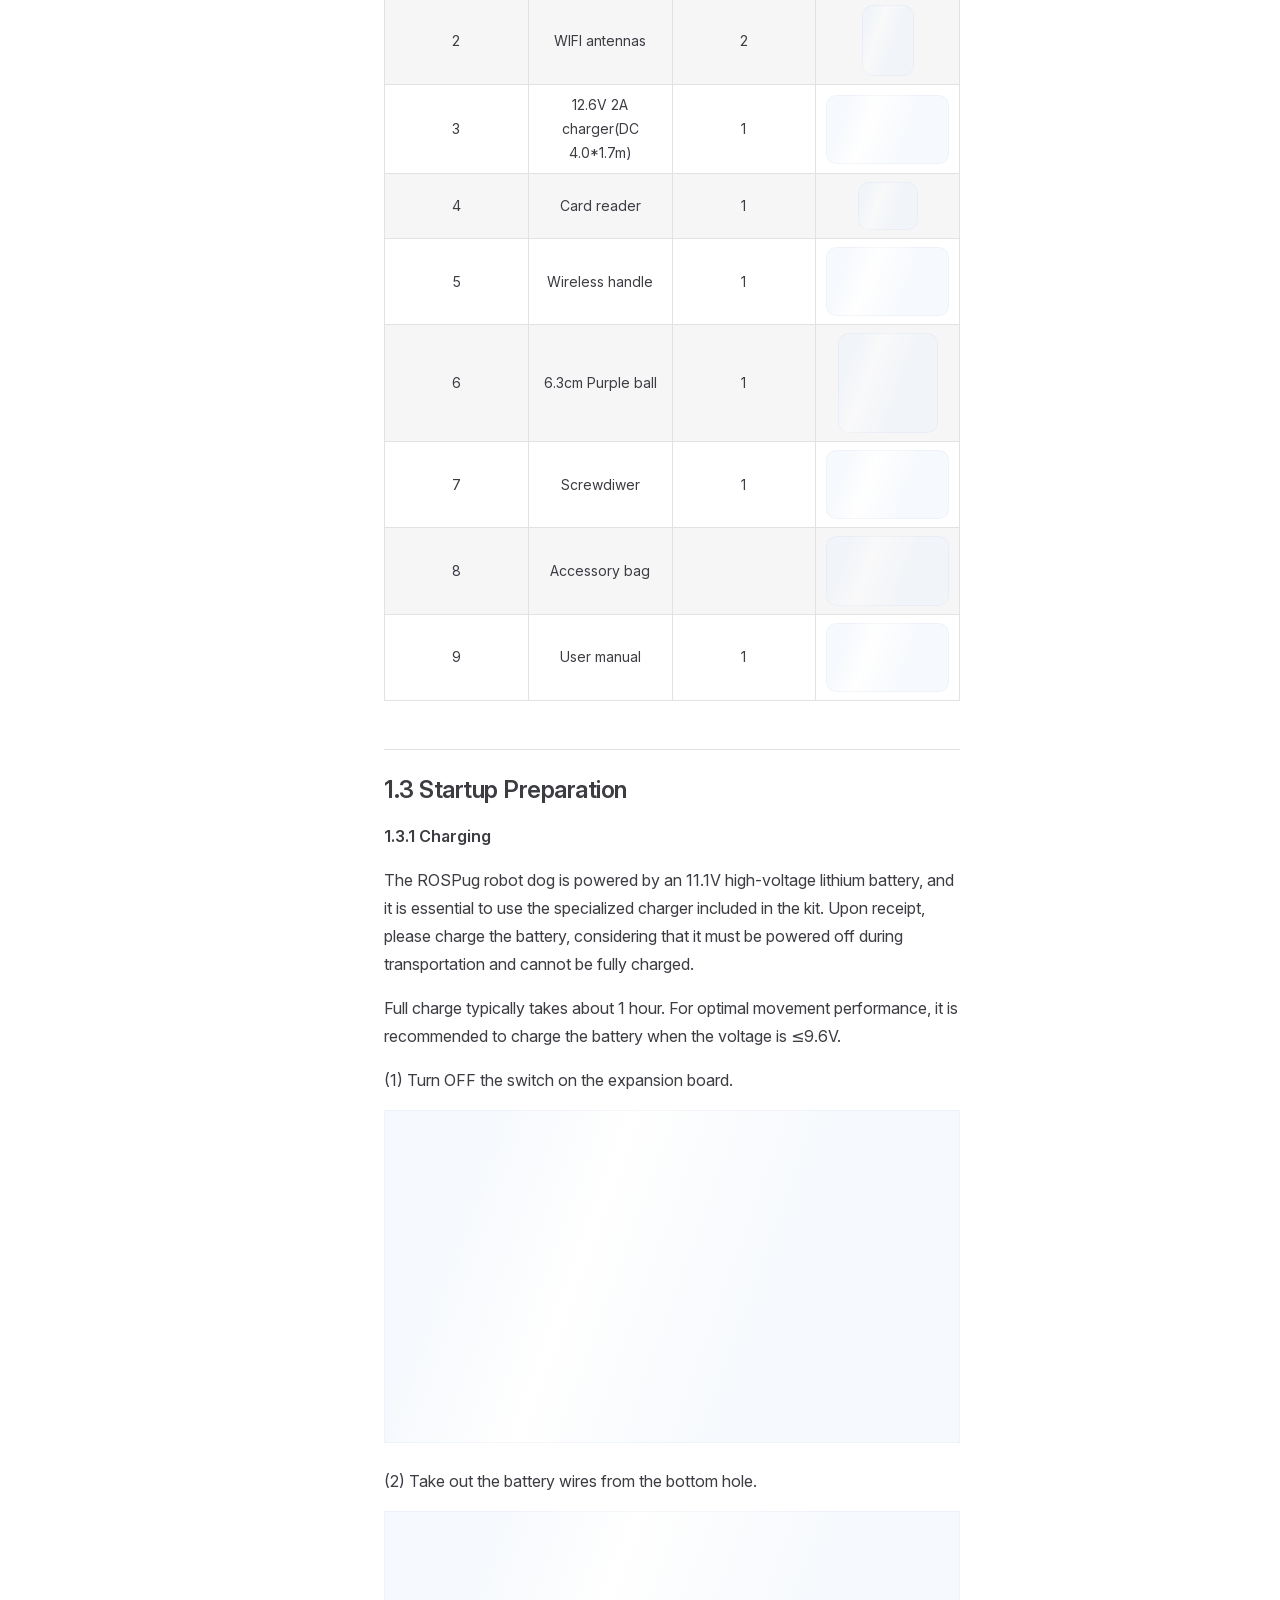
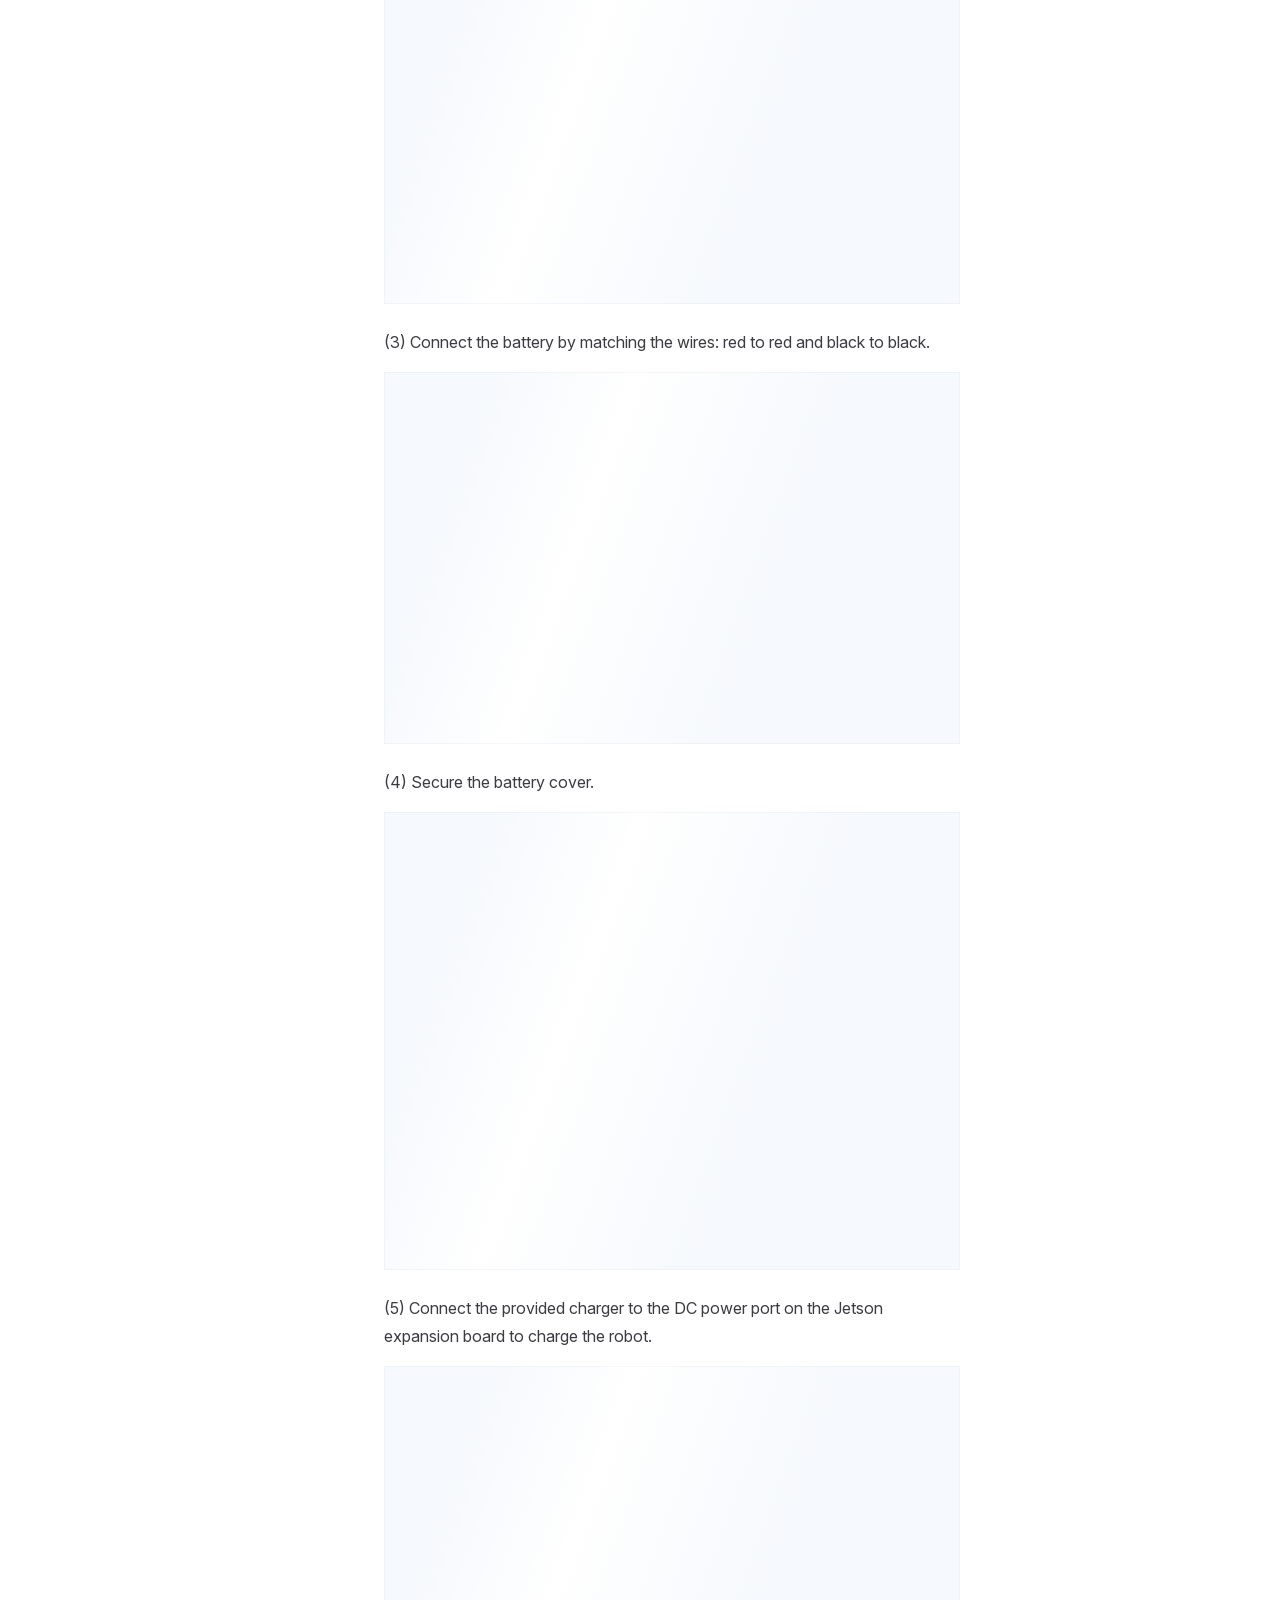
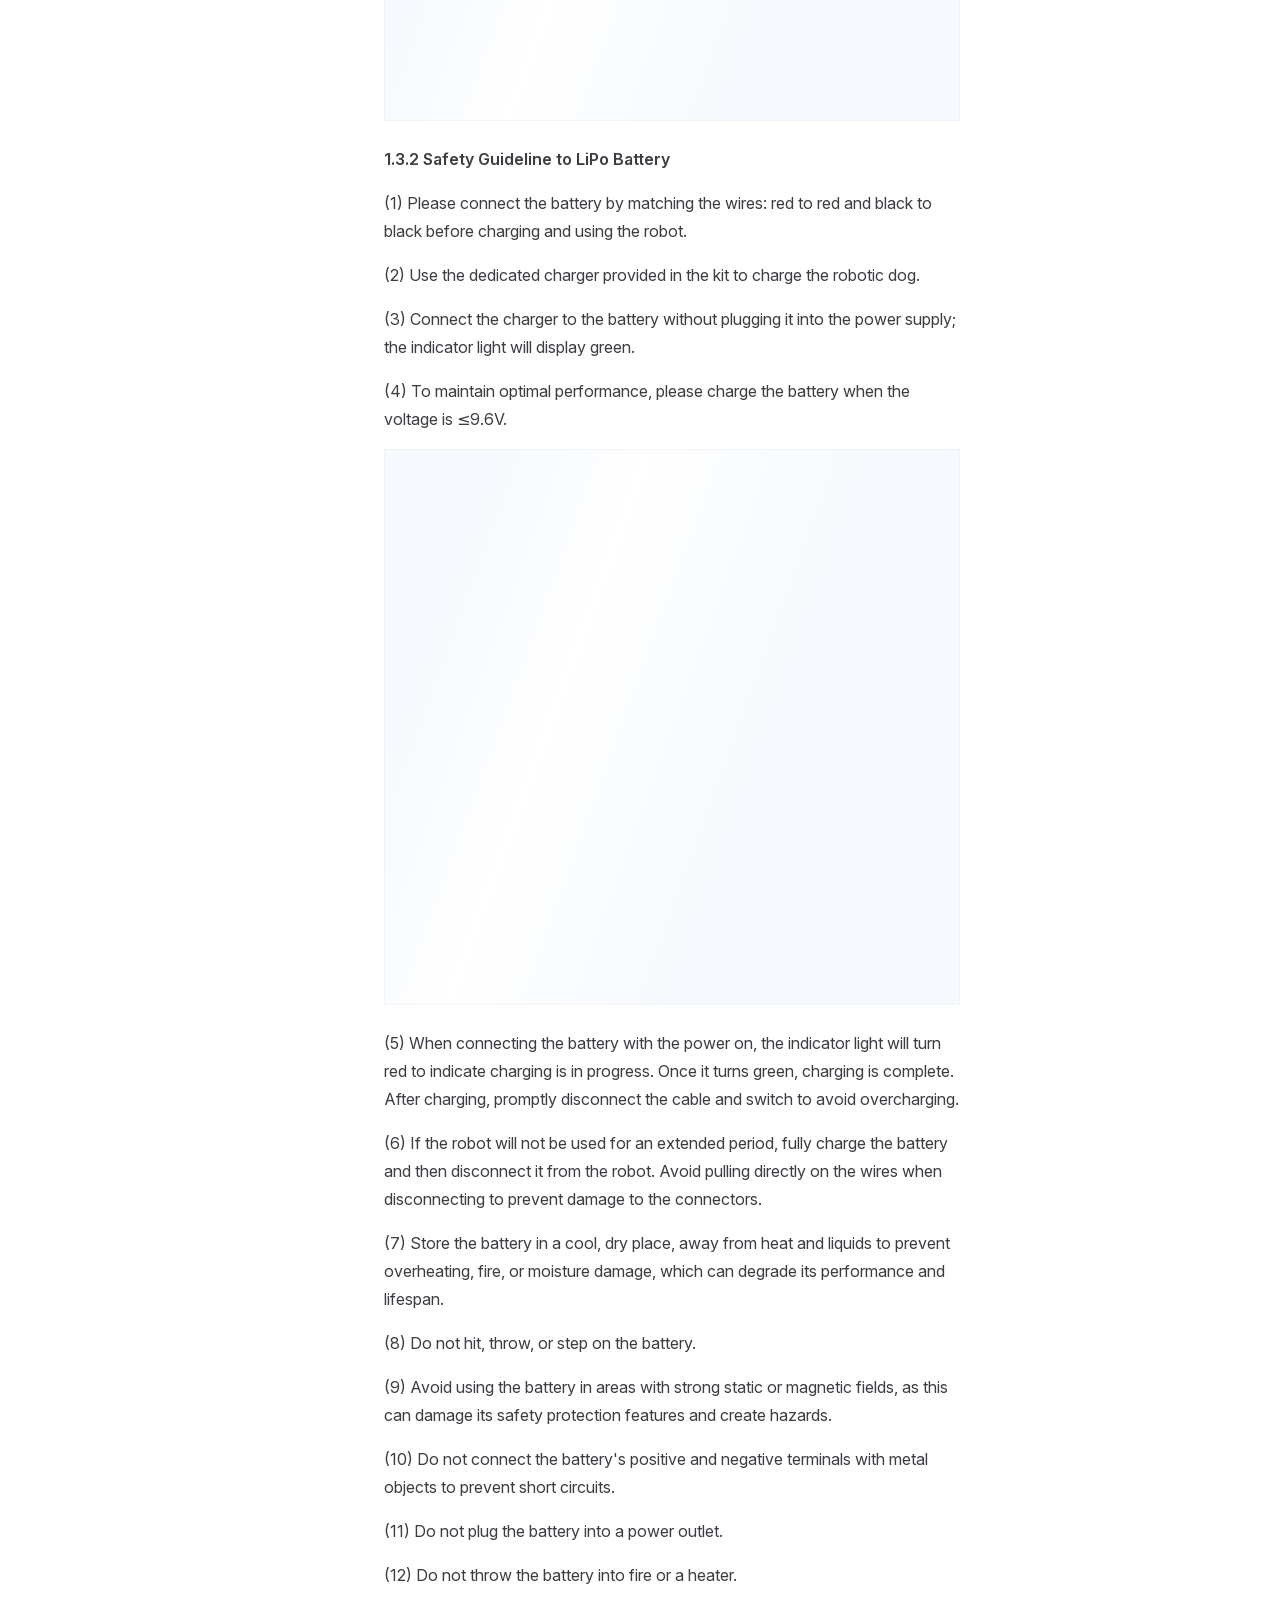
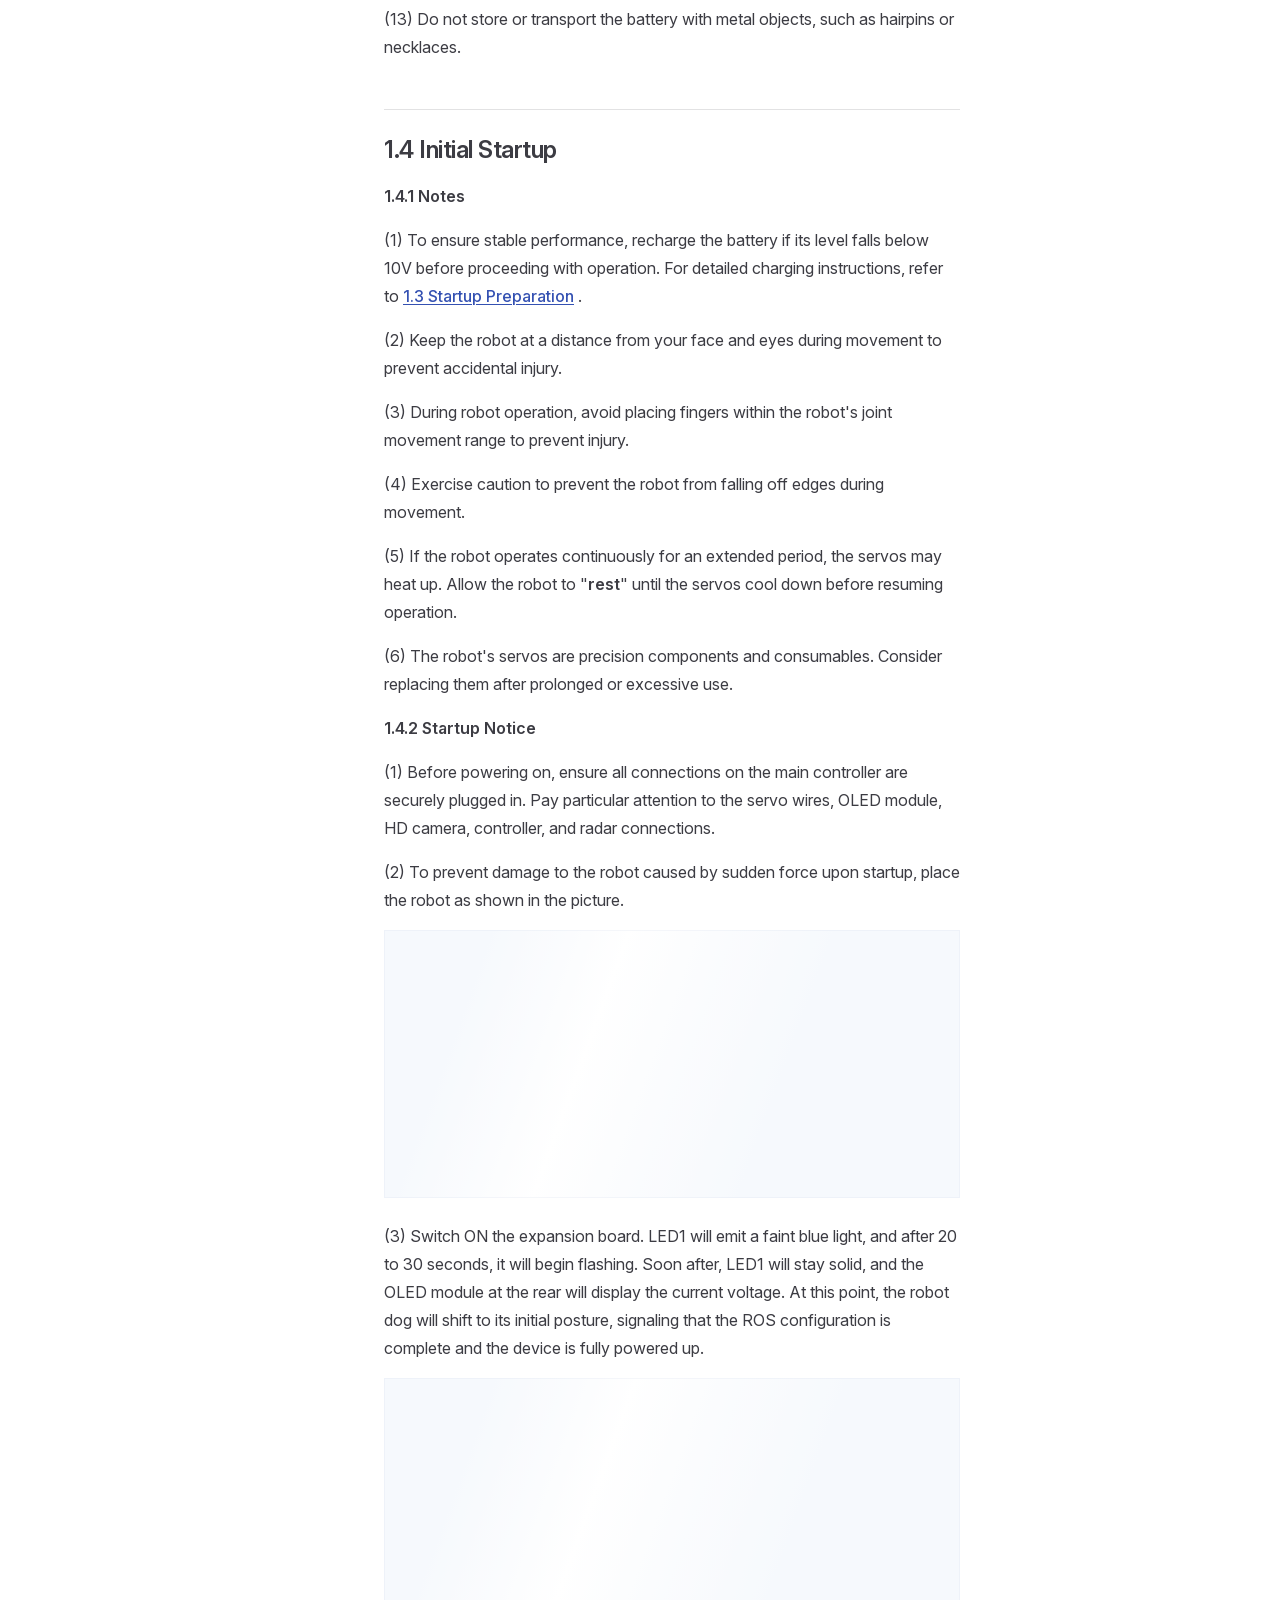
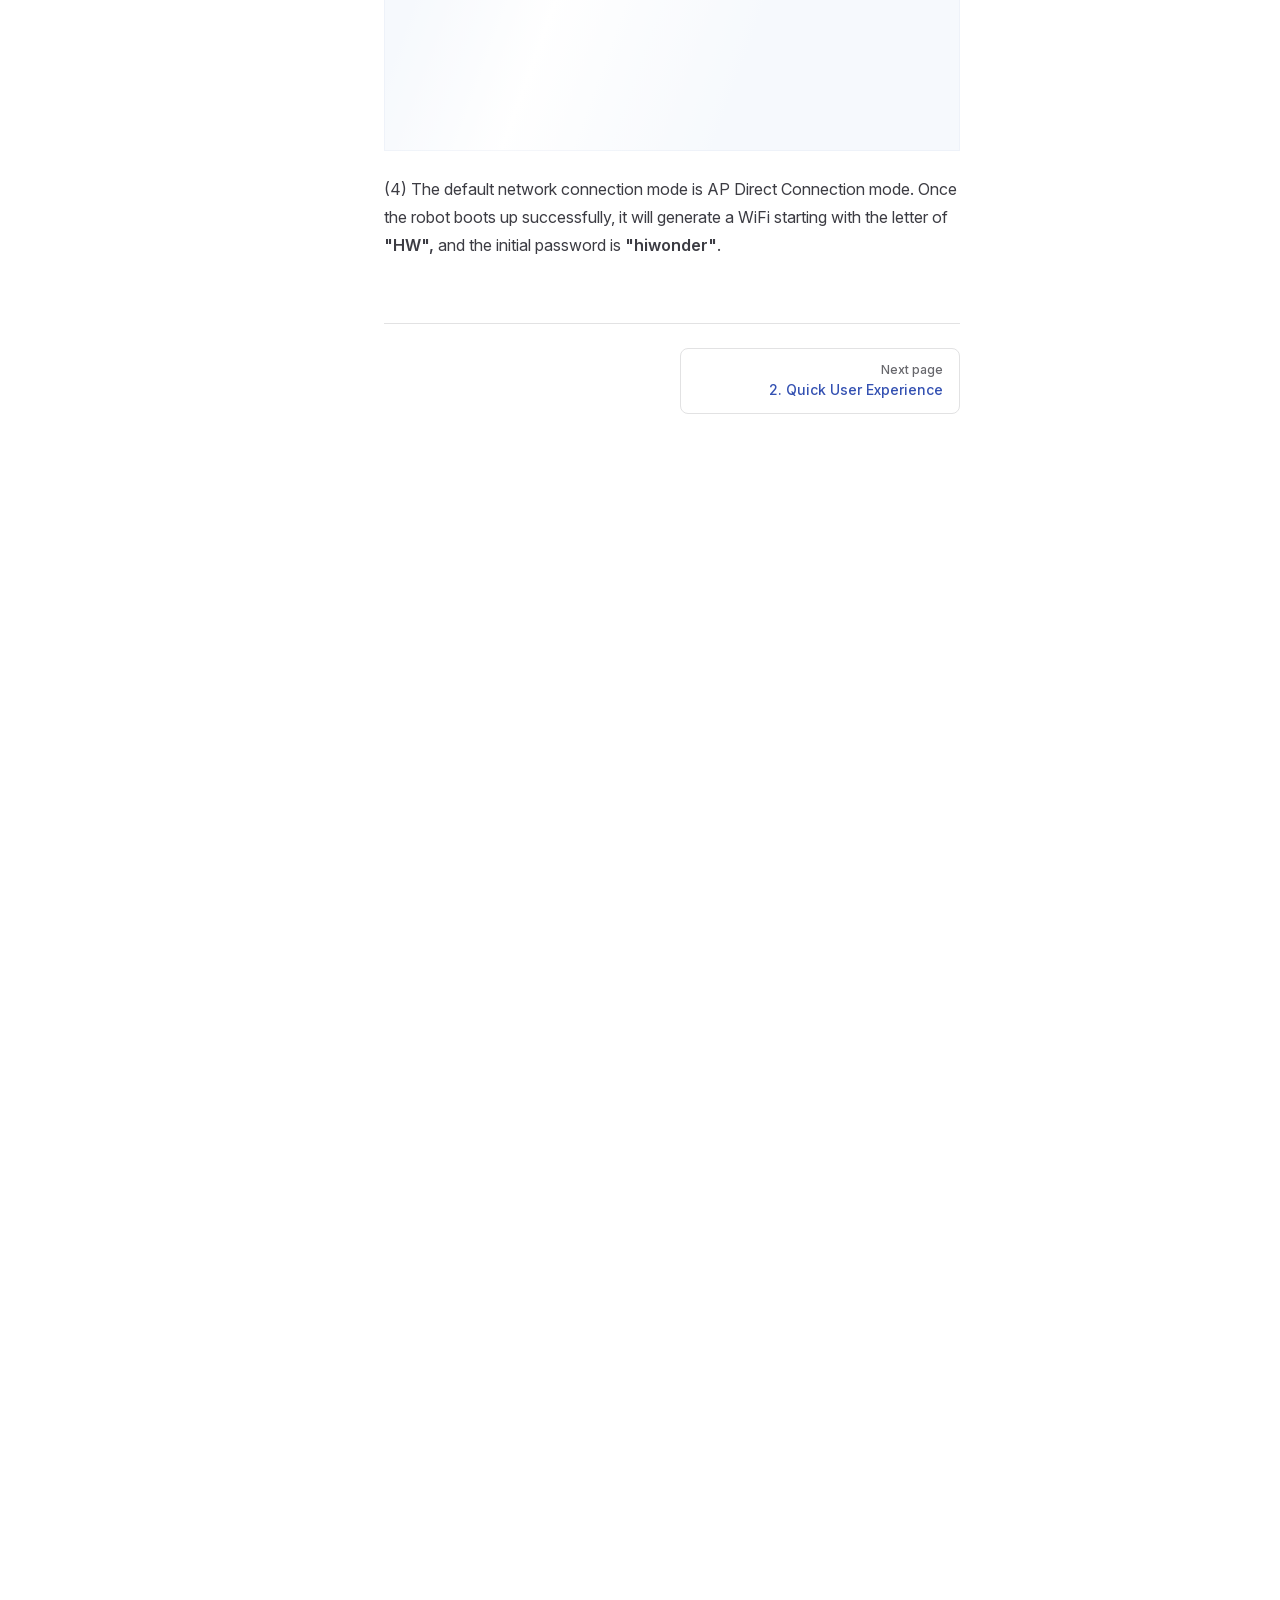
==== commit 7bf00dde: "内容修改" ====
--- a/projects/ROSPug/en/latest/index.html
+++ b/projects/ROSPug/en/latest/index.html
@@ -6,21 +6,21 @@
     <title>ROSPug Documentation</title>
     <meta name="description" content="ROSPug documentation">
     <meta name="generator" content="VitePress v1.6.4">
-    <link rel="preload stylesheet" href="/projects/ROSPug/en/latest/assets/style.uKznxI3w.css" as="style">
+    <link rel="preload stylesheet" href="/projects/ROSPug/en/latest/assets/style.BF4Dukx-.css" as="style">
     <link rel="preload stylesheet" href="/projects/ROSPug/en/latest/vp-icons.css" as="style">
     
-    <script type="module" src="/projects/ROSPug/en/latest/assets/app.Ce8a2sbS.js"></script>
+    <script type="module" src="/projects/ROSPug/en/latest/assets/app.gNGfSWV-.js"></script>
     <link rel="preload" href="/projects/ROSPug/en/latest/assets/inter-roman-latin.Di8DUHzh.woff2" as="font" type="font/woff2" crossorigin="">
-    <link rel="modulepreload" href="/projects/ROSPug/en/latest/assets/chunks/theme.UGiNyXBO.js">
-    <link rel="modulepreload" href="/projects/ROSPug/en/latest/assets/chunks/framework.e_ysbW9u.js">
-    <link rel="modulepreload" href="/projects/ROSPug/en/latest/assets/index.md.CxoIBcHb.lean.js">
+    <link rel="modulepreload" href="/projects/ROSPug/en/latest/assets/chunks/theme.DSW3ct-s.js">
+    <link rel="modulepreload" href="/projects/ROSPug/en/latest/assets/chunks/framework.BxymtDl0.js">
+    <link rel="modulepreload" href="/projects/ROSPug/en/latest/assets/index.md.CkJ0iUxS.lean.js">
     <link rel="icon" href="/projects/ROSPug/en/latest/favicon.ico">
     <script id="check-dark-mode">(()=>{const e=localStorage.getItem("vitepress-theme-appearance")||"auto",a=window.matchMedia("(prefers-color-scheme: dark)").matches;(!e||e==="auto"?a:e==="dark")&&document.documentElement.classList.add("dark")})();</script>
     <script id="check-mac-os">document.documentElement.classList.toggle("mac",/Mac|iPhone|iPod|iPad/i.test(navigator.platform));</script>
   </head>
   <body>
-    <div id="app"><!--[--><div class="page-redirect" style="text-align:center;padding:100px 20px;"><p>Redirecting to content page...</p><p><a href="/projects/ROSPug/en/latest/docs/1.Getting_ready.html" target="_self">If you are not redirected automatically, click here</a></p></div><!--[--><!----><!--]--><!----><!--]--></div>
-    <script>window.__VP_HASH_MAP__=JSON.parse("{\"docs_1.getting_ready.md\":\"XjOjLeAv\",\"docs_10.ros_deep_learning_course.md\":\"CDQgjzX-\",\"docs_2.quick_user_exprience.md\":\"B8cFp2_o\",\"docs_3.remote_connection_tool_installation_connection.md\":\"BbMWv1HI\",\"docs_4.motion_control_course.md\":\"DzGS1ZVx\",\"docs_5.action_editing_course.md\":\"C7wgN62n\",\"docs_6.simulation_course.md\":\"7kHTTEt1\",\"docs_7.ros_opencv_vision_projects.md\":\"BIR3C5j8\",\"docs_8.lidar_course.md\":\"C2M3HrAe\",\"docs_9.slam_mapping_autonomous_navigation_course.md\":\"CsUfmh7W\",\"docs_appendix.md\":\"9LnuSADh\",\"docs_index.md\":\"eUHsrDk5\",\"index.md\":\"CxoIBcHb\"}");window.__VP_SITE_DATA__=JSON.parse("{\"lang\":\"en-US\",\"dir\":\"ltr\",\"title\":\"ROSPug Documentation\",\"description\":\"ROSPug documentation\",\"base\":\"/projects/ROSPug/en/latest/\",\"head\":[],\"router\":{\"prefetchLinks\":true},\"appearance\":true,\"themeConfig\":{\"siteTitle\":false,\"logo\":\"/e-logo.webp\",\"outline\":[2,3],\"search\":{\"provider\":\"local\",\"options\":{\"translations\":{\"button\":{\"buttonText\":\"Search\",\"buttonAriaLabel\":\"Search\"},\"modal\":{\"searchBox\":{\"resetButtonTitle\":\"Clear search query\",\"resetButtonAriaLabel\":\"Clear search query\",\"cancelButtonText\":\"Cancel\",\"cancelButtonAriaLabel\":\"Cancel\"},\"startScreen\":{\"recentSearchTitle\":\"Recent Searches\",\"noRecentSearchText\":\"No recent searches\",\"suggestedQueryTitle\":\"Suggested Queries\"},\"noResultsScreen\":{\"noResultsText\":\"No results found for\",\"suggestedQueryText\":\"You can try searching for\",\"reportMissingResultsText\":\"Have any queries?\",\"reportMissingResultsLinkText\":\"Report here\"},\"footer\":{\"selectText\":\"to select\",\"navigateText\":\"to navigate\",\"closeText\":\"to close\"}}}}},\"nav\":[{\"text\":\"Home\",\"link\":\"https://www.hiwonder.net/\",\"target\":\"_self\"}],\"sidebar\":[{\"text\":\"1. Getting Ready\",\"link\":\"/docs/1.Getting_ready.html\",\"collapsed\":false,\"items\":[{\"text\":\"1.1 Introduction to ROSPug\",\"link\":\"/docs/1.Getting_ready.html#_1-1-introduction-to-rospug\"},{\"text\":\"1.2 Packing List\",\"link\":\"/docs/1.Getting_ready.html#_1-2-packing-list\"},{\"text\":\"1.3 Startup Preparation\",\"link\":\"/docs/1.Getting_ready.html#_1-3-startup-preparation\"},{\"text\":\"1.4 Initial Startup\",\"link\":\"/docs/1.Getting_ready.html#_1-4-initial-startup\"}]},{\"text\":\"2. Quick User Experience\",\"link\":\"/docs/2.Quick_User_Exprience.html\",\"collapsed\":false,\"items\":[{\"text\":\"2.1 App Installation & Connection\",\"link\":\"/docs/2.Quick_User_Exprience.html#_2-1-app-installation-connection\"},{\"text\":\"2.2 App Control\",\"link\":\"/docs/2.Quick_User_Exprience.html#_2-2-app-control\"},{\"text\":\"2.3 Wireless Handle Control\",\"link\":\"/docs/2.Quick_User_Exprience.html#_2-3-wireless-handle-control\"}]},{\"text\":\"3. Remote Connection Tool Installation & Connection\",\"link\":\"/docs/3.Remote_Connection_Tool_Installation_Connection.html\",\"collapsed\":false,\"items\":[{\"text\":\"3.1 Preparation\",\"link\":\"/docs/3.Remote_Connection_Tool_Installation_Connection.html#_3-1-preparation\"},{\"text\":\"3.2 Access under AP Direct Connection/ STA LAN Mode\",\"link\":\"/docs/3.Remote_Connection_Tool_Installation_Connection.html#_3-2-access-under-ap-direct-connection-sta-lan-mode\"},{\"text\":\"3.3 Method To Fix Abnormal Resolution\",\"link\":\"/docs/3.Remote_Connection_Tool_Installation_Connection.html#_3-3-method-to-fix-abnormal-resolution\"}]},{\"text\":\"4. Motion Control Course\",\"link\":\"/docs/4.Motion_Control_Course.html\",\"collapsed\":false,\"items\":[{\"text\":\"4.1 Coordinates System Establishing\",\"link\":\"/docs/4.Motion_Control_Course.html#_4-1-coordinates-system-establishing\"},{\"text\":\"4.2 Inverse Kinematics Analysis\",\"link\":\"/docs/4.Motion_Control_Course.html#_4-2-inverse-kinematics-analysis\"},{\"text\":\"4.3 Gait Parameter Introduction\",\"link\":\"/docs/4.Motion_Control_Course.html#_4-3-gait-parameter-introduction\"},{\"text\":\"4.4 Trot Gait Analysis and Implementation\",\"link\":\"/docs/4.Motion_Control_Course.html#_4-4-trot-gait-analysis-and-implementation\"},{\"text\":\"4.5 Amble Gait Analysis and Implementation\",\"link\":\"/docs/4.Motion_Control_Course.html#_4-5-amble-gait-analysis-and-implementation\"},{\"text\":\"4.6 Walk Gait Analysis and Implementation\",\"link\":\"/docs/4.Motion_Control_Course.html#_4-6-walk-gait-analysis-and-implementation\"},{\"text\":\"4.7 Stepping in Place under Trot Gait\",\"link\":\"/docs/4.Motion_Control_Course.html#_4-7-stepping-in-place-under-trot-gait\"},{\"text\":\"4.8 Turning under Trot Gait\",\"link\":\"/docs/4.Motion_Control_Course.html#_4-8-turning-under-trot-gait\"},{\"text\":\"4.9 Explanation of Pose (Static) Parameters\",\"link\":\"/docs/4.Motion_Control_Course.html#_4-9-explanation-of-pose-static-parameters\"},{\"text\":\"4.10 Robot Horizontal Movement\",\"link\":\"/docs/4.Motion_Control_Course.html#_4-10-robot-horizontal-movement\"},{\"text\":\"4.11 Omnidirectional Movement\",\"link\":\"/docs/4.Motion_Control_Course.html#_4-11-omnidirectional-movement\"},{\"text\":\"4.12 Speed Adjustment\",\"link\":\"/docs/4.Motion_Control_Course.html#_4-12-speed-adjustment\"},{\"text\":\"4.13 Height Adjustment\",\"link\":\"/docs/4.Motion_Control_Course.html#_4-13-height-adjustment\"},{\"text\":\"4.14 Center of Gravity Adjustment\",\"link\":\"/docs/4.Motion_Control_Course.html#_4-14-center-of-gravity-adjustment\"},{\"text\":\"4.15 Twisting\",\"link\":\"/docs/4.Motion_Control_Course.html#_4-15-twisting\"},{\"text\":\"4.16 IMU Calibration\",\"link\":\"/docs/4.Motion_Control_Course.html#_4-16-imu-calibration\"},{\"text\":\"4.17 ROS Robot Pose Detection\",\"link\":\"/docs/4.Motion_Control_Course.html#_4-17-ros-robot-pose-detection\"},{\"text\":\"4.18 ROS Robot Pose Self-Balancing\",\"link\":\"/docs/4.Motion_Control_Course.html#_4-18-ros-robot-pose-self-balancing\"},{\"text\":\"4.19 Wireless Handle Control\",\"link\":\"/docs/4.Motion_Control_Course.html#_4-19-wireless-handle-control\"}]},{\"text\":\"5. Action Editing Course\",\"link\":\"/docs/5.Action_Editing_Course.html\",\"collapsed\":false,\"items\":[{\"text\":\"5.1 Introduction to PC Software\",\"link\":\"/docs/5.Action_Editing_Course.html#_5-1-introduction-to-pc-software\"},{\"text\":\"5.2 Action Editing\",\"link\":\"/docs/5.Action_Editing_Course.html#_5-2-action-editing\"},{\"text\":\"5.3 Import And Export Action\",\"link\":\"/docs/5.Action_Editing_Course.html#_5-3-import-and-export-action\"},{\"text\":\"5.4 APP Custom Control\",\"link\":\"/docs/5.Action_Editing_Course.html#_5-4-app-custom-control\"}]},{\"text\":\"6. Simulation Course\",\"link\":\"/docs/6.Simulation_Course.html\",\"collapsed\":false,\"items\":[{\"text\":\"6.1 URDF Model Introduction\",\"link\":\"/docs/6.Simulation_Course.html#_6-1-urdf-model-introduction\"},{\"text\":\"6.2 ROSPug URDF Model Introduction\",\"link\":\"/docs/6.Simulation_Course.html#_6-2-rospug-urdf-model-introduction\"},{\"text\":\"6.3 Gazebo Introduction\",\"link\":\"/docs/6.Simulation_Course.html#_6-3-gazebo-introduction\"},{\"text\":\"6.4 Gazebo Simulation & Motion Planning\",\"link\":\"/docs/6.Simulation_Course.html#_6-4-gazebo-simulation-motion-planning\"}]},{\"text\":\"7. ROS+OpenCV Vision Projects\",\"link\":\"/docs/7.ROS+OpenCV_Vision_Projects.html\",\"collapsed\":false,\"items\":[{\"text\":\"7.1 Color Threshold Adjustment\",\"link\":\"/docs/7.ROS+OpenCV_Vision_Projects.html#_7-1-color-threshold-adjustment\"},{\"text\":\"7.2 Color Recognition\",\"link\":\"/docs/7.ROS+OpenCV_Vision_Projects.html#_7-2-color-recognition\"},{\"text\":\"7.3 Color Localization & Tracking\",\"link\":\"/docs/7.ROS+OpenCV_Vision_Projects.html#_7-3-color-localization-tracking\"},{\"text\":\"7.4 KCF Target Tracking\",\"link\":\"/docs/7.ROS+OpenCV_Vision_Projects.html#_7-4-kcf-target-tracking\"},{\"text\":\"7.5 Autonomous Line Following\",\"link\":\"/docs/7.ROS+OpenCV_Vision_Projects.html#_7-5-autonomous-line-following\"},{\"text\":\"7.6 Autonomous Ball Shooting\",\"link\":\"/docs/7.ROS+OpenCV_Vision_Projects.html#_7-6-autonomous-ball-shooting\"}]},{\"text\":\"8. Lidar Course\",\"link\":\"/docs/8.Lidar_Course.html\",\"collapsed\":false,\"items\":[{\"text\":\"8.1 Lidar Introduction\",\"link\":\"/docs/8.Lidar_Course.html#_8-1-lidar-introduction\"},{\"text\":\"8.2 Lidar Ranging Principle\",\"link\":\"/docs/8.Lidar_Course.html#_8-2-lidar-ranging-principle\"},{\"text\":\"8.3 Lidar Obstacle Avoidance\",\"link\":\"/docs/8.Lidar_Course.html#_8-3-lidar-obstacle-avoidance\"},{\"text\":\"8.4 Lidar Following\",\"link\":\"/docs/8.Lidar_Course.html#_8-4-lidar-following\"},{\"text\":\"8.5 Lidar Guarding\",\"link\":\"/docs/8.Lidar_Course.html#_8-5-lidar-guarding\"},{\"text\":\"8.6 Introduction to Odometry and Implementing Odometry with Lidar\",\"link\":\"/docs/8.Lidar_Course.html#_8-6-introduction-to-odometry-and-implementing-odometry-with-lidar\"}]},{\"text\":\"9. SLAM Mapping & Autonomous Navigation Course\",\"link\":\"/docs/9.SLAM_Mapping&Autonomous_Navigation_Course.html\",\"collapsed\":false,\"items\":[{\"text\":\"9.1 SLAM Mapping Working Principle\",\"link\":\"/docs/9.SLAM_Mapping&Autonomous_Navigation_Course.html#_9-1-slam-mapping-working-principle\"},{\"text\":\"9.2 Gmapping Mapping\",\"link\":\"/docs/9.SLAM_Mapping&Autonomous_Navigation_Course.html#_9-2-gmapping-mapping\"},{\"text\":\"9.3 AMCL Adaptive Monte Carlo Positioning\",\"link\":\"/docs/9.SLAM_Mapping&Autonomous_Navigation_Course.html#_9-3-amcl-adaptive-monte-carlo-positioning\"},{\"text\":\"9.4 ROS Robot Autonomous Navigation\",\"link\":\"/docs/9.SLAM_Mapping&Autonomous_Navigation_Course.html#_9-4-ros-robot-autonomous-navigation\"},{\"text\":\"9.5 TEB & DWA Path Planning\",\"link\":\"/docs/9.SLAM_Mapping&Autonomous_Navigation_Course.html#_9-5-teb-dwa-path-planning\"},{\"text\":\"9.6 Lidar Multi-Point Navigation & Obstacle Avoidance\",\"link\":\"/docs/9.SLAM_Mapping&Autonomous_Navigation_Course.html#_9-6-lidar-multi-point-navigation-obstacle-avoidance\"},{\"text\":\"9.7 App Mapping & Navigation\",\"link\":\"/docs/9.SLAM_Mapping&Autonomous_Navigation_Course.html#_9-7-app-mapping-navigation\"}]},{\"text\":\"10. ROS + Deep Learning Course\",\"link\":\"/docs/10.ROS+Deep_Learning_Course.html\",\"collapsed\":false,\"items\":[{\"text\":\"10.1 Introduction to Machine Learning\",\"link\":\"/docs/10.ROS+Deep_Learning_Course.html#_10-1-introduction-to-machine-learning\"},{\"text\":\"10.2 MediaPipe Recognition & Detection\",\"link\":\"/docs/10.ROS+Deep_Learning_Course.html#_10-2-mediapipe-recognition-detection\"},{\"text\":\"10.3 Fingertip & Pose Control\",\"link\":\"/docs/10.ROS+Deep_Learning_Course.html#_10-3-fingertip-pose-control\"},{\"text\":\"10.4 Introduction to Yolov5 Model Structure and Working Procedure\",\"link\":\"/docs/10.ROS+Deep_Learning_Course.html#_10-4-introduction-to-yolov5-model-structure-and-working-procedure\"},{\"text\":\"10.5 Yolov5 Model Training\",\"link\":\"/docs/10.ROS+Deep_Learning_Course.html#_10-5-yolov5-model-training\"},{\"text\":\"10.6 GPU and TensorRT Acceleration\",\"link\":\"/docs/10.ROS+Deep_Learning_Course.html#_10-6-gpu-and-tensorrt-acceleration\"},{\"text\":\"10.7 Target Detection Using TensorRT\",\"link\":\"/docs/10.ROS+Deep_Learning_Course.html#_10-7-target-detection-using-tensorrt\"}]},{\"text\":\"Appendix\",\"link\":\"/docs/Appendix.html\",\"collapsed\":false,\"items\":[]}]},\"locales\":{},\"scrollOffset\":134,\"cleanUrls\":false}");</script>
+    <div id="app"><!--[--><div class="page-redirect" style="text-align:center;padding:100px 20px;"><p>Redirecting to content page...</p><p><a href="/projects/ROSPug/en/latest/docs/1.Getting_ready.html" target="_self">If you are not redirected automatically, click here</a></p></div><!--[--><!----><!--]--><!----><div class="feedback-widget"><!----><button class="feedback-widget__trigger" type="button" aria-expanded="false" aria-label="Open feedback form"><span class="feedback-widget__icon" aria-hidden="true"><svg viewBox="0 0 24 24" focusable="false"><path d="M21 11.5a8.4 8.4 0 0 1-.9 3.8 8.5 8.5 0 0 1-7.6 4.7 8.4 8.4 0 0 1-3.8-.9L3 21l1.9-5.7A8.4 8.4 0 0 1 4 11.5 8.5 8.5 0 0 1 12.5 3 8.5 8.5 0 0 1 21 11.5Z"></path></svg></span><span>Chat</span></button></div><!--]--></div>
+    <script>window.__VP_HASH_MAP__=JSON.parse("{\"docs_1.getting_ready.md\":\"DtV8FZnY\",\"docs_10.ros_deep_learning_course.md\":\"vs0lM9gR\",\"docs_2.quick_user_exprience.md\":\"DlJwZWni\",\"docs_3.remote_connection_tool_installation_connection.md\":\"DTc7vTvD\",\"docs_4.motion_control_course.md\":\"GzlSmMmw\",\"docs_5.action_editing_course.md\":\"Dxea46cL\",\"docs_6.simulation_course.md\":\"BbgKGmJV\",\"docs_7.ros_opencv_vision_projects.md\":\"UYcfbNMg\",\"docs_8.lidar_course.md\":\"CGV0eKyq\",\"docs_9.slam_mapping_autonomous_navigation_course.md\":\"CJJhW6Sq\",\"docs_appendix.md\":\"Det7a6jv\",\"docs_index.md\":\"B4EwEqkJ\",\"index.md\":\"CkJ0iUxS\"}");window.__VP_SITE_DATA__=JSON.parse("{\"lang\":\"en-US\",\"dir\":\"ltr\",\"title\":\"ROSPug Documentation\",\"description\":\"ROSPug documentation\",\"base\":\"/projects/ROSPug/en/latest/\",\"head\":[],\"router\":{\"prefetchLinks\":true},\"appearance\":true,\"themeConfig\":{\"siteTitle\":false,\"logo\":\"/e-logo.webp\",\"outline\":[2,3],\"search\":{\"provider\":\"local\",\"options\":{\"translations\":{\"button\":{\"buttonText\":\"Search\",\"buttonAriaLabel\":\"Search\"},\"modal\":{\"searchBox\":{\"resetButtonTitle\":\"Clear search query\",\"resetButtonAriaLabel\":\"Clear search query\",\"cancelButtonText\":\"Cancel\",\"cancelButtonAriaLabel\":\"Cancel\"},\"startScreen\":{\"recentSearchTitle\":\"Recent Searches\",\"noRecentSearchText\":\"No recent searches\",\"suggestedQueryTitle\":\"Suggested Queries\"},\"noResultsScreen\":{\"noResultsText\":\"No results found for\",\"suggestedQueryText\":\"You can try searching for\",\"reportMissingResultsText\":\"Have any queries?\",\"reportMissingResultsLinkText\":\"Report here\"},\"footer\":{\"selectText\":\"to select\",\"navigateText\":\"to navigate\",\"closeText\":\"to close\"}}}}},\"nav\":[{\"text\":\"Home\",\"link\":\"https://www.hiwonder.net/\",\"target\":\"_self\"}],\"sidebar\":[{\"text\":\"1. Getting Ready\",\"link\":\"/docs/1.Getting_ready.html\",\"collapsed\":false,\"items\":[{\"text\":\"1.1 Introduction to ROSPug\",\"link\":\"/docs/1.Getting_ready.html#_1-1-introduction-to-rospug\"},{\"text\":\"1.2 Packing List\",\"link\":\"/docs/1.Getting_ready.html#_1-2-packing-list\"},{\"text\":\"1.3 Startup Preparation\",\"link\":\"/docs/1.Getting_ready.html#_1-3-startup-preparation\"},{\"text\":\"1.4 Initial Startup\",\"link\":\"/docs/1.Getting_ready.html#_1-4-initial-startup\"}]},{\"text\":\"2. Quick User Experience\",\"link\":\"/docs/2.Quick_User_Exprience.html\",\"collapsed\":false,\"items\":[{\"text\":\"2.1 App Installation & Connection\",\"link\":\"/docs/2.Quick_User_Exprience.html#_2-1-app-installation-connection\"},{\"text\":\"2.2 App Control\",\"link\":\"/docs/2.Quick_User_Exprience.html#_2-2-app-control\"},{\"text\":\"2.3 Wireless Handle Control\",\"link\":\"/docs/2.Quick_User_Exprience.html#_2-3-wireless-handle-control\"}]},{\"text\":\"3. Remote Connection Tool Installation & Connection\",\"link\":\"/docs/3.Remote_Connection_Tool_Installation_Connection.html\",\"collapsed\":false,\"items\":[{\"text\":\"3.1 Preparation\",\"link\":\"/docs/3.Remote_Connection_Tool_Installation_Connection.html#_3-1-preparation\"},{\"text\":\"3.2 Access under AP Direct Connection/ STA LAN Mode\",\"link\":\"/docs/3.Remote_Connection_Tool_Installation_Connection.html#_3-2-access-under-ap-direct-connection-sta-lan-mode\"},{\"text\":\"3.3 Method To Fix Abnormal Resolution\",\"link\":\"/docs/3.Remote_Connection_Tool_Installation_Connection.html#_3-3-method-to-fix-abnormal-resolution\"}]},{\"text\":\"4. Motion Control Course\",\"link\":\"/docs/4.Motion_Control_Course.html\",\"collapsed\":false,\"items\":[{\"text\":\"4.1 Coordinates System Establishing\",\"link\":\"/docs/4.Motion_Control_Course.html#_4-1-coordinates-system-establishing\"},{\"text\":\"4.2 Inverse Kinematics Analysis\",\"link\":\"/docs/4.Motion_Control_Course.html#_4-2-inverse-kinematics-analysis\"},{\"text\":\"4.3 Gait Parameter Introduction\",\"link\":\"/docs/4.Motion_Control_Course.html#_4-3-gait-parameter-introduction\"},{\"text\":\"4.4 Trot Gait Analysis and Implementation\",\"link\":\"/docs/4.Motion_Control_Course.html#_4-4-trot-gait-analysis-and-implementation\"},{\"text\":\"4.5 Amble Gait Analysis and Implementation\",\"link\":\"/docs/4.Motion_Control_Course.html#_4-5-amble-gait-analysis-and-implementation\"},{\"text\":\"4.6 Walk Gait Analysis and Implementation\",\"link\":\"/docs/4.Motion_Control_Course.html#_4-6-walk-gait-analysis-and-implementation\"},{\"text\":\"4.7 Stepping in Place under Trot Gait\",\"link\":\"/docs/4.Motion_Control_Course.html#_4-7-stepping-in-place-under-trot-gait\"},{\"text\":\"4.8 Turning under Trot Gait\",\"link\":\"/docs/4.Motion_Control_Course.html#_4-8-turning-under-trot-gait\"},{\"text\":\"4.9 Explanation of Pose (Static) Parameters\",\"link\":\"/docs/4.Motion_Control_Course.html#_4-9-explanation-of-pose-static-parameters\"},{\"text\":\"4.10 Robot Horizontal Movement\",\"link\":\"/docs/4.Motion_Control_Course.html#_4-10-robot-horizontal-movement\"},{\"text\":\"4.11 Omnidirectional Movement\",\"link\":\"/docs/4.Motion_Control_Course.html#_4-11-omnidirectional-movement\"},{\"text\":\"4.12 Speed Adjustment\",\"link\":\"/docs/4.Motion_Control_Course.html#_4-12-speed-adjustment\"},{\"text\":\"4.13 Height Adjustment\",\"link\":\"/docs/4.Motion_Control_Course.html#_4-13-height-adjustment\"},{\"text\":\"4.14 Center of Gravity Adjustment\",\"link\":\"/docs/4.Motion_Control_Course.html#_4-14-center-of-gravity-adjustment\"},{\"text\":\"4.15 Twisting\",\"link\":\"/docs/4.Motion_Control_Course.html#_4-15-twisting\"},{\"text\":\"4.16 IMU Calibration\",\"link\":\"/docs/4.Motion_Control_Course.html#_4-16-imu-calibration\"},{\"text\":\"4.17 ROS Robot Pose Detection\",\"link\":\"/docs/4.Motion_Control_Course.html#_4-17-ros-robot-pose-detection\"},{\"text\":\"4.18 ROS Robot Pose Self-Balancing\",\"link\":\"/docs/4.Motion_Control_Course.html#_4-18-ros-robot-pose-self-balancing\"},{\"text\":\"4.19 Wireless Handle Control\",\"link\":\"/docs/4.Motion_Control_Course.html#_4-19-wireless-handle-control\"}]},{\"text\":\"5. Action Editing Course\",\"link\":\"/docs/5.Action_Editing_Course.html\",\"collapsed\":false,\"items\":[{\"text\":\"5.1 Introduction to PC Software\",\"link\":\"/docs/5.Action_Editing_Course.html#_5-1-introduction-to-pc-software\"},{\"text\":\"5.2 Action Editing\",\"link\":\"/docs/5.Action_Editing_Course.html#_5-2-action-editing\"},{\"text\":\"5.3 Import And Export Action\",\"link\":\"/docs/5.Action_Editing_Course.html#_5-3-import-and-export-action\"},{\"text\":\"5.4 APP Custom Control\",\"link\":\"/docs/5.Action_Editing_Course.html#_5-4-app-custom-control\"}]},{\"text\":\"6. Simulation Course\",\"link\":\"/docs/6.Simulation_Course.html\",\"collapsed\":false,\"items\":[{\"text\":\"6.1 URDF Model Introduction\",\"link\":\"/docs/6.Simulation_Course.html#_6-1-urdf-model-introduction\"},{\"text\":\"6.2 ROSPug URDF Model Introduction\",\"link\":\"/docs/6.Simulation_Course.html#_6-2-rospug-urdf-model-introduction\"},{\"text\":\"6.3 Gazebo Introduction\",\"link\":\"/docs/6.Simulation_Course.html#_6-3-gazebo-introduction\"},{\"text\":\"6.4 Gazebo Simulation & Motion Planning\",\"link\":\"/docs/6.Simulation_Course.html#_6-4-gazebo-simulation-motion-planning\"}]},{\"text\":\"7. ROS+OpenCV Vision Projects\",\"link\":\"/docs/7.ROS+OpenCV_Vision_Projects.html\",\"collapsed\":false,\"items\":[{\"text\":\"7.1 Color Threshold Adjustment\",\"link\":\"/docs/7.ROS+OpenCV_Vision_Projects.html#_7-1-color-threshold-adjustment\"},{\"text\":\"7.2 Color Recognition\",\"link\":\"/docs/7.ROS+OpenCV_Vision_Projects.html#_7-2-color-recognition\"},{\"text\":\"7.3 Color Localization & Tracking\",\"link\":\"/docs/7.ROS+OpenCV_Vision_Projects.html#_7-3-color-localization-tracking\"},{\"text\":\"7.4 KCF Target Tracking\",\"link\":\"/docs/7.ROS+OpenCV_Vision_Projects.html#_7-4-kcf-target-tracking\"},{\"text\":\"7.5 Autonomous Line Following\",\"link\":\"/docs/7.ROS+OpenCV_Vision_Projects.html#_7-5-autonomous-line-following\"},{\"text\":\"7.6 Autonomous Ball Shooting\",\"link\":\"/docs/7.ROS+OpenCV_Vision_Projects.html#_7-6-autonomous-ball-shooting\"}]},{\"text\":\"8. Lidar Course\",\"link\":\"/docs/8.Lidar_Course.html\",\"collapsed\":false,\"items\":[{\"text\":\"8.1 Lidar Introduction\",\"link\":\"/docs/8.Lidar_Course.html#_8-1-lidar-introduction\"},{\"text\":\"8.2 Lidar Ranging Principle\",\"link\":\"/docs/8.Lidar_Course.html#_8-2-lidar-ranging-principle\"},{\"text\":\"8.3 Lidar Obstacle Avoidance\",\"link\":\"/docs/8.Lidar_Course.html#_8-3-lidar-obstacle-avoidance\"},{\"text\":\"8.4 Lidar Following\",\"link\":\"/docs/8.Lidar_Course.html#_8-4-lidar-following\"},{\"text\":\"8.5 Lidar Guarding\",\"link\":\"/docs/8.Lidar_Course.html#_8-5-lidar-guarding\"},{\"text\":\"8.6 Introduction to Odometry and Implementing Odometry with Lidar\",\"link\":\"/docs/8.Lidar_Course.html#_8-6-introduction-to-odometry-and-implementing-odometry-with-lidar\"}]},{\"text\":\"9. SLAM Mapping & Autonomous Navigation Course\",\"link\":\"/docs/9.SLAM_Mapping&Autonomous_Navigation_Course.html\",\"collapsed\":false,\"items\":[{\"text\":\"9.1 SLAM Mapping Working Principle\",\"link\":\"/docs/9.SLAM_Mapping&Autonomous_Navigation_Course.html#_9-1-slam-mapping-working-principle\"},{\"text\":\"9.2 Gmapping Mapping\",\"link\":\"/docs/9.SLAM_Mapping&Autonomous_Navigation_Course.html#_9-2-gmapping-mapping\"},{\"text\":\"9.3 AMCL Adaptive Monte Carlo Positioning\",\"link\":\"/docs/9.SLAM_Mapping&Autonomous_Navigation_Course.html#_9-3-amcl-adaptive-monte-carlo-positioning\"},{\"text\":\"9.4 ROS Robot Autonomous Navigation\",\"link\":\"/docs/9.SLAM_Mapping&Autonomous_Navigation_Course.html#_9-4-ros-robot-autonomous-navigation\"},{\"text\":\"9.5 TEB & DWA Path Planning\",\"link\":\"/docs/9.SLAM_Mapping&Autonomous_Navigation_Course.html#_9-5-teb-dwa-path-planning\"},{\"text\":\"9.6 Lidar Multi-Point Navigation & Obstacle Avoidance\",\"link\":\"/docs/9.SLAM_Mapping&Autonomous_Navigation_Course.html#_9-6-lidar-multi-point-navigation-obstacle-avoidance\"},{\"text\":\"9.7 App Mapping & Navigation\",\"link\":\"/docs/9.SLAM_Mapping&Autonomous_Navigation_Course.html#_9-7-app-mapping-navigation\"}]},{\"text\":\"10. ROS + Deep Learning Course\",\"link\":\"/docs/10.ROS+Deep_Learning_Course.html\",\"collapsed\":false,\"items\":[{\"text\":\"10.1 Introduction to Machine Learning\",\"link\":\"/docs/10.ROS+Deep_Learning_Course.html#_10-1-introduction-to-machine-learning\"},{\"text\":\"10.2 MediaPipe Recognition & Detection\",\"link\":\"/docs/10.ROS+Deep_Learning_Course.html#_10-2-mediapipe-recognition-detection\"},{\"text\":\"10.3 Fingertip & Pose Control\",\"link\":\"/docs/10.ROS+Deep_Learning_Course.html#_10-3-fingertip-pose-control\"},{\"text\":\"10.4 Introduction to Yolov5 Model Structure and Working Procedure\",\"link\":\"/docs/10.ROS+Deep_Learning_Course.html#_10-4-introduction-to-yolov5-model-structure-and-working-procedure\"},{\"text\":\"10.5 Yolov5 Model Training\",\"link\":\"/docs/10.ROS+Deep_Learning_Course.html#_10-5-yolov5-model-training\"},{\"text\":\"10.6 GPU and TensorRT Acceleration\",\"link\":\"/docs/10.ROS+Deep_Learning_Course.html#_10-6-gpu-and-tensorrt-acceleration\"},{\"text\":\"10.7 Target Detection Using TensorRT\",\"link\":\"/docs/10.ROS+Deep_Learning_Course.html#_10-7-target-detection-using-tensorrt\"}]},{\"text\":\"Appendix\",\"link\":\"/docs/Appendix.html\",\"collapsed\":false,\"items\":[]}]},\"locales\":{},\"scrollOffset\":134,\"cleanUrls\":false}");</script>
     
   </body>
 </html>
--- a/projects/ROSPug/en/latest/assets/style.BF4Dukx-.css
+++ b/projects/ROSPug/en/latest/assets/style.BF4Dukx-.css
@@ -0,0 +1,6010 @@
+
+
+@font-face {
+  font-family: Inter;
+  font-style: normal;
+  font-weight: 100 900;
+  font-display: swap;
+  src: url('/projects/ROSPug/en/latest/assets/inter-roman-cyrillic-ext.BBPuwvHQ.woff2') format('woff2');
+  unicode-range: U+0460-052F, U+1C80-1C88, U+20B4, U+2DE0-2DFF, U+A640-A69F,
+    U+FE2E-FE2F;
+}
+
+@font-face {
+  font-family: Inter;
+  font-style: normal;
+  font-weight: 100 900;
+  font-display: swap;
+  src: url('/projects/ROSPug/en/latest/assets/inter-roman-cyrillic.C5lxZ8CY.woff2') format('woff2');
+  unicode-range: U+0301, U+0400-045F, U+0490-0491, U+04B0-04B1, U+2116;
+}
+
+@font-face {
+  font-family: Inter;
+  font-style: normal;
+  font-weight: 100 900;
+  font-display: swap;
+  src: url('/projects/ROSPug/en/latest/assets/inter-roman-greek-ext.CqjqNYQ-.woff2') format('woff2');
+  unicode-range: U+1F00-1FFF;
+}
+
+@font-face {
+  font-family: Inter;
+  font-style: normal;
+  font-weight: 100 900;
+  font-display: swap;
+  src: url('/projects/ROSPug/en/latest/assets/inter-roman-greek.BBVDIX6e.woff2') format('woff2');
+  unicode-range: U+0370-0377, U+037A-037F, U+0384-038A, U+038C, U+038E-03A1,
+    U+03A3-03FF;
+}
+
+@font-face {
+  font-family: Inter;
+  font-style: normal;
+  font-weight: 100 900;
+  font-display: swap;
+  src: url('/projects/ROSPug/en/latest/assets/inter-roman-vietnamese.BjW4sHH5.woff2') format('woff2');
+  unicode-range: U+0102-0103, U+0110-0111, U+0128-0129, U+0168-0169,
+    U+01A0-01A1, U+01AF-01B0, U+0300-0301, U+0303-0304, U+0308-0309, U+0323,
+    U+0329, U+1EA0-1EF9, U+20AB;
+}
+
+@font-face {
+  font-family: Inter;
+  font-style: normal;
+  font-weight: 100 900;
+  font-display: swap;
+  src: url('/projects/ROSPug/en/latest/assets/inter-roman-latin-ext.4ZJIpNVo.woff2') format('woff2');
+  unicode-range: U+0100-02AF, U+0304, U+0308, U+0329, U+1E00-1E9F, U+1EF2-1EFF,
+    U+2020, U+20A0-20AB, U+20AD-20C0, U+2113, U+2C60-2C7F, U+A720-A7FF;
+}
+
+@font-face {
+  font-family: Inter;
+  font-style: normal;
+  font-weight: 100 900;
+  font-display: swap;
+  src: url('/projects/ROSPug/en/latest/assets/inter-roman-latin.Di8DUHzh.woff2') format('woff2');
+  unicode-range: U+0000-00FF, U+0131, U+0152-0153, U+02BB-02BC, U+02C6, U+02DA,
+    U+02DC, U+0304, U+0308, U+0329, U+2000-206F, U+2074, U+20AC, U+2122, U+2191,
+    U+2193, U+2212, U+2215, U+FEFF, U+FFFD;
+}
+
+@font-face {
+  font-family: Inter;
+  font-style: italic;
+  font-weight: 100 900;
+  font-display: swap;
+  src: url('/projects/ROSPug/en/latest/assets/inter-italic-cyrillic-ext.r48I6akx.woff2') format('woff2');
+  unicode-range: U+0460-052F, U+1C80-1C88, U+20B4, U+2DE0-2DFF, U+A640-A69F,
+    U+FE2E-FE2F;
+}
+
+@font-face {
+  font-family: Inter;
+  font-style: italic;
+  font-weight: 100 900;
+  font-display: swap;
+  src: url('/projects/ROSPug/en/latest/assets/inter-italic-cyrillic.By2_1cv3.woff2') format('woff2');
+  unicode-range: U+0301, U+0400-045F, U+0490-0491, U+04B0-04B1, U+2116;
+}
+
+@font-face {
+  font-family: Inter;
+  font-style: italic;
+  font-weight: 100 900;
+  font-display: swap;
+  src: url('/projects/ROSPug/en/latest/assets/inter-italic-greek-ext.1u6EdAuj.woff2') format('woff2');
+  unicode-range: U+1F00-1FFF;
+}
+
+@font-face {
+  font-family: Inter;
+  font-style: italic;
+  font-weight: 100 900;
+  font-display: swap;
+  src: url('/projects/ROSPug/en/latest/assets/inter-italic-greek.DJ8dCoTZ.woff2') format('woff2');
+  unicode-range: U+0370-0377, U+037A-037F, U+0384-038A, U+038C, U+038E-03A1,
+    U+03A3-03FF;
+}
+
+@font-face {
+  font-family: Inter;
+  font-style: italic;
+  font-weight: 100 900;
+  font-display: swap;
+  src: url('/projects/ROSPug/en/latest/assets/inter-italic-vietnamese.BSbpV94h.woff2') format('woff2');
+  unicode-range: U+0102-0103, U+0110-0111, U+0128-0129, U+0168-0169,
+    U+01A0-01A1, U+01AF-01B0, U+0300-0301, U+0303-0304, U+0308-0309, U+0323,
+    U+0329, U+1EA0-1EF9, U+20AB;
+}
+
+@font-face {
+  font-family: Inter;
+  font-style: italic;
+  font-weight: 100 900;
+  font-display: swap;
+  src: url('/projects/ROSPug/en/latest/assets/inter-italic-latin-ext.CN1xVJS-.woff2') format('woff2');
+  unicode-range: U+0100-02AF, U+0304, U+0308, U+0329, U+1E00-1E9F, U+1EF2-1EFF,
+    U+2020, U+20A0-20AB, U+20AD-20C0, U+2113, U+2C60-2C7F, U+A720-A7FF;
+}
+
+@font-face {
+  font-family: Inter;
+  font-style: italic;
+  font-weight: 100 900;
+  font-display: swap;
+  src: url('/projects/ROSPug/en/latest/assets/inter-italic-latin.C2AdPX0b.woff2') format('woff2');
+  unicode-range: U+0000-00FF, U+0131, U+0152-0153, U+02BB-02BC, U+02C6, U+02DA,
+    U+02DC, U+0304, U+0308, U+0329, U+2000-206F, U+2074, U+20AC, U+2122, U+2191,
+    U+2193, U+2212, U+2215, U+FEFF, U+FFFD;
+}
+
+@font-face {
+  font-family: 'Punctuation SC';
+  font-weight: 400;
+  src: local('PingFang SC Regular'), local('Noto Sans CJK SC'),
+    local('Microsoft YaHei');
+  unicode-range: U+201C, U+201D, U+2018, U+2019, U+2E3A, U+2014, U+2013, U+2026,
+    U+00B7, U+007E, U+002F;
+}
+
+@font-face {
+  font-family: 'Punctuation SC';
+  font-weight: 500;
+  src: local('PingFang SC Medium'), local('Noto Sans CJK SC'),
+    local('Microsoft YaHei');
+  unicode-range: U+201C, U+201D, U+2018, U+2019, U+2E3A, U+2014, U+2013, U+2026,
+    U+00B7, U+007E, U+002F;
+}
+
+@font-face {
+  font-family: 'Punctuation SC';
+  font-weight: 600;
+  src: local('PingFang SC Semibold'), local('Noto Sans CJK SC Bold'),
+    local('Microsoft YaHei Bold');
+  unicode-range: U+201C, U+201D, U+2018, U+2019, U+2E3A, U+2014, U+2013, U+2026,
+    U+00B7, U+007E, U+002F;
+}
+
+@font-face {
+  font-family: 'Punctuation SC';
+  font-weight: 700;
+  src: local('PingFang SC Semibold'), local('Noto Sans CJK SC Bold'),
+    local('Microsoft YaHei Bold');
+  unicode-range: U+201C, U+201D, U+2018, U+2019, U+2E3A, U+2014, U+2013, U+2026,
+    U+00B7, U+007E, U+002F;
+}
+
+/* Generate the subsetted fonts using: `pyftsubset <file>.woff2 --unicodes="<range>" --output-file="inter-<style>-<subset>.woff2" --flavor=woff2` */
+/**
+ * Colors: Solid
+ * -------------------------------------------------------------------------- */
+
+:root {
+  --vp-c-white: #ffffff;
+  --vp-c-black: #000000;
+
+  --vp-c-neutral: var(--vp-c-black);
+  --vp-c-neutral-inverse: var(--vp-c-white);
+}
+
+.dark {
+  --vp-c-neutral: var(--vp-c-white);
+  --vp-c-neutral-inverse: var(--vp-c-black);
+}
+
+/**
+ * Colors: Palette
+ *
+ * The primitive colors used for accent colors. These colors are referenced
+ * by functional colors such as "Text", "Background", or "Brand".
+ *
+ * Each colors have exact same color scale system with 3 levels of solid
+ * colors with different brightness, and 1 soft color.
+ *
+ * - `XXX-1`: The most solid color used mainly for colored text. It must
+ *   satisfy the contrast ratio against when used on top of `XXX-soft`.
+ *
+ * - `XXX-2`: The color used mainly for hover state of the button.
+ *
+ * - `XXX-3`: The color for solid background, such as bg color of the button.
+ *    It must satisfy the contrast ratio with pure white (#ffffff) text on
+ *    top of it.
+ *
+ * - `XXX-soft`: The color used for subtle background such as custom container
+ *    or badges. It must satisfy the contrast ratio when putting `XXX-1` colors
+ *    on top of it.
+ *
+ *    The soft color must be semi transparent alpha channel. This is crucial
+ *    because it allows adding multiple "soft" colors on top of each other
+ *    to create a accent, such as when having inline code block inside
+ *    custom containers.
+ * -------------------------------------------------------------------------- */
+
+:root {
+  --vp-c-gray-1: #dddde3;
+  --vp-c-gray-2: #e4e4e9;
+  --vp-c-gray-3: #ebebef;
+  --vp-c-gray-soft: rgba(142, 150, 170, 0.14);
+
+  --vp-c-indigo-1: #3451b2;
+  --vp-c-indigo-2: #3a5ccc;
+  --vp-c-indigo-3: #5672cd;
+  --vp-c-indigo-soft: rgba(100, 108, 255, 0.14);
+
+  --vp-c-purple-1: #6f42c1;
+  --vp-c-purple-2: #7e4cc9;
+  --vp-c-purple-3: #8e5cd9;
+  --vp-c-purple-soft: rgba(159, 122, 234, 0.14);
+
+  --vp-c-green-1: #18794e;
+  --vp-c-green-2: #299764;
+  --vp-c-green-3: #30a46c;
+  --vp-c-green-soft: rgba(16, 185, 129, 0.14);
+
+  --vp-c-yellow-1: #915930;
+  --vp-c-yellow-2: #946300;
+  --vp-c-yellow-3: #9f6a00;
+  --vp-c-yellow-soft: rgba(234, 179, 8, 0.14);
+
+  --vp-c-red-1: #b8272c;
+  --vp-c-red-2: #d5393e;
+  --vp-c-red-3: #e0575b;
+  --vp-c-red-soft: rgba(244, 63, 94, 0.14);
+
+  --vp-c-sponsor: #db2777;
+}
+
+.dark {
+  --vp-c-gray-1: #515c67;
+  --vp-c-gray-2: #414853;
+  --vp-c-gray-3: #32363f;
+  --vp-c-gray-soft: rgba(101, 117, 133, 0.16);
+
+  --vp-c-indigo-1: #a8b1ff;
+  --vp-c-indigo-2: #5c73e7;
+  --vp-c-indigo-3: #3e63dd;
+  --vp-c-indigo-soft: rgba(100, 108, 255, 0.16);
+
+  --vp-c-purple-1: #c8abfa;
+  --vp-c-purple-2: #a879e6;
+  --vp-c-purple-3: #8e5cd9;
+  --vp-c-purple-soft: rgba(159, 122, 234, 0.16);
+
+  --vp-c-green-1: #3dd68c;
+  --vp-c-green-2: #30a46c;
+  --vp-c-green-3: #298459;
+  --vp-c-green-soft: rgba(16, 185, 129, 0.16);
+
+  --vp-c-yellow-1: #f9b44e;
+  --vp-c-yellow-2: #da8b17;
+  --vp-c-yellow-3: #a46a0a;
+  --vp-c-yellow-soft: rgba(234, 179, 8, 0.16);
+
+  --vp-c-red-1: #f66f81;
+  --vp-c-red-2: #f14158;
+  --vp-c-red-3: #b62a3c;
+  --vp-c-red-soft: rgba(244, 63, 94, 0.16);
+}
+
+/**
+ * Colors: Background
+ *
+ * - `bg`: The bg color used for main screen.
+ *
+ * - `bg-alt`: The alternative bg color used in places such as "sidebar",
+ *   or "code block".
+ *
+ * - `bg-elv`: The elevated bg color. This is used at parts where it "floats",
+ *   such as "dialog".
+ *
+ * - `bg-soft`: The bg color to slightly distinguish some components from
+ *   the page. Used for things like "carbon ads" or "table".
+ * -------------------------------------------------------------------------- */
+
+:root {
+  --vp-c-bg: #ffffff;
+  --vp-c-bg-alt: #f6f6f7;
+  --vp-c-bg-elv: #ffffff;
+  --vp-c-bg-soft: #f6f6f7;
+}
+
+.dark {
+  --vp-c-bg: #1b1b1f;
+  --vp-c-bg-alt: #161618;
+  --vp-c-bg-elv: #202127;
+  --vp-c-bg-soft: #202127;
+}
+
+/**
+ * Colors: Borders
+ *
+ * - `divider`: This is used for separators. This is used to divide sections
+ *   within the same components, such as having separator on "h2" heading.
+ *
+ * - `border`: This is designed for borders on interactive components.
+ *   For example this should be used for a button outline.
+ *
+ * - `gutter`: This is used to divide components in the page. For example
+ *   the header and the lest of the page.
+ * -------------------------------------------------------------------------- */
+
+:root {
+  --vp-c-border: #c2c2c4;
+  --vp-c-divider: #e2e2e3;
+  --vp-c-gutter: #e2e2e3;
+}
+
+.dark {
+  --vp-c-border: #3c3f44;
+  --vp-c-divider: #2e2e32;
+  --vp-c-gutter: #000000;
+}
+
+/**
+ * Colors: Text
+ *
+ * - `text-1`: Used for primary text.
+ *
+ * - `text-2`: Used for muted texts, such as "inactive menu" or "info texts".
+ *
+ * - `text-3`: Used for subtle texts, such as "placeholders" or "caret icon".
+ * -------------------------------------------------------------------------- */
+
+:root {
+  --vp-c-text-1: #3c3c43;
+  --vp-c-text-2: #67676c;
+  --vp-c-text-3: #929295;
+}
+
+.dark {
+  --vp-c-text-1: #dfdfd6;
+  --vp-c-text-2: #98989f;
+  --vp-c-text-3: #6a6a71;
+}
+
+/**
+ * Colors: Function
+ *
+ * - `default`: The color used purely for subtle indication without any
+ *   special meanings attached to it such as bg color for menu hover state.
+ *
+ * - `brand`: Used for primary brand colors, such as link text, button with
+ *   brand theme, etc.
+ *
+ * - `tip`: Used to indicate useful information. The default theme uses the
+ *   brand color for this by default.
+ *
+ * - `warning`: Used to indicate warning to the users. Used in custom
+ *   container, badges, etc.
+ *
+ * - `danger`: Used to show error, or dangerous message to the users. Used
+ *   in custom container, badges, etc.
+ *
+ * To understand the scaling system, refer to "Colors: Palette" section.
+ * -------------------------------------------------------------------------- */
+
+:root {
+  --vp-c-default-1: var(--vp-c-gray-1);
+  --vp-c-default-2: var(--vp-c-gray-2);
+  --vp-c-default-3: var(--vp-c-gray-3);
+  --vp-c-default-soft: var(--vp-c-gray-soft);
+
+  --vp-c-brand-1: var(--vp-c-indigo-1);
+  --vp-c-brand-2: var(--vp-c-indigo-2);
+  --vp-c-brand-3: var(--vp-c-indigo-3);
+  --vp-c-brand-soft: var(--vp-c-indigo-soft);
+
+  /* DEPRECATED: Use `--vp-c-brand-1` instead. */
+  --vp-c-brand: var(--vp-c-brand-1);
+
+  --vp-c-tip-1: var(--vp-c-brand-1);
+  --vp-c-tip-2: var(--vp-c-brand-2);
+  --vp-c-tip-3: var(--vp-c-brand-3);
+  --vp-c-tip-soft: var(--vp-c-brand-soft);
+
+  --vp-c-note-1: var(--vp-c-brand-1);
+  --vp-c-note-2: var(--vp-c-brand-2);
+  --vp-c-note-3: var(--vp-c-brand-3);
+  --vp-c-note-soft: var(--vp-c-brand-soft);
+
+  --vp-c-success-1: var(--vp-c-green-1);
+  --vp-c-success-2: var(--vp-c-green-2);
+  --vp-c-success-3: var(--vp-c-green-3);
+  --vp-c-success-soft: var(--vp-c-green-soft);
+
+  --vp-c-important-1: var(--vp-c-purple-1);
+  --vp-c-important-2: var(--vp-c-purple-2);
+  --vp-c-important-3: var(--vp-c-purple-3);
+  --vp-c-important-soft: var(--vp-c-purple-soft);
+
+  --vp-c-warning-1: var(--vp-c-yellow-1);
+  --vp-c-warning-2: var(--vp-c-yellow-2);
+  --vp-c-warning-3: var(--vp-c-yellow-3);
+  --vp-c-warning-soft: var(--vp-c-yellow-soft);
+
+  --vp-c-danger-1: var(--vp-c-red-1);
+  --vp-c-danger-2: var(--vp-c-red-2);
+  --vp-c-danger-3: var(--vp-c-red-3);
+  --vp-c-danger-soft: var(--vp-c-red-soft);
+
+  --vp-c-caution-1: var(--vp-c-red-1);
+  --vp-c-caution-2: var(--vp-c-red-2);
+  --vp-c-caution-3: var(--vp-c-red-3);
+  --vp-c-caution-soft: var(--vp-c-red-soft);
+}
+
+/**
+ * Typography
+ * -------------------------------------------------------------------------- */
+
+:root {
+  --vp-font-family-base: 'Inter', ui-sans-serif, system-ui, sans-serif,
+    'Apple Color Emoji', 'Segoe UI Emoji', 'Segoe UI Symbol', 'Noto Color Emoji';
+  --vp-font-family-mono: ui-monospace, 'Menlo', 'Monaco', 'Consolas',
+    'Liberation Mono', 'Courier New', monospace;
+  font-optical-sizing: auto;
+}
+
+:root:where(:lang(zh)) {
+  --vp-font-family-base: 'Punctuation SC', 'Inter', ui-sans-serif, system-ui,
+    sans-serif, 'Apple Color Emoji', 'Segoe UI Emoji', 'Segoe UI Symbol',
+    'Noto Color Emoji';
+}
+
+/**
+ * Shadows
+ * -------------------------------------------------------------------------- */
+
+:root {
+  --vp-shadow-1: 0 1px 2px rgba(0, 0, 0, 0.04), 0 1px 2px rgba(0, 0, 0, 0.06);
+  --vp-shadow-2: 0 3px 12px rgba(0, 0, 0, 0.07), 0 1px 4px rgba(0, 0, 0, 0.07);
+  --vp-shadow-3: 0 12px 32px rgba(0, 0, 0, 0.1), 0 2px 6px rgba(0, 0, 0, 0.08);
+  --vp-shadow-4: 0 14px 44px rgba(0, 0, 0, 0.12), 0 3px 9px rgba(0, 0, 0, 0.12);
+  --vp-shadow-5: 0 18px 56px rgba(0, 0, 0, 0.16), 0 4px 12px rgba(0, 0, 0, 0.16);
+}
+
+/**
+ * Z-indexes
+ * -------------------------------------------------------------------------- */
+
+:root {
+  --vp-z-index-footer: 10;
+  --vp-z-index-local-nav: 20;
+  --vp-z-index-nav: 30;
+  --vp-z-index-layout-top: 40;
+  --vp-z-index-backdrop: 50;
+  --vp-z-index-sidebar: 60;
+}
+
+@media (min-width: 960px) {
+  :root {
+    --vp-z-index-sidebar: 25;
+  }
+}
+
+/**
+ * Layouts
+ * -------------------------------------------------------------------------- */
+
+:root {
+  --vp-layout-max-width: 1440px;
+}
+
+/**
+ * Component: Header Anchor
+ * -------------------------------------------------------------------------- */
+
+:root {
+  --vp-header-anchor-symbol: '#';
+}
+
+/**
+ * Component: Code
+ * -------------------------------------------------------------------------- */
+
+:root {
+  --vp-code-line-height: 1.7;
+  --vp-code-font-size: 0.875em;
+  --vp-code-color: var(--vp-c-brand-1);
+  --vp-code-link-color: var(--vp-c-brand-1);
+  --vp-code-link-hover-color: var(--vp-c-brand-2);
+  --vp-code-bg: var(--vp-c-default-soft);
+
+  --vp-code-block-color: var(--vp-c-text-2);
+  --vp-code-block-bg: var(--vp-c-bg-alt);
+  --vp-code-block-divider-color: var(--vp-c-gutter);
+
+  --vp-code-lang-color: var(--vp-c-text-3);
+
+  --vp-code-line-highlight-color: var(--vp-c-default-soft);
+  --vp-code-line-number-color: var(--vp-c-text-3);
+
+  --vp-code-line-diff-add-color: var(--vp-c-success-soft);
+  --vp-code-line-diff-add-symbol-color: var(--vp-c-success-1);
+
+  --vp-code-line-diff-remove-color: var(--vp-c-danger-soft);
+  --vp-code-line-diff-remove-symbol-color: var(--vp-c-danger-1);
+
+  --vp-code-line-warning-color: var(--vp-c-warning-soft);
+  --vp-code-line-error-color: var(--vp-c-danger-soft);
+
+  --vp-code-copy-code-border-color: var(--vp-c-divider);
+  --vp-code-copy-code-bg: var(--vp-c-bg-soft);
+  --vp-code-copy-code-hover-border-color: var(--vp-c-divider);
+  --vp-code-copy-code-hover-bg: var(--vp-c-bg);
+  --vp-code-copy-code-active-text: var(--vp-c-text-2);
+  --vp-code-copy-copied-text-content: 'Copied';
+
+  --vp-code-tab-divider: var(--vp-code-block-divider-color);
+  --vp-code-tab-text-color: var(--vp-c-text-2);
+  --vp-code-tab-bg: var(--vp-code-block-bg);
+  --vp-code-tab-hover-text-color: var(--vp-c-text-1);
+  --vp-code-tab-active-text-color: var(--vp-c-text-1);
+  --vp-code-tab-active-bar-color: var(--vp-c-brand-1);
+}
+
+:lang(es),
+:lang(pt) {
+  --vp-code-copy-copied-text-content: 'Copiado';
+}
+:lang(fa) {
+  --vp-code-copy-copied-text-content: 'کپی شد';
+}
+:lang(ko) {
+  --vp-code-copy-copied-text-content: '복사됨';
+}
+:lang(ru) {
+  --vp-code-copy-copied-text-content: 'Скопировано';
+}
+:lang(zh) {
+  --vp-code-copy-copied-text-content: '已复制';
+}
+
+/**
+ * Component: Button
+ * -------------------------------------------------------------------------- */
+
+:root {
+  --vp-button-brand-border: transparent;
+  --vp-button-brand-text: var(--vp-c-white);
+  --vp-button-brand-bg: var(--vp-c-brand-3);
+  --vp-button-brand-hover-border: transparent;
+  --vp-button-brand-hover-text: var(--vp-c-white);
+  --vp-button-brand-hover-bg: var(--vp-c-brand-2);
+  --vp-button-brand-active-border: transparent;
+  --vp-button-brand-active-text: var(--vp-c-white);
+  --vp-button-brand-active-bg: var(--vp-c-brand-1);
+
+  --vp-button-alt-border: transparent;
+  --vp-button-alt-text: var(--vp-c-text-1);
+  --vp-button-alt-bg: var(--vp-c-default-3);
+  --vp-button-alt-hover-border: transparent;
+  --vp-button-alt-hover-text: var(--vp-c-text-1);
+  --vp-button-alt-hover-bg: var(--vp-c-default-2);
+  --vp-button-alt-active-border: transparent;
+  --vp-button-alt-active-text: var(--vp-c-text-1);
+  --vp-button-alt-active-bg: var(--vp-c-default-1);
+
+  --vp-button-sponsor-border: var(--vp-c-text-2);
+  --vp-button-sponsor-text: var(--vp-c-text-2);
+  --vp-button-sponsor-bg: transparent;
+  --vp-button-sponsor-hover-border: var(--vp-c-sponsor);
+  --vp-button-sponsor-hover-text: var(--vp-c-sponsor);
+  --vp-button-sponsor-hover-bg: transparent;
+  --vp-button-sponsor-active-border: var(--vp-c-sponsor);
+  --vp-button-sponsor-active-text: var(--vp-c-sponsor);
+  --vp-button-sponsor-active-bg: transparent;
+}
+
+/**
+ * Component: Custom Block
+ * -------------------------------------------------------------------------- */
+
+:root {
+  --vp-custom-block-font-size: 14px;
+  --vp-custom-block-code-font-size: 13px;
+
+  --vp-custom-block-info-border: transparent;
+  --vp-custom-block-info-text: var(--vp-c-text-1);
+  --vp-custom-block-info-bg: var(--vp-c-default-soft);
+  --vp-custom-block-info-code-bg: var(--vp-c-default-soft);
+
+  --vp-custom-block-note-border: transparent;
+  --vp-custom-block-note-text: var(--vp-c-text-1);
+  --vp-custom-block-note-bg: var(--vp-c-default-soft);
+  --vp-custom-block-note-code-bg: var(--vp-c-default-soft);
+
+  --vp-custom-block-tip-border: transparent;
+  --vp-custom-block-tip-text: var(--vp-c-text-1);
+  --vp-custom-block-tip-bg: var(--vp-c-tip-soft);
+  --vp-custom-block-tip-code-bg: var(--vp-c-tip-soft);
+
+  --vp-custom-block-important-border: transparent;
+  --vp-custom-block-important-text: var(--vp-c-text-1);
+  --vp-custom-block-important-bg: var(--vp-c-important-soft);
+  --vp-custom-block-important-code-bg: var(--vp-c-important-soft);
+
+  --vp-custom-block-warning-border: transparent;
+  --vp-custom-block-warning-text: var(--vp-c-text-1);
+  --vp-custom-block-warning-bg: var(--vp-c-warning-soft);
+  --vp-custom-block-warning-code-bg: var(--vp-c-warning-soft);
+
+  --vp-custom-block-danger-border: transparent;
+  --vp-custom-block-danger-text: var(--vp-c-text-1);
+  --vp-custom-block-danger-bg: var(--vp-c-danger-soft);
+  --vp-custom-block-danger-code-bg: var(--vp-c-danger-soft);
+
+  --vp-custom-block-caution-border: transparent;
+  --vp-custom-block-caution-text: var(--vp-c-text-1);
+  --vp-custom-block-caution-bg: var(--vp-c-caution-soft);
+  --vp-custom-block-caution-code-bg: var(--vp-c-caution-soft);
+
+  --vp-custom-block-details-border: var(--vp-custom-block-info-border);
+  --vp-custom-block-details-text: var(--vp-custom-block-info-text);
+  --vp-custom-block-details-bg: var(--vp-custom-block-info-bg);
+  --vp-custom-block-details-code-bg: var(--vp-custom-block-info-code-bg);
+}
+
+/**
+ * Component: Input
+ * -------------------------------------------------------------------------- */
+
+:root {
+  --vp-input-border-color: var(--vp-c-border);
+  --vp-input-bg-color: var(--vp-c-bg-alt);
+
+  --vp-input-switch-bg-color: var(--vp-c-default-soft);
+}
+
+/**
+ * Component: Nav
+ * -------------------------------------------------------------------------- */
+
+:root {
+  --vp-nav-height: 64px;
+  --vp-nav-bg-color: var(--vp-c-bg);
+  --vp-nav-screen-bg-color: var(--vp-c-bg);
+  --vp-nav-logo-height: 24px;
+}
+
+.hide-nav {
+  --vp-nav-height: 0px;
+}
+
+.hide-nav .VPSidebar {
+  --vp-nav-height: 22px;
+}
+
+/**
+ * Component: Local Nav
+ * -------------------------------------------------------------------------- */
+
+:root {
+  --vp-local-nav-bg-color: var(--vp-c-bg);
+}
+
+/**
+ * Component: Sidebar
+ * -------------------------------------------------------------------------- */
+
+:root {
+  --vp-sidebar-width: 272px;
+  --vp-sidebar-bg-color: var(--vp-c-bg-alt);
+}
+
+/**
+ * Colors Backdrop
+ * -------------------------------------------------------------------------- */
+
+:root {
+  --vp-backdrop-bg-color: rgba(0, 0, 0, 0.6);
+}
+
+/**
+ * Component: Home
+ * -------------------------------------------------------------------------- */
+
+:root {
+  --vp-home-hero-name-color: var(--vp-c-brand-1);
+  --vp-home-hero-name-background: transparent;
+
+  --vp-home-hero-image-background-image: none;
+  --vp-home-hero-image-filter: none;
+}
+
+/**
+ * Component: Badge
+ * -------------------------------------------------------------------------- */
+
+:root {
+  --vp-badge-info-border: transparent;
+  --vp-badge-info-text: var(--vp-c-text-2);
+  --vp-badge-info-bg: var(--vp-c-default-soft);
+
+  --vp-badge-tip-border: transparent;
+  --vp-badge-tip-text: var(--vp-c-tip-1);
+  --vp-badge-tip-bg: var(--vp-c-tip-soft);
+
+  --vp-badge-warning-border: transparent;
+  --vp-badge-warning-text: var(--vp-c-warning-1);
+  --vp-badge-warning-bg: var(--vp-c-warning-soft);
+
+  --vp-badge-danger-border: transparent;
+  --vp-badge-danger-text: var(--vp-c-danger-1);
+  --vp-badge-danger-bg: var(--vp-c-danger-soft);
+}
+
+/**
+ * Component: Carbon Ads
+ * -------------------------------------------------------------------------- */
+
+:root {
+  --vp-carbon-ads-text-color: var(--vp-c-text-1);
+  --vp-carbon-ads-poweredby-color: var(--vp-c-text-2);
+  --vp-carbon-ads-bg-color: var(--vp-c-bg-soft);
+  --vp-carbon-ads-hover-text-color: var(--vp-c-brand-1);
+  --vp-carbon-ads-hover-poweredby-color: var(--vp-c-text-1);
+}
+
+/**
+  * Component: Local Search
+  * -------------------------------------------------------------------------- */
+
+:root {
+  --vp-local-search-bg: var(--vp-c-bg);
+  --vp-local-search-result-bg: var(--vp-c-bg);
+  --vp-local-search-result-border: var(--vp-c-divider);
+  --vp-local-search-result-selected-bg: var(--vp-c-bg);
+  --vp-local-search-result-selected-border: var(--vp-c-brand-1);
+  --vp-local-search-highlight-bg: var(--vp-c-brand-1);
+  --vp-local-search-highlight-text: var(--vp-c-neutral-inverse);
+}
+@media (prefers-reduced-motion: reduce) {
+  *,
+  ::before,
+  ::after {
+    animation-delay: -1ms !important;
+    animation-duration: 1ms !important;
+    animation-iteration-count: 1 !important;
+    background-attachment: initial !important;
+    scroll-behavior: auto !important;
+    transition-duration: 0s !important;
+    transition-delay: 0s !important;
+  }
+}
+
+*,
+::before,
+::after {
+  box-sizing: border-box;
+}
+
+html {
+  line-height: 1.4;
+  font-size: 16px;
+  -webkit-text-size-adjust: 100%;
+}
+
+html.dark {
+  color-scheme: dark;
+}
+
+body {
+  margin: 0;
+  width: 100%;
+  min-width: 320px;
+  min-height: 100vh;
+  line-height: 24px;
+  font-family: var(--vp-font-family-base);
+  font-size: 16px;
+  font-weight: 400;
+  color: var(--vp-c-text-1);
+  background-color: var(--vp-c-bg);
+  font-synthesis: style;
+  text-rendering: optimizeLegibility;
+  -webkit-font-smoothing: antialiased;
+  -moz-osx-font-smoothing: grayscale;
+}
+
+main {
+  display: block;
+}
+
+h1,
+h2,
+h3,
+h4,
+h5,
+h6 {
+  margin: 0;
+  line-height: 24px;
+  font-size: 16px;
+  font-weight: 400;
+}
+
+p {
+  margin: 0;
+}
+
+strong,
+b {
+  font-weight: 600;
+}
+
+/**
+ * Avoid 300ms click delay on touch devices that support the `touch-action`
+ * CSS property.
+ *
+ * In particular, unlike most other browsers, IE11+Edge on Windows 10 on
+ * touch devices and IE Mobile 10-11 DON'T remove the click delay when
+ * `<meta name="viewport" content="width=device-width">` is present.
+ * However, they DO support removing the click delay via
+ * `touch-action: manipulation`.
+ *
+ * See:
+ * - http://v4-alpha.getbootstrap.com/content/reboot/#click-delay-optimization-for-touch
+ * - http://caniuse.com/#feat=css-touch-action
+ * - http://patrickhlauke.github.io/touch/tests/results/#suppressing-300ms-delay
+ */
+a,
+area,
+button,
+[role='button'],
+input,
+label,
+select,
+summary,
+textarea {
+  touch-action: manipulation;
+}
+
+a {
+  color: inherit;
+  text-decoration: inherit;
+}
+
+ol,
+ul {
+  list-style: none;
+  margin: 0;
+  padding: 0;
+}
+
+blockquote {
+  margin: 0;
+}
+
+pre,
+code,
+kbd,
+samp {
+  font-family: var(--vp-font-family-mono);
+}
+
+img,
+svg,
+video,
+canvas,
+audio,
+iframe,
+embed,
+object {
+  display: block;
+}
+
+figure {
+  margin: 0;
+}
+
+img,
+video {
+  max-width: 100%;
+  height: auto;
+}
+
+button,
+input,
+optgroup,
+select,
+textarea {
+  border: 0;
+  padding: 0;
+  line-height: inherit;
+  color: inherit;
+}
+
+button {
+  padding: 0;
+  font-family: inherit;
+  background-color: transparent;
+  background-image: none;
+}
+
+button:enabled,
+[role='button']:enabled {
+  cursor: pointer;
+}
+
+button:focus,
+button:focus-visible {
+  outline: 1px dotted;
+  outline: 4px auto -webkit-focus-ring-color;
+}
+
+button:focus:not(:focus-visible) {
+  outline: none !important;
+}
+
+input:focus,
+textarea:focus,
+select:focus {
+  outline: none;
+}
+
+table {
+  border-collapse: collapse;
+}
+
+input {
+  background-color: transparent;
+}
+
+input:-ms-input-placeholder,
+textarea:-ms-input-placeholder {
+  color: var(--vp-c-text-3);
+}
+
+input::-ms-input-placeholder,
+textarea::-ms-input-placeholder {
+  color: var(--vp-c-text-3);
+}
+
+input::placeholder,
+textarea::placeholder {
+  color: var(--vp-c-text-3);
+}
+
+input::-webkit-outer-spin-button,
+input::-webkit-inner-spin-button {
+  -webkit-appearance: none;
+  margin: 0;
+}
+
+input[type='number'] {
+  -moz-appearance: textfield;
+}
+
+textarea {
+  resize: vertical;
+}
+
+select {
+  -webkit-appearance: none;
+}
+
+fieldset {
+  margin: 0;
+  padding: 0;
+}
+
+h1,
+h2,
+h3,
+h4,
+h5,
+h6,
+li,
+p {
+  overflow-wrap: break-word;
+}
+
+vite-error-overlay {
+  z-index: 9999;
+}
+
+mjx-container {
+  overflow-x: auto;
+}
+
+mjx-container > svg {
+  display: inline-block;
+  margin: auto;
+}
+[class^='vpi-'],
+[class*=' vpi-'],
+.vp-icon {
+  width: 1em;
+  height: 1em;
+}
+[class^='vpi-'].bg,
+[class*=' vpi-'].bg,
+.vp-icon.bg {
+  background-size: 100% 100%;
+  background-color: transparent;
+}
+[class^='vpi-']:not(.bg),
+[class*=' vpi-']:not(.bg),
+.vp-icon:not(.bg) {
+  -webkit-mask: var(--icon) no-repeat;
+  mask: var(--icon) no-repeat;
+  -webkit-mask-size: 100% 100%;
+  mask-size: 100% 100%;
+  background-color: currentColor;
+  color: inherit;
+}
+
+/* internal icons - used under ISC from https://lucide.dev/ */
+.vpi-align-left {
+  --icon: url("data:image/svg+xml,%3Csvg xmlns='http://www.w3.org/2000/svg' fill='none' stroke='currentColor' stroke-linecap='round' stroke-linejoin='round' stroke-width='2' viewBox='0 0 24 24'%3E%3Cpath d='M21 6H3M15 12H3M17 18H3'/%3E%3C/svg%3E");
+}
+.vpi-arrow-right,
+.vpi-arrow-down,
+.vpi-arrow-left,
+.vpi-arrow-up {
+  --icon: url("data:image/svg+xml,%3Csvg xmlns='http://www.w3.org/2000/svg' fill='none' stroke='currentColor' stroke-linecap='round' stroke-linejoin='round' stroke-width='2' viewBox='0 0 24 24'%3E%3Cpath d='M5 12h14M12 5l7 7-7 7'/%3E%3C/svg%3E");
+}
+.vpi-chevron-right,
+.vpi-chevron-down,
+.vpi-chevron-left,
+.vpi-chevron-up {
+  --icon: url("data:image/svg+xml,%3Csvg xmlns='http://www.w3.org/2000/svg' fill='none' stroke='currentColor' stroke-linecap='round' stroke-linejoin='round' stroke-width='2' viewBox='0 0 24 24'%3E%3Cpath d='m9 18 6-6-6-6'/%3E%3C/svg%3E");
+}
+.vpi-chevron-down,
+.vpi-arrow-down {
+  /*rtl:ignore*/
+  transform: rotate(90deg);
+}
+.vpi-chevron-left,
+.vpi-arrow-left {
+  /*rtl:ignore*/
+  transform: rotate(180deg);
+}
+.vpi-chevron-up,
+.vpi-arrow-up {
+  /*rtl:ignore*/
+  transform: rotate(-90deg);
+}
+.vpi-square-pen {
+  --icon: url("data:image/svg+xml,%3Csvg xmlns='http://www.w3.org/2000/svg' fill='none' stroke='currentColor' stroke-linecap='round' stroke-linejoin='round' stroke-width='2' viewBox='0 0 24 24'%3E%3Cpath d='M12 3H5a2 2 0 0 0-2 2v14a2 2 0 0 0 2 2h14a2 2 0 0 0 2-2v-7'/%3E%3Cpath d='M18.375 2.625a2.121 2.121 0 1 1 3 3L12 15l-4 1 1-4Z'/%3E%3C/svg%3E");
+}
+.vpi-plus {
+  --icon: url("data:image/svg+xml,%3Csvg xmlns='http://www.w3.org/2000/svg' fill='none' stroke='currentColor' stroke-linecap='round' stroke-linejoin='round' stroke-width='2' viewBox='0 0 24 24'%3E%3Cpath d='M5 12h14M12 5v14'/%3E%3C/svg%3E");
+}
+.vpi-sun {
+  --icon: url("data:image/svg+xml,%3Csvg xmlns='http://www.w3.org/2000/svg' fill='none' stroke='currentColor' stroke-linecap='round' stroke-linejoin='round' stroke-width='2' viewBox='0 0 24 24'%3E%3Ccircle cx='12' cy='12' r='4'/%3E%3Cpath d='M12 2v2M12 20v2M4.93 4.93l1.41 1.41M17.66 17.66l1.41 1.41M2 12h2M20 12h2M6.34 17.66l-1.41 1.41M19.07 4.93l-1.41 1.41'/%3E%3C/svg%3E");
+}
+.vpi-moon {
+  --icon: url("data:image/svg+xml,%3Csvg xmlns='http://www.w3.org/2000/svg' fill='none' stroke='currentColor' stroke-linecap='round' stroke-linejoin='round' stroke-width='2' viewBox='0 0 24 24'%3E%3Cpath d='M12 3a6 6 0 0 0 9 9 9 9 0 1 1-9-9Z'/%3E%3C/svg%3E");
+}
+.vpi-more-horizontal {
+  --icon: url("data:image/svg+xml,%3Csvg xmlns='http://www.w3.org/2000/svg' fill='none' stroke='currentColor' stroke-linecap='round' stroke-linejoin='round' stroke-width='2' viewBox='0 0 24 24'%3E%3Ccircle cx='12' cy='12' r='1'/%3E%3Ccircle cx='19' cy='12' r='1'/%3E%3Ccircle cx='5' cy='12' r='1'/%3E%3C/svg%3E");
+}
+.vpi-languages {
+  --icon: url("data:image/svg+xml,%3Csvg xmlns='http://www.w3.org/2000/svg' fill='none' stroke='currentColor' stroke-linecap='round' stroke-linejoin='round' stroke-width='2' viewBox='0 0 24 24'%3E%3Cpath d='m5 8 6 6M4 14l6-6 2-3M2 5h12M7 2h1M22 22l-5-10-5 10M14 18h6'/%3E%3C/svg%3E");
+}
+.vpi-heart {
+  --icon: url("data:image/svg+xml,%3Csvg xmlns='http://www.w3.org/2000/svg' fill='none' stroke='currentColor' stroke-linecap='round' stroke-linejoin='round' stroke-width='2' viewBox='0 0 24 24'%3E%3Cpath d='M19 14c1.49-1.46 3-3.21 3-5.5A5.5 5.5 0 0 0 16.5 3c-1.76 0-3 .5-4.5 2-1.5-1.5-2.74-2-4.5-2A5.5 5.5 0 0 0 2 8.5c0 2.3 1.5 4.05 3 5.5l7 7Z'/%3E%3C/svg%3E");
+}
+.vpi-search {
+  --icon: url("data:image/svg+xml,%3Csvg xmlns='http://www.w3.org/2000/svg' fill='none' stroke='currentColor' stroke-linecap='round' stroke-linejoin='round' stroke-width='2' viewBox='0 0 24 24'%3E%3Ccircle cx='11' cy='11' r='8'/%3E%3Cpath d='m21 21-4.3-4.3'/%3E%3C/svg%3E");
+}
+.vpi-layout-list {
+  --icon: url("data:image/svg+xml,%3Csvg xmlns='http://www.w3.org/2000/svg' fill='none' stroke='currentColor' stroke-linecap='round' stroke-linejoin='round' stroke-width='2' viewBox='0 0 24 24'%3E%3Crect width='7' height='7' x='3' y='3' rx='1'/%3E%3Crect width='7' height='7' x='3' y='14' rx='1'/%3E%3Cpath d='M14 4h7M14 9h7M14 15h7M14 20h7'/%3E%3C/svg%3E");
+}
+.vpi-delete {
+  --icon: url("data:image/svg+xml,%3Csvg xmlns='http://www.w3.org/2000/svg' fill='none' stroke='currentColor' stroke-linecap='round' stroke-linejoin='round' stroke-width='2' viewBox='0 0 24 24'%3E%3Cpath d='M20 5H9l-7 7 7 7h11a2 2 0 0 0 2-2V7a2 2 0 0 0-2-2ZM18 9l-6 6M12 9l6 6'/%3E%3C/svg%3E");
+}
+.vpi-corner-down-left {
+  --icon: url("data:image/svg+xml,%3Csvg xmlns='http://www.w3.org/2000/svg' fill='none' stroke='currentColor' stroke-linecap='round' stroke-linejoin='round' stroke-width='2' viewBox='0 0 24 24'%3E%3Cpath d='m9 10-5 5 5 5'/%3E%3Cpath d='M20 4v7a4 4 0 0 1-4 4H4'/%3E%3C/svg%3E");
+}
+:root {
+  /* clipboard */
+  --vp-icon-copy: url("data:image/svg+xml,%3Csvg xmlns='http://www.w3.org/2000/svg' fill='none' stroke='rgba(128,128,128,1)' stroke-linecap='round' stroke-linejoin='round' stroke-width='2' viewBox='0 0 24 24'%3E%3Crect width='8' height='4' x='8' y='2' rx='1' ry='1'/%3E%3Cpath d='M16 4h2a2 2 0 0 1 2 2v14a2 2 0 0 1-2 2H6a2 2 0 0 1-2-2V6a2 2 0 0 1 2-2h2'/%3E%3C/svg%3E");
+  /* clipboard-copy */
+  --vp-icon-copied: url("data:image/svg+xml,%3Csvg xmlns='http://www.w3.org/2000/svg' fill='none' stroke='rgba(128,128,128,1)' stroke-linecap='round' stroke-linejoin='round' stroke-width='2' viewBox='0 0 24 24'%3E%3Crect width='8' height='4' x='8' y='2' rx='1' ry='1'/%3E%3Cpath d='M16 4h2a2 2 0 0 1 2 2v14a2 2 0 0 1-2 2H6a2 2 0 0 1-2-2V6a2 2 0 0 1 2-2h2'/%3E%3Cpath d='m9 14 2 2 4-4'/%3E%3C/svg%3E");
+}
+.visually-hidden {
+  position: absolute;
+  width: 1px;
+  height: 1px;
+  white-space: nowrap;
+  clip: rect(0 0 0 0);
+  clip-path: inset(50%);
+  overflow: hidden;
+}
+.custom-block {
+  border: 1px solid transparent;
+  border-radius: 8px;
+  padding: 16px 16px 8px;
+  line-height: 24px;
+  font-size: var(--vp-custom-block-font-size);
+  color: var(--vp-c-text-2);
+}
+
+.custom-block.info {
+  border-color: var(--vp-custom-block-info-border);
+  color: var(--vp-custom-block-info-text);
+  background-color: var(--vp-custom-block-info-bg);
+}
+
+.custom-block.info a,
+.custom-block.info code {
+  color: var(--vp-c-brand-1);
+}
+
+.custom-block.info a:hover,
+.custom-block.info a:hover > code {
+  color: var(--vp-c-brand-2);
+}
+
+.custom-block.info code {
+  background-color: var(--vp-custom-block-info-code-bg);
+}
+
+.custom-block.note {
+  border-color: var(--vp-custom-block-note-border);
+  color: var(--vp-custom-block-note-text);
+  background-color: var(--vp-custom-block-note-bg);
+}
+
+.custom-block.note a,
+.custom-block.note code {
+  color: var(--vp-c-brand-1);
+}
+
+.custom-block.note a:hover,
+.custom-block.note a:hover > code {
+  color: var(--vp-c-brand-2);
+}
+
+.custom-block.note code {
+  background-color: var(--vp-custom-block-note-code-bg);
+}
+
+.custom-block.tip {
+  border-color: var(--vp-custom-block-tip-border);
+  color: var(--vp-custom-block-tip-text);
+  background-color: var(--vp-custom-block-tip-bg);
+}
+
+.custom-block.tip a,
+.custom-block.tip code {
+  color: var(--vp-c-tip-1);
+}
+
+.custom-block.tip a:hover,
+.custom-block.tip a:hover > code {
+  color: var(--vp-c-tip-2);
+}
+
+.custom-block.tip code {
+  background-color: var(--vp-custom-block-tip-code-bg);
+}
+
+.custom-block.important {
+  border-color: var(--vp-custom-block-important-border);
+  color: var(--vp-custom-block-important-text);
+  background-color: var(--vp-custom-block-important-bg);
+}
+
+.custom-block.important a,
+.custom-block.important code {
+  color: var(--vp-c-important-1);
+}
+
+.custom-block.important a:hover,
+.custom-block.important a:hover > code {
+  color: var(--vp-c-important-2);
+}
+
+.custom-block.important code {
+  background-color: var(--vp-custom-block-important-code-bg);
+}
+
+.custom-block.warning {
+  border-color: var(--vp-custom-block-warning-border);
+  color: var(--vp-custom-block-warning-text);
+  background-color: var(--vp-custom-block-warning-bg);
+}
+
+.custom-block.warning a,
+.custom-block.warning code {
+  color: var(--vp-c-warning-1);
+}
+
+.custom-block.warning a:hover,
+.custom-block.warning a:hover > code {
+  color: var(--vp-c-warning-2);
+}
+
+.custom-block.warning code {
+  background-color: var(--vp-custom-block-warning-code-bg);
+}
+
+.custom-block.danger {
+  border-color: var(--vp-custom-block-danger-border);
+  color: var(--vp-custom-block-danger-text);
+  background-color: var(--vp-custom-block-danger-bg);
+}
+
+.custom-block.danger a,
+.custom-block.danger code {
+  color: var(--vp-c-danger-1);
+}
+
+.custom-block.danger a:hover,
+.custom-block.danger a:hover > code {
+  color: var(--vp-c-danger-2);
+}
+
+.custom-block.danger code {
+  background-color: var(--vp-custom-block-danger-code-bg);
+}
+
+.custom-block.caution {
+  border-color: var(--vp-custom-block-caution-border);
+  color: var(--vp-custom-block-caution-text);
+  background-color: var(--vp-custom-block-caution-bg);
+}
+
+.custom-block.caution a,
+.custom-block.caution code {
+  color: var(--vp-c-caution-1);
+}
+
+.custom-block.caution a:hover,
+.custom-block.caution a:hover > code {
+  color: var(--vp-c-caution-2);
+}
+
+.custom-block.caution code {
+  background-color: var(--vp-custom-block-caution-code-bg);
+}
+
+.custom-block.details {
+  border-color: var(--vp-custom-block-details-border);
+  color: var(--vp-custom-block-details-text);
+  background-color: var(--vp-custom-block-details-bg);
+}
+
+.custom-block.details a {
+  color: var(--vp-c-brand-1);
+}
+
+.custom-block.details a:hover,
+.custom-block.details a:hover > code {
+  color: var(--vp-c-brand-2);
+}
+
+.custom-block.details code {
+  background-color: var(--vp-custom-block-details-code-bg);
+}
+
+.custom-block-title {
+  font-weight: 600;
+}
+
+.custom-block p + p {
+  margin: 8px 0;
+}
+
+.custom-block.details summary {
+  margin: 0 0 8px;
+  font-weight: 700;
+  cursor: pointer;
+  user-select: none;
+}
+
+.custom-block.details summary + p {
+  margin: 8px 0;
+}
+
+.custom-block a {
+  color: inherit;
+  font-weight: 600;
+  text-decoration: underline;
+  text-underline-offset: 2px;
+  transition: opacity 0.25s;
+}
+
+.custom-block a:hover {
+  opacity: 0.75;
+}
+
+.custom-block code {
+  font-size: var(--vp-custom-block-code-font-size);
+}
+
+.custom-block.custom-block th,
+.custom-block.custom-block blockquote > p {
+  font-size: var(--vp-custom-block-font-size);
+  color: inherit;
+}
+.dark .vp-code span {
+  color: var(--shiki-dark, inherit);
+}
+
+html:not(.dark) .vp-code span {
+  color: var(--shiki-light, inherit);
+}
+.vp-code-group {
+  margin-top: 16px;
+}
+
+.vp-code-group .tabs {
+  position: relative;
+  display: flex;
+  margin-right: -24px;
+  margin-left: -24px;
+  padding: 0 12px;
+  background-color: var(--vp-code-tab-bg);
+  overflow-x: auto;
+  overflow-y: hidden;
+  box-shadow: inset 0 -1px var(--vp-code-tab-divider);
+}
+
+@media (min-width: 640px) {
+  .vp-code-group .tabs {
+    margin-right: 0;
+    margin-left: 0;
+    border-radius: 8px 8px 0 0;
+  }
+}
+
+.vp-code-group .tabs input {
+  position: fixed;
+  opacity: 0;
+  pointer-events: none;
+}
+
+.vp-code-group .tabs label {
+  position: relative;
+  display: inline-block;
+  border-bottom: 1px solid transparent;
+  padding: 0 12px;
+  line-height: 48px;
+  font-size: 14px;
+  font-weight: 500;
+  color: var(--vp-code-tab-text-color);
+  white-space: nowrap;
+  cursor: pointer;
+  transition: color 0.25s;
+}
+
+.vp-code-group .tabs label::after {
+  position: absolute;
+  right: 8px;
+  bottom: -1px;
+  left: 8px;
+  z-index: 1;
+  height: 2px;
+  border-radius: 2px;
+  content: '';
+  background-color: transparent;
+  transition: background-color 0.25s;
+}
+
+.vp-code-group label:hover {
+  color: var(--vp-code-tab-hover-text-color);
+}
+
+.vp-code-group input:checked + label {
+  color: var(--vp-code-tab-active-text-color);
+}
+
+.vp-code-group input:checked + label::after {
+  background-color: var(--vp-code-tab-active-bar-color);
+}
+
+.vp-code-group div[class*='language-'],
+.vp-block {
+  display: none;
+  margin-top: 0 !important;
+  border-top-left-radius: 0 !important;
+  border-top-right-radius: 0 !important;
+}
+
+.vp-code-group div[class*='language-'].active,
+.vp-block.active {
+  display: block;
+}
+
+.vp-block {
+  padding: 20px 24px;
+}
+/**
+ * Headings
+ * -------------------------------------------------------------------------- */
+
+.vp-doc h1,
+.vp-doc h2,
+.vp-doc h3,
+.vp-doc h4,
+.vp-doc h5,
+.vp-doc h6 {
+  position: relative;
+  font-weight: 600;
+  outline: none;
+}
+
+.vp-doc h1 {
+  letter-spacing: -0.02em;
+  line-height: 40px;
+  font-size: 28px;
+}
+
+.vp-doc h2 {
+  margin: 48px 0 16px;
+  border-top: 1px solid var(--vp-c-divider);
+  padding-top: 24px;
+  letter-spacing: -0.02em;
+  line-height: 32px;
+  font-size: 24px;
+}
+
+.vp-doc h3 {
+  margin: 32px 0 0;
+  letter-spacing: -0.01em;
+  line-height: 28px;
+  font-size: 20px;
+}
+
+.vp-doc h4 {
+  margin: 24px 0 0;
+  letter-spacing: -0.01em;
+  line-height: 24px;
+  font-size: 18px;
+}
+
+.vp-doc .header-anchor {
+  position: absolute;
+  top: 0;
+  left: 0;
+  margin-left: -0.87em;
+  font-weight: 500;
+  user-select: none;
+  opacity: 0;
+  text-decoration: none;
+  transition:
+    color 0.25s,
+    opacity 0.25s;
+}
+
+.vp-doc .header-anchor:before {
+  content: var(--vp-header-anchor-symbol);
+}
+
+.vp-doc h1:hover .header-anchor,
+.vp-doc h1 .header-anchor:focus,
+.vp-doc h2:hover .header-anchor,
+.vp-doc h2 .header-anchor:focus,
+.vp-doc h3:hover .header-anchor,
+.vp-doc h3 .header-anchor:focus,
+.vp-doc h4:hover .header-anchor,
+.vp-doc h4 .header-anchor:focus,
+.vp-doc h5:hover .header-anchor,
+.vp-doc h5 .header-anchor:focus,
+.vp-doc h6:hover .header-anchor,
+.vp-doc h6 .header-anchor:focus {
+  opacity: 1;
+}
+
+@media (min-width: 768px) {
+  .vp-doc h1 {
+    letter-spacing: -0.02em;
+    line-height: 40px;
+    font-size: 32px;
+  }
+}
+
+.vp-doc h2 .header-anchor {
+  top: 24px;
+}
+
+/**
+ * Paragraph and inline elements
+ * -------------------------------------------------------------------------- */
+
+.vp-doc p,
+.vp-doc summary {
+  margin: 16px 0;
+}
+
+.vp-doc p {
+  line-height: 28px;
+}
+
+.vp-doc blockquote {
+  margin: 16px 0;
+  border-left: 2px solid var(--vp-c-divider);
+  padding-left: 16px;
+  transition: border-color 0.5s;
+  color: var(--vp-c-text-2);
+}
+
+.vp-doc blockquote > p {
+  margin: 0;
+  font-size: 16px;
+  transition: color 0.5s;
+}
+
+.vp-doc a {
+  font-weight: 500;
+  color: var(--vp-c-brand-1);
+  text-decoration: underline;
+  text-underline-offset: 2px;
+  transition:
+    color 0.25s,
+    opacity 0.25s;
+}
+
+.vp-doc a:hover {
+  color: var(--vp-c-brand-2);
+}
+
+.vp-doc strong {
+  font-weight: 600;
+}
+
+/**
+ * Lists
+ * -------------------------------------------------------------------------- */
+
+.vp-doc ul,
+.vp-doc ol {
+  padding-left: 1.25rem;
+  margin: 16px 0;
+}
+
+.vp-doc ul {
+  list-style: disc;
+}
+
+.vp-doc ol {
+  list-style: decimal;
+}
+
+.vp-doc li + li {
+  margin-top: 8px;
+}
+
+.vp-doc li > ol,
+.vp-doc li > ul {
+  margin: 8px 0 0;
+}
+
+/**
+ * Table
+ * -------------------------------------------------------------------------- */
+
+.vp-doc table {
+  display: block;
+  border-collapse: collapse;
+  margin: 20px 0;
+  overflow-x: auto;
+}
+
+.vp-doc tr {
+  background-color: var(--vp-c-bg);
+  border-top: 1px solid var(--vp-c-divider);
+  transition: background-color 0.5s;
+}
+
+.vp-doc tr:nth-child(2n) {
+  background-color: var(--vp-c-bg-soft);
+}
+
+.vp-doc th,
+.vp-doc td {
+  border: 1px solid var(--vp-c-divider);
+  padding: 8px 16px;
+}
+
+.vp-doc th {
+  text-align: left;
+  font-size: 14px;
+  font-weight: 600;
+  color: var(--vp-c-text-2);
+  background-color: var(--vp-c-bg-soft);
+}
+
+.vp-doc td {
+  font-size: 14px;
+}
+
+/**
+ * Decorational elements
+ * -------------------------------------------------------------------------- */
+
+.vp-doc hr {
+  margin: 16px 0;
+  border: none;
+  border-top: 1px solid var(--vp-c-divider);
+}
+
+/**
+ * Custom Block
+ * -------------------------------------------------------------------------- */
+
+.vp-doc .custom-block {
+  margin: 16px 0;
+}
+
+.vp-doc .custom-block p {
+  margin: 8px 0;
+  line-height: 24px;
+}
+
+.vp-doc .custom-block p:first-child {
+  margin: 0;
+}
+
+.vp-doc .custom-block div[class*='language-'] {
+  margin: 8px 0;
+  border-radius: 8px;
+}
+
+.vp-doc .custom-block div[class*='language-'] code {
+  font-weight: 400;
+  background-color: transparent;
+}
+
+.vp-doc .custom-block .vp-code-group .tabs {
+  margin: 0;
+  border-radius: 8px 8px 0 0;
+}
+
+/**
+ * Code
+ * -------------------------------------------------------------------------- */
+
+/* inline code */
+.vp-doc :not(pre, h1, h2, h3, h4, h5, h6) > code {
+  font-size: var(--vp-code-font-size);
+  color: var(--vp-code-color);
+}
+
+.vp-doc :not(pre) > code {
+  border-radius: 4px;
+  padding: 3px 6px;
+  background-color: var(--vp-code-bg);
+  transition:
+    color 0.25s,
+    background-color 0.5s;
+}
+
+.vp-doc a > code {
+  color: var(--vp-code-link-color);
+}
+
+.vp-doc a:hover > code {
+  color: var(--vp-code-link-hover-color);
+}
+
+.vp-doc h1 > code,
+.vp-doc h2 > code,
+.vp-doc h3 > code,
+.vp-doc h4 > code {
+  font-size: 0.9em;
+}
+
+.vp-doc div[class*='language-'],
+.vp-block {
+  position: relative;
+  margin: 16px -24px;
+  background-color: var(--vp-code-block-bg);
+  overflow-x: auto;
+  transition: background-color 0.5s;
+}
+
+@media (min-width: 640px) {
+  .vp-doc div[class*='language-'],
+  .vp-block {
+    border-radius: 8px;
+    margin: 16px 0;
+  }
+}
+
+@media (max-width: 639px) {
+  .vp-doc li div[class*='language-'] {
+    border-radius: 8px 0 0 8px;
+  }
+}
+
+.vp-doc div[class*='language-'] + div[class*='language-'],
+.vp-doc div[class$='-api'] + div[class*='language-'],
+.vp-doc div[class*='language-'] + div[class$='-api'] > div[class*='language-'] {
+  margin-top: -8px;
+}
+
+.vp-doc [class*='language-'] pre,
+.vp-doc [class*='language-'] code {
+  /*rtl:ignore*/
+  direction: ltr;
+  /*rtl:ignore*/
+  text-align: left;
+  white-space: pre;
+  word-spacing: normal;
+  word-break: normal;
+  word-wrap: normal;
+  -moz-tab-size: 4;
+  -o-tab-size: 4;
+  tab-size: 4;
+  -webkit-hyphens: none;
+  -moz-hyphens: none;
+  -ms-hyphens: none;
+  hyphens: none;
+}
+
+.vp-doc [class*='language-'] pre {
+  position: relative;
+  z-index: 1;
+  margin: 0;
+  padding: 20px 0;
+  background: transparent;
+  overflow-x: auto;
+}
+
+.vp-doc [class*='language-'] code {
+  display: block;
+  padding: 0 24px;
+  width: fit-content;
+  min-width: 100%;
+  line-height: var(--vp-code-line-height);
+  font-size: var(--vp-code-font-size);
+  color: var(--vp-code-block-color);
+  transition: color 0.5s;
+}
+
+.vp-doc [class*='language-'] code .highlighted {
+  background-color: var(--vp-code-line-highlight-color);
+  transition: background-color 0.5s;
+  margin: 0 -24px;
+  padding: 0 24px;
+  width: calc(100% + 2 * 24px);
+  display: inline-block;
+}
+
+.vp-doc [class*='language-'] code .highlighted.error {
+  background-color: var(--vp-code-line-error-color);
+}
+
+.vp-doc [class*='language-'] code .highlighted.warning {
+  background-color: var(--vp-code-line-warning-color);
+}
+
+.vp-doc [class*='language-'] code .diff {
+  transition: background-color 0.5s;
+  margin: 0 -24px;
+  padding: 0 24px;
+  width: calc(100% + 2 * 24px);
+  display: inline-block;
+}
+
+.vp-doc [class*='language-'] code .diff::before {
+  position: absolute;
+  left: 10px;
+}
+
+.vp-doc [class*='language-'] .has-focused-lines .line:not(.has-focus) {
+  filter: blur(0.095rem);
+  opacity: 0.4;
+  transition:
+    filter 0.35s,
+    opacity 0.35s;
+}
+
+.vp-doc [class*='language-'] .has-focused-lines .line:not(.has-focus) {
+  opacity: 0.7;
+  transition:
+    filter 0.35s,
+    opacity 0.35s;
+}
+
+.vp-doc [class*='language-']:hover .has-focused-lines .line:not(.has-focus) {
+  filter: blur(0);
+  opacity: 1;
+}
+
+.vp-doc [class*='language-'] code .diff.remove {
+  background-color: var(--vp-code-line-diff-remove-color);
+  opacity: 0.7;
+}
+
+.vp-doc [class*='language-'] code .diff.remove::before {
+  content: '-';
+  color: var(--vp-code-line-diff-remove-symbol-color);
+}
+
+.vp-doc [class*='language-'] code .diff.add {
+  background-color: var(--vp-code-line-diff-add-color);
+}
+
+.vp-doc [class*='language-'] code .diff.add::before {
+  content: '+';
+  color: var(--vp-code-line-diff-add-symbol-color);
+}
+
+.vp-doc div[class*='language-'].line-numbers-mode {
+  /*rtl:ignore*/
+  padding-left: 32px;
+}
+
+.vp-doc .line-numbers-wrapper {
+  position: absolute;
+  top: 0;
+  bottom: 0;
+  /*rtl:ignore*/
+  left: 0;
+  z-index: 3;
+  /*rtl:ignore*/
+  border-right: 1px solid var(--vp-code-block-divider-color);
+  padding-top: 20px;
+  width: 32px;
+  text-align: center;
+  font-family: var(--vp-font-family-mono);
+  line-height: var(--vp-code-line-height);
+  font-size: var(--vp-code-font-size);
+  color: var(--vp-code-line-number-color);
+  transition:
+    border-color 0.5s,
+    color 0.5s;
+}
+
+.vp-doc [class*='language-'] > button.copy {
+  /*rtl:ignore*/
+  direction: ltr;
+  position: absolute;
+  top: 12px;
+  /*rtl:ignore*/
+  right: 12px;
+  z-index: 3;
+  border: 1px solid var(--vp-code-copy-code-border-color);
+  border-radius: 4px;
+  width: 40px;
+  height: 40px;
+  background-color: var(--vp-code-copy-code-bg);
+  opacity: 0;
+  cursor: pointer;
+  background-image: var(--vp-icon-copy);
+  background-position: 50%;
+  background-size: 20px;
+  background-repeat: no-repeat;
+  transition:
+    border-color 0.25s,
+    background-color 0.25s,
+    opacity 0.25s;
+}
+
+.vp-doc [class*='language-']:hover > button.copy,
+.vp-doc [class*='language-'] > button.copy:focus {
+  opacity: 1;
+}
+
+.vp-doc [class*='language-'] > button.copy:hover,
+.vp-doc [class*='language-'] > button.copy.copied {
+  border-color: var(--vp-code-copy-code-hover-border-color);
+  background-color: var(--vp-code-copy-code-hover-bg);
+}
+
+.vp-doc [class*='language-'] > button.copy.copied,
+.vp-doc [class*='language-'] > button.copy:hover.copied {
+  /*rtl:ignore*/
+  border-radius: 0 4px 4px 0;
+  background-color: var(--vp-code-copy-code-hover-bg);
+  background-image: var(--vp-icon-copied);
+}
+
+.vp-doc [class*='language-'] > button.copy.copied::before,
+.vp-doc [class*='language-'] > button.copy:hover.copied::before {
+  position: relative;
+  top: -1px;
+  /*rtl:ignore*/
+  transform: translateX(calc(-100% - 1px));
+  display: flex;
+  justify-content: center;
+  align-items: center;
+  border: 1px solid var(--vp-code-copy-code-hover-border-color);
+  /*rtl:ignore*/
+  border-right: 0;
+  /*rtl:ignore*/
+  border-radius: 4px 0 0 4px;
+  padding: 0 10px;
+  width: fit-content;
+  height: 40px;
+  text-align: center;
+  font-size: 12px;
+  font-weight: 500;
+  color: var(--vp-code-copy-code-active-text);
+  background-color: var(--vp-code-copy-code-hover-bg);
+  white-space: nowrap;
+  content: var(--vp-code-copy-copied-text-content);
+}
+
+.vp-doc [class*='language-'] > span.lang {
+  position: absolute;
+  top: 2px;
+  /*rtl:ignore*/
+  right: 8px;
+  z-index: 2;
+  font-size: 12px;
+  font-weight: 500;
+  user-select: none;
+  color: var(--vp-code-lang-color);
+  transition:
+    color 0.4s,
+    opacity 0.4s;
+}
+
+.vp-doc [class*='language-']:hover > button.copy + span.lang,
+.vp-doc [class*='language-'] > button.copy:focus + span.lang {
+  opacity: 0;
+}
+
+/**
+ * Component: Team
+ * -------------------------------------------------------------------------- */
+
+.vp-doc .VPTeamMembers {
+  margin-top: 24px;
+}
+
+.vp-doc .VPTeamMembers.small.count-1 .container {
+  margin: 0 !important;
+  max-width: calc((100% - 24px) / 2) !important;
+}
+
+.vp-doc .VPTeamMembers.small.count-2 .container,
+.vp-doc .VPTeamMembers.small.count-3 .container {
+  max-width: 100% !important;
+}
+
+.vp-doc .VPTeamMembers.medium.count-1 .container {
+  margin: 0 !important;
+  max-width: calc((100% - 24px) / 2) !important;
+}
+
+/**
+ * External links
+ * -------------------------------------------------------------------------- */
+
+/* prettier-ignore */
+:is(.vp-external-link-icon, .vp-doc a[href*='://'], .vp-doc a[target='_blank']):not(:is(.no-icon, svg a, :has(img, svg)))::after {
+  display: inline-block;
+  margin-top: -1px;
+  margin-left: 4px;
+  width: 11px;
+  height: 11px;
+  background: currentColor;
+  color: var(--vp-c-text-3);
+  flex-shrink: 0;
+  --icon: url("data:image/svg+xml, %3Csvg xmlns='http://www.w3.org/2000/svg' viewBox='0 0 24 24' %3E%3Cpath d='M0 0h24v24H0V0z' fill='none' /%3E%3Cpath d='M9 5v2h6.59L4 18.59 5.41 20 17 8.41V15h2V5H9z' /%3E%3C/svg%3E");
+  -webkit-mask-image: var(--icon);
+  mask-image: var(--icon);
+  /*rtl:raw:transform: scaleX(-1);*/
+}
+
+.vp-external-link-icon::after {
+  content: '';
+}
+
+/* prettier-ignore */
+.external-link-icon-enabled :is(.vp-doc a[href*='://'], .vp-doc a[target='_blank']):not(:is(.no-icon, svg a, :has(img, svg)))::after {
+  content: '';
+  color: currentColor;
+}
+/**
+ * VPSponsors styles are defined as global because a new class gets
+ * allied in onMounted` hook and we can't use scoped style.
+ */
+.vp-sponsor {
+  border-radius: 16px;
+  overflow: hidden;
+}
+
+.vp-sponsor.aside {
+  border-radius: 12px;
+}
+
+.vp-sponsor-section + .vp-sponsor-section {
+  margin-top: 4px;
+}
+
+.vp-sponsor-tier {
+  margin: 0 0 4px !important;
+  text-align: center;
+  letter-spacing: 1px !important;
+  line-height: 24px;
+  width: 100%;
+  font-weight: 600;
+  color: var(--vp-c-text-2);
+  background-color: var(--vp-c-bg-soft);
+}
+
+.vp-sponsor.normal .vp-sponsor-tier {
+  padding: 13px 0 11px;
+  font-size: 14px;
+}
+
+.vp-sponsor.aside .vp-sponsor-tier {
+  padding: 9px 0 7px;
+  font-size: 12px;
+}
+
+.vp-sponsor-grid + .vp-sponsor-tier {
+  margin-top: 4px;
+}
+
+.vp-sponsor-grid {
+  display: flex;
+  flex-wrap: wrap;
+  gap: 4px;
+}
+
+.vp-sponsor-grid.xmini .vp-sponsor-grid-link {
+  height: 64px;
+}
+.vp-sponsor-grid.xmini .vp-sponsor-grid-image {
+  max-width: 64px;
+  max-height: 22px;
+}
+
+.vp-sponsor-grid.mini .vp-sponsor-grid-link {
+  height: 72px;
+}
+.vp-sponsor-grid.mini .vp-sponsor-grid-image {
+  max-width: 96px;
+  max-height: 24px;
+}
+
+.vp-sponsor-grid.small .vp-sponsor-grid-link {
+  height: 96px;
+}
+.vp-sponsor-grid.small .vp-sponsor-grid-image {
+  max-width: 96px;
+  max-height: 24px;
+}
+
+.vp-sponsor-grid.medium .vp-sponsor-grid-link {
+  height: 112px;
+}
+.vp-sponsor-grid.medium .vp-sponsor-grid-image {
+  max-width: 120px;
+  max-height: 36px;
+}
+
+.vp-sponsor-grid.big .vp-sponsor-grid-link {
+  height: 184px;
+}
+.vp-sponsor-grid.big .vp-sponsor-grid-image {
+  max-width: 192px;
+  max-height: 56px;
+}
+
+.vp-sponsor-grid[data-vp-grid='2'] .vp-sponsor-grid-item {
+  width: calc((100% - 4px) / 2);
+}
+
+.vp-sponsor-grid[data-vp-grid='3'] .vp-sponsor-grid-item {
+  width: calc((100% - 4px * 2) / 3);
+}
+
+.vp-sponsor-grid[data-vp-grid='4'] .vp-sponsor-grid-item {
+  width: calc((100% - 4px * 3) / 4);
+}
+
+.vp-sponsor-grid[data-vp-grid='5'] .vp-sponsor-grid-item {
+  width: calc((100% - 4px * 4) / 5);
+}
+
+.vp-sponsor-grid[data-vp-grid='6'] .vp-sponsor-grid-item {
+  width: calc((100% - 4px * 5) / 6);
+}
+
+.vp-sponsor-grid-item {
+  flex-shrink: 0;
+  width: 100%;
+  background-color: var(--vp-c-bg-soft);
+  transition: background-color 0.25s;
+}
+
+.vp-sponsor-grid-item:hover {
+  background-color: var(--vp-c-default-soft);
+}
+
+.vp-sponsor-grid-item:hover .vp-sponsor-grid-image {
+  filter: grayscale(0) invert(0);
+}
+
+.vp-sponsor-grid-item.empty:hover {
+  background-color: var(--vp-c-bg-soft);
+}
+
+.dark .vp-sponsor-grid-item:hover {
+  background-color: var(--vp-c-white);
+}
+
+.dark .vp-sponsor-grid-item.empty:hover {
+  background-color: var(--vp-c-bg-soft);
+}
+
+.vp-sponsor-grid-link {
+  display: flex;
+}
+
+.vp-sponsor-grid-box {
+  display: flex;
+  justify-content: center;
+  align-items: center;
+  width: 100%;
+}
+
+.vp-sponsor-grid-image {
+  max-width: 100%;
+  filter: grayscale(1);
+  transition: filter 0.25s;
+}
+
+.dark .vp-sponsor-grid-image {
+  filter: grayscale(1) invert(1);
+}
+
+.VPBadge {
+  display: inline-block;
+  margin-left: 2px;
+  border: 1px solid transparent;
+  border-radius: 12px;
+  padding: 0 10px;
+  line-height: 22px;
+  font-size: 12px;
+  font-weight: 500;
+  transform: translateY(-2px);
+}
+.VPBadge.small {
+  padding: 0 6px;
+  line-height: 18px;
+  font-size: 10px;
+  transform: translateY(-8px);
+}
+.VPDocFooter .VPBadge {
+  display: none;
+}
+.vp-doc h1 > .VPBadge {
+  margin-top: 4px;
+  vertical-align: top;
+}
+.vp-doc h2 > .VPBadge {
+  margin-top: 3px;
+  padding: 0 8px;
+  vertical-align: top;
+}
+.vp-doc h3 > .VPBadge {
+  vertical-align: middle;
+}
+.vp-doc h4 > .VPBadge,
+.vp-doc h5 > .VPBadge,
+.vp-doc h6 > .VPBadge {
+  vertical-align: middle;
+  line-height: 18px;
+}
+.VPBadge.info {
+  border-color: var(--vp-badge-info-border);
+  color: var(--vp-badge-info-text);
+  background-color: var(--vp-badge-info-bg);
+}
+.VPBadge.tip {
+  border-color: var(--vp-badge-tip-border);
+  color: var(--vp-badge-tip-text);
+  background-color: var(--vp-badge-tip-bg);
+}
+.VPBadge.warning {
+  border-color: var(--vp-badge-warning-border);
+  color: var(--vp-badge-warning-text);
+  background-color: var(--vp-badge-warning-bg);
+}
+.VPBadge.danger {
+  border-color: var(--vp-badge-danger-border);
+  color: var(--vp-badge-danger-text);
+  background-color: var(--vp-badge-danger-bg);
+}
+
+.VPBackdrop[data-v-b06cdb19] {
+  position: fixed;
+  top: 0;
+  /*rtl:ignore*/
+  right: 0;
+  bottom: 0;
+  /*rtl:ignore*/
+  left: 0;
+  z-index: var(--vp-z-index-backdrop);
+  background: var(--vp-backdrop-bg-color);
+  transition: opacity 0.5s;
+}
+.VPBackdrop.fade-enter-from[data-v-b06cdb19],
+.VPBackdrop.fade-leave-to[data-v-b06cdb19] {
+  opacity: 0;
+}
+.VPBackdrop.fade-leave-active[data-v-b06cdb19] {
+  transition-duration: .25s;
+}
+@media (min-width: 1280px) {
+.VPBackdrop[data-v-b06cdb19] {
+    display: none;
+}
+}
+
+.NotFound[data-v-951cab6c] {
+  padding: 64px 24px 96px;
+  text-align: center;
+}
+@media (min-width: 768px) {
+.NotFound[data-v-951cab6c] {
+    padding: 96px 32px 168px;
+}
+}
+.code[data-v-951cab6c] {
+  line-height: 64px;
+  font-size: 64px;
+  font-weight: 600;
+}
+.title[data-v-951cab6c] {
+  padding-top: 12px;
+  letter-spacing: 2px;
+  line-height: 20px;
+  font-size: 20px;
+  font-weight: 700;
+}
+.divider[data-v-951cab6c] {
+  margin: 24px auto 18px;
+  width: 64px;
+  height: 1px;
+  background-color: var(--vp-c-divider);
+}
+.quote[data-v-951cab6c] {
+  margin: 0 auto;
+  max-width: 256px;
+  font-size: 14px;
+  font-weight: 500;
+  color: var(--vp-c-text-2);
+}
+.action[data-v-951cab6c] {
+  padding-top: 20px;
+}
+.link[data-v-951cab6c] {
+  display: inline-block;
+  border: 1px solid var(--vp-c-brand-1);
+  border-radius: 16px;
+  padding: 3px 16px;
+  font-size: 14px;
+  font-weight: 500;
+  color: var(--vp-c-brand-1);
+  transition:
+    border-color 0.25s,
+    color 0.25s;
+}
+.link[data-v-951cab6c]:hover {
+  border-color: var(--vp-c-brand-2);
+  color: var(--vp-c-brand-2);
+}
+
+.root[data-v-3f927ebe] {
+  position: relative;
+  z-index: 1;
+}
+.nested[data-v-3f927ebe] {
+  padding-right: 16px;
+  padding-left: 16px;
+}
+.outline-link[data-v-3f927ebe] {
+  display: block;
+  line-height: 32px;
+  font-size: 14px;
+  font-weight: 400;
+  color: var(--vp-c-text-2);
+  white-space: nowrap;
+  overflow: hidden;
+  text-overflow: ellipsis;
+  transition: color 0.5s;
+}
+.outline-link[data-v-3f927ebe]:hover,
+.outline-link.active[data-v-3f927ebe] {
+  color: var(--vp-c-text-1);
+  transition: color 0.25s;
+}
+.outline-link.nested[data-v-3f927ebe] {
+  padding-left: 13px;
+}
+
+.VPDocAsideOutline[data-v-b38bf2ff] {
+  display: none;
+}
+.VPDocAsideOutline.has-outline[data-v-b38bf2ff] {
+  display: block;
+}
+.content[data-v-b38bf2ff] {
+  position: relative;
+  border-left: 1px solid var(--vp-c-divider);
+  padding-left: 16px;
+  font-size: 13px;
+  font-weight: 500;
+}
+.outline-marker[data-v-b38bf2ff] {
+  position: absolute;
+  top: 32px;
+  left: -1px;
+  z-index: 0;
+  opacity: 0;
+  width: 2px;
+  border-radius: 2px;
+  height: 18px;
+  background-color: var(--vp-c-brand-1);
+  transition:
+    top 0.25s cubic-bezier(0, 1, 0.5, 1),
+    background-color 0.5s,
+    opacity 0.25s;
+}
+.outline-title[data-v-b38bf2ff] {
+  line-height: 32px;
+  font-size: 14px;
+  font-weight: 600;
+}
+
+.VPDocAside[data-v-6d7b3c46] {
+  display: flex;
+  flex-direction: column;
+  flex-grow: 1;
+}
+.spacer[data-v-6d7b3c46] {
+  flex-grow: 1;
+}
+.VPDocAside[data-v-6d7b3c46] .spacer + .VPDocAsideSponsors,
+.VPDocAside[data-v-6d7b3c46] .spacer + .VPDocAsideCarbonAds {
+  margin-top: 24px;
+}
+.VPDocAside[data-v-6d7b3c46] .VPDocAsideSponsors + .VPDocAsideCarbonAds {
+  margin-top: 16px;
+}
+
+.VPLastUpdated[data-v-475f71b8] {
+  line-height: 24px;
+  font-size: 14px;
+  font-weight: 500;
+  color: var(--vp-c-text-2);
+}
+@media (min-width: 640px) {
+.VPLastUpdated[data-v-475f71b8] {
+    line-height: 32px;
+    font-size: 14px;
+    font-weight: 500;
+}
+}
+
+.VPDocFooter[data-v-4f9813fa] {
+  margin-top: 64px;
+}
+.edit-info[data-v-4f9813fa] {
+  padding-bottom: 18px;
+}
+@media (min-width: 640px) {
+.edit-info[data-v-4f9813fa] {
+    display: flex;
+    justify-content: space-between;
+    align-items: center;
+    padding-bottom: 14px;
+}
+}
+.edit-link-button[data-v-4f9813fa] {
+  display: flex;
+  align-items: center;
+  border: 0;
+  line-height: 32px;
+  font-size: 14px;
+  font-weight: 500;
+  color: var(--vp-c-brand-1);
+  transition: color 0.25s;
+}
+.edit-link-button[data-v-4f9813fa]:hover {
+  color: var(--vp-c-brand-2);
+}
+.edit-link-icon[data-v-4f9813fa] {
+  margin-right: 8px;
+}
+.prev-next[data-v-4f9813fa] {
+  border-top: 1px solid var(--vp-c-divider);
+  padding-top: 24px;
+  display: grid;
+  grid-row-gap: 8px;
+}
+@media (min-width: 640px) {
+.prev-next[data-v-4f9813fa] {
+    grid-template-columns: repeat(2, 1fr);
+    grid-column-gap: 16px;
+}
+}
+.pager-link[data-v-4f9813fa] {
+  display: block;
+  border: 1px solid var(--vp-c-divider);
+  border-radius: 8px;
+  padding: 11px 16px 13px;
+  width: 100%;
+  height: 100%;
+  transition: border-color 0.25s;
+}
+.pager-link[data-v-4f9813fa]:hover {
+  border-color: var(--vp-c-brand-1);
+}
+.pager-link.next[data-v-4f9813fa] {
+  margin-left: auto;
+  text-align: right;
+}
+.desc[data-v-4f9813fa] {
+  display: block;
+  line-height: 20px;
+  font-size: 12px;
+  font-weight: 500;
+  color: var(--vp-c-text-2);
+}
+.title[data-v-4f9813fa] {
+  display: block;
+  line-height: 20px;
+  font-size: 14px;
+  font-weight: 500;
+  color: var(--vp-c-brand-1);
+  transition: color 0.25s;
+}
+
+.VPDoc[data-v-83890dd9] {
+  padding: 32px 24px 96px;
+  width: 100%;
+}
+@media (min-width: 768px) {
+.VPDoc[data-v-83890dd9] {
+    padding: 48px 32px 128px;
+}
+}
+@media (min-width: 960px) {
+.VPDoc[data-v-83890dd9] {
+    padding: 48px 32px 0;
+}
+.VPDoc:not(.has-sidebar) .container[data-v-83890dd9] {
+    display: flex;
+    justify-content: center;
+    max-width: 992px;
+}
+.VPDoc:not(.has-sidebar) .content[data-v-83890dd9] {
+    max-width: 752px;
+}
+}
+@media (min-width: 1280px) {
+.VPDoc .container[data-v-83890dd9] {
+    display: flex;
+    justify-content: center;
+}
+.VPDoc .aside[data-v-83890dd9] {
+    display: block;
+}
+}
+@media (min-width: 1440px) {
+.VPDoc:not(.has-sidebar) .content[data-v-83890dd9] {
+    max-width: 784px;
+}
+.VPDoc:not(.has-sidebar) .container[data-v-83890dd9] {
+    max-width: 1104px;
+}
+}
+.container[data-v-83890dd9] {
+  margin: 0 auto;
+  width: 100%;
+}
+.aside[data-v-83890dd9] {
+  position: relative;
+  display: none;
+  order: 2;
+  flex-grow: 1;
+  padding-left: 32px;
+  width: 100%;
+  max-width: 256px;
+}
+.left-aside[data-v-83890dd9] {
+  order: 1;
+  padding-left: unset;
+  padding-right: 32px;
+}
+.aside-container[data-v-83890dd9] {
+  position: fixed;
+  top: 0;
+  padding-top: calc(var(--vp-nav-height) + var(--vp-layout-top-height, 0px) + var(--vp-doc-top-height, 0px) + 48px);
+  width: 224px;
+  height: 100vh;
+  overflow-x: hidden;
+  overflow-y: auto;
+  scrollbar-width: none;
+}
+.aside-container[data-v-83890dd9]::-webkit-scrollbar {
+  display: none;
+}
+.aside-curtain[data-v-83890dd9] {
+  position: fixed;
+  bottom: 0;
+  z-index: 10;
+  width: 224px;
+  height: 32px;
+  background: linear-gradient(transparent, var(--vp-c-bg) 70%);
+}
+.aside-content[data-v-83890dd9] {
+  display: flex;
+  flex-direction: column;
+  min-height: calc(100vh - (var(--vp-nav-height) + var(--vp-layout-top-height, 0px) + 48px));
+  padding-bottom: 32px;
+}
+.content[data-v-83890dd9] {
+  position: relative;
+  margin: 0 auto;
+  width: 100%;
+}
+@media (min-width: 960px) {
+.content[data-v-83890dd9] {
+    padding: 0 32px 128px;
+}
+}
+@media (min-width: 1280px) {
+.content[data-v-83890dd9] {
+    order: 1;
+    margin: 0;
+    min-width: 640px;
+}
+}
+.content-container[data-v-83890dd9] {
+  margin: 0 auto;
+}
+.VPDoc.has-aside .content-container[data-v-83890dd9] {
+  max-width: 688px;
+}
+
+.VPButton[data-v-906d7fb4] {
+  display: inline-block;
+  border: 1px solid transparent;
+  text-align: center;
+  font-weight: 600;
+  white-space: nowrap;
+  transition: color 0.25s, border-color 0.25s, background-color 0.25s;
+}
+.VPButton[data-v-906d7fb4]:active {
+  transition: color 0.1s, border-color 0.1s, background-color 0.1s;
+}
+.VPButton.medium[data-v-906d7fb4] {
+  border-radius: 20px;
+  padding: 0 20px;
+  line-height: 38px;
+  font-size: 14px;
+}
+.VPButton.big[data-v-906d7fb4] {
+  border-radius: 24px;
+  padding: 0 24px;
+  line-height: 46px;
+  font-size: 16px;
+}
+.VPButton.brand[data-v-906d7fb4] {
+  border-color: var(--vp-button-brand-border);
+  color: var(--vp-button-brand-text);
+  background-color: var(--vp-button-brand-bg);
+}
+.VPButton.brand[data-v-906d7fb4]:hover {
+  border-color: var(--vp-button-brand-hover-border);
+  color: var(--vp-button-brand-hover-text);
+  background-color: var(--vp-button-brand-hover-bg);
+}
+.VPButton.brand[data-v-906d7fb4]:active {
+  border-color: var(--vp-button-brand-active-border);
+  color: var(--vp-button-brand-active-text);
+  background-color: var(--vp-button-brand-active-bg);
+}
+.VPButton.alt[data-v-906d7fb4] {
+  border-color: var(--vp-button-alt-border);
+  color: var(--vp-button-alt-text);
+  background-color: var(--vp-button-alt-bg);
+}
+.VPButton.alt[data-v-906d7fb4]:hover {
+  border-color: var(--vp-button-alt-hover-border);
+  color: var(--vp-button-alt-hover-text);
+  background-color: var(--vp-button-alt-hover-bg);
+}
+.VPButton.alt[data-v-906d7fb4]:active {
+  border-color: var(--vp-button-alt-active-border);
+  color: var(--vp-button-alt-active-text);
+  background-color: var(--vp-button-alt-active-bg);
+}
+.VPButton.sponsor[data-v-906d7fb4] {
+  border-color: var(--vp-button-sponsor-border);
+  color: var(--vp-button-sponsor-text);
+  background-color: var(--vp-button-sponsor-bg);
+}
+.VPButton.sponsor[data-v-906d7fb4]:hover {
+  border-color: var(--vp-button-sponsor-hover-border);
+  color: var(--vp-button-sponsor-hover-text);
+  background-color: var(--vp-button-sponsor-hover-bg);
+}
+.VPButton.sponsor[data-v-906d7fb4]:active {
+  border-color: var(--vp-button-sponsor-active-border);
+  color: var(--vp-button-sponsor-active-text);
+  background-color: var(--vp-button-sponsor-active-bg);
+}
+
+html:not(.dark) .VPImage.dark[data-v-35a7d0b8] {
+  display: none;
+}
+.dark .VPImage.light[data-v-35a7d0b8] {
+  display: none;
+}
+
+.VPHero[data-v-3d256e5e] {
+  margin-top: calc((var(--vp-nav-height) + var(--vp-layout-top-height, 0px)) * -1);
+  padding: calc(var(--vp-nav-height) + var(--vp-layout-top-height, 0px) + 48px) 24px 48px;
+}
+@media (min-width: 640px) {
+.VPHero[data-v-3d256e5e] {
+    padding: calc(var(--vp-nav-height) + var(--vp-layout-top-height, 0px) + 80px) 48px 64px;
+}
+}
+@media (min-width: 960px) {
+.VPHero[data-v-3d256e5e] {
+    padding: calc(var(--vp-nav-height) + var(--vp-layout-top-height, 0px) + 80px) 64px 64px;
+}
+}
+.container[data-v-3d256e5e] {
+  display: flex;
+  flex-direction: column;
+  margin: 0 auto;
+  max-width: 1152px;
+}
+@media (min-width: 960px) {
+.container[data-v-3d256e5e] {
+    flex-direction: row;
+}
+}
+.main[data-v-3d256e5e] {
+  position: relative;
+  z-index: 10;
+  order: 2;
+  flex-grow: 1;
+  flex-shrink: 0;
+}
+.VPHero.has-image .container[data-v-3d256e5e] {
+  text-align: center;
+}
+@media (min-width: 960px) {
+.VPHero.has-image .container[data-v-3d256e5e] {
+    text-align: left;
+}
+}
+@media (min-width: 960px) {
+.main[data-v-3d256e5e] {
+    order: 1;
+    width: calc((100% / 3) * 2);
+}
+.VPHero.has-image .main[data-v-3d256e5e] {
+    max-width: 592px;
+}
+}
+.heading[data-v-3d256e5e] {
+  display: flex;
+  flex-direction: column;
+}
+.name[data-v-3d256e5e],
+.text[data-v-3d256e5e] {
+  width: fit-content;
+  max-width: 392px;
+  letter-spacing: -0.4px;
+  line-height: 40px;
+  font-size: 32px;
+  font-weight: 700;
+  white-space: pre-wrap;
+}
+.VPHero.has-image .name[data-v-3d256e5e],
+.VPHero.has-image .text[data-v-3d256e5e] {
+  margin: 0 auto;
+}
+.name[data-v-3d256e5e] {
+  color: var(--vp-home-hero-name-color);
+}
+.clip[data-v-3d256e5e] {
+  background: var(--vp-home-hero-name-background);
+  -webkit-background-clip: text;
+  background-clip: text;
+  -webkit-text-fill-color: var(--vp-home-hero-name-color);
+}
+@media (min-width: 640px) {
+.name[data-v-3d256e5e],
+  .text[data-v-3d256e5e] {
+    max-width: 576px;
+    line-height: 56px;
+    font-size: 48px;
+}
+}
+@media (min-width: 960px) {
+.name[data-v-3d256e5e],
+  .text[data-v-3d256e5e] {
+    line-height: 64px;
+    font-size: 56px;
+}
+.VPHero.has-image .name[data-v-3d256e5e],
+  .VPHero.has-image .text[data-v-3d256e5e] {
+    margin: 0;
+}
+}
+.tagline[data-v-3d256e5e] {
+  padding-top: 8px;
+  max-width: 392px;
+  line-height: 28px;
+  font-size: 18px;
+  font-weight: 500;
+  white-space: pre-wrap;
+  color: var(--vp-c-text-2);
+}
+.VPHero.has-image .tagline[data-v-3d256e5e] {
+  margin: 0 auto;
+}
+@media (min-width: 640px) {
+.tagline[data-v-3d256e5e] {
+    padding-top: 12px;
+    max-width: 576px;
+    line-height: 32px;
+    font-size: 20px;
+}
+}
+@media (min-width: 960px) {
+.tagline[data-v-3d256e5e] {
+    line-height: 36px;
+    font-size: 24px;
+}
+.VPHero.has-image .tagline[data-v-3d256e5e] {
+    margin: 0;
+}
+}
+.actions[data-v-3d256e5e] {
+  display: flex;
+  flex-wrap: wrap;
+  margin: -6px;
+  padding-top: 24px;
+}
+.VPHero.has-image .actions[data-v-3d256e5e] {
+  justify-content: center;
+}
+@media (min-width: 640px) {
+.actions[data-v-3d256e5e] {
+    padding-top: 32px;
+}
+}
+@media (min-width: 960px) {
+.VPHero.has-image .actions[data-v-3d256e5e] {
+    justify-content: flex-start;
+}
+}
+.action[data-v-3d256e5e] {
+  flex-shrink: 0;
+  padding: 6px;
+}
+.image[data-v-3d256e5e] {
+  order: 1;
+  margin: -76px -24px -48px;
+}
+@media (min-width: 640px) {
+.image[data-v-3d256e5e] {
+    margin: -108px -24px -48px;
+}
+}
+@media (min-width: 960px) {
+.image[data-v-3d256e5e] {
+    flex-grow: 1;
+    order: 2;
+    margin: 0;
+    min-height: 100%;
+}
+}
+.image-container[data-v-3d256e5e] {
+  position: relative;
+  margin: 0 auto;
+  width: 320px;
+  height: 320px;
+}
+@media (min-width: 640px) {
+.image-container[data-v-3d256e5e] {
+    width: 392px;
+    height: 392px;
+}
+}
+@media (min-width: 960px) {
+.image-container[data-v-3d256e5e] {
+    display: flex;
+    justify-content: center;
+    align-items: center;
+    width: 100%;
+    height: 100%;
+    /*rtl:ignore*/
+    transform: translate(-32px, -32px);
+}
+}
+.image-bg[data-v-3d256e5e] {
+  position: absolute;
+  top: 50%;
+  /*rtl:ignore*/
+  left: 50%;
+  border-radius: 50%;
+  width: 192px;
+  height: 192px;
+  background-image: var(--vp-home-hero-image-background-image);
+  filter: var(--vp-home-hero-image-filter);
+  /*rtl:ignore*/
+  transform: translate(-50%, -50%);
+}
+@media (min-width: 640px) {
+.image-bg[data-v-3d256e5e] {
+    width: 256px;
+    height: 256px;
+}
+}
+@media (min-width: 960px) {
+.image-bg[data-v-3d256e5e] {
+    width: 320px;
+    height: 320px;
+}
+}
+[data-v-3d256e5e] .image-src {
+  position: absolute;
+  top: 50%;
+  /*rtl:ignore*/
+  left: 50%;
+  max-width: 192px;
+  max-height: 192px;
+  /*rtl:ignore*/
+  transform: translate(-50%, -50%);
+}
+@media (min-width: 640px) {
+[data-v-3d256e5e] .image-src {
+    max-width: 256px;
+    max-height: 256px;
+}
+}
+@media (min-width: 960px) {
+[data-v-3d256e5e] .image-src {
+    max-width: 320px;
+    max-height: 320px;
+}
+}
+
+.VPFeature[data-v-f5e9645b] {
+  display: block;
+  border: 1px solid var(--vp-c-bg-soft);
+  border-radius: 12px;
+  height: 100%;
+  background-color: var(--vp-c-bg-soft);
+  transition: border-color 0.25s, background-color 0.25s;
+}
+.VPFeature.link[data-v-f5e9645b]:hover {
+  border-color: var(--vp-c-brand-1);
+}
+.box[data-v-f5e9645b] {
+  display: flex;
+  flex-direction: column;
+  padding: 24px;
+  height: 100%;
+}
+.box[data-v-f5e9645b] >  .VPImage {
+  margin-bottom: 20px;
+}
+.icon[data-v-f5e9645b] {
+  display: flex;
+  justify-content: center;
+  align-items: center;
+  margin-bottom: 20px;
+  border-radius: 6px;
+  background-color: var(--vp-c-default-soft);
+  width: 48px;
+  height: 48px;
+  font-size: 24px;
+  transition: background-color 0.25s;
+}
+.title[data-v-f5e9645b] {
+  line-height: 24px;
+  font-size: 16px;
+  font-weight: 600;
+}
+.details[data-v-f5e9645b] {
+  flex-grow: 1;
+  padding-top: 8px;
+  line-height: 24px;
+  font-size: 14px;
+  font-weight: 500;
+  color: var(--vp-c-text-2);
+}
+.link-text[data-v-f5e9645b] {
+  padding-top: 8px;
+}
+.link-text-value[data-v-f5e9645b] {
+  display: flex;
+  align-items: center;
+  font-size: 14px;
+  font-weight: 500;
+  color: var(--vp-c-brand-1);
+}
+.link-text-icon[data-v-f5e9645b] {
+  margin-left: 6px;
+}
+
+.VPFeatures[data-v-d0a190d7] {
+  position: relative;
+  padding: 0 24px;
+}
+@media (min-width: 640px) {
+.VPFeatures[data-v-d0a190d7] {
+    padding: 0 48px;
+}
+}
+@media (min-width: 960px) {
+.VPFeatures[data-v-d0a190d7] {
+    padding: 0 64px;
+}
+}
+.container[data-v-d0a190d7] {
+  margin: 0 auto;
+  max-width: 1152px;
+}
+.items[data-v-d0a190d7] {
+  display: flex;
+  flex-wrap: wrap;
+  margin: -8px;
+}
+.item[data-v-d0a190d7] {
+  padding: 8px;
+  width: 100%;
+}
+@media (min-width: 640px) {
+.item.grid-2[data-v-d0a190d7],
+  .item.grid-4[data-v-d0a190d7],
+  .item.grid-6[data-v-d0a190d7] {
+    width: calc(100% / 2);
+}
+}
+@media (min-width: 768px) {
+.item.grid-2[data-v-d0a190d7],
+  .item.grid-4[data-v-d0a190d7] {
+    width: calc(100% / 2);
+}
+.item.grid-3[data-v-d0a190d7],
+  .item.grid-6[data-v-d0a190d7] {
+    width: calc(100% / 3);
+}
+}
+@media (min-width: 960px) {
+.item.grid-4[data-v-d0a190d7] {
+    width: calc(100% / 4);
+}
+}
+
+.container[data-v-7a48a447] {
+  margin: auto;
+  width: 100%;
+  max-width: 1280px;
+  padding: 0 24px;
+}
+@media (min-width: 640px) {
+.container[data-v-7a48a447] {
+    padding: 0 48px;
+}
+}
+@media (min-width: 960px) {
+.container[data-v-7a48a447] {
+    width: 100%;
+    padding: 0 64px;
+}
+}
+.vp-doc[data-v-7a48a447] .VPHomeSponsors,
+.vp-doc[data-v-7a48a447] .VPTeamPage {
+  margin-left: var(--vp-offset, calc(50% - 50vw));
+  margin-right: var(--vp-offset, calc(50% - 50vw));
+}
+.vp-doc[data-v-7a48a447] .VPHomeSponsors h2 {
+  border-top: none;
+  letter-spacing: normal;
+}
+.vp-doc[data-v-7a48a447] .VPHomeSponsors a,
+.vp-doc[data-v-7a48a447] .VPTeamPage a {
+  text-decoration: none;
+}
+
+.VPHome[data-v-e40e30de] {
+  margin-bottom: 96px;
+}
+@media (min-width: 768px) {
+.VPHome[data-v-e40e30de] {
+    margin-bottom: 128px;
+}
+}
+
+.VPContent[data-v-91765379] {
+  flex-grow: 1;
+  flex-shrink: 0;
+  margin: var(--vp-layout-top-height, 0px) auto 0;
+  width: 100%;
+}
+.VPContent.is-home[data-v-91765379] {
+  width: 100%;
+  max-width: 100%;
+}
+.VPContent.has-sidebar[data-v-91765379] {
+  margin: 0;
+}
+@media (min-width: 960px) {
+.VPContent[data-v-91765379] {
+    padding-top: var(--vp-nav-height);
+}
+.VPContent.has-sidebar[data-v-91765379] {
+    margin: var(--vp-layout-top-height, 0px) 0 0;
+    padding-left: var(--vp-sidebar-width);
+}
+}
+@media (min-width: 1440px) {
+.VPContent.has-sidebar[data-v-91765379] {
+    padding-right: calc((100vw - var(--vp-layout-max-width)) / 2);
+    padding-left: calc((100vw - var(--vp-layout-max-width)) / 2 + var(--vp-sidebar-width));
+}
+}
+
+.VPFooter[data-v-c970a860] {
+  position: relative;
+  z-index: var(--vp-z-index-footer);
+  border-top: 1px solid var(--vp-c-gutter);
+  padding: 32px 24px;
+  background-color: var(--vp-c-bg);
+}
+.VPFooter.has-sidebar[data-v-c970a860] {
+  display: none;
+}
+.VPFooter[data-v-c970a860] a {
+  text-decoration-line: underline;
+  text-underline-offset: 2px;
+  transition: color 0.25s;
+}
+.VPFooter[data-v-c970a860] a:hover {
+  color: var(--vp-c-text-1);
+}
+@media (min-width: 768px) {
+.VPFooter[data-v-c970a860] {
+    padding: 32px;
+}
+}
+.container[data-v-c970a860] {
+  margin: 0 auto;
+  max-width: var(--vp-layout-max-width);
+  text-align: center;
+}
+.message[data-v-c970a860],
+.copyright[data-v-c970a860] {
+  line-height: 24px;
+  font-size: 14px;
+  font-weight: 500;
+  color: var(--vp-c-text-2);
+}
+
+.VPLocalNavOutlineDropdown[data-v-168ddf5d] {
+  padding: 12px 20px 11px;
+}
+@media (min-width: 960px) {
+.VPLocalNavOutlineDropdown[data-v-168ddf5d] {
+    padding: 12px 36px 11px;
+}
+}
+.VPLocalNavOutlineDropdown button[data-v-168ddf5d] {
+  display: block;
+  font-size: 12px;
+  font-weight: 500;
+  line-height: 24px;
+  color: var(--vp-c-text-2);
+  transition: color 0.5s;
+  position: relative;
+}
+.VPLocalNavOutlineDropdown button[data-v-168ddf5d]:hover {
+  color: var(--vp-c-text-1);
+  transition: color 0.25s;
+}
+.VPLocalNavOutlineDropdown button.open[data-v-168ddf5d] {
+  color: var(--vp-c-text-1);
+}
+.icon[data-v-168ddf5d] {
+  display: inline-block;
+  vertical-align: middle;
+  margin-left: 2px;
+  font-size: 14px;
+  transform: rotate(0)/*rtl:rotate(180deg)*/;
+  transition: transform 0.25s;
+}
+@media (min-width: 960px) {
+.VPLocalNavOutlineDropdown button[data-v-168ddf5d] {
+    font-size: 14px;
+}
+.icon[data-v-168ddf5d] {
+    font-size: 16px;
+}
+}
+.open > .icon[data-v-168ddf5d] {
+  /*rtl:ignore*/
+  transform: rotate(90deg);
+}
+.items[data-v-168ddf5d] {
+  position: absolute;
+  top: 40px;
+  right: 16px;
+  left: 16px;
+  display: grid;
+  gap: 1px;
+  border: 1px solid var(--vp-c-border);
+  border-radius: 8px;
+  background-color: var(--vp-c-gutter);
+  max-height: calc(var(--vp-vh, 100vh) - 86px);
+  overflow: hidden auto;
+  box-shadow: var(--vp-shadow-3);
+}
+@media (min-width: 960px) {
+.items[data-v-168ddf5d] {
+    right: auto;
+    left: calc(var(--vp-sidebar-width) + 32px);
+    width: 320px;
+}
+}
+.header[data-v-168ddf5d] {
+  background-color: var(--vp-c-bg-soft);
+}
+.top-link[data-v-168ddf5d] {
+  display: block;
+  padding: 0 16px;
+  line-height: 48px;
+  font-size: 14px;
+  font-weight: 500;
+  color: var(--vp-c-brand-1);
+}
+.outline[data-v-168ddf5d] {
+  padding: 8px 0;
+  background-color: var(--vp-c-bg-soft);
+}
+.flyout-enter-active[data-v-168ddf5d] {
+  transition: all 0.2s ease-out;
+}
+.flyout-leave-active[data-v-168ddf5d] {
+  transition: all 0.15s ease-in;
+}
+.flyout-enter-from[data-v-168ddf5d],
+.flyout-leave-to[data-v-168ddf5d] {
+  opacity: 0;
+  transform: translateY(-16px);
+}
+
+.VPLocalNav[data-v-070ab83d] {
+  position: sticky;
+  top: 0;
+  /*rtl:ignore*/
+  left: 0;
+  z-index: var(--vp-z-index-local-nav);
+  border-bottom: 1px solid var(--vp-c-gutter);
+  padding-top: var(--vp-layout-top-height, 0px);
+  width: 100%;
+  background-color: var(--vp-local-nav-bg-color);
+}
+.VPLocalNav.fixed[data-v-070ab83d] {
+  position: fixed;
+}
+@media (min-width: 960px) {
+.VPLocalNav[data-v-070ab83d] {
+    top: var(--vp-nav-height);
+}
+.VPLocalNav.has-sidebar[data-v-070ab83d] {
+    padding-left: var(--vp-sidebar-width);
+}
+.VPLocalNav.empty[data-v-070ab83d] {
+    display: none;
+}
+}
+@media (min-width: 1280px) {
+.VPLocalNav[data-v-070ab83d] {
+    display: none;
+}
+}
+@media (min-width: 1440px) {
+.VPLocalNav.has-sidebar[data-v-070ab83d] {
+    padding-left: calc((100vw - var(--vp-layout-max-width)) / 2 + var(--vp-sidebar-width));
+}
+}
+.container[data-v-070ab83d] {
+  display: flex;
+  justify-content: space-between;
+  align-items: center;
+}
+.menu[data-v-070ab83d] {
+  display: flex;
+  align-items: center;
+  padding: 12px 24px 11px;
+  line-height: 24px;
+  font-size: 12px;
+  font-weight: 500;
+  color: var(--vp-c-text-2);
+  transition: color 0.5s;
+}
+.menu[data-v-070ab83d]:hover {
+  color: var(--vp-c-text-1);
+  transition: color 0.25s;
+}
+@media (min-width: 768px) {
+.menu[data-v-070ab83d] {
+    padding: 0 32px;
+}
+}
+@media (min-width: 960px) {
+.menu[data-v-070ab83d] {
+    display: none;
+}
+}
+.menu-icon[data-v-070ab83d] {
+  margin-right: 8px;
+  font-size: 14px;
+}
+.VPOutlineDropdown[data-v-070ab83d] {
+  padding: 12px 24px 11px;
+}
+@media (min-width: 768px) {
+.VPOutlineDropdown[data-v-070ab83d] {
+    padding: 12px 32px 11px;
+}
+}
+
+.VPSwitch[data-v-4a1c76db] {
+  position: relative;
+  border-radius: 11px;
+  display: block;
+  width: 40px;
+  height: 22px;
+  flex-shrink: 0;
+  border: 1px solid var(--vp-input-border-color);
+  background-color: var(--vp-input-switch-bg-color);
+  transition: border-color 0.25s !important;
+}
+.VPSwitch[data-v-4a1c76db]:hover {
+  border-color: var(--vp-c-brand-1);
+}
+.check[data-v-4a1c76db] {
+  position: absolute;
+  top: 1px;
+  /*rtl:ignore*/
+  left: 1px;
+  width: 18px;
+  height: 18px;
+  border-radius: 50%;
+  background-color: var(--vp-c-neutral-inverse);
+  box-shadow: var(--vp-shadow-1);
+  transition: transform 0.25s !important;
+}
+.icon[data-v-4a1c76db] {
+  position: relative;
+  display: block;
+  width: 18px;
+  height: 18px;
+  border-radius: 50%;
+  overflow: hidden;
+}
+.icon[data-v-4a1c76db] [class^='vpi-'] {
+  position: absolute;
+  top: 3px;
+  left: 3px;
+  width: 12px;
+  height: 12px;
+  color: var(--vp-c-text-2);
+}
+.dark .icon[data-v-4a1c76db] [class^='vpi-'] {
+  color: var(--vp-c-text-1);
+  transition: opacity 0.25s !important;
+}
+
+.sun[data-v-e40a8bb6] {
+  opacity: 1;
+}
+.moon[data-v-e40a8bb6] {
+  opacity: 0;
+}
+.dark .sun[data-v-e40a8bb6] {
+  opacity: 0;
+}
+.dark .moon[data-v-e40a8bb6] {
+  opacity: 1;
+}
+.dark .VPSwitchAppearance[data-v-e40a8bb6] .check {
+  /*rtl:ignore*/
+  transform: translateX(18px);
+}
+
+.VPNavBarAppearance[data-v-af096f4a] {
+  display: none;
+}
+@media (min-width: 1280px) {
+.VPNavBarAppearance[data-v-af096f4a] {
+    display: flex;
+    align-items: center;
+}
+}
+
+.VPMenuGroup + .VPMenuLink[data-v-acbfed09] {
+  margin: 12px -12px 0;
+  border-top: 1px solid var(--vp-c-divider);
+  padding: 12px 12px 0;
+}
+.link[data-v-acbfed09] {
+  display: block;
+  border-radius: 6px;
+  padding: 0 12px;
+  line-height: 32px;
+  font-size: 14px;
+  font-weight: 500;
+  color: var(--vp-c-text-1);
+  white-space: nowrap;
+  transition:
+    background-color 0.25s,
+    color 0.25s;
+}
+.link[data-v-acbfed09]:hover {
+  color: var(--vp-c-brand-1);
+  background-color: var(--vp-c-default-soft);
+}
+.link.active[data-v-acbfed09] {
+  color: var(--vp-c-brand-1);
+}
+
+.VPMenuGroup[data-v-48c802d0] {
+  margin: 12px -12px 0;
+  border-top: 1px solid var(--vp-c-divider);
+  padding: 12px 12px 0;
+}
+.VPMenuGroup[data-v-48c802d0]:first-child {
+  margin-top: 0;
+  border-top: 0;
+  padding-top: 0;
+}
+.VPMenuGroup + .VPMenuGroup[data-v-48c802d0] {
+  margin-top: 12px;
+  border-top: 1px solid var(--vp-c-divider);
+}
+.title[data-v-48c802d0] {
+  padding: 0 12px;
+  line-height: 32px;
+  font-size: 14px;
+  font-weight: 600;
+  color: var(--vp-c-text-2);
+  white-space: nowrap;
+  transition: color 0.25s;
+}
+
+.VPMenu[data-v-7dd3104a] {
+  border-radius: 12px;
+  padding: 12px;
+  min-width: 128px;
+  border: 1px solid var(--vp-c-divider);
+  background-color: var(--vp-c-bg-elv);
+  box-shadow: var(--vp-shadow-3);
+  transition: background-color 0.5s;
+  max-height: calc(100vh - var(--vp-nav-height));
+  overflow-y: auto;
+}
+.VPMenu[data-v-7dd3104a] .group {
+  margin: 0 -12px;
+  padding: 0 12px 12px;
+}
+.VPMenu[data-v-7dd3104a] .group + .group {
+  border-top: 1px solid var(--vp-c-divider);
+  padding: 11px 12px 12px;
+}
+.VPMenu[data-v-7dd3104a] .group:last-child {
+  padding-bottom: 0;
+}
+.VPMenu[data-v-7dd3104a] .group + .item {
+  border-top: 1px solid var(--vp-c-divider);
+  padding: 11px 16px 0;
+}
+.VPMenu[data-v-7dd3104a] .item {
+  padding: 0 16px;
+  white-space: nowrap;
+}
+.VPMenu[data-v-7dd3104a] .label {
+  flex-grow: 1;
+  line-height: 28px;
+  font-size: 12px;
+  font-weight: 500;
+  color: var(--vp-c-text-2);
+  transition: color 0.5s;
+}
+.VPMenu[data-v-7dd3104a] .action {
+  padding-left: 24px;
+}
+
+.VPFlyout[data-v-04f5c5e9] {
+  position: relative;
+}
+.VPFlyout[data-v-04f5c5e9]:hover {
+  color: var(--vp-c-brand-1);
+  transition: color 0.25s;
+}
+.VPFlyout:hover .text[data-v-04f5c5e9] {
+  color: var(--vp-c-text-2);
+}
+.VPFlyout:hover .icon[data-v-04f5c5e9] {
+  fill: var(--vp-c-text-2);
+}
+.VPFlyout.active .text[data-v-04f5c5e9] {
+  color: var(--vp-c-brand-1);
+}
+.VPFlyout.active:hover .text[data-v-04f5c5e9] {
+  color: var(--vp-c-brand-2);
+}
+.button[aria-expanded="false"] + .menu[data-v-04f5c5e9] {
+  opacity: 0;
+  visibility: hidden;
+  transform: translateY(0);
+}
+.VPFlyout:hover .menu[data-v-04f5c5e9],
+.button[aria-expanded="true"] + .menu[data-v-04f5c5e9] {
+  opacity: 1;
+  visibility: visible;
+  transform: translateY(0);
+}
+.button[data-v-04f5c5e9] {
+  display: flex;
+  align-items: center;
+  padding: 0 12px;
+  height: var(--vp-nav-height);
+  color: var(--vp-c-text-1);
+  transition: color 0.5s;
+}
+.text[data-v-04f5c5e9] {
+  display: flex;
+  align-items: center;
+  line-height: var(--vp-nav-height);
+  font-size: 14px;
+  font-weight: 500;
+  color: var(--vp-c-text-1);
+  transition: color 0.25s;
+}
+.option-icon[data-v-04f5c5e9] {
+  margin-right: 0px;
+  font-size: 16px;
+}
+.text-icon[data-v-04f5c5e9] {
+  margin-left: 4px;
+  font-size: 14px;
+}
+.icon[data-v-04f5c5e9] {
+  font-size: 20px;
+  transition: fill 0.25s;
+}
+.menu[data-v-04f5c5e9] {
+  position: absolute;
+  top: calc(var(--vp-nav-height) / 2 + 20px);
+  right: 0;
+  opacity: 0;
+  visibility: hidden;
+  transition: opacity 0.25s, visibility 0.25s, transform 0.25s;
+}
+
+.VPSocialLink[data-v-d26d30cb] {
+  display: flex;
+  justify-content: center;
+  align-items: center;
+  width: 36px;
+  height: 36px;
+  color: var(--vp-c-text-2);
+  transition: color 0.5s;
+}
+.VPSocialLink[data-v-d26d30cb]:hover {
+  color: var(--vp-c-text-1);
+  transition: color 0.25s;
+}
+.VPSocialLink[data-v-d26d30cb] >  svg,
+.VPSocialLink[data-v-d26d30cb] >  [class^="vpi-social-"] {
+  width: 20px;
+  height: 20px;
+  fill: currentColor;
+}
+
+.VPSocialLinks[data-v-ee7a9424] {
+  display: flex;
+  justify-content: center;
+}
+
+.VPNavBarExtra[data-v-925effce] {
+  display: none;
+  margin-right: -12px;
+}
+@media (min-width: 768px) {
+.VPNavBarExtra[data-v-925effce] {
+    display: block;
+}
+}
+@media (min-width: 1280px) {
+.VPNavBarExtra[data-v-925effce] {
+    display: none;
+}
+}
+.trans-title[data-v-925effce] {
+  padding: 0 24px 0 12px;
+  line-height: 32px;
+  font-size: 14px;
+  font-weight: 700;
+  color: var(--vp-c-text-1);
+}
+.item.appearance[data-v-925effce],
+.item.social-links[data-v-925effce] {
+  display: flex;
+  align-items: center;
+  padding: 0 12px;
+}
+.item.appearance[data-v-925effce] {
+  min-width: 176px;
+}
+.appearance-action[data-v-925effce] {
+  margin-right: -2px;
+}
+.social-links-list[data-v-925effce] {
+  margin: -4px -8px;
+}
+
+.VPNavBarHamburger[data-v-5dea55bf] {
+  display: flex;
+  justify-content: center;
+  align-items: center;
+  width: 48px;
+  height: var(--vp-nav-height);
+}
+@media (min-width: 768px) {
+.VPNavBarHamburger[data-v-5dea55bf] {
+    display: none;
+}
+}
+.container[data-v-5dea55bf] {
+  position: relative;
+  width: 16px;
+  height: 14px;
+  overflow: hidden;
+}
+.VPNavBarHamburger:hover .top[data-v-5dea55bf]    { top: 0; left: 0; transform: translateX(4px);
+}
+.VPNavBarHamburger:hover .middle[data-v-5dea55bf] { top: 6px; left: 0; transform: translateX(0);
+}
+.VPNavBarHamburger:hover .bottom[data-v-5dea55bf] { top: 12px; left: 0; transform: translateX(8px);
+}
+.VPNavBarHamburger.active .top[data-v-5dea55bf]    { top: 6px; transform: translateX(0) rotate(225deg);
+}
+.VPNavBarHamburger.active .middle[data-v-5dea55bf] { top: 6px; transform: translateX(16px);
+}
+.VPNavBarHamburger.active .bottom[data-v-5dea55bf] { top: 6px; transform: translateX(0) rotate(135deg);
+}
+.VPNavBarHamburger.active:hover .top[data-v-5dea55bf],
+.VPNavBarHamburger.active:hover .middle[data-v-5dea55bf],
+.VPNavBarHamburger.active:hover .bottom[data-v-5dea55bf] {
+  background-color: var(--vp-c-text-2);
+  transition: top .25s, background-color .25s, transform .25s;
+}
+.top[data-v-5dea55bf],
+.middle[data-v-5dea55bf],
+.bottom[data-v-5dea55bf] {
+  position: absolute;
+  width: 16px;
+  height: 2px;
+  background-color: var(--vp-c-text-1);
+  transition: top .25s, background-color .5s, transform .25s;
+}
+.top[data-v-5dea55bf]    { top: 0; left: 0; transform: translateX(0);
+}
+.middle[data-v-5dea55bf] { top: 6px; left: 0; transform: translateX(8px);
+}
+.bottom[data-v-5dea55bf] { top: 12px; left: 0; transform: translateX(4px);
+}
+
+.VPNavBarMenuLink[data-v-956ec74c] {
+  display: flex;
+  align-items: center;
+  padding: 0 12px;
+  line-height: var(--vp-nav-height);
+  font-size: 14px;
+  font-weight: 500;
+  color: var(--vp-c-text-1);
+  transition: color 0.25s;
+}
+.VPNavBarMenuLink.active[data-v-956ec74c] {
+  color: var(--vp-c-brand-1);
+}
+.VPNavBarMenuLink[data-v-956ec74c]:hover {
+  color: var(--vp-c-brand-1);
+}
+
+.VPNavBarMenu[data-v-e6d46098] {
+  display: none;
+}
+@media (min-width: 768px) {
+.VPNavBarMenu[data-v-e6d46098] {
+    display: flex;
+}
+}
+/*! @docsearch/css 3.8.2 | MIT License | © Algolia, Inc. and contributors | https://docsearch.algolia.com */
+:root{--docsearch-primary-color:#5468ff;--docsearch-text-color:#1c1e21;--docsearch-spacing:12px;--docsearch-icon-stroke-width:1.4;--docsearch-highlight-color:var(--docsearch-primary-color);--docsearch-muted-color:#969faf;--docsearch-container-background:rgba(101,108,133,.8);--docsearch-logo-color:#5468ff;--docsearch-modal-width:560px;--docsearch-modal-height:600px;--docsearch-modal-background:#f5f6f7;--docsearch-modal-shadow:inset 1px 1px 0 0 hsla(0,0%,100%,.5),0 3px 8px 0 #555a64;--docsearch-searchbox-height:56px;--docsearch-searchbox-background:#ebedf0;--docsearch-searchbox-focus-background:#fff;--docsearch-searchbox-shadow:inset 0 0 0 2px var(--docsearch-primary-color);--docsearch-hit-height:56px;--docsearch-hit-color:#444950;--docsearch-hit-active-color:#fff;--docsearch-hit-background:#fff;--docsearch-hit-shadow:0 1px 3px 0 #d4d9e1;--docsearch-key-gradient:linear-gradient(-225deg,#d5dbe4,#f8f8f8);--docsearch-key-shadow:inset 0 -2px 0 0 #cdcde6,inset 0 0 1px 1px #fff,0 1px 2px 1px rgba(30,35,90,.4);--docsearch-key-pressed-shadow:inset 0 -2px 0 0 #cdcde6,inset 0 0 1px 1px #fff,0 1px 1px 0 rgba(30,35,90,.4);--docsearch-footer-height:44px;--docsearch-footer-background:#fff;--docsearch-footer-shadow:0 -1px 0 0 #e0e3e8,0 -3px 6px 0 rgba(69,98,155,.12)}html[data-theme=dark]{--docsearch-text-color:#f5f6f7;--docsearch-container-background:rgba(9,10,17,.8);--docsearch-modal-background:#15172a;--docsearch-modal-shadow:inset 1px 1px 0 0 #2c2e40,0 3px 8px 0 #000309;--docsearch-searchbox-background:#090a11;--docsearch-searchbox-focus-background:#000;--docsearch-hit-color:#bec3c9;--docsearch-hit-shadow:none;--docsearch-hit-background:#090a11;--docsearch-key-gradient:linear-gradient(-26.5deg,#565872,#31355b);--docsearch-key-shadow:inset 0 -2px 0 0 #282d55,inset 0 0 1px 1px #51577d,0 2px 2px 0 rgba(3,4,9,.3);--docsearch-key-pressed-shadow:inset 0 -2px 0 0 #282d55,inset 0 0 1px 1px #51577d,0 1px 1px 0 #0304094d;--docsearch-footer-background:#1e2136;--docsearch-footer-shadow:inset 0 1px 0 0 rgba(73,76,106,.5),0 -4px 8px 0 rgba(0,0,0,.2);--docsearch-logo-color:#fff;--docsearch-muted-color:#7f8497}.DocSearch-Button{align-items:center;background:var(--docsearch-searchbox-background);border:0;border-radius:40px;color:var(--docsearch-muted-color);cursor:pointer;display:flex;font-weight:500;height:36px;justify-content:space-between;margin:0 0 0 16px;padding:0 8px;user-select:none}.DocSearch-Button:active,.DocSearch-Button:focus,.DocSearch-Button:hover{background:var(--docsearch-searchbox-focus-background);box-shadow:var(--docsearch-searchbox-shadow);color:var(--docsearch-text-color);outline:none}.DocSearch-Button-Container{align-items:center;display:flex}.DocSearch-Search-Icon{stroke-width:1.6}.DocSearch-Button .DocSearch-Search-Icon{color:var(--docsearch-text-color)}.DocSearch-Button-Placeholder{font-size:1rem;padding:0 12px 0 6px}.DocSearch-Button-Keys{display:flex;min-width:calc(40px + .8em)}.DocSearch-Button-Key{align-items:center;background:var(--docsearch-key-gradient);border:0;border-radius:3px;box-shadow:var(--docsearch-key-shadow);color:var(--docsearch-muted-color);display:flex;height:18px;justify-content:center;margin-right:.4em;padding:0 0 2px;position:relative;top:-1px;width:20px}.DocSearch-Button-Key--pressed{box-shadow:var(--docsearch-key-pressed-shadow);transform:translate3d(0,1px,0)}@media (max-width:768px){.DocSearch-Button-Keys,.DocSearch-Button-Placeholder{display:none}}.DocSearch--active{overflow:hidden!important}.DocSearch-Container,.DocSearch-Container *{box-sizing:border-box}.DocSearch-Container{background-color:var(--docsearch-container-background);height:100vh;left:0;position:fixed;top:0;width:100vw;z-index:200}.DocSearch-Container a{text-decoration:none}.DocSearch-Link{appearance:none;background:none;border:0;color:var(--docsearch-highlight-color);cursor:pointer;font:inherit;margin:0;padding:0}.DocSearch-Modal{background:var(--docsearch-modal-background);border-radius:6px;box-shadow:var(--docsearch-modal-shadow);flex-direction:column;margin:60px auto auto;max-width:var(--docsearch-modal-width);position:relative}.DocSearch-SearchBar{display:flex;padding:var(--docsearch-spacing) var(--docsearch-spacing) 0}.DocSearch-Form{align-items:center;background:var(--docsearch-searchbox-focus-background);border-radius:4px;box-shadow:var(--docsearch-searchbox-shadow);display:flex;height:var(--docsearch-searchbox-height);margin:0;padding:0 var(--docsearch-spacing);position:relative;width:100%}.DocSearch-Input{appearance:none;background:transparent;border:0;color:var(--docsearch-text-color);flex:1;font:inherit;font-size:1.2em;height:100%;outline:none;padding:0 0 0 8px;width:80%}.DocSearch-Input::placeholder{color:var(--docsearch-muted-color);opacity:1}.DocSearch-Input::-webkit-search-cancel-button,.DocSearch-Input::-webkit-search-decoration,.DocSearch-Input::-webkit-search-results-button,.DocSearch-Input::-webkit-search-results-decoration{display:none}.DocSearch-LoadingIndicator,.DocSearch-MagnifierLabel,.DocSearch-Reset{margin:0;padding:0}.DocSearch-MagnifierLabel,.DocSearch-Reset{align-items:center;color:var(--docsearch-highlight-color);display:flex;justify-content:center}.DocSearch-Container--Stalled .DocSearch-MagnifierLabel,.DocSearch-LoadingIndicator{display:none}.DocSearch-Container--Stalled .DocSearch-LoadingIndicator{align-items:center;color:var(--docsearch-highlight-color);display:flex;justify-content:center}@media screen and (prefers-reduced-motion:reduce){.DocSearch-Reset{animation:none;appearance:none;background:none;border:0;border-radius:50%;color:var(--docsearch-icon-color);cursor:pointer;right:0;stroke-width:var(--docsearch-icon-stroke-width)}}.DocSearch-Reset{animation:fade-in .1s ease-in forwards;appearance:none;background:none;border:0;border-radius:50%;color:var(--docsearch-icon-color);cursor:pointer;padding:2px;right:0;stroke-width:var(--docsearch-icon-stroke-width)}.DocSearch-Reset[hidden]{display:none}.DocSearch-Reset:hover{color:var(--docsearch-highlight-color)}.DocSearch-LoadingIndicator svg,.DocSearch-MagnifierLabel svg{height:24px;width:24px}.DocSearch-Cancel{display:none}.DocSearch-Dropdown{max-height:calc(var(--docsearch-modal-height) - var(--docsearch-searchbox-height) - var(--docsearch-spacing) - var(--docsearch-footer-height));min-height:var(--docsearch-spacing);overflow-y:auto;overflow-y:overlay;padding:0 var(--docsearch-spacing);scrollbar-color:var(--docsearch-muted-color) var(--docsearch-modal-background);scrollbar-width:thin}.DocSearch-Dropdown::-webkit-scrollbar{width:12px}.DocSearch-Dropdown::-webkit-scrollbar-track{background:transparent}.DocSearch-Dropdown::-webkit-scrollbar-thumb{background-color:var(--docsearch-muted-color);border:3px solid var(--docsearch-modal-background);border-radius:20px}.DocSearch-Dropdown ul{list-style:none;margin:0;padding:0}.DocSearch-Label{font-size:.75em;line-height:1.6em}.DocSearch-Help,.DocSearch-Label{color:var(--docsearch-muted-color)}.DocSearch-Help{font-size:.9em;margin:0;user-select:none}.DocSearch-Title{font-size:1.2em}.DocSearch-Logo a{display:flex}.DocSearch-Logo svg{color:var(--docsearch-logo-color);margin-left:8px}.DocSearch-Hits:last-of-type{margin-bottom:24px}.DocSearch-Hits mark{background:none;color:var(--docsearch-highlight-color)}.DocSearch-HitsFooter{color:var(--docsearch-muted-color);display:flex;font-size:.85em;justify-content:center;margin-bottom:var(--docsearch-spacing);padding:var(--docsearch-spacing)}.DocSearch-HitsFooter a{border-bottom:1px solid;color:inherit}.DocSearch-Hit{border-radius:4px;display:flex;padding-bottom:4px;position:relative}@media screen and (prefers-reduced-motion:reduce){.DocSearch-Hit--deleting{transition:none}}.DocSearch-Hit--deleting{opacity:0;transition:all .25s linear}@media screen and (prefers-reduced-motion:reduce){.DocSearch-Hit--favoriting{transition:none}}.DocSearch-Hit--favoriting{transform:scale(0);transform-origin:top center;transition:all .25s linear;transition-delay:.25s}.DocSearch-Hit a{background:var(--docsearch-hit-background);border-radius:4px;box-shadow:var(--docsearch-hit-shadow);display:block;padding-left:var(--docsearch-spacing);width:100%}.DocSearch-Hit-source{background:var(--docsearch-modal-background);color:var(--docsearch-highlight-color);font-size:.85em;font-weight:600;line-height:32px;margin:0 -4px;padding:8px 4px 0;position:sticky;top:0;z-index:10}.DocSearch-Hit-Tree{color:var(--docsearch-muted-color);height:var(--docsearch-hit-height);opacity:.5;stroke-width:var(--docsearch-icon-stroke-width);width:24px}.DocSearch-Hit[aria-selected=true] a{background-color:var(--docsearch-highlight-color)}.DocSearch-Hit[aria-selected=true] mark{text-decoration:underline}.DocSearch-Hit-Container{align-items:center;color:var(--docsearch-hit-color);display:flex;flex-direction:row;height:var(--docsearch-hit-height);padding:0 var(--docsearch-spacing) 0 0}.DocSearch-Hit-icon{height:20px;width:20px}.DocSearch-Hit-action,.DocSearch-Hit-icon{color:var(--docsearch-muted-color);stroke-width:var(--docsearch-icon-stroke-width)}.DocSearch-Hit-action{align-items:center;display:flex;height:22px;width:22px}.DocSearch-Hit-action svg{display:block;height:18px;width:18px}.DocSearch-Hit-action+.DocSearch-Hit-action{margin-left:6px}.DocSearch-Hit-action-button{appearance:none;background:none;border:0;border-radius:50%;color:inherit;cursor:pointer;padding:2px}svg.DocSearch-Hit-Select-Icon{display:none}.DocSearch-Hit[aria-selected=true] .DocSearch-Hit-Select-Icon{display:block}.DocSearch-Hit-action-button:focus,.DocSearch-Hit-action-button:hover{background:rgba(0,0,0,.2);transition:background-color .1s ease-in}@media screen and (prefers-reduced-motion:reduce){.DocSearch-Hit-action-button:focus,.DocSearch-Hit-action-button:hover{transition:none}}.DocSearch-Hit-action-button:focus path,.DocSearch-Hit-action-button:hover path{fill:#fff}.DocSearch-Hit-content-wrapper{display:flex;flex:1 1 auto;flex-direction:column;font-weight:500;justify-content:center;line-height:1.2em;margin:0 8px;overflow-x:hidden;position:relative;text-overflow:ellipsis;white-space:nowrap;width:80%}.DocSearch-Hit-title{font-size:.9em}.DocSearch-Hit-path{color:var(--docsearch-muted-color);font-size:.75em}.DocSearch-Hit[aria-selected=true] .DocSearch-Hit-Tree,.DocSearch-Hit[aria-selected=true] .DocSearch-Hit-action,.DocSearch-Hit[aria-selected=true] .DocSearch-Hit-icon,.DocSearch-Hit[aria-selected=true] .DocSearch-Hit-path,.DocSearch-Hit[aria-selected=true] .DocSearch-Hit-text,.DocSearch-Hit[aria-selected=true] .DocSearch-Hit-title,.DocSearch-Hit[aria-selected=true] mark{color:var(--docsearch-hit-active-color)!important}@media screen and (prefers-reduced-motion:reduce){.DocSearch-Hit-action-button:focus,.DocSearch-Hit-action-button:hover{background:rgba(0,0,0,.2);transition:none}}.DocSearch-ErrorScreen,.DocSearch-NoResults,.DocSearch-StartScreen{font-size:.9em;margin:0 auto;padding:36px 0;text-align:center;width:80%}.DocSearch-Screen-Icon{color:var(--docsearch-muted-color);padding-bottom:12px}.DocSearch-NoResults-Prefill-List{display:inline-block;padding-bottom:24px;text-align:left}.DocSearch-NoResults-Prefill-List ul{display:inline-block;padding:8px 0 0}.DocSearch-NoResults-Prefill-List li{list-style-position:inside;list-style-type:"» "}.DocSearch-Prefill{appearance:none;background:none;border:0;border-radius:1em;color:var(--docsearch-highlight-color);cursor:pointer;display:inline-block;font-size:1em;font-weight:700;padding:0}.DocSearch-Prefill:focus,.DocSearch-Prefill:hover{outline:none;text-decoration:underline}.DocSearch-Footer{align-items:center;background:var(--docsearch-footer-background);border-radius:0 0 8px 8px;box-shadow:var(--docsearch-footer-shadow);display:flex;flex-direction:row-reverse;flex-shrink:0;height:var(--docsearch-footer-height);justify-content:space-between;padding:0 var(--docsearch-spacing);position:relative;user-select:none;width:100%;z-index:300}.DocSearch-Commands{color:var(--docsearch-muted-color);display:flex;list-style:none;margin:0;padding:0}.DocSearch-Commands li{align-items:center;display:flex}.DocSearch-Commands li:not(:last-of-type){margin-right:.8em}.DocSearch-Commands-Key{align-items:center;background:var(--docsearch-key-gradient);border:0;border-radius:2px;box-shadow:var(--docsearch-key-shadow);color:var(--docsearch-muted-color);display:flex;height:18px;justify-content:center;margin-right:.4em;padding:0 0 1px;width:20px}.DocSearch-VisuallyHiddenForAccessibility{clip:rect(0 0 0 0);clip-path:inset(50%);height:1px;overflow:hidden;position:absolute;white-space:nowrap;width:1px}@media (max-width:768px){:root{--docsearch-spacing:10px;--docsearch-footer-height:40px}.DocSearch-Dropdown{height:100%}.DocSearch-Container{height:100vh;height:-webkit-fill-available;height:calc(var(--docsearch-vh, 1vh)*100);position:absolute}.DocSearch-Footer{border-radius:0;bottom:0;position:absolute}.DocSearch-Hit-content-wrapper{display:flex;position:relative;width:80%}.DocSearch-Modal{border-radius:0;box-shadow:none;height:100vh;height:-webkit-fill-available;height:calc(var(--docsearch-vh, 1vh)*100);margin:0;max-width:100%;width:100%}.DocSearch-Dropdown{max-height:calc(var(--docsearch-vh, 1vh)*100 - var(--docsearch-searchbox-height) - var(--docsearch-spacing) - var(--docsearch-footer-height))}.DocSearch-Cancel{appearance:none;background:none;border:0;color:var(--docsearch-highlight-color);cursor:pointer;display:inline-block;flex:none;font:inherit;font-size:1em;font-weight:500;margin-left:var(--docsearch-spacing);outline:none;overflow:hidden;padding:0;user-select:none;white-space:nowrap}.DocSearch-Commands,.DocSearch-Hit-Tree{display:none}}@keyframes fade-in{0%{opacity:0}to{opacity:1}}
+[class*='DocSearch'] {
+  --docsearch-primary-color: var(--vp-c-brand-1);
+  --docsearch-highlight-color: var(--docsearch-primary-color);
+  --docsearch-text-color: var(--vp-c-text-1);
+  --docsearch-muted-color: var(--vp-c-text-2);
+  --docsearch-searchbox-shadow: none;
+  --docsearch-searchbox-background: transparent;
+  --docsearch-searchbox-focus-background: transparent;
+  --docsearch-key-gradient: transparent;
+  --docsearch-key-shadow: none;
+  --docsearch-modal-background: var(--vp-c-bg-soft);
+  --docsearch-footer-background: var(--vp-c-bg);
+}
+.dark [class*='DocSearch'] {
+  --docsearch-modal-shadow: none;
+  --docsearch-footer-shadow: none;
+  --docsearch-logo-color: var(--vp-c-text-2);
+  --docsearch-hit-background: var(--vp-c-default-soft);
+  --docsearch-hit-color: var(--vp-c-text-2);
+  --docsearch-hit-shadow: none;
+}
+.DocSearch-Button {
+  display: flex;
+  justify-content: center;
+  align-items: center;
+  margin: 0;
+  padding: 0;
+  width: 48px;
+  height: 55px;
+  background: transparent;
+  transition: border-color 0.25s;
+}
+.DocSearch-Button:hover {
+  background: transparent;
+}
+.DocSearch-Button:focus {
+  outline: 1px dotted;
+  outline: 5px auto -webkit-focus-ring-color;
+}
+.DocSearch-Button-Key--pressed {
+  transform: none;
+  box-shadow: none;
+}
+.DocSearch-Button:focus:not(:focus-visible) {
+  outline: none !important;
+}
+@media (min-width: 768px) {
+.DocSearch-Button {
+    justify-content: flex-start;
+    border: 1px solid transparent;
+    border-radius: 8px;
+    padding: 0 10px 0 12px;
+    width: 100%;
+    height: 40px;
+    background-color: var(--vp-c-bg-alt);
+}
+.DocSearch-Button:hover {
+    border-color: var(--vp-c-brand-1);
+    background: var(--vp-c-bg-alt);
+}
+}
+.DocSearch-Button .DocSearch-Button-Container {
+  display: flex;
+  align-items: center;
+}
+.DocSearch-Button .DocSearch-Search-Icon {
+  position: relative;
+  width: 16px;
+  height: 16px;
+  color: var(--vp-c-text-1);
+  fill: currentColor;
+  transition: color 0.5s;
+}
+.DocSearch-Button:hover .DocSearch-Search-Icon {
+  color: var(--vp-c-text-1);
+}
+@media (min-width: 768px) {
+.DocSearch-Button .DocSearch-Search-Icon {
+    top: 1px;
+    margin-right: 8px;
+    width: 14px;
+    height: 14px;
+    color: var(--vp-c-text-2);
+}
+}
+.DocSearch-Button .DocSearch-Button-Placeholder {
+  display: none;
+  margin-top: 2px;
+  padding: 0 16px 0 0;
+  font-size: 13px;
+  font-weight: 500;
+  color: var(--vp-c-text-2);
+  transition: color 0.5s;
+}
+.DocSearch-Button:hover .DocSearch-Button-Placeholder {
+  color: var(--vp-c-text-1);
+}
+@media (min-width: 768px) {
+.DocSearch-Button .DocSearch-Button-Placeholder {
+    display: inline-block;
+}
+}
+.DocSearch-Button .DocSearch-Button-Keys {
+  /*rtl:ignore*/
+  direction: ltr;
+  display: none;
+  min-width: auto;
+}
+@media (min-width: 768px) {
+.DocSearch-Button .DocSearch-Button-Keys {
+    display: flex;
+    align-items: center;
+}
+}
+.DocSearch-Button .DocSearch-Button-Key {
+  display: block;
+  margin: 2px 0 0 0;
+  border: 1px solid var(--vp-c-divider);
+  /*rtl:begin:ignore*/
+  border-right: none;
+  border-radius: 4px 0 0 4px;
+  padding-left: 6px;
+  /*rtl:end:ignore*/
+  min-width: 0;
+  width: auto;
+  height: 22px;
+  line-height: 22px;
+  font-family: var(--vp-font-family-base);
+  font-size: 12px;
+  font-weight: 500;
+  transition: color 0.5s, border-color 0.5s;
+}
+.DocSearch-Button .DocSearch-Button-Key + .DocSearch-Button-Key {
+  /*rtl:begin:ignore*/
+  border-right: 1px solid var(--vp-c-divider);
+  border-left: none;
+  border-radius: 0 4px 4px 0;
+  padding-left: 2px;
+  padding-right: 6px;
+  /*rtl:end:ignore*/
+}
+.DocSearch-Button .DocSearch-Button-Key:first-child {
+  font-size: 0 !important;
+}
+.DocSearch-Button .DocSearch-Button-Key:first-child:after {
+  content: 'Ctrl';
+  font-size: 12px;
+  letter-spacing: normal;
+  color: var(--docsearch-muted-color);
+}
+.mac .DocSearch-Button .DocSearch-Button-Key:first-child:after {
+  content: '\2318';
+}
+.DocSearch-Button .DocSearch-Button-Key:first-child > * {
+  display: none;
+}
+.DocSearch-Search-Icon {
+  --icon: url("data:image/svg+xml,%3Csvg xmlns='http://www.w3.org/2000/svg' stroke-width='1.6' viewBox='0 0 20 20'%3E%3Cpath fill='none' stroke='currentColor' stroke-linecap='round' stroke-linejoin='round' d='m14.386 14.386 4.088 4.088-4.088-4.088A7.533 7.533 0 1 1 3.733 3.733a7.533 7.533 0 0 1 10.653 10.653z'/%3E%3C/svg%3E");
+}
+
+.VPNavBarSearch {
+  display: flex;
+  align-items: center;
+}
+@media (min-width: 768px) {
+.VPNavBarSearch {
+    flex-grow: 1;
+    padding-left: 24px;
+}
+}
+@media (min-width: 960px) {
+.VPNavBarSearch {
+    padding-left: 32px;
+}
+}
+.dark .DocSearch-Footer {
+  border-top: 1px solid var(--vp-c-divider);
+}
+.DocSearch-Form {
+  border: 1px solid var(--vp-c-brand-1);
+  background-color: var(--vp-c-white);
+}
+.dark .DocSearch-Form {
+  background-color: var(--vp-c-default-soft);
+}
+.DocSearch-Screen-Icon > svg {
+  margin: auto;
+}
+
+.VPNavBarSocialLinks[data-v-164c457f] {
+  display: none;
+}
+@media (min-width: 1280px) {
+.VPNavBarSocialLinks[data-v-164c457f] {
+    display: flex;
+    align-items: center;
+}
+}
+
+.title[data-v-0f4f798b] {
+  display: flex;
+  align-items: center;
+  border-bottom: 1px solid transparent;
+  width: 100%;
+  height: var(--vp-nav-height);
+  font-size: 16px;
+  font-weight: 600;
+  color: var(--vp-c-text-1);
+  transition: opacity 0.25s;
+}
+@media (min-width: 960px) {
+.title[data-v-0f4f798b] {
+    flex-shrink: 0;
+}
+.VPNavBarTitle.has-sidebar .title[data-v-0f4f798b] {
+    border-bottom-color: var(--vp-c-divider);
+}
+}
+[data-v-0f4f798b] .logo {
+  margin-right: 8px;
+  height: var(--vp-nav-logo-height);
+}
+
+.VPNavBarTranslations[data-v-c80d9ad0] {
+  display: none;
+}
+@media (min-width: 1280px) {
+.VPNavBarTranslations[data-v-c80d9ad0] {
+    display: flex;
+    align-items: center;
+}
+}
+.title[data-v-c80d9ad0] {
+  padding: 0 24px 0 12px;
+  line-height: 32px;
+  font-size: 14px;
+  font-weight: 700;
+  color: var(--vp-c-text-1);
+}
+
+.VPNavBar[data-v-822684d1] {
+  position: relative;
+  height: var(--vp-nav-height);
+  pointer-events: none;
+  white-space: nowrap;
+  transition: background-color 0.25s;
+}
+.VPNavBar.screen-open[data-v-822684d1] {
+  transition: none;
+  background-color: var(--vp-nav-bg-color);
+  border-bottom: 1px solid var(--vp-c-divider);
+}
+.VPNavBar[data-v-822684d1]:not(.home) {
+  background-color: var(--vp-nav-bg-color);
+}
+@media (min-width: 960px) {
+.VPNavBar[data-v-822684d1]:not(.home) {
+    background-color: transparent;
+}
+.VPNavBar[data-v-822684d1]:not(.has-sidebar):not(.home.top) {
+    background-color: var(--vp-nav-bg-color);
+}
+}
+.wrapper[data-v-822684d1] {
+  padding: 0 8px 0 24px;
+}
+@media (min-width: 768px) {
+.wrapper[data-v-822684d1] {
+    padding: 0 32px;
+}
+}
+@media (min-width: 960px) {
+.VPNavBar.has-sidebar .wrapper[data-v-822684d1] {
+    padding: 0;
+}
+}
+.container[data-v-822684d1] {
+  display: flex;
+  justify-content: space-between;
+  margin: 0 auto;
+  max-width: calc(var(--vp-layout-max-width) - 64px);
+  height: var(--vp-nav-height);
+  pointer-events: none;
+}
+.container > .title[data-v-822684d1],
+.container > .content[data-v-822684d1] {
+  pointer-events: none;
+}
+.container[data-v-822684d1] * {
+  pointer-events: auto;
+}
+@media (min-width: 960px) {
+.VPNavBar.has-sidebar .container[data-v-822684d1] {
+    max-width: 100%;
+}
+}
+.title[data-v-822684d1] {
+  flex-shrink: 0;
+  height: calc(var(--vp-nav-height) - 1px);
+  transition: background-color 0.5s;
+}
+@media (min-width: 960px) {
+.VPNavBar.has-sidebar .title[data-v-822684d1] {
+    position: absolute;
+    top: 0;
+    left: 0;
+    z-index: 2;
+    padding: 0 32px;
+    width: var(--vp-sidebar-width);
+    height: var(--vp-nav-height);
+    background-color: transparent;
+}
+}
+@media (min-width: 1440px) {
+.VPNavBar.has-sidebar .title[data-v-822684d1] {
+    padding-left: max(32px, calc((100% - (var(--vp-layout-max-width) - 64px)) / 2));
+    width: calc((100% - (var(--vp-layout-max-width) - 64px)) / 2 + var(--vp-sidebar-width) - 32px);
+}
+}
+.content[data-v-822684d1] {
+  flex-grow: 1;
+}
+@media (min-width: 960px) {
+.VPNavBar.has-sidebar .content[data-v-822684d1] {
+    position: relative;
+    z-index: 1;
+    padding-right: 32px;
+    padding-left: var(--vp-sidebar-width);
+}
+}
+@media (min-width: 1440px) {
+.VPNavBar.has-sidebar .content[data-v-822684d1] {
+    padding-right: calc((100vw - var(--vp-layout-max-width)) / 2 + 32px);
+    padding-left: calc((100vw - var(--vp-layout-max-width)) / 2 + var(--vp-sidebar-width));
+}
+}
+.content-body[data-v-822684d1] {
+  display: flex;
+  justify-content: flex-end;
+  align-items: center;
+  height: var(--vp-nav-height);
+  transition: background-color 0.5s;
+}
+@media (min-width: 960px) {
+.VPNavBar:not(.home.top) .content-body[data-v-822684d1] {
+    position: relative;
+    background-color: var(--vp-nav-bg-color);
+}
+.VPNavBar:not(.has-sidebar):not(.home.top) .content-body[data-v-822684d1] {
+    background-color: transparent;
+}
+}
+@media (max-width: 767px) {
+.content-body[data-v-822684d1] {
+    column-gap: 0.5rem;
+}
+}
+.menu + .translations[data-v-822684d1]::before,
+.menu + .appearance[data-v-822684d1]::before,
+.menu + .social-links[data-v-822684d1]::before,
+.translations + .appearance[data-v-822684d1]::before,
+.appearance + .social-links[data-v-822684d1]::before {
+  margin-right: 8px;
+  margin-left: 8px;
+  width: 1px;
+  height: 24px;
+  background-color: var(--vp-c-divider);
+  content: "";
+}
+.menu + .appearance[data-v-822684d1]::before,
+.translations + .appearance[data-v-822684d1]::before {
+  margin-right: 16px;
+}
+.appearance + .social-links[data-v-822684d1]::before {
+  margin-left: 16px;
+}
+.social-links[data-v-822684d1] {
+  margin-right: -8px;
+}
+.divider[data-v-822684d1] {
+  width: 100%;
+  height: 1px;
+}
+@media (min-width: 960px) {
+.VPNavBar.has-sidebar .divider[data-v-822684d1] {
+    padding-left: var(--vp-sidebar-width);
+}
+}
+@media (min-width: 1440px) {
+.VPNavBar.has-sidebar .divider[data-v-822684d1] {
+    padding-left: calc((100vw - var(--vp-layout-max-width)) / 2 + var(--vp-sidebar-width));
+}
+}
+.divider-line[data-v-822684d1] {
+  width: 100%;
+  height: 1px;
+  transition: background-color 0.5s;
+}
+.VPNavBar:not(.home) .divider-line[data-v-822684d1] {
+  background-color: var(--vp-c-gutter);
+}
+@media (min-width: 960px) {
+.VPNavBar:not(.home.top) .divider-line[data-v-822684d1] {
+    background-color: var(--vp-c-gutter);
+}
+.VPNavBar:not(.has-sidebar):not(.home.top) .divider[data-v-822684d1] {
+    background-color: var(--vp-c-gutter);
+}
+}
+
+.VPNavScreenAppearance[data-v-ffb44008] {
+  display: flex;
+  justify-content: space-between;
+  align-items: center;
+  border-radius: 8px;
+  padding: 12px 14px 12px 16px;
+  background-color: var(--vp-c-bg-soft);
+}
+.text[data-v-ffb44008] {
+  line-height: 24px;
+  font-size: 12px;
+  font-weight: 500;
+  color: var(--vp-c-text-2);
+}
+
+.VPNavScreenMenuLink[data-v-735512b8] {
+  display: block;
+  border-bottom: 1px solid var(--vp-c-divider);
+  padding: 12px 0 11px;
+  line-height: 24px;
+  font-size: 14px;
+  font-weight: 500;
+  color: var(--vp-c-text-1);
+  transition:
+    border-color 0.25s,
+    color 0.25s;
+}
+.VPNavScreenMenuLink[data-v-735512b8]:hover {
+  color: var(--vp-c-brand-1);
+}
+
+.VPNavScreenMenuGroupLink[data-v-372ae7c0] {
+  display: block;
+  margin-left: 12px;
+  line-height: 32px;
+  font-size: 14px;
+  font-weight: 400;
+  color: var(--vp-c-text-1);
+  transition: color 0.25s;
+}
+.VPNavScreenMenuGroupLink[data-v-372ae7c0]:hover {
+  color: var(--vp-c-brand-1);
+}
+
+.VPNavScreenMenuGroupSection[data-v-4b8941ac] {
+  display: block;
+}
+.title[data-v-4b8941ac] {
+  line-height: 32px;
+  font-size: 13px;
+  font-weight: 700;
+  color: var(--vp-c-text-2);
+  transition: color 0.25s;
+}
+
+.VPNavScreenMenuGroup[data-v-875057a5] {
+  border-bottom: 1px solid var(--vp-c-divider);
+  height: 48px;
+  overflow: hidden;
+  transition: border-color 0.5s;
+}
+.VPNavScreenMenuGroup .items[data-v-875057a5] {
+  visibility: hidden;
+}
+.VPNavScreenMenuGroup.open .items[data-v-875057a5] {
+  visibility: visible;
+}
+.VPNavScreenMenuGroup.open[data-v-875057a5] {
+  padding-bottom: 10px;
+  height: auto;
+}
+.VPNavScreenMenuGroup.open .button[data-v-875057a5] {
+  padding-bottom: 6px;
+  color: var(--vp-c-brand-1);
+}
+.VPNavScreenMenuGroup.open .button-icon[data-v-875057a5] {
+  /*rtl:ignore*/
+  transform: rotate(45deg);
+}
+.button[data-v-875057a5] {
+  display: flex;
+  justify-content: space-between;
+  align-items: center;
+  padding: 12px 4px 11px 0;
+  width: 100%;
+  line-height: 24px;
+  font-size: 14px;
+  font-weight: 500;
+  color: var(--vp-c-text-1);
+  transition: color 0.25s;
+}
+.button[data-v-875057a5]:hover {
+  color: var(--vp-c-brand-1);
+}
+.button-icon[data-v-875057a5] {
+  transition: transform 0.25s;
+}
+.group[data-v-875057a5]:first-child {
+  padding-top: 0px;
+}
+.group + .group[data-v-875057a5],
+.group + .item[data-v-875057a5] {
+  padding-top: 4px;
+}
+
+.VPNavScreenTranslations[data-v-362991c2] {
+  height: 24px;
+  overflow: hidden;
+}
+.VPNavScreenTranslations.open[data-v-362991c2] {
+  height: auto;
+}
+.title[data-v-362991c2] {
+  display: flex;
+  align-items: center;
+  font-size: 14px;
+  font-weight: 500;
+  color: var(--vp-c-text-1);
+}
+.icon[data-v-362991c2] {
+  font-size: 16px;
+}
+.icon.lang[data-v-362991c2] {
+  margin-right: 8px;
+}
+.icon.chevron[data-v-362991c2] {
+  margin-left: 4px;
+}
+.list[data-v-362991c2] {
+  padding: 4px 0 0 24px;
+}
+.link[data-v-362991c2] {
+  line-height: 32px;
+  font-size: 13px;
+  color: var(--vp-c-text-1);
+}
+
+.VPNavScreen[data-v-833aabba] {
+  position: fixed;
+  top: calc(var(--vp-nav-height) + var(--vp-layout-top-height, 0px));
+  /*rtl:ignore*/
+  right: 0;
+  bottom: 0;
+  /*rtl:ignore*/
+  left: 0;
+  padding: 0 32px;
+  width: 100%;
+  background-color: var(--vp-nav-screen-bg-color);
+  overflow-y: auto;
+  transition: background-color 0.25s;
+  pointer-events: auto;
+}
+.VPNavScreen.fade-enter-active[data-v-833aabba],
+.VPNavScreen.fade-leave-active[data-v-833aabba] {
+  transition: opacity 0.25s;
+}
+.VPNavScreen.fade-enter-active .container[data-v-833aabba],
+.VPNavScreen.fade-leave-active .container[data-v-833aabba] {
+  transition: transform 0.25s ease;
+}
+.VPNavScreen.fade-enter-from[data-v-833aabba],
+.VPNavScreen.fade-leave-to[data-v-833aabba] {
+  opacity: 0;
+}
+.VPNavScreen.fade-enter-from .container[data-v-833aabba],
+.VPNavScreen.fade-leave-to .container[data-v-833aabba] {
+  transform: translateY(-8px);
+}
+@media (min-width: 768px) {
+.VPNavScreen[data-v-833aabba] {
+    display: none;
+}
+}
+.container[data-v-833aabba] {
+  margin: 0 auto;
+  padding: 24px 0 96px;
+  max-width: 288px;
+}
+.menu + .translations[data-v-833aabba],
+.menu + .appearance[data-v-833aabba],
+.translations + .appearance[data-v-833aabba] {
+  margin-top: 24px;
+}
+.menu + .social-links[data-v-833aabba] {
+  margin-top: 16px;
+}
+.appearance + .social-links[data-v-833aabba] {
+  margin-top: 16px;
+}
+
+.VPNav[data-v-f1e365da] {
+  position: relative;
+  top: var(--vp-layout-top-height, 0px);
+  /*rtl:ignore*/
+  left: 0;
+  z-index: var(--vp-z-index-nav);
+  width: 100%;
+  pointer-events: none;
+  transition: background-color 0.5s;
+}
+@media (min-width: 960px) {
+.VPNav[data-v-f1e365da] {
+    position: fixed;
+}
+}
+
+.VPSidebarItem.level-0[data-v-a4b0d9bf] {
+  padding-bottom: 24px;
+}
+.VPSidebarItem.collapsed.level-0[data-v-a4b0d9bf] {
+  padding-bottom: 10px;
+}
+.item[data-v-a4b0d9bf] {
+  position: relative;
+  display: flex;
+  width: 100%;
+}
+.VPSidebarItem.collapsible > .item[data-v-a4b0d9bf] {
+  cursor: pointer;
+}
+.indicator[data-v-a4b0d9bf] {
+  position: absolute;
+  top: 6px;
+  bottom: 6px;
+  left: -17px;
+  width: 2px;
+  border-radius: 2px;
+  transition: background-color 0.25s;
+}
+.VPSidebarItem.level-2.is-active > .item > .indicator[data-v-a4b0d9bf],
+.VPSidebarItem.level-3.is-active > .item > .indicator[data-v-a4b0d9bf],
+.VPSidebarItem.level-4.is-active > .item > .indicator[data-v-a4b0d9bf],
+.VPSidebarItem.level-5.is-active > .item > .indicator[data-v-a4b0d9bf] {
+  background-color: var(--vp-c-brand-1);
+}
+.link[data-v-a4b0d9bf] {
+  display: flex;
+  align-items: center;
+  flex-grow: 1;
+}
+.text[data-v-a4b0d9bf] {
+  flex-grow: 1;
+  padding: 4px 0;
+  line-height: 24px;
+  font-size: 14px;
+  transition: color 0.25s;
+}
+.VPSidebarItem.level-0 .text[data-v-a4b0d9bf] {
+  font-weight: 700;
+  color: var(--vp-c-text-1);
+}
+.VPSidebarItem.level-1 .text[data-v-a4b0d9bf],
+.VPSidebarItem.level-2 .text[data-v-a4b0d9bf],
+.VPSidebarItem.level-3 .text[data-v-a4b0d9bf],
+.VPSidebarItem.level-4 .text[data-v-a4b0d9bf],
+.VPSidebarItem.level-5 .text[data-v-a4b0d9bf] {
+  font-weight: 500;
+  color: var(--vp-c-text-2);
+}
+.VPSidebarItem.level-0.is-link > .item > .link:hover .text[data-v-a4b0d9bf],
+.VPSidebarItem.level-1.is-link > .item > .link:hover .text[data-v-a4b0d9bf],
+.VPSidebarItem.level-2.is-link > .item > .link:hover .text[data-v-a4b0d9bf],
+.VPSidebarItem.level-3.is-link > .item > .link:hover .text[data-v-a4b0d9bf],
+.VPSidebarItem.level-4.is-link > .item > .link:hover .text[data-v-a4b0d9bf],
+.VPSidebarItem.level-5.is-link > .item > .link:hover .text[data-v-a4b0d9bf] {
+  color: var(--vp-c-brand-1);
+}
+.VPSidebarItem.level-0.has-active > .item > .text[data-v-a4b0d9bf],
+.VPSidebarItem.level-1.has-active > .item > .text[data-v-a4b0d9bf],
+.VPSidebarItem.level-2.has-active > .item > .text[data-v-a4b0d9bf],
+.VPSidebarItem.level-3.has-active > .item > .text[data-v-a4b0d9bf],
+.VPSidebarItem.level-4.has-active > .item > .text[data-v-a4b0d9bf],
+.VPSidebarItem.level-5.has-active > .item > .text[data-v-a4b0d9bf],
+.VPSidebarItem.level-0.has-active > .item > .link > .text[data-v-a4b0d9bf],
+.VPSidebarItem.level-1.has-active > .item > .link > .text[data-v-a4b0d9bf],
+.VPSidebarItem.level-2.has-active > .item > .link > .text[data-v-a4b0d9bf],
+.VPSidebarItem.level-3.has-active > .item > .link > .text[data-v-a4b0d9bf],
+.VPSidebarItem.level-4.has-active > .item > .link > .text[data-v-a4b0d9bf],
+.VPSidebarItem.level-5.has-active > .item > .link > .text[data-v-a4b0d9bf] {
+  color: var(--vp-c-text-1);
+}
+.VPSidebarItem.level-0.is-active > .item .link > .text[data-v-a4b0d9bf],
+.VPSidebarItem.level-1.is-active > .item .link > .text[data-v-a4b0d9bf],
+.VPSidebarItem.level-2.is-active > .item .link > .text[data-v-a4b0d9bf],
+.VPSidebarItem.level-3.is-active > .item .link > .text[data-v-a4b0d9bf],
+.VPSidebarItem.level-4.is-active > .item .link > .text[data-v-a4b0d9bf],
+.VPSidebarItem.level-5.is-active > .item .link > .text[data-v-a4b0d9bf] {
+  color: var(--vp-c-brand-1);
+}
+.caret[data-v-a4b0d9bf] {
+  display: flex;
+  justify-content: center;
+  align-items: center;
+  margin-right: -7px;
+  width: 32px;
+  height: 32px;
+  color: var(--vp-c-text-3);
+  cursor: pointer;
+  transition: color 0.25s;
+  flex-shrink: 0;
+}
+.item:hover .caret[data-v-a4b0d9bf] {
+  color: var(--vp-c-text-2);
+}
+.item:hover .caret[data-v-a4b0d9bf]:hover {
+  color: var(--vp-c-text-1);
+}
+.caret-icon[data-v-a4b0d9bf] {
+  font-size: 18px;
+  /*rtl:ignore*/
+  transform: rotate(90deg);
+  transition: transform 0.25s;
+}
+.VPSidebarItem.collapsed .caret-icon[data-v-a4b0d9bf] {
+  transform: rotate(0)/*rtl:rotate(180deg)*/;
+}
+.VPSidebarItem.level-1 .items[data-v-a4b0d9bf],
+.VPSidebarItem.level-2 .items[data-v-a4b0d9bf],
+.VPSidebarItem.level-3 .items[data-v-a4b0d9bf],
+.VPSidebarItem.level-4 .items[data-v-a4b0d9bf],
+.VPSidebarItem.level-5 .items[data-v-a4b0d9bf] {
+  border-left: 1px solid var(--vp-c-divider);
+  padding-left: 16px;
+}
+.VPSidebarItem.collapsed .items[data-v-a4b0d9bf] {
+  display: none;
+}
+
+.no-transition[data-v-9e426adc] .caret-icon {
+  transition: none;
+}
+.group + .group[data-v-9e426adc] {
+  border-top: 1px solid var(--vp-c-divider);
+  padding-top: 10px;
+}
+@media (min-width: 960px) {
+.group[data-v-9e426adc] {
+    padding-top: 10px;
+    width: calc(var(--vp-sidebar-width) - 64px);
+}
+}
+
+.VPSidebar[data-v-18756405] {
+  position: fixed;
+  top: var(--vp-layout-top-height, 0px);
+  bottom: 0;
+  left: 0;
+  z-index: var(--vp-z-index-sidebar);
+  padding: 32px 32px 96px;
+  width: calc(100vw - 64px);
+  max-width: 320px;
+  background-color: var(--vp-sidebar-bg-color);
+  opacity: 0;
+  box-shadow: var(--vp-c-shadow-3);
+  overflow-x: hidden;
+  overflow-y: auto;
+  transform: translateX(-100%);
+  transition: opacity 0.5s, transform 0.25s ease;
+  overscroll-behavior: contain;
+}
+.VPSidebar.open[data-v-18756405] {
+  opacity: 1;
+  visibility: visible;
+  transform: translateX(0);
+  transition: opacity 0.25s,
+    transform 0.5s cubic-bezier(0.19, 1, 0.22, 1);
+}
+.dark .VPSidebar[data-v-18756405] {
+  box-shadow: var(--vp-shadow-1);
+}
+@media (min-width: 960px) {
+.VPSidebar[data-v-18756405] {
+    padding-top: var(--vp-nav-height);
+    width: var(--vp-sidebar-width);
+    max-width: 100%;
+    background-color: var(--vp-sidebar-bg-color);
+    opacity: 1;
+    visibility: visible;
+    box-shadow: none;
+    transform: translateX(0);
+}
+}
+@media (min-width: 1440px) {
+.VPSidebar[data-v-18756405] {
+    padding-left: max(32px, calc((100% - (var(--vp-layout-max-width) - 64px)) / 2));
+    width: calc((100% - (var(--vp-layout-max-width) - 64px)) / 2 + var(--vp-sidebar-width) - 32px);
+}
+}
+@media (min-width: 960px) {
+.curtain[data-v-18756405] {
+    position: sticky;
+    top: -64px;
+    left: 0;
+    z-index: 1;
+    margin-top: calc(var(--vp-nav-height) * -1);
+    margin-right: -32px;
+    margin-left: -32px;
+    height: var(--vp-nav-height);
+    background-color: var(--vp-sidebar-bg-color);
+}
+}
+.nav[data-v-18756405] {
+  outline: 0;
+}
+
+.VPSkipLink[data-v-492508fc] {
+  top: 8px;
+  left: 8px;
+  padding: 8px 16px;
+  z-index: 999;
+  border-radius: 8px;
+  font-size: 12px;
+  font-weight: bold;
+  text-decoration: none;
+  color: var(--vp-c-brand-1);
+  box-shadow: var(--vp-shadow-3);
+  background-color: var(--vp-c-bg);
+}
+.VPSkipLink[data-v-492508fc]:focus {
+  height: auto;
+  width: auto;
+  clip: auto;
+  clip-path: none;
+}
+@media (min-width: 1280px) {
+.VPSkipLink[data-v-492508fc] {
+    top: 14px;
+    left: 16px;
+}
+}
+
+.Layout[data-v-a9a9e638] {
+  display: flex;
+  flex-direction: column;
+  min-height: 100vh;
+}
+
+.VPHomeSponsors[data-v-db81191c] {
+  border-top: 1px solid var(--vp-c-gutter);
+  padding-top: 88px !important;
+}
+.VPHomeSponsors[data-v-db81191c] {
+  margin: 96px 0;
+}
+@media (min-width: 768px) {
+.VPHomeSponsors[data-v-db81191c] {
+    margin: 128px 0;
+}
+}
+.VPHomeSponsors[data-v-db81191c] {
+  padding: 0 24px;
+}
+@media (min-width: 768px) {
+.VPHomeSponsors[data-v-db81191c] {
+    padding: 0 48px;
+}
+}
+@media (min-width: 960px) {
+.VPHomeSponsors[data-v-db81191c] {
+    padding: 0 64px;
+}
+}
+.container[data-v-db81191c] {
+  margin: 0 auto;
+  max-width: 1152px;
+}
+.love[data-v-db81191c] {
+  margin: 0 auto;
+  width: fit-content;
+  font-size: 28px;
+  color: var(--vp-c-text-3);
+}
+.icon[data-v-db81191c] {
+  display: inline-block;
+}
+.message[data-v-db81191c] {
+  margin: 0 auto;
+  padding-top: 10px;
+  max-width: 320px;
+  text-align: center;
+  line-height: 24px;
+  font-size: 16px;
+  font-weight: 500;
+  color: var(--vp-c-text-2);
+}
+.sponsors[data-v-db81191c] {
+  padding-top: 32px;
+}
+.action[data-v-db81191c] {
+  padding-top: 40px;
+  text-align: center;
+}
+
+.VPTeamMembersItem[data-v-f9987cb6] {
+  display: flex;
+  flex-direction: column;
+  gap: 2px;
+  border-radius: 12px;
+  width: 100%;
+  height: 100%;
+  overflow: hidden;
+}
+.VPTeamMembersItem.small .profile[data-v-f9987cb6] {
+  padding: 32px;
+}
+.VPTeamMembersItem.small .data[data-v-f9987cb6] {
+  padding-top: 20px;
+}
+.VPTeamMembersItem.small .avatar[data-v-f9987cb6] {
+  width: 64px;
+  height: 64px;
+}
+.VPTeamMembersItem.small .name[data-v-f9987cb6] {
+  line-height: 24px;
+  font-size: 16px;
+}
+.VPTeamMembersItem.small .affiliation[data-v-f9987cb6] {
+  padding-top: 4px;
+  line-height: 20px;
+  font-size: 14px;
+}
+.VPTeamMembersItem.small .desc[data-v-f9987cb6] {
+  padding-top: 12px;
+  line-height: 20px;
+  font-size: 14px;
+}
+.VPTeamMembersItem.small .links[data-v-f9987cb6] {
+  margin: 0 -16px -20px;
+  padding: 10px 0 0;
+}
+.VPTeamMembersItem.medium .profile[data-v-f9987cb6] {
+  padding: 48px 32px;
+}
+.VPTeamMembersItem.medium .data[data-v-f9987cb6] {
+  padding-top: 24px;
+  text-align: center;
+}
+.VPTeamMembersItem.medium .avatar[data-v-f9987cb6] {
+  width: 96px;
+  height: 96px;
+}
+.VPTeamMembersItem.medium .name[data-v-f9987cb6] {
+  letter-spacing: 0.15px;
+  line-height: 28px;
+  font-size: 20px;
+}
+.VPTeamMembersItem.medium .affiliation[data-v-f9987cb6] {
+  padding-top: 4px;
+  font-size: 16px;
+}
+.VPTeamMembersItem.medium .desc[data-v-f9987cb6] {
+  padding-top: 16px;
+  max-width: 288px;
+  font-size: 16px;
+}
+.VPTeamMembersItem.medium .links[data-v-f9987cb6] {
+  margin: 0 -16px -12px;
+  padding: 16px 12px 0;
+}
+.profile[data-v-f9987cb6] {
+  flex-grow: 1;
+  background-color: var(--vp-c-bg-soft);
+}
+.data[data-v-f9987cb6] {
+  text-align: center;
+}
+.avatar[data-v-f9987cb6] {
+  position: relative;
+  flex-shrink: 0;
+  margin: 0 auto;
+  border-radius: 50%;
+  box-shadow: var(--vp-shadow-3);
+}
+.avatar-img[data-v-f9987cb6] {
+  position: absolute;
+  top: 0;
+  right: 0;
+  bottom: 0;
+  left: 0;
+  border-radius: 50%;
+  object-fit: cover;
+}
+.name[data-v-f9987cb6] {
+  margin: 0;
+  font-weight: 600;
+}
+.affiliation[data-v-f9987cb6] {
+  margin: 0;
+  font-weight: 500;
+  color: var(--vp-c-text-2);
+}
+.org.link[data-v-f9987cb6] {
+  color: var(--vp-c-text-2);
+  transition: color 0.25s;
+}
+.org.link[data-v-f9987cb6]:hover {
+  color: var(--vp-c-brand-1);
+}
+.desc[data-v-f9987cb6] {
+  margin: 0 auto;
+}
+.desc[data-v-f9987cb6] a {
+  font-weight: 500;
+  color: var(--vp-c-brand-1);
+  text-decoration-style: dotted;
+  transition: color 0.25s;
+}
+.links[data-v-f9987cb6] {
+  display: flex;
+  justify-content: center;
+  height: 56px;
+}
+.sp-link[data-v-f9987cb6] {
+  display: flex;
+  justify-content: center;
+  align-items: center;
+  text-align: center;
+  padding: 16px;
+  font-size: 14px;
+  font-weight: 500;
+  color: var(--vp-c-sponsor);
+  background-color: var(--vp-c-bg-soft);
+  transition: color 0.25s, background-color 0.25s;
+}
+.sp .sp-link.link[data-v-f9987cb6]:hover,
+.sp .sp-link.link[data-v-f9987cb6]:focus {
+  outline: none;
+  color: var(--vp-c-white);
+  background-color: var(--vp-c-sponsor);
+}
+.sp-icon[data-v-f9987cb6] {
+  margin-right: 8px;
+  font-size: 16px;
+}
+
+.VPTeamMembers.small .container[data-v-fba19bad] {
+  grid-template-columns: repeat(auto-fit, minmax(224px, 1fr));
+}
+.VPTeamMembers.small.count-1 .container[data-v-fba19bad] {
+  max-width: 276px;
+}
+.VPTeamMembers.small.count-2 .container[data-v-fba19bad] {
+  max-width: calc(276px * 2 + 24px);
+}
+.VPTeamMembers.small.count-3 .container[data-v-fba19bad] {
+  max-width: calc(276px * 3 + 24px * 2);
+}
+.VPTeamMembers.medium .container[data-v-fba19bad] {
+  grid-template-columns: repeat(auto-fit, minmax(256px, 1fr));
+}
+@media (min-width: 375px) {
+.VPTeamMembers.medium .container[data-v-fba19bad] {
+    grid-template-columns: repeat(auto-fit, minmax(288px, 1fr));
+}
+}
+.VPTeamMembers.medium.count-1 .container[data-v-fba19bad] {
+  max-width: 368px;
+}
+.VPTeamMembers.medium.count-2 .container[data-v-fba19bad] {
+  max-width: calc(368px * 2 + 24px);
+}
+.container[data-v-fba19bad] {
+  display: grid;
+  gap: 24px;
+  margin: 0 auto;
+  max-width: 1152px;
+}
+
+.VPTeamPage[data-v-c2f8e101] {
+  margin: 96px 0;
+}
+@media (min-width: 768px) {
+.VPTeamPage[data-v-c2f8e101] {
+    margin: 128px 0;
+}
+}
+.VPHome .VPTeamPageTitle[data-v-c2f8e101-s] {
+  border-top: 1px solid var(--vp-c-gutter);
+  padding-top: 88px !important;
+}
+.VPTeamPageSection + .VPTeamPageSection[data-v-c2f8e101-s],.VPTeamMembers + .VPTeamPageSection[data-v-c2f8e101-s] {
+  margin-top: 64px;
+}
+.VPTeamMembers + .VPTeamMembers[data-v-c2f8e101-s] {
+  margin-top: 24px;
+}
+@media (min-width: 768px) {
+.VPTeamPageTitle + .VPTeamPageSection[data-v-c2f8e101-s] {
+    margin-top: 16px;
+}
+.VPTeamPageSection + .VPTeamPageSection[data-v-c2f8e101-s],.VPTeamMembers + .VPTeamPageSection[data-v-c2f8e101-s] {
+    margin-top: 96px;
+}
+}
+.VPTeamMembers[data-v-c2f8e101-s] {
+  padding: 0 24px;
+}
+@media (min-width: 768px) {
+.VPTeamMembers[data-v-c2f8e101-s] {
+    padding: 0 48px;
+}
+}
+@media (min-width: 960px) {
+.VPTeamMembers[data-v-c2f8e101-s] {
+    padding: 0 64px;
+}
+}
+
+.VPTeamPageSection[data-v-d43bc49d] {
+  padding: 0 32px;
+}
+@media (min-width: 768px) {
+.VPTeamPageSection[data-v-d43bc49d] {
+    padding: 0 48px;
+}
+}
+@media (min-width: 960px) {
+.VPTeamPageSection[data-v-d43bc49d] {
+    padding: 0 64px;
+}
+}
+.title[data-v-d43bc49d] {
+  position: relative;
+  margin: 0 auto;
+  max-width: 1152px;
+  text-align: center;
+  color: var(--vp-c-text-2);
+}
+.title-line[data-v-d43bc49d] {
+  position: absolute;
+  top: 16px;
+  left: 0;
+  width: 100%;
+  height: 1px;
+  background-color: var(--vp-c-divider);
+}
+.title-text[data-v-d43bc49d] {
+  position: relative;
+  display: inline-block;
+  padding: 0 24px;
+  letter-spacing: 0;
+  line-height: 32px;
+  font-size: 20px;
+  font-weight: 500;
+  background-color: var(--vp-c-bg);
+}
+.lead[data-v-d43bc49d] {
+  margin: 0 auto;
+  max-width: 480px;
+  padding-top: 12px;
+  text-align: center;
+  line-height: 24px;
+  font-size: 16px;
+  font-weight: 500;
+  color: var(--vp-c-text-2);
+}
+.members[data-v-d43bc49d] {
+  padding-top: 40px;
+}
+
+.VPTeamPageTitle[data-v-e277e15c] {
+  padding: 48px 32px;
+  text-align: center;
+}
+@media (min-width: 768px) {
+.VPTeamPageTitle[data-v-e277e15c] {
+    padding: 64px 48px 48px;
+}
+}
+@media (min-width: 960px) {
+.VPTeamPageTitle[data-v-e277e15c] {
+    padding: 80px 64px 48px;
+}
+}
+.title[data-v-e277e15c] {
+  letter-spacing: 0;
+  line-height: 44px;
+  font-size: 36px;
+  font-weight: 500;
+}
+@media (min-width: 768px) {
+.title[data-v-e277e15c] {
+    letter-spacing: -0.5px;
+    line-height: 56px;
+    font-size: 48px;
+}
+}
+.lead[data-v-e277e15c] {
+  margin: 0 auto;
+  max-width: 512px;
+  padding-top: 12px;
+  line-height: 24px;
+  font-size: 16px;
+  font-weight: 500;
+  color: var(--vp-c-text-2);
+}
+@media (min-width: 768px) {
+.lead[data-v-e277e15c] {
+    max-width: 592px;
+    letter-spacing: 0.15px;
+    line-height: 28px;
+    font-size: 20px;
+}
+}
+/* Hero 标题渐变效果 */
+.VPHomeHero .name,
+.VPHomeHero .name span,
+.home .hero .name {
+  background: linear-gradient(120deg, #41d1ff 30%, #bd34fe 70%);
+  -webkit-background-clip: text;
+  -webkit-text-fill-color: transparent;
+  background-clip: text;
+  display: inline-block;
+}
+/* Global styles for VitePress pages */
+.common_img {
+  display: block;
+  margin: 0 auto 24px;
+}
+
+/* Make left sidebar wider and allow link text to wrap */
+:root {
+  --vp-sidebar-width: 320px;
+  --vp-image-placeholder-bg: #edf3fb;
+  --vp-image-placeholder-highlight: rgba(255, 255, 255, 0.85);
+  --vp-image-placeholder-shadow: rgba(80, 115, 180, 0.12);
+  --vp-image-placeholder-error: rgba(239, 68, 68, 0.12);
+}
+
+.VPSidebar {
+  width: var(--vp-sidebar-width);
+}
+
+.VPNavBarTitle .title {
+  padding-left: 32px;
+}
+
+.VPNavBarTitle .logo {
+  height: 56px;
+  width: auto;
+  margin-right: 0;
+  transform: translateX(-32px);
+}
+
+.VPSidebar .group .item .link,
+.VPSidebar .group .item .link .text,
+.VPSidebar .outline-link {
+  white-space: normal;
+  word-break: break-word;
+  overflow: visible;
+  line-height: 1.5;
+}
+
+.VPSidebarItem.is-preview-locked > .item > .link {
+  display: flex;
+  align-items: center;
+  gap: 6px;
+}
+
+.VPSidebarItem.is-preview-locked > .item > .link::before {
+  content: "";
+  width: 13px;
+  height: 13px;
+  flex: 0 0 13px;
+  background: url("data:image/svg+xml,%3c?xml%20version='1.0'%20standalone='no'?%3e%3c!DOCTYPE%20svg%20PUBLIC%20'-//W3C//DTD%20SVG%201.1//EN'%20'http://www.w3.org/Graphics/SVG/1.1/DTD/svg11.dtd'%3e%3csvg%20t='1780631948728'%20class='icon'%20viewBox='0%200%201024%201024'%20version='1.1'%20xmlns='http://www.w3.org/2000/svg'%20p-id='5432'%20xmlns:xlink='http://www.w3.org/1999/xlink'%20width='200'%20height='200'%3e%3cpath%20d='M385.150849%20385.662338l-128.895105%200%200-150.377622q0-49.102897%2019.436563-91.556444t53.706294-74.677323%2080.815185-50.637363%20101.786214-18.413586q49.102897%200%2094.625375%2018.413586t80.815185%2050.637363%2056.263736%2074.677323%2020.971029%2091.556444l0%20150.377622-123.78022%200%200-121.734266q0-64.447552-35.804196-99.74026t-97.182817-35.292707q-55.240759%200-88.999001%2035.292707t-33.758242%2099.74026l0%20121.734266zM826.053946%20447.040959q27.62038%200%2047.568432%2019.948052t19.948052%2047.568432l0%20317.122877q0%2027.62038-9.718282%2051.66034t-26.597403%2041.942058-39.896104%2028.131868-50.637363%2010.22977l-516.603397%200q-27.62038%200-50.125874-10.22977t-38.361638-27.108891-24.551449-39.384615-8.695305-48.07992l0-324.283716q0-27.62038%2019.436563-47.568432t47.056943-19.948052l61.378621%200%20128.895105%200%20255.744256%200%20123.78022%200%2061.378621%200z'%20p-id='5433'%20fill='%23707070'%3e%3c/path%3e%3c/svg%3e") center / contain no-repeat;
+}
+
+.VPSidebarItem.is-preview-locked > .item > .link .text {
+  min-width: 0;
+}
+
+.pager-link.is-preview-locked .title {
+  display: flex;
+  align-items: center;
+  gap: 6px;
+}
+
+.pager-link.is-preview-locked .title::before {
+  content: "";
+  width: 13px;
+  height: 13px;
+  flex: 0 0 13px;
+  background: url("data:image/svg+xml,%3c?xml%20version='1.0'%20standalone='no'?%3e%3c!DOCTYPE%20svg%20PUBLIC%20'-//W3C//DTD%20SVG%201.1//EN'%20'http://www.w3.org/Graphics/SVG/1.1/DTD/svg11.dtd'%3e%3csvg%20t='1780631948728'%20class='icon'%20viewBox='0%200%201024%201024'%20version='1.1'%20xmlns='http://www.w3.org/2000/svg'%20p-id='5432'%20xmlns:xlink='http://www.w3.org/1999/xlink'%20width='200'%20height='200'%3e%3cpath%20d='M385.150849%20385.662338l-128.895105%200%200-150.377622q0-49.102897%2019.436563-91.556444t53.706294-74.677323%2080.815185-50.637363%20101.786214-18.413586q49.102897%200%2094.625375%2018.413586t80.815185%2050.637363%2056.263736%2074.677323%2020.971029%2091.556444l0%20150.377622-123.78022%200%200-121.734266q0-64.447552-35.804196-99.74026t-97.182817-35.292707q-55.240759%200-88.999001%2035.292707t-33.758242%2099.74026l0%20121.734266zM826.053946%20447.040959q27.62038%200%2047.568432%2019.948052t19.948052%2047.568432l0%20317.122877q0%2027.62038-9.718282%2051.66034t-26.597403%2041.942058-39.896104%2028.131868-50.637363%2010.22977l-516.603397%200q-27.62038%200-50.125874-10.22977t-38.361638-27.108891-24.551449-39.384615-8.695305-48.07992l0-324.283716q0-27.62038%2019.436563-47.568432t47.056943-19.948052l61.378621%200%20128.895105%200%20255.744256%200%20123.78022%200%2061.378621%200z'%20p-id='5433'%20fill='%23707070'%3e%3c/path%3e%3c/svg%3e") center / contain no-repeat;
+}
+
+/* Enhanced NOTE block style with icon */
+.vp-doc .custom-block.note {
+  border: 1px solid #d4e2ff;
+  border-left: 6px solid #4a6bff;
+  background: #eef4ff; /* light blue background */
+  border-radius: 12px;
+  padding: 16px 18px;
+  box-shadow: 0 2px 6px rgba(0, 0, 0, 0.05);
+}
+
+.vp-doc .custom-block.note .custom-block-title {
+  color: #2d3a67;
+  font-weight: 700;
+  margin-bottom: 8px;
+  display: flex;
+  align-items: center;
+  gap: 6px;
+}
+
+.vp-doc .custom-block.note .custom-block-title::before {
+  content: "";
+  width: 18px;
+  height: 18px;
+  flex-shrink: 0;
+  background: center/contain no-repeat
+    url("data:image/svg+xml;utf8,<svg xmlns='http://www.w3.org/2000/svg' width='20' height='20' viewBox='0 0 24 24' fill='none' stroke='%234a6bff' stroke-width='2' stroke-linecap='round' stroke-linejoin='round'><circle cx='12' cy='12' r='10'/><line x1='12' y1='16' x2='12' y2='12'/><path d='M12 8h.01'/></svg>");
+}
+
+.vp-doc .custom-block.note p,
+.vp-doc .custom-block.note ul {
+  margin: 0;
+  color: #2d3a67;
+  line-height: 1.65;
+}
+
+.vp-doc .custom-block.note ul {
+  padding-left: 20px;
+}
+.vp-doc img.inline-icon {
+  display: inline-block;
+  margin: 0 4px;
+  vertical-align: middle;
+}
+
+/* Tables: full width, prevent overflow, unified layout */
+.vp-doc table {
+  width: 100% !important;
+  max-width: 100% !important;
+  display: table;
+  table-layout: fixed;
+  border-collapse: collapse;
+}
+
+.vp-doc .table-wrapper {
+  width: 100%;
+  max-width: 100%;
+  overflow-x: auto;
+}
+
+.vp-doc img.vp-lazy-image {
+  background: linear-gradient(
+    110deg,
+    var(--vp-image-placeholder-bg) 8%,
+    var(--vp-image-placeholder-highlight) 18%,
+    var(--vp-image-placeholder-bg) 33%
+  );
+  background-size: 220% 100%;
+  border-radius: 14px;
+  box-shadow: inset 0 0 0 1px var(--vp-image-placeholder-shadow);
+  opacity: 0.45;
+  filter: none;
+  transition:
+    opacity 0.28s ease,
+    transform 0.28s ease,
+    box-shadow 0.28s ease,
+    background 0.28s ease;
+}
+
+.vp-doc img.vp-lazy-image.is-pending {
+  min-height: clamp(72px, 14vw, 180px);
+}
+
+.vp-doc table img.vp-lazy-image.is-pending,
+.vp-doc img.vp-lazy-image.is-table-image.is-pending {
+  min-height: 48px;
+  border-radius: 10px;
+}
+
+/* 表格内图片尺寸被压缩时，14px 圆角会让窄长图渲染成椭圆条；
+   加载后改用小圆角，保证产品图完整显示 */
+.vp-doc img.vp-lazy-image.is-table-image.is-loaded {
+  border-radius: 4px;
+}
+
+.vp-doc img.vp-lazy-image.is-loaded {
+  background: transparent;
+  box-shadow: none;
+  opacity: 1;
+  filter: none;
+  animation: none;
+  min-height: 0;
+}
+
+/* 正文独占大图保留懒加载，但不套模板默认圆角。 */
+.vp-doc img.common_img.vp-lazy-image,
+.vp-doc img.common_img.vp-lazy-image.is-pending,
+.vp-doc img.common_img.vp-lazy-image.is-loaded,
+.vp-doc img.common_img.vp-lazy-image.is-error {
+  border-radius: 0;
+}
+
+.vp-doc img.vp-lazy-image.is-error {
+  background:
+    repeating-linear-gradient(
+      -45deg,
+      var(--vp-image-placeholder-error),
+      var(--vp-image-placeholder-error) 12px,
+      rgba(255, 255, 255, 0.9) 12px,
+      rgba(255, 255, 255, 0.9) 24px
+    );
+  box-shadow: inset 0 0 0 1px rgba(239, 68, 68, 0.35);
+  opacity: 1;
+  filter: none;
+  animation: none;
+  min-height: clamp(72px, 14vw, 180px);
+}
+
+.vp-doc img.vp-lazy-image.is-priority-image.is-pending {
+  opacity: 0.62;
+  animation: vp-image-shimmer 1.4s linear infinite;
+}
+
+.vp-doc img.vp-lightbox-trigger.is-loaded {
+  cursor: zoom-in;
+}
+
+.vp-doc img.vp-lightbox-trigger:focus-visible {
+  outline: 3px solid var(--vp-c-brand-1);
+  outline-offset: 4px;
+}
+
+@keyframes vp-image-shimmer {
+  0% {
+    background-position: 100% 0;
+  }
+
+  100% {
+    background-position: -100% 0;
+  }
+}
+
+@supports (content-visibility: auto) {
+  .vp-doc > p,
+  .vp-doc > ul,
+  .vp-doc > ol,
+  .vp-doc > table,
+  .vp-doc > .custom-block,
+  .vp-doc > img.vp-lazy-image,
+  .vp-doc .table-wrapper,
+  .vp-doc div[class*="language-"] {
+    content-visibility: auto;
+    contain-intrinsic-size: auto 320px;
+  }
+}
+
+@media (prefers-reduced-motion: reduce) {
+  .vp-doc img.vp-lazy-image {
+    animation: none;
+    transition: none;
+    filter: none;
+  }
+}
+
+/* 忽略 th/td 上的内联宽度，自动分配列宽 */
+.vp-doc table th[style*="width"],
+.vp-doc table td[style*="width"] {
+  width: auto !important;
+}
+
+/* 基本单元格排版与换行 */
+.vp-doc table th,
+.vp-doc table td {
+  padding: 8px 10px;
+  word-break: break-word;
+  white-space: normal;
+}
+
+.vp-doc table th:first-child,
+.vp-doc table td:first-child {
+  width: auto;
+  text-align: center;
+}
+
+.vp-doc table img {
+  display: block;
+  margin: 0 auto;
+}
+
+.vp-doc table .common_img {
+  margin: 0 auto;
+}
+
+/* 调整首页内置分隔线（Feature 下方那条）宽度，让它更接近内容区整体宽度 */
+.VPHome .main::before {
+  width: 100%;
+}
+
+/* 隐藏导航栏中设置了 target="_self" 的外部链接箭头图标 */
+.VPNavBarMenuLink[target="_self"]::after,
+.VPNavBarMenu a[target="_self"]::after,
+.VPNavBarMenuLink[target="_self"] .icon,
+.VPNavBarMenuLink[target="_self"] .external-link-icon,
+.VPNavBarMenu a[target="_self"] .icon {
+  display: none !important;
+  content: none !important;
+  visibility: hidden !important;
+}
+
+.vp-doc .doc-variant-switcher {
+  --doc-switcher-accent: #f49f4d;
+  --doc-switcher-accent-border: #df8430;
+  --doc-switcher-accent-text: #2f1703;
+  --doc-switcher-accent-soft: rgba(244, 159, 77, 0.12);
+  position: relative;
+  display: flex;
+  flex-wrap: wrap;
+  align-items: stretch;
+  gap: 12px;
+  margin: 22px 0 26px;
+  padding: 14px 16px 16px;
+  border: 1px solid var(--vp-c-border);
+  border-radius: 8px;
+  background: var(--vp-c-bg-soft);
+  background: color-mix(in srgb, var(--doc-switcher-accent) 7%, var(--vp-c-bg) 93%);
+  box-shadow: 0 2px 8px rgba(0, 0, 0, 0.06);
+}
+
+.vp-doc .doc-variant-switcher__row {
+  display: flex;
+  flex: 1 1 100%;
+  flex-wrap: wrap;
+  align-items: stretch;
+  gap: 10px 0;
+}
+
+.vp-doc .doc-variant-switcher__label {
+  flex-basis: 100%;
+  align-self: flex-start;
+  color: var(--vp-c-text-1);
+  font-size: 15px;
+  font-weight: 700;
+  line-height: 22px;
+}
+
+.vp-doc .doc-variant-switcher__button {
+  display: flex;
+  min-width: 0;
+  min-height: 50px;
+  flex: 1 1 0;
+  flex-direction: column;
+  align-items: center;
+  justify-content: center;
+  gap: 2px;
+  padding: 9px 12px;
+  border: 1px solid var(--vp-c-border);
+  border-right-width: 0;
+  border-radius: 6px;
+  background: var(--vp-c-bg);
+  color: var(--vp-c-text-1);
+  font-size: 15px;
+  line-height: 1.35;
+  text-align: center;
+  cursor: pointer;
+  transition: border-color 0.15s ease, background-color 0.15s ease, color 0.15s ease, box-shadow 0.15s ease;
+}
+
+.vp-doc .doc-variant-switcher__row .doc-variant-switcher__button:first-of-type {
+  border-top-right-radius: 0;
+  border-bottom-right-radius: 0;
+}
+
+.vp-doc .doc-variant-switcher__row .doc-variant-switcher__button + .doc-variant-switcher__button {
+  border-radius: 0;
+}
+
+.vp-doc .doc-variant-switcher__row .doc-variant-switcher__button:last-child {
+  border-right-width: 1px;
+  border-top-right-radius: 6px;
+  border-bottom-right-radius: 6px;
+}
+
+.vp-doc .doc-variant-switcher__button-name {
+  font-weight: 600;
+}
+
+.vp-doc .doc-variant-switcher__button-desc {
+  color: var(--vp-c-text-2);
+  font-size: 12.5px;
+  overflow-wrap: anywhere;
+}
+
+.vp-doc .doc-variant-switcher__button:hover {
+  border-color: var(--doc-switcher-accent-border);
+  background: var(--doc-switcher-accent-soft);
+}
+
+.vp-doc .doc-variant-switcher__button.is-selected {
+  border-color: var(--doc-switcher-accent-border);
+  background: var(--doc-switcher-accent);
+  color: var(--doc-switcher-accent-text);
+  box-shadow: 0 2px 8px rgba(0, 0, 0, 0.12);
+  font-weight: 700;
+}
+
+.vp-doc .doc-variant-switcher__button.is-selected .doc-variant-switcher__button-desc {
+  color: rgba(255, 255, 255, 0.82);
+}
+
+.vp-doc .doc-level-one-block[hidden],
+.vp-doc .doc-level-two-block[hidden] {
+  display: none !important;
+}
+
+@media (max-width: 640px) {
+  .vp-doc .doc-variant-switcher {
+    padding: 14px 12px;
+  }
+
+  .vp-doc .doc-variant-switcher__row {
+    gap: 8px 0;
+  }
+
+  .vp-doc .doc-variant-switcher__label {
+    line-height: 24px;
+  }
+
+  .vp-doc .doc-variant-switcher__button {
+    min-height: 48px;
+    padding: 8px;
+    font-size: 14px;
+  }
+}
+
+
+/* Feedback widget */
+.feedback-widget {
+  --feedback-accent: #ff8a1c;
+  --feedback-accent-hover: #f07800;
+  --feedback-text: #172033;
+  --feedback-muted: #7b8494;
+  --feedback-border: #e0e4eb;
+  --feedback-panel-bg: #fff;
+  --feedback-shadow: 0 18px 50px rgba(15, 23, 42, 0.18);
+  position: fixed;
+  right: 24px;
+  bottom: 24px;
+  z-index: 1000;
+  display: flex;
+  flex-direction: column;
+  align-items: flex-end;
+  gap: 12px;
+  font-family: var(--vp-font-family-base);
+}
+
+.feedback-widget__trigger {
+  position: relative;
+  display: inline-flex;
+  align-items: center;
+  justify-content: center;
+  gap: 8px;
+  min-width: 120px;
+  height: 50px;
+  padding: 0 18px;
+  border: 1px solid var(--feedback-border);
+  border-radius: 16px;
+  background: var(--feedback-panel-bg);
+  color: var(--feedback-text);
+  --feedback-panel-bg: #f98e27;
+  box-shadow: 0 8px 24px rgba(15, 23, 42, 0.16);
+  font-size: 19px;
+  font-weight: 600;
+  line-height: 1;
+  cursor: pointer;
+  transition: transform 0.16s ease, border-color 0.16s ease, box-shadow 0.16s ease;
+}
+
+.feedback-widget__trigger:hover {
+  border-color: rgba(255, 138, 28, 0.55);
+  box-shadow: 0 10px 28px rgba(15, 23, 42, 0.2);
+  transform: translateY(-1px);
+}
+
+.feedback-widget__icon {
+  display: inline-flex;
+  width: 25px;
+  height: 25px;
+}
+
+.feedback-widget__icon svg {
+  display: block;
+  width: 25px;
+  height: 25px;
+  fill: none;
+  stroke: currentColor;
+  stroke-linecap: round;
+  stroke-linejoin: round;
+  stroke-width: 2;
+}
+
+.feedback-widget__panel {
+  width: min(372px, calc(100vw - 32px));
+  padding: 18px;
+  border: 1px solid var(--feedback-border);
+  border-radius: 8px;
+  background: var(--feedback-panel-bg);
+  box-shadow: var(--feedback-shadow);
+  color: var(--feedback-text);
+}
+
+.feedback-widget__header {
+  display: flex;
+  align-items: center;
+  justify-content: space-between;
+  gap: 12px;
+  margin-bottom: 14px;
+}
+
+.feedback-widget__title {
+  margin: 0;
+  color: var(--feedback-text);
+  font-size: 17px;
+  font-weight: 700;
+  line-height: 24px;
+}
+
+.feedback-widget__close {
+  display: inline-flex;
+  align-items: center;
+  justify-content: center;
+  width: 30px;
+  height: 30px;
+  padding: 0;
+  border: 0;
+  border-radius: 999px;
+  background: transparent;
+  color: var(--feedback-muted);
+  font-size: 24px;
+  line-height: 1;
+  cursor: pointer;
+}
+
+.feedback-widget__close:hover {
+  background: rgba(148, 163, 184, 0.14);
+  color: var(--feedback-text);
+}
+
+.feedback-widget__form {
+  display: grid;
+  gap: 12px;
+}
+
+.feedback-widget__input,
+.feedback-widget__textarea {
+  width: 100%;
+  border: 1px solid var(--feedback-border);
+  border-radius: 8px;
+  background: var(--feedback-panel-bg);
+  color: var(--feedback-text);
+  font: inherit;
+  font-size: 14px;
+  line-height: 20px;
+  outline: none;
+  transition: border-color 0.16s ease, box-shadow 0.16s ease;
+}
+
+.feedback-widget__input {
+  height: 44px;
+  padding: 0 14px;
+}
+
+.feedback-widget__textarea {
+  min-height: 128px;
+  max-height: 240px;
+  resize: vertical;
+  padding: 12px 14px;
+}
+
+.feedback-widget__input::placeholder,
+.feedback-widget__textarea::placeholder {
+  color: #9aa3b1;
+}
+
+.feedback-widget__input:focus,
+.feedback-widget__textarea:focus {
+  border-color: var(--feedback-accent);
+  box-shadow: 0 0 0 3px rgba(255, 138, 28, 0.16);
+}
+
+.feedback-widget__honeypot {
+  position: absolute;
+  left: -9999px;
+  width: 1px;
+  height: 1px;
+  opacity: 0;
+}
+
+.feedback-widget__upload {
+  display: flex;
+  align-items: center;
+  justify-content: space-between;
+  gap: 12px;
+}
+
+.feedback-widget__upload-button {
+  display: inline-flex;
+  align-items: center;
+  justify-content: center;
+  min-width: 124px;
+  height: 38px;
+  padding: 0 16px;
+  border: 1px solid var(--feedback-border);
+  border-radius: 999px;
+  background: var(--feedback-panel-bg);
+  color: var(--feedback-text);
+  font-size: 14px;
+  font-weight: 600;
+  line-height: 1;
+  cursor: pointer;
+  transition: border-color 0.16s ease, box-shadow 0.16s ease, transform 0.16s ease;
+}
+
+.feedback-widget__upload-button:hover {
+  border-color: rgba(255, 138, 28, 0.55);
+  box-shadow: 0 8px 18px rgba(15, 23, 42, 0.1);
+  transform: translateY(-1px);
+}
+
+.feedback-widget__file-input {
+  position: absolute;
+  width: 1px;
+  height: 1px;
+  opacity: 0;
+  pointer-events: none;
+}
+
+.feedback-widget__upload-meta {
+  color: var(--feedback-muted);
+  font-size: 13px;
+  line-height: 18px;
+}
+
+.feedback-widget__file-list {
+  display: grid;
+  gap: 8px;
+  margin: -2px 0 0;
+  padding: 0;
+  list-style: none;
+}
+
+.feedback-widget__file-item {
+  display: grid;
+  grid-template-columns: minmax(0, 1fr) auto 24px;
+  align-items: center;
+  gap: 8px;
+  min-height: 34px;
+  padding: 6px 8px 6px 10px;
+  border: 1px solid var(--feedback-border);
+  border-radius: 8px;
+  background: rgba(148, 163, 184, 0.08);
+}
+
+.feedback-widget__file-name {
+  overflow: hidden;
+  color: var(--feedback-text);
+  font-size: 13px;
+  line-height: 18px;
+  text-overflow: ellipsis;
+  white-space: nowrap;
+}
+
+.feedback-widget__file-size {
+  color: var(--feedback-muted);
+  font-size: 12px;
+  line-height: 16px;
+  white-space: nowrap;
+}
+
+.feedback-widget__file-remove {
+  display: inline-flex;
+  align-items: center;
+  justify-content: center;
+  width: 24px;
+  height: 24px;
+  padding: 0;
+  border: 0;
+  border-radius: 999px;
+  background: transparent;
+  color: var(--feedback-muted);
+  font-size: 18px;
+  line-height: 1;
+  cursor: pointer;
+}
+
+.feedback-widget__file-remove:hover {
+  background: rgba(148, 163, 184, 0.16);
+  color: var(--feedback-text);
+}
+
+.feedback-widget__message {
+  margin: 0;
+  font-size: 13px;
+  line-height: 18px;
+}
+
+.feedback-widget__message.is-success {
+  color: #108447;
+}
+
+.feedback-widget__message.is-error {
+  color: #c2410c;
+}
+
+.feedback-widget__submit {
+  display: inline-flex;
+  align-items: center;
+  justify-content: center;
+  width: fit-content;
+  min-width: 112px;
+  height: 42px;
+  padding: 0 22px;
+  border: 0;
+  border-radius: 999px;
+  background: var(--feedback-accent);
+  color: #111827;
+  font-size: 14px;
+  font-weight: 700;
+  cursor: pointer;
+  transition: background-color 0.16s ease, transform 0.16s ease, opacity 0.16s ease;
+}
+
+.feedback-widget__submit:hover:not(:disabled) {
+  background: var(--feedback-accent-hover);
+  transform: translateY(-1px);
+}
+
+.feedback-widget__submit:disabled {
+  cursor: not-allowed;
+  opacity: 0.58;
+}
+
+.dark .feedback-widget {
+  --feedback-text: #f4f6fb;
+  --feedback-muted: #a9b1c0;
+  --feedback-border: #343b4a;
+  --feedback-panel-bg: #1c1f27;
+  --feedback-shadow: 0 18px 50px rgba(0, 0, 0, 0.35);
+}
+
+@media (max-width: 640px) {
+  .feedback-widget {
+    right: 16px;
+    bottom: 16px;
+  }
+
+  .feedback-widget__trigger {
+    min-width: 82px;
+    height: 44px;
+    padding: 0 16px;
+    border-radius: 14px;
+  }
+
+  .feedback-widget__panel {
+    padding: 16px;
+  }
+}
+
+.vp-image-viewer__wrapper {
+  position: fixed;
+  inset: 0;
+  z-index: 2000;
+}
+.vp-image-viewer__wrapper:focus {
+  outline: none;
+}
+.vp-image-viewer__mask {
+  position: absolute;
+  inset: 0;
+  background: #000;
+  opacity: 0.5;
+}
+.vp-image-viewer__btn {
+  position: absolute;
+  z-index: 2;
+  display: flex;
+  align-items: center;
+  justify-content: center;
+  box-sizing: border-box;
+  border: 0;
+  color: #fff;
+  opacity: 0.8;
+  user-select: none;
+}
+.vp-image-viewer__close {
+  top: 40px;
+  right: 40px;
+  width: 44px;
+  height: 44px;
+  padding: 10px;
+  border-radius: 50%;
+  background-color: var(--vp-c-text-1);
+  cursor: pointer;
+}
+.vp-image-viewer__close:hover,
+.vp-image-viewer__close:focus-visible {
+  opacity: 1;
+  outline: 2px solid #fff;
+  outline-offset: 2px;
+}
+.vp-image-viewer__close svg {
+  width: 24px;
+  height: 24px;
+}
+.vp-image-viewer__actions {
+  left: 50%;
+  bottom: 30px;
+  height: 44px;
+  padding: 0 23px;
+  border-radius: 22px;
+  background-color: var(--vp-c-text-1);
+  transform: translateX(-50%);
+}
+.vp-image-viewer__actions-inner {
+  display: flex;
+  width: 100%;
+  height: 100%;
+  align-items: center;
+  justify-content: space-around;
+  gap: 22px;
+  padding: 0 6px;
+}
+.vp-image-viewer__actions-inner button {
+  display: flex;
+  width: 23px;
+  height: 23px;
+  flex: 0 0 23px;
+  align-items: center;
+  justify-content: center;
+  padding: 0;
+  border: 0;
+  background: transparent;
+  color: inherit;
+  cursor: pointer;
+}
+.vp-image-viewer__actions-inner button:hover,
+.vp-image-viewer__actions-inner button:focus-visible {
+  color: #fff;
+  opacity: 1;
+  outline: 2px solid rgba(255, 255, 255, 0.8);
+  outline-offset: 3px;
+  border-radius: 2px;
+}
+.vp-image-viewer__actions-inner button:disabled {
+  cursor: wait;
+  opacity: 0.45;
+}
+.vp-image-viewer__actions-inner svg {
+  width: 23px;
+  height: 23px;
+}
+.vp-image-viewer__actions-divider {
+  width: 1px;
+  height: 18px;
+  margin: 0 -6px;
+  background: rgba(255, 255, 255, 0.45);
+}
+.vp-image-viewer__canvas {
+  position: static;
+  display: flex;
+  width: 100%;
+  height: 100%;
+  align-items: center;
+  justify-content: center;
+  overflow: hidden;
+  user-select: none;
+}
+.vp-image-viewer__img {
+  display: block;
+  flex: none;
+  cursor: grab;
+  touch-action: none;
+  user-select: none;
+}
+.vp-image-viewer__img:active {
+  cursor: grabbing;
+}
+.viewer-fade-enter-active {
+  animation: viewer-fade-in 0.3s;
+}
+.viewer-fade-leave-active {
+  animation: viewer-fade-out 0.3s;
+}
+@keyframes viewer-fade-in {
+from {
+    opacity: 0;
+    transform: translate3d(0, -20px, 0);
+}
+to {
+    opacity: 1;
+    transform: translate3d(0, 0, 0);
+}
+}
+@keyframes viewer-fade-out {
+from {
+    opacity: 1;
+    transform: translate3d(0, 0, 0);
+}
+to {
+    opacity: 0;
+    transform: translate3d(0, -20px, 0);
+}
+}
+@media (max-width: 640px) {
+.vp-image-viewer__close {
+    top: 18px;
+    right: 18px;
+}
+.vp-image-viewer__actions {
+    bottom: 18px;
+    padding: 0 16px;
+}
+.vp-image-viewer__actions-inner {
+    gap: 16px;
+}
+}
+
+.VPLocalSearchBox[data-v-42e65fb9] {
+  position: fixed;
+  z-index: 100;
+  inset: 0;
+  display: flex;
+}
+.backdrop[data-v-42e65fb9] {
+  position: absolute;
+  inset: 0;
+  background: var(--vp-backdrop-bg-color);
+  transition: opacity 0.5s;
+}
+.shell[data-v-42e65fb9] {
+  position: relative;
+  padding: 12px;
+  margin: 64px auto;
+  display: flex;
+  flex-direction: column;
+  gap: 16px;
+  background: var(--vp-local-search-bg);
+  width: min(100vw - 60px, 900px);
+  height: min-content;
+  max-height: min(100vh - 128px, 900px);
+  border-radius: 6px;
+}
+@media (max-width: 767px) {
+.shell[data-v-42e65fb9] {
+    margin: 0;
+    width: 100vw;
+    height: 100vh;
+    max-height: none;
+    border-radius: 0;
+}
+}
+.search-bar[data-v-42e65fb9] {
+  border: 1px solid var(--vp-c-divider);
+  border-radius: 4px;
+  display: flex;
+  align-items: center;
+  padding: 0 12px;
+  cursor: text;
+}
+@media (max-width: 767px) {
+.search-bar[data-v-42e65fb9] {
+    padding: 0 8px;
+}
+}
+.search-bar[data-v-42e65fb9]:focus-within {
+  border-color: var(--vp-c-brand-1);
+}
+.local-search-icon[data-v-42e65fb9] {
+  display: block;
+  font-size: 18px;
+}
+.navigate-icon[data-v-42e65fb9] {
+  display: block;
+  font-size: 14px;
+}
+.search-icon[data-v-42e65fb9] {
+  margin: 8px;
+}
+@media (max-width: 767px) {
+.search-icon[data-v-42e65fb9] {
+    display: none;
+}
+}
+.search-input[data-v-42e65fb9] {
+  padding: 6px 12px;
+  font-size: inherit;
+  width: 100%;
+}
+@media (max-width: 767px) {
+.search-input[data-v-42e65fb9] {
+    padding: 6px 4px;
+}
+}
+.search-actions[data-v-42e65fb9] {
+  display: flex;
+  gap: 4px;
+}
+@media (any-pointer: coarse) {
+.search-actions[data-v-42e65fb9] {
+    gap: 8px;
+}
+}
+@media (min-width: 769px) {
+.search-actions.before[data-v-42e65fb9] {
+    display: none;
+}
+}
+.search-actions button[data-v-42e65fb9] {
+  padding: 8px;
+}
+.search-actions button[data-v-42e65fb9]:not([disabled]):hover,
+.toggle-layout-button.detailed-list[data-v-42e65fb9] {
+  color: var(--vp-c-brand-1);
+}
+.search-actions button.clear-button[data-v-42e65fb9]:disabled {
+  opacity: 0.37;
+}
+.search-keyboard-shortcuts[data-v-42e65fb9] {
+  font-size: 0.8rem;
+  opacity: 75%;
+  display: flex;
+  flex-wrap: wrap;
+  gap: 16px;
+  line-height: 14px;
+}
+.search-keyboard-shortcuts span[data-v-42e65fb9] {
+  display: flex;
+  align-items: center;
+  gap: 4px;
+}
+@media (max-width: 767px) {
+.search-keyboard-shortcuts[data-v-42e65fb9] {
+    display: none;
+}
+}
+.search-keyboard-shortcuts kbd[data-v-42e65fb9] {
+  background: rgba(128, 128, 128, 0.1);
+  border-radius: 4px;
+  padding: 3px 6px;
+  min-width: 24px;
+  display: inline-block;
+  text-align: center;
+  vertical-align: middle;
+  border: 1px solid rgba(128, 128, 128, 0.15);
+  box-shadow: 0 2px 2px 0 rgba(0, 0, 0, 0.1);
+}
+.results[data-v-42e65fb9] {
+  display: flex;
+  flex-direction: column;
+  gap: 6px;
+  overflow-x: hidden;
+  overflow-y: auto;
+  overscroll-behavior: contain;
+}
+.result[data-v-42e65fb9] {
+  display: flex;
+  align-items: center;
+  gap: 8px;
+  border-radius: 4px;
+  transition: none;
+  line-height: 1rem;
+  border: solid 2px var(--vp-local-search-result-border);
+  outline: none;
+}
+.result > div[data-v-42e65fb9] {
+  margin: 12px;
+  width: 100%;
+  overflow: hidden;
+}
+@media (max-width: 767px) {
+.result > div[data-v-42e65fb9] {
+    margin: 8px;
+}
+}
+.titles[data-v-42e65fb9] {
+  display: flex;
+  flex-wrap: wrap;
+  gap: 4px;
+  position: relative;
+  z-index: 1001;
+  padding: 2px 0;
+}
+.title[data-v-42e65fb9] {
+  display: flex;
+  align-items: center;
+  gap: 4px;
+}
+.title.main[data-v-42e65fb9] {
+  font-weight: 500;
+}
+.title-icon[data-v-42e65fb9] {
+  opacity: 0.5;
+  font-weight: 500;
+  color: var(--vp-c-brand-1);
+}
+.title svg[data-v-42e65fb9] {
+  opacity: 0.5;
+}
+.result.selected[data-v-42e65fb9] {
+  --vp-local-search-result-bg: var(--vp-local-search-result-selected-bg);
+  border-color: var(--vp-local-search-result-selected-border);
+}
+.excerpt-wrapper[data-v-42e65fb9] {
+  position: relative;
+}
+.excerpt[data-v-42e65fb9] {
+  opacity: 50%;
+  pointer-events: none;
+  max-height: 140px;
+  overflow: hidden;
+  position: relative;
+  margin-top: 4px;
+}
+.result.selected .excerpt[data-v-42e65fb9] {
+  opacity: 1;
+}
+.excerpt[data-v-42e65fb9] * {
+  font-size: 0.8rem !important;
+  line-height: 130% !important;
+}
+.titles[data-v-42e65fb9] mark,
+.excerpt[data-v-42e65fb9] mark {
+  background-color: var(--vp-local-search-highlight-bg);
+  color: var(--vp-local-search-highlight-text);
+  border-radius: 2px;
+  padding: 0 2px;
+}
+.excerpt[data-v-42e65fb9] .vp-code-group .tabs {
+  display: none;
+}
+.excerpt[data-v-42e65fb9] .vp-code-group div[class*='language-'] {
+  border-radius: 8px !important;
+}
+.excerpt-gradient-bottom[data-v-42e65fb9] {
+  position: absolute;
+  bottom: -1px;
+  left: 0;
+  width: 100%;
+  height: 8px;
+  background: linear-gradient(transparent, var(--vp-local-search-result-bg));
+  z-index: 1000;
+}
+.excerpt-gradient-top[data-v-42e65fb9] {
+  position: absolute;
+  top: -1px;
+  left: 0;
+  width: 100%;
+  height: 8px;
+  background: linear-gradient(var(--vp-local-search-result-bg), transparent);
+  z-index: 1000;
+}
+.result.selected .titles[data-v-42e65fb9],
+.result.selected .title-icon[data-v-42e65fb9] {
+  color: var(--vp-c-brand-1) !important;
+}
+.no-results[data-v-42e65fb9] {
+  font-size: 0.9rem;
+  text-align: center;
+  padding: 12px;
+}
+svg[data-v-42e65fb9] {
+  flex: none;
+}
